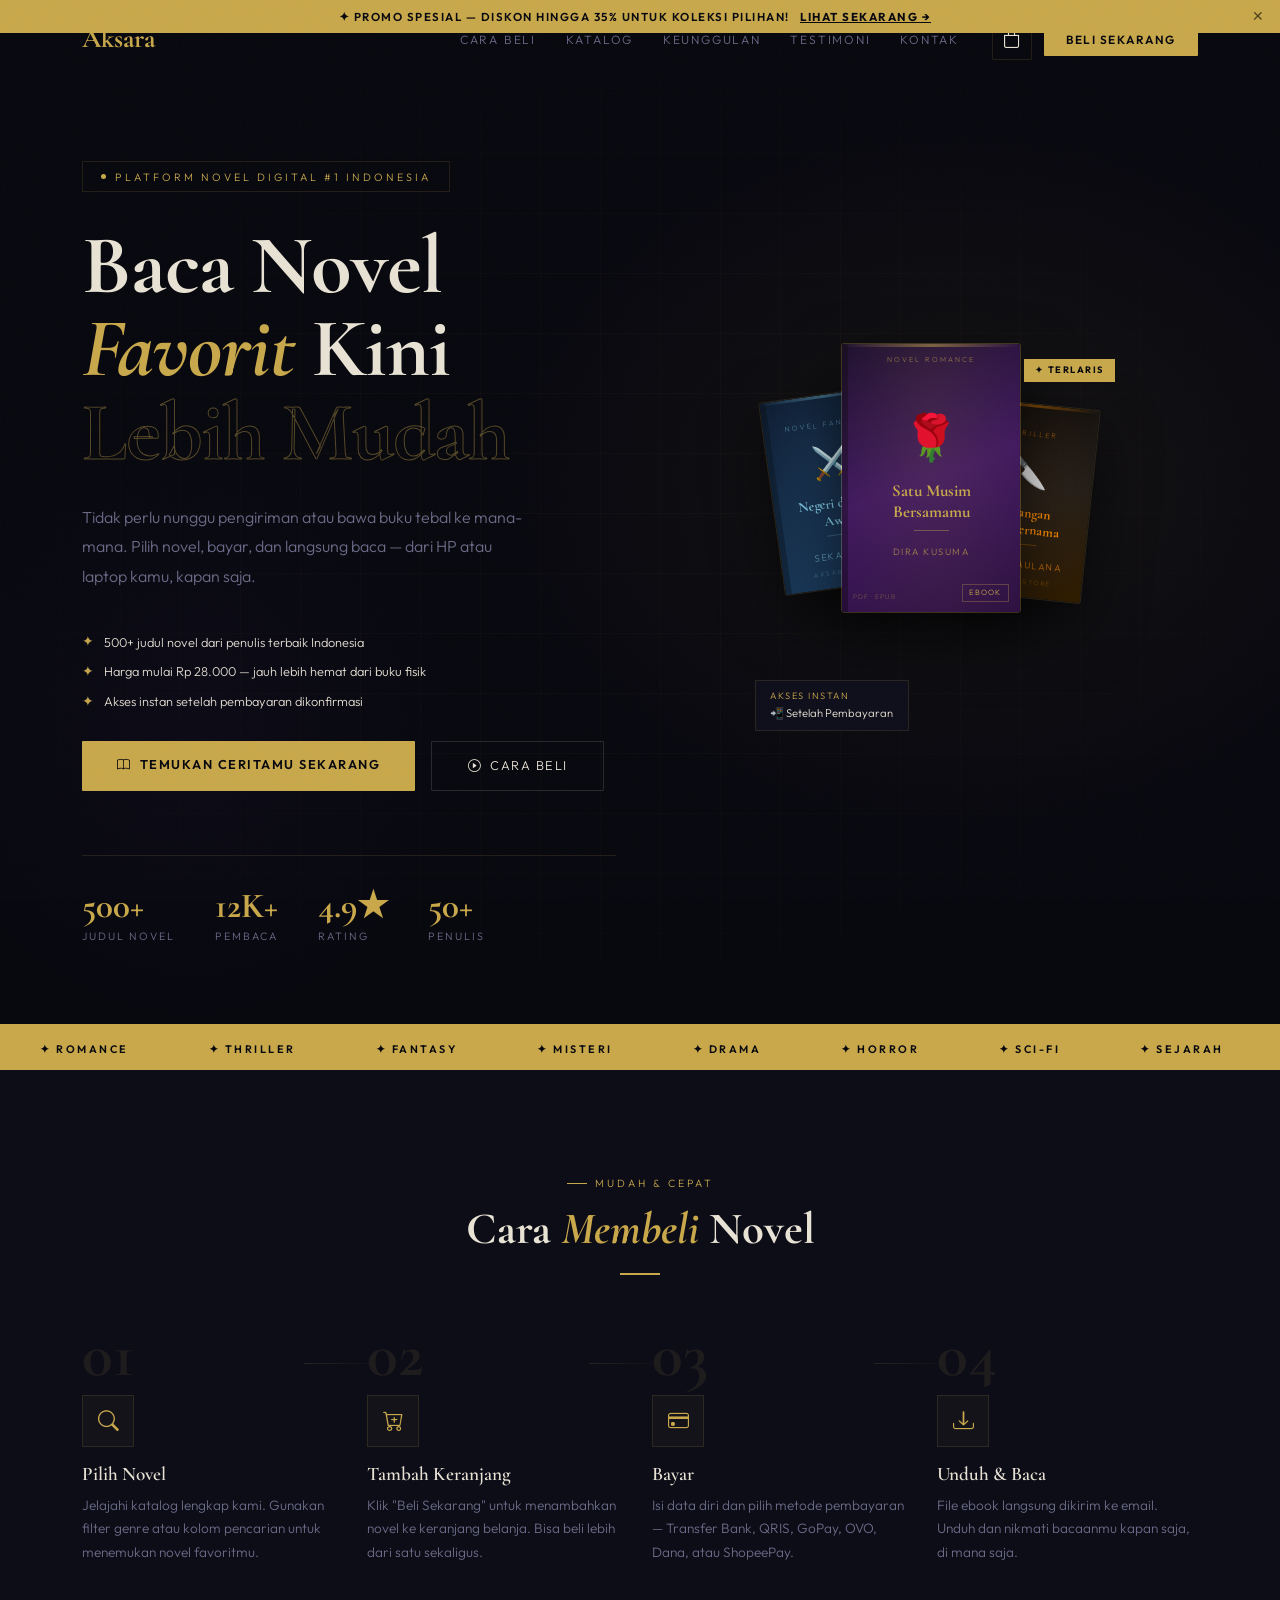
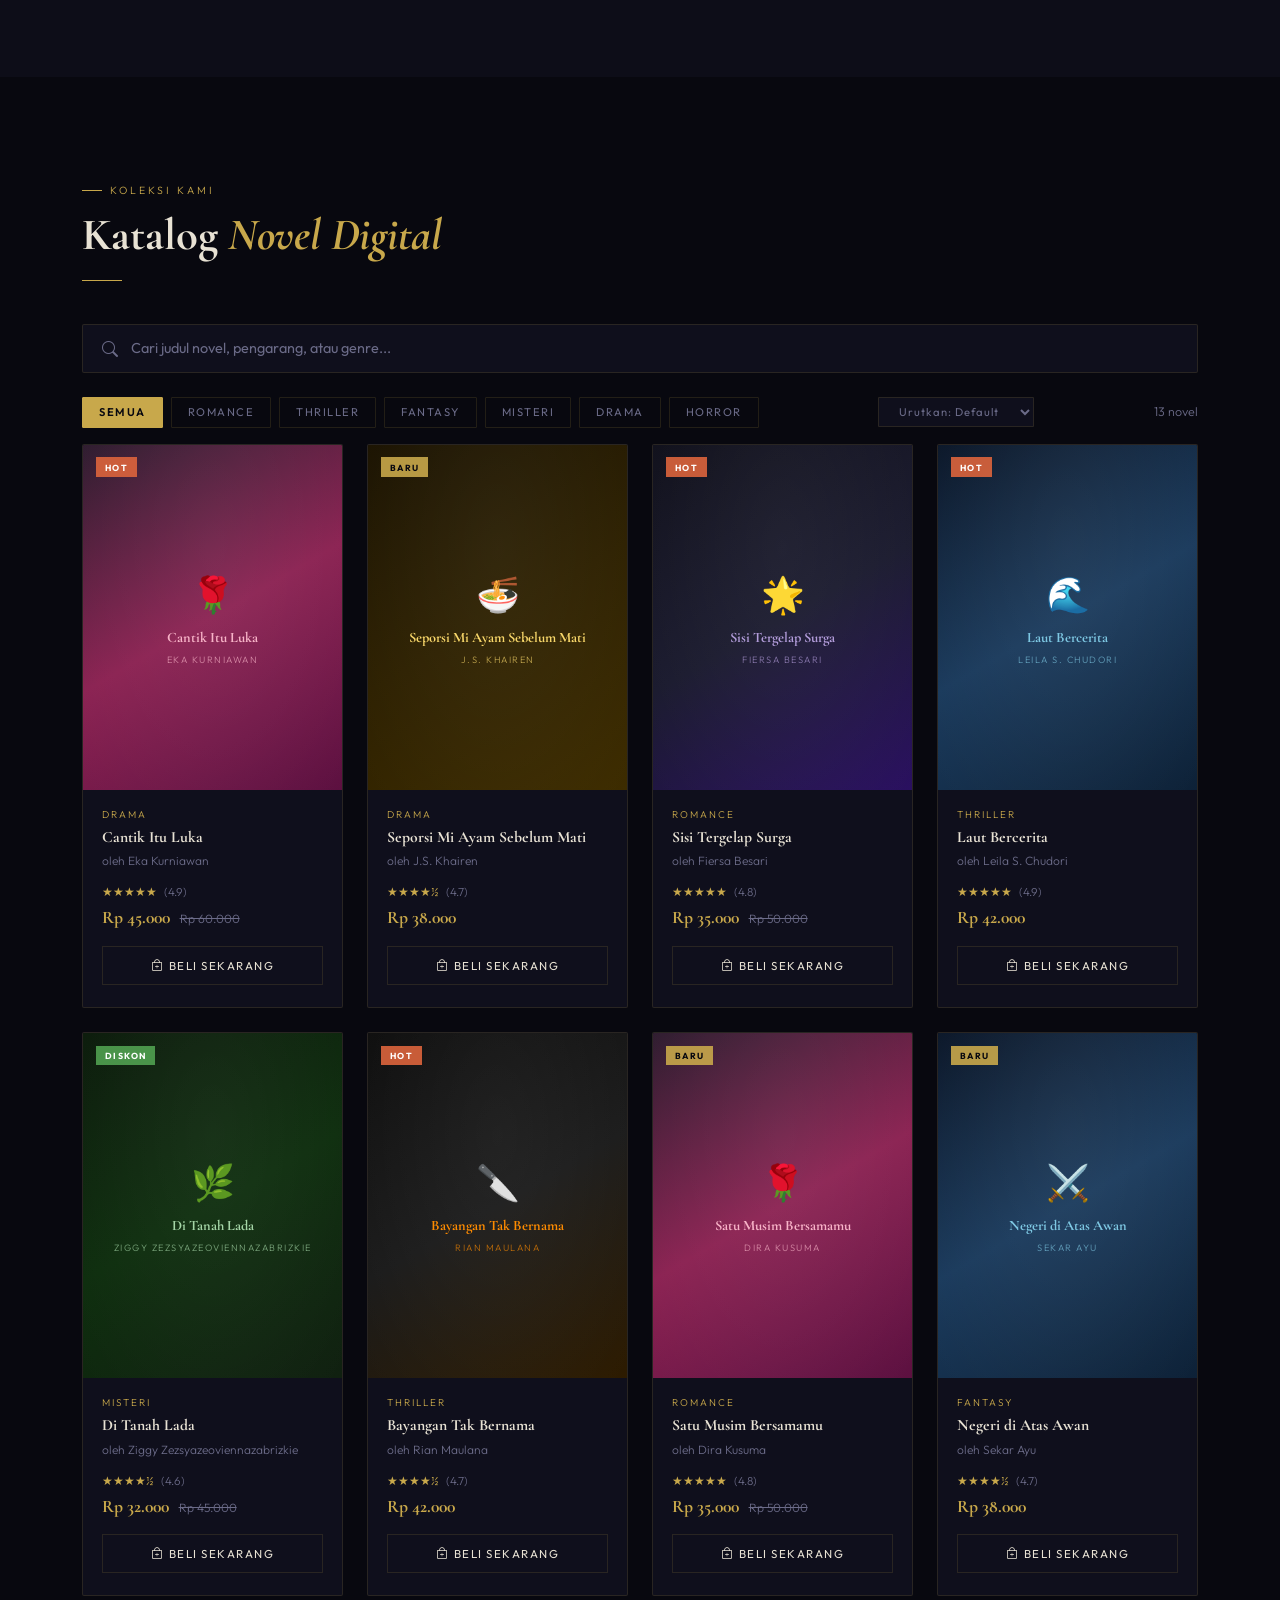
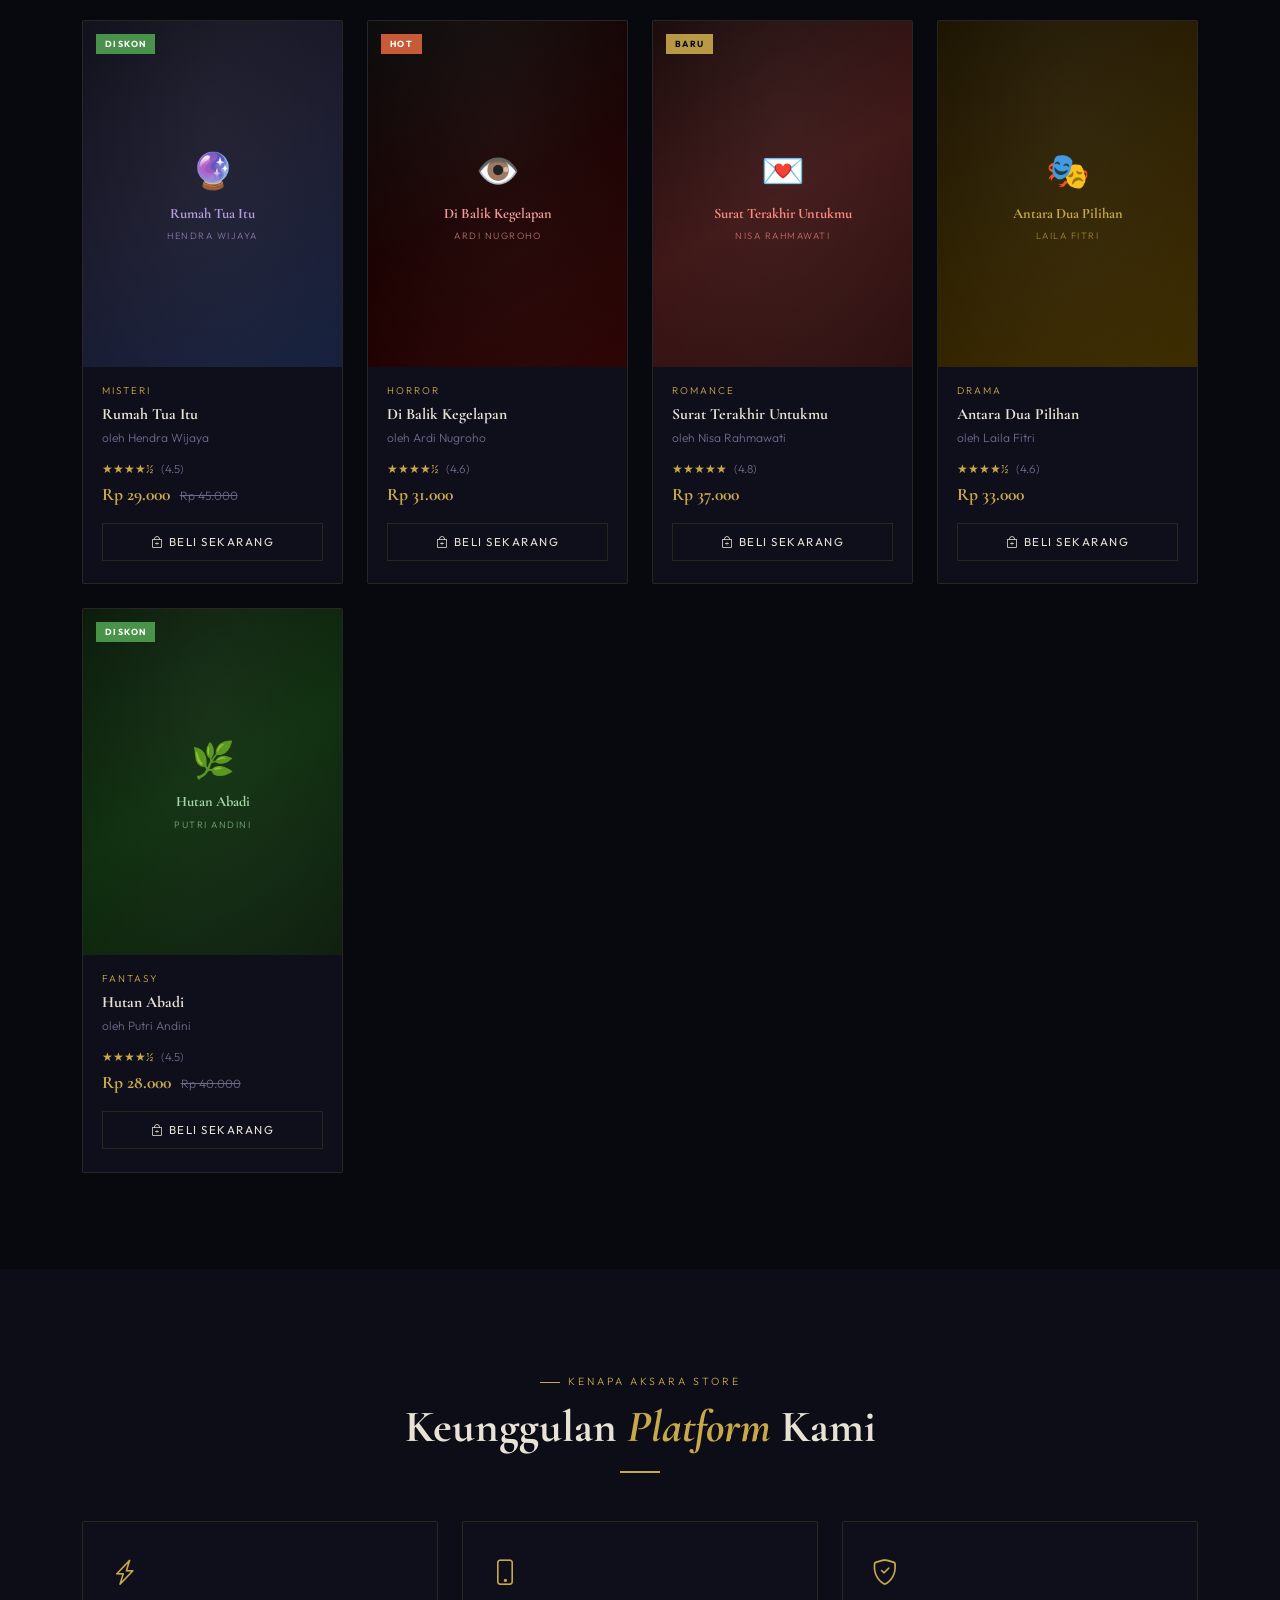
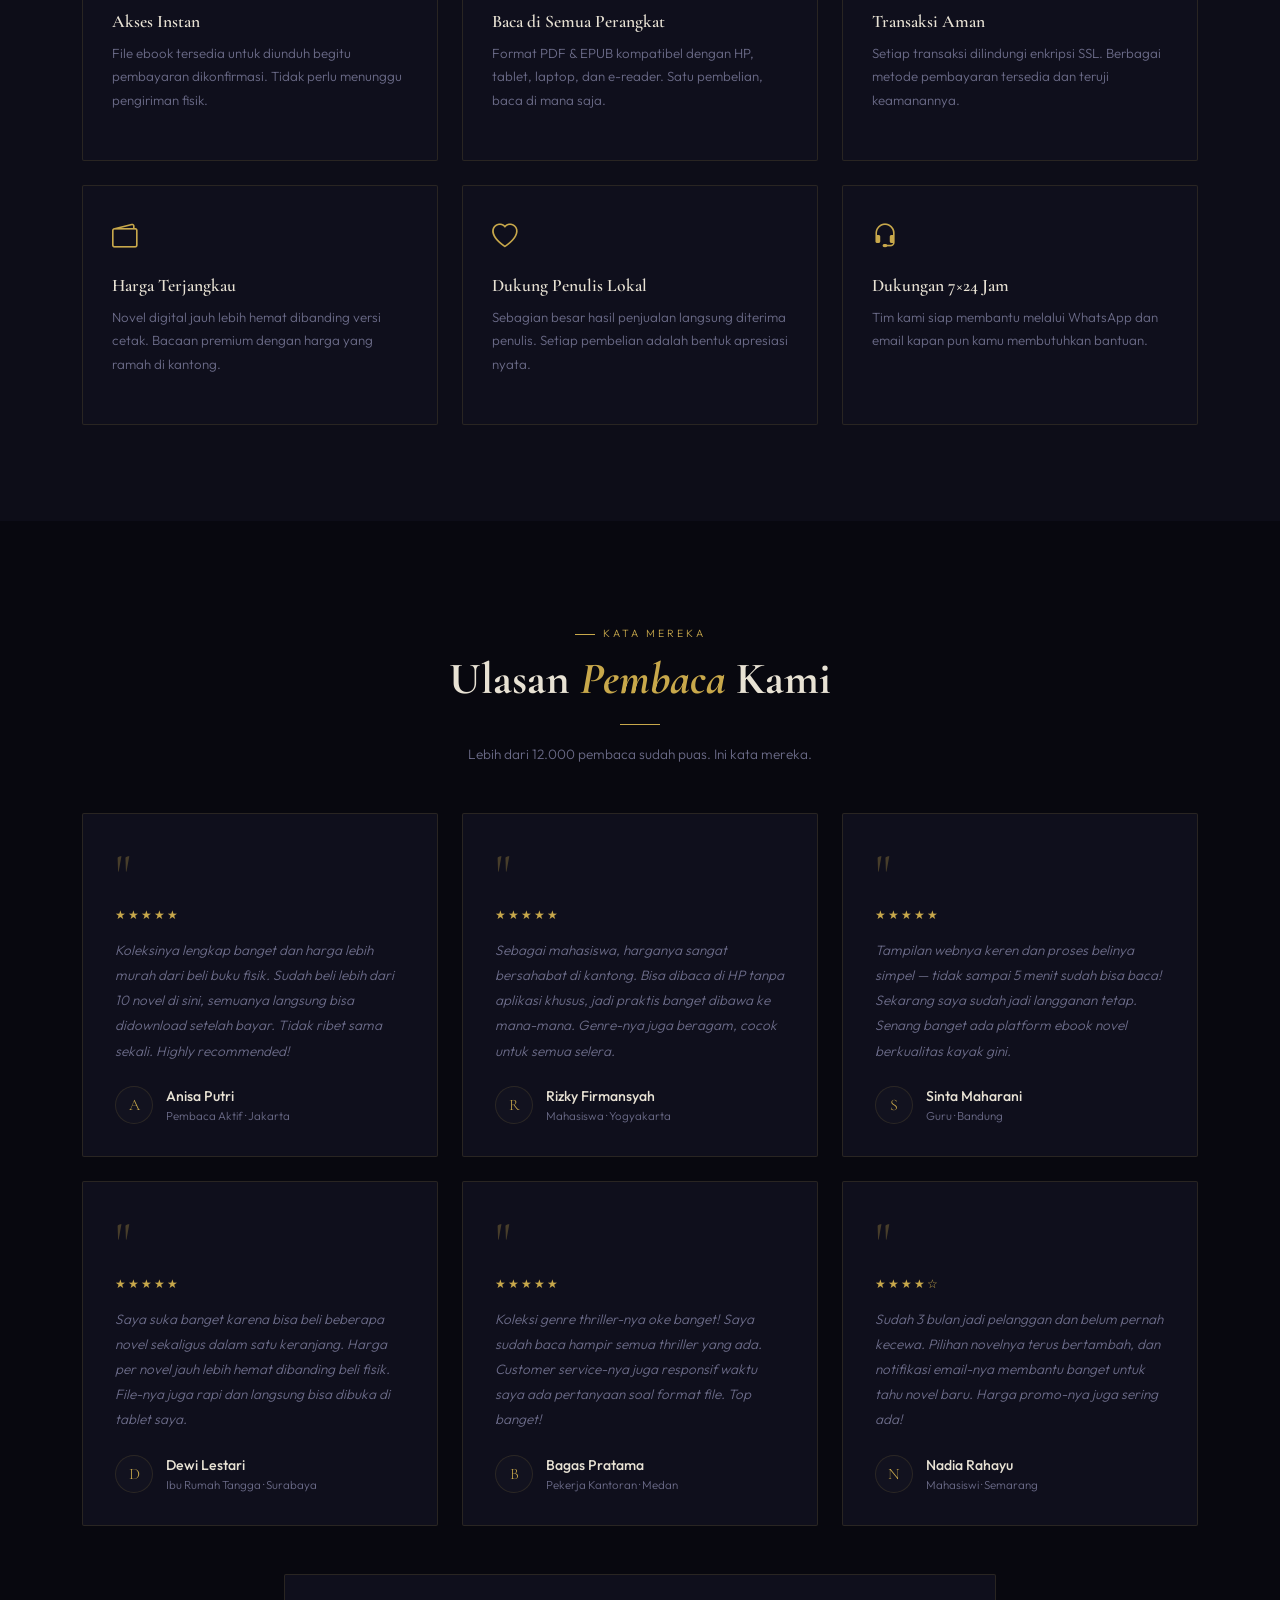
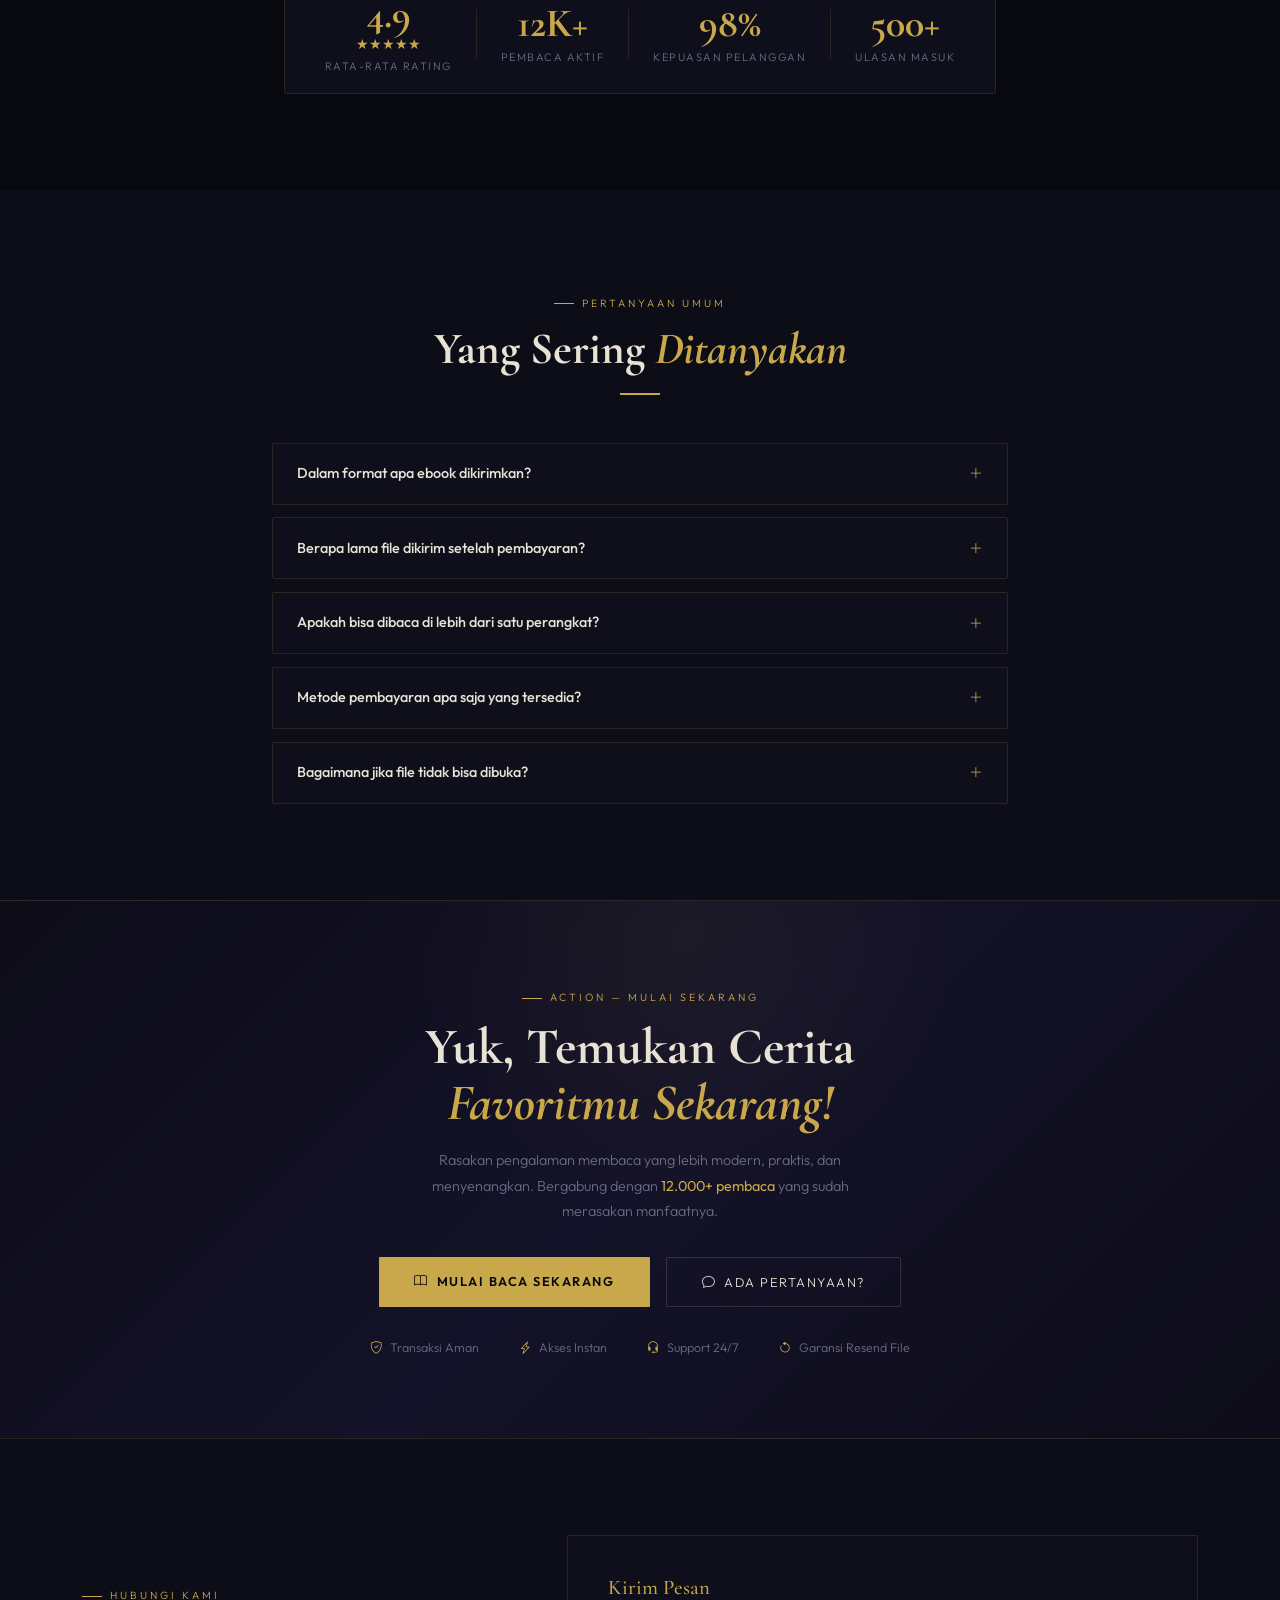
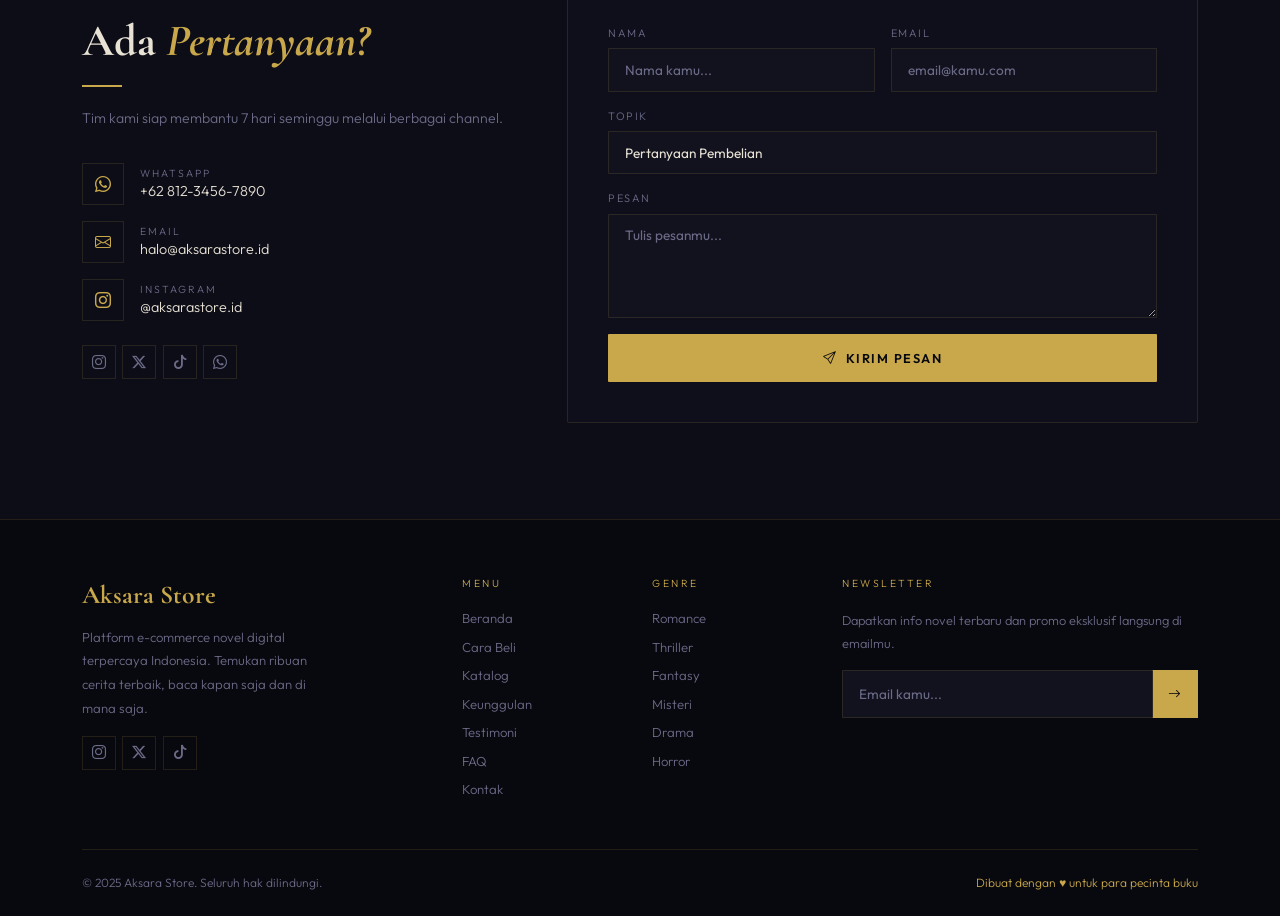
==== index.html @ 3e9d7ba8 "Rename index.html.html to index.html" ====
<!DOCTYPE html>
<html lang="id">
<head>
  <meta charset="UTF-8"/>
  <meta name="viewport" content="width=device-width, initial-scale=1.0"/>
  <title>Aksara Store — Novel Digital & Ebook Premium</title>
  <link href="https://cdn.jsdelivr.net/npm/bootstrap@5.3.2/dist/css/bootstrap.min.css" rel="stylesheet"/>
  <link href="https://cdn.jsdelivr.net/npm/bootstrap-icons@1.11.3/font/bootstrap-icons.min.css" rel="stylesheet"/>
  <link href="https://fonts.googleapis.com/css2?family=Cormorant+Garamond:ital,wght@0,400;0,600;0,700;1,400;1,600&family=Outfit:wght@300;400;500;600&display=swap" rel="stylesheet"/>
  <style>
    :root {
      --bg:#08080f; --bg2:#0d0d18; --bg3:#12121f; --card:#0f0f1c;
      --gold:#c8a84b; --gold2:#e5c97a; --text:#e8e2d4; --muted:#6b6b88;
      --border:rgba(200,168,75,.14); --red:#e05555;
      --serif:'Cormorant Garamond',Georgia,serif;
      --sans:'Outfit',sans-serif;
    }
    *,*::before,*::after{box-sizing:border-box;margin:0;padding:0}
    html{scroll-behavior:smooth}
    body{background:var(--bg);color:var(--text);font-family:var(--sans);font-weight:300;overflow-x:hidden}
    body::after{content:'';position:fixed;inset:0;background-image:url("data:image/svg+xml,%3Csvg xmlns='http://www.w3.org/2000/svg' width='300' height='300'%3E%3Cfilter id='n'%3E%3CfeTurbulence type='fractalNoise' baseFrequency='0.75' numOctaves='4' stitchTiles='stitch'/%3E%3C/filter%3E%3Crect width='300' height='300' filter='url(%23n)' opacity='0.04'/%3E%3C/svg%3E");pointer-events:none;z-index:9999;opacity:.4}
    ::-webkit-scrollbar{width:3px}
    ::-webkit-scrollbar-track{background:var(--bg)}
    ::-webkit-scrollbar-thumb{background:var(--gold)}

    /* ── NAVBAR ── */
    .navbar{position:fixed;top:0;width:100%;z-index:1000;padding:1.2rem 0;transition:all .4s}
    .navbar.scrolled{background:rgba(8,8,15,.93);backdrop-filter:blur(24px);padding:.8rem 0;border-bottom:1px solid var(--border)}
    .nav-brand{font-family:var(--serif);font-size:1.7rem;font-weight:700;color:var(--gold);text-decoration:none}
    .nav-brand sup{font-size:.5rem;letter-spacing:2px;text-transform:uppercase;color:var(--muted);vertical-align:super;margin-left:3px}
    .nav-link-i{color:var(--muted);text-decoration:none;font-size:.75rem;letter-spacing:1.8px;text-transform:uppercase;padding:.4rem .8rem;transition:color .3s}
    .nav-link-i:hover{color:var(--gold)}
    .btn-cta{background:var(--gold);color:#08080f;border:none;border-radius:1px;padding:.5rem 1.4rem;font-size:.74rem;font-weight:600;letter-spacing:1.5px;text-transform:uppercase;text-decoration:none;transition:all .3s;display:inline-block}
    .btn-cta:hover{background:var(--gold2);color:#08080f;transform:translateY(-1px)}
    .cart-btn{position:relative;background:transparent;border:1px solid var(--border);color:var(--text);width:40px;height:40px;border-radius:1px;display:flex;align-items:center;justify-content:center;cursor:pointer;transition:all .3s;font-size:1.1rem}
    .cart-btn:hover{border-color:var(--gold);color:var(--gold)}
    .cart-count{position:absolute;top:-7px;right:-7px;background:var(--gold);color:#08080f;font-size:.6rem;font-weight:700;width:18px;height:18px;border-radius:50%;display:flex;align-items:center;justify-content:center;display:none}
    .cart-count.show{display:flex}

    /* ── HERO ── */
    .hero{min-height:100vh;display:flex;align-items:center;position:relative;overflow:hidden;padding:8rem 0 5rem}
    .hero-ambient{position:absolute;inset:0;background:radial-gradient(ellipse 55% 55% at 75% 45%,rgba(200,168,75,.07) 0%,transparent 65%),radial-gradient(ellipse 35% 50% at 15% 70%,rgba(80,60,160,.05) 0%,transparent 60%);pointer-events:none}
    .hero-grid{position:absolute;inset:0;background-image:linear-gradient(rgba(200,168,75,.03) 1px,transparent 1px),linear-gradient(90deg,rgba(200,168,75,.03) 1px,transparent 1px);background-size:60px 60px;mask-image:radial-gradient(ellipse 80% 80% at 50% 50%,black 30%,transparent 80%)}
    .eyebrow{display:inline-flex;align-items:center;gap:.6rem;font-size:.67rem;letter-spacing:3px;text-transform:uppercase;color:var(--gold);border:1px solid var(--border);padding:.4rem 1.1rem;margin-bottom:2rem;animation:fadeUp .7s ease both}
    .dot-pulse{width:5px;height:5px;background:var(--gold);border-radius:50%;animation:pulse 2s infinite}
    @keyframes pulse{0%,100%{opacity:1;transform:scale(1)}50%{opacity:.4;transform:scale(.7)}}
    .hero-h1{font-family:var(--serif);font-size:clamp(3rem,6.5vw,6.5rem);font-weight:700;line-height:1.0;letter-spacing:-1px;animation:fadeUp .8s .08s ease both}
    .hero-h1 .it{font-style:italic;color:var(--gold)}
    .hero-h1 .ol{-webkit-text-stroke:1px rgba(200,168,75,.4);color:transparent}
    .hero-sub{font-size:1rem;color:var(--muted);max-width:440px;line-height:1.85;margin:1.8rem 0 2.5rem;animation:fadeUp .8s .16s ease both}
    .hero-btns{animation:fadeUp .8s .24s ease both}
    .btn-gold{background:var(--gold);color:#08080f;border:none;border-radius:1px;padding:.9rem 2.2rem;font-size:.8rem;font-weight:600;letter-spacing:1.5px;text-transform:uppercase;text-decoration:none;transition:all .35s;display:inline-block;cursor:pointer}
    .btn-gold:hover{background:var(--gold2);color:#08080f;transform:translateY(-2px);box-shadow:0 10px 35px rgba(200,168,75,.25)}
    .btn-ghost{background:transparent;color:var(--text);border:1px solid rgba(232,226,212,.15);border-radius:1px;padding:.9rem 2.2rem;font-size:.8rem;letter-spacing:1.5px;text-transform:uppercase;text-decoration:none;transition:all .35s;display:inline-block}
    .btn-ghost:hover{border-color:var(--gold);color:var(--gold)}
    .hero-metrics{display:flex;gap:2.5rem;margin-top:4rem;padding-top:2rem;border-top:1px solid var(--border);animation:fadeUp .8s .32s ease both}
    .mval{font-family:var(--serif);font-size:2.2rem;font-weight:700;color:var(--gold);line-height:1}
    .mlbl{font-size:.67rem;color:var(--muted);letter-spacing:2px;text-transform:uppercase;margin-top:.3rem}

    /* Hero books */
    .books-wrap{position:relative;width:320px;height:420px;margin:0 auto;animation:fadeUp .9s .1s ease both}
    .bk{position:absolute;border-radius:3px;overflow:hidden;box-shadow:0 25px 60px rgba(0,0,0,.6);transition:transform .4s ease;border:1px solid var(--border)}
    .bk:hover{transform:translateY(-6px) !important}
    .bk-main{width:180px;aspect-ratio:2/3;top:0;left:50%;transform:translateX(-50%);z-index:3;border-color:rgba(200,168,75,.25)}
    .bk-l{width:130px;aspect-ratio:2/3;top:50px;left:0;transform:rotate(-8deg);z-index:2}
    .bk-r{width:130px;aspect-ratio:2/3;top:60px;right:0;transform:rotate(6deg);z-index:2}
    .bk-face{width:100%;height:100%;display:flex;flex-direction:column;align-items:center;justify-content:center;padding:1rem .7rem;text-align:center;position:relative;overflow:hidden}
    .bk-face::before{content:'';position:absolute;left:0;top:0;bottom:0;width:6px;background:rgba(0,0,0,.3)}
    .bk-ico{font-size:2rem;margin-bottom:.6rem;position:relative;z-index:1}
    .bk-ttl{font-family:var(--serif);font-size:.85rem;font-weight:700;line-height:1.25;position:relative;z-index:1}
    .bk-aut{font-size:.58rem;letter-spacing:1.5px;text-transform:uppercase;margin-top:.4rem;position:relative;z-index:1;opacity:.7}
    .fl-badge{position:absolute;background:var(--gold);color:#08080f;font-size:.58rem;font-weight:700;letter-spacing:1.5px;text-transform:uppercase;padding:.3rem .7rem;top:1rem;right:-1.5rem;z-index:10;animation:float 3s ease-in-out infinite}
    .fl-badge2{position:absolute;background:var(--card);border:1px solid var(--border);color:var(--text);font-size:.6rem;padding:.5rem .9rem;bottom:2rem;left:-1rem;z-index:10;animation:float 3.5s 1s ease-in-out infinite}
    @keyframes float{0%,100%{transform:translateY(0)}50%{transform:translateY(-6px)}}

    /* ── TICKER ── */
    .ticker{background:var(--gold);padding:.7rem 0;overflow:hidden;white-space:nowrap}
    .ticker-inner{display:inline-block;animation:tick 25s linear infinite;font-size:.68rem;font-weight:600;letter-spacing:2.5px;text-transform:uppercase;color:#08080f}
    .ticker-inner span{margin:0 2.5rem}
    @keyframes tick{from{transform:translateX(0)}to{transform:translateX(-50%)}}

    /* ── SECTIONS ── */
    .section{padding:6rem 0}
    .section-alt{background:var(--bg2)}
    .tag-line{display:inline-flex;align-items:center;gap:.5rem;font-size:.66rem;letter-spacing:3px;text-transform:uppercase;color:var(--gold);margin-bottom:.8rem}
    .tag-line::before{content:'';width:20px;height:1px;background:var(--gold)}
    .sec-h{font-family:var(--serif);font-size:clamp(2rem,3.5vw,3rem);font-weight:700;line-height:1.1}
    .sec-h em{font-style:italic;color:var(--gold)}
    .divider{width:40px;height:1.5px;background:var(--gold);margin:1.2rem 0}
    .divider.mx-auto{margin-left:auto;margin-right:auto}

    /* ── STEPS ── */
    .step-num{font-family:var(--serif);font-size:4rem;font-weight:700;color:rgba(200,168,75,.1);line-height:1;margin-bottom:.5rem}
    .step-icon{width:52px;height:52px;border:1px solid var(--border);display:flex;align-items:center;justify-content:center;font-size:1.3rem;margin-bottom:1rem;color:var(--gold);background:rgba(200,168,75,.04)}
    .step-title{font-family:var(--serif);font-size:1.2rem;font-weight:600;margin-bottom:.5rem}
    .step-desc{font-size:.85rem;color:var(--muted);line-height:1.75}
    .step-conn{position:absolute;top:2.5rem;right:-15%;width:30%;height:1px;background:linear-gradient(90deg,var(--border),transparent)}

    /* ── SEARCH BAR ── */
    .search-wrap{background:var(--card);border:1px solid var(--border);border-radius:2px;padding:.7rem 1.2rem;display:flex;align-items:center;gap:.8rem;margin-bottom:1.5rem;transition:border-color .3s}
    .search-wrap:focus-within{border-color:rgba(200,168,75,.4)}
    .search-wrap i{color:var(--muted);font-size:1rem}
    .search-wrap input{background:transparent;border:none;outline:none;color:var(--text);font-family:var(--sans);font-size:.9rem;flex:1}
    .search-wrap input::placeholder{color:var(--muted)}
    .search-wrap .clear-btn{background:transparent;border:none;color:var(--muted);cursor:pointer;font-size:.8rem;padding:0;transition:color .3s;display:none}
    .search-wrap .clear-btn.show{display:block}
    .search-wrap .clear-btn:hover{color:var(--gold)}

    /* ── FILTER ROW ── */
    .filter-row{display:flex;flex-wrap:wrap;gap:.5rem;align-items:center;margin-bottom:1rem}
    .pill{background:transparent;border:1px solid var(--border);color:var(--muted);padding:.38rem 1rem;border-radius:1px;font-size:.7rem;letter-spacing:1.5px;text-transform:uppercase;cursor:pointer;transition:all .3s;font-family:var(--sans)}
    .pill:hover,.pill.active{background:var(--gold);border-color:var(--gold);color:#08080f;font-weight:600}
    .sort-select{background:var(--card);border:1px solid var(--border);color:var(--muted);padding:.38rem 1rem;border-radius:1px;font-size:.7rem;letter-spacing:1px;cursor:pointer;font-family:var(--sans);outline:none;transition:all .3s}
    .sort-select:focus{border-color:rgba(200,168,75,.4);color:var(--text)}
    .result-count{font-size:.78rem;color:var(--muted);margin-left:auto;align-self:center}

    /* ── NOVEL CARD ── */
    .ncard{background:var(--card);border:1px solid var(--border);border-radius:2px;overflow:hidden;transition:all .4s cubic-bezier(.25,.46,.45,.94);height:100%;cursor:pointer}
    .ncard:hover{transform:translateY(-6px);border-color:rgba(200,168,75,.35);box-shadow:0 18px 45px rgba(0,0,0,.45)}
    .ncard-cover{width:100%;aspect-ratio:3/4;overflow:hidden;position:relative}
    .cover-art{width:100%;height:100%;display:flex;flex-direction:column;align-items:center;justify-content:center;position:relative;overflow:hidden;transition:transform .4s ease}
    .ncard:hover .cover-art{transform:scale(1.04)}
    .ca-ico{font-size:2.2rem;position:relative;z-index:1;margin-bottom:.5rem}
    .ca-ttl{font-family:var(--serif);font-size:.9rem;font-weight:700;text-align:center;padding:0 .8rem;line-height:1.3;position:relative;z-index:1}
    .ca-aut{font-size:.58rem;letter-spacing:1.5px;text-transform:uppercase;margin-top:.35rem;position:relative;z-index:1;opacity:.7}
    .nc-badge{position:absolute;top:.8rem;left:.8rem;font-size:.55rem;font-weight:700;letter-spacing:1.5px;text-transform:uppercase;padding:.2rem .55rem;z-index:5}
    .b-new{background:rgba(200,168,75,.9);color:#08080f}
    .b-hot{background:rgba(220,100,60,.9);color:#fff}
    .b-disc{background:rgba(80,160,80,.9);color:#fff}
    .nc-body{padding:1.1rem 1.2rem 1.4rem}
    .nc-genre{font-size:.62rem;letter-spacing:2px;text-transform:uppercase;color:var(--gold);margin-bottom:.35rem}
    .nc-title{font-family:var(--serif);font-size:.98rem;font-weight:700;line-height:1.3;margin-bottom:.25rem}
    .nc-author{font-size:.75rem;color:var(--muted);margin-bottom:.8rem}
    .nc-price{font-family:var(--serif);font-size:1.1rem;font-weight:700;color:var(--gold)}
    .nc-orig{font-size:.75rem;color:var(--muted);text-decoration:line-through;margin-left:.4rem}
    .nc-rating{font-size:.72rem;color:var(--gold);margin-bottom:.3rem}
    .nc-rating span{color:var(--muted);margin-left:.3rem}
    .nc-btn{display:block;width:100%;background:transparent;border:1px solid var(--border);color:var(--text);padding:.6rem;font-size:.72rem;letter-spacing:1.5px;text-transform:uppercase;cursor:pointer;transition:all .3s;margin-top:.9rem;font-family:var(--sans);border-radius:0}
    .nc-btn:hover{background:var(--gold);border-color:var(--gold);color:#08080f;font-weight:600}
    .no-results{text-align:center;padding:4rem 2rem;color:var(--muted)}
    .no-results i{font-size:3rem;display:block;margin-bottom:1rem;opacity:.3}

    /* ── FEATURES ── */
    .feat-card{background:var(--card);border:1px solid var(--border);padding:2rem 1.8rem;border-radius:2px;height:100%;transition:all .35s;position:relative;overflow:hidden}
    .feat-card::after{content:'';position:absolute;bottom:0;left:0;right:0;height:2px;background:var(--gold);transform:scaleX(0);transition:transform .35s}
    .feat-card:hover{border-color:rgba(200,168,75,.3);transform:translateY(-4px)}
    .feat-card:hover::after{transform:scaleX(1)}
    .feat-ico{font-size:1.6rem;color:var(--gold);margin-bottom:1.2rem;display:block}
    .feat-title{font-family:var(--serif);font-size:1.1rem;font-weight:600;margin-bottom:.6rem}
    .feat-desc{font-size:.83rem;color:var(--muted);line-height:1.75}

    /* ── TESTIMONIALS ── */
    .t-card{background:var(--card);border:1px solid var(--border);padding:2rem;border-radius:2px;height:100%;transition:all .35s}
    .t-card:hover{border-color:rgba(200,168,75,.3);transform:translateY(-3px)}
    .t-q{font-family:var(--serif);font-size:3.5rem;color:var(--gold);opacity:.3;line-height:1;margin-bottom:.3rem}
    .t-stars{color:var(--gold);font-size:.78rem;margin-bottom:.8rem;letter-spacing:2px}
    .t-text{font-size:.85rem;color:var(--muted);line-height:1.85;font-style:italic;margin-bottom:1.4rem}
    .t-av{width:38px;height:38px;background:var(--bg3);border:1px solid var(--border);border-radius:50%;display:flex;align-items:center;justify-content:center;font-family:var(--serif);font-size:1rem;color:var(--gold);margin-right:.8rem;flex-shrink:0}
    .t-name{font-weight:500;font-size:.88rem}
    .t-role{font-size:.72rem;color:var(--muted)}

    /* ── CTA BAND ── */
    .cta-band{background:linear-gradient(135deg,#0d0c18,#141228,#0d0c18);border-top:1px solid var(--border);border-bottom:1px solid var(--border);padding:5rem 0;position:relative;overflow:hidden}
    .cta-band::before{content:'';position:absolute;top:-50%;left:30%;width:600px;height:600px;background:radial-gradient(circle,rgba(200,168,75,.06) 0%,transparent 65%);pointer-events:none}
    .cta-h{font-family:var(--serif);font-size:clamp(2rem,4vw,3.5rem);font-weight:700;line-height:1.1}
    .cta-h em{font-style:italic;color:var(--gold)}

    /* ── CONTACT ── */
    .c-input{background:var(--bg3)!important;border:1px solid var(--border)!important;color:var(--text)!important;border-radius:1px!important;padding:.65rem 1rem;font-family:var(--sans);font-size:.85rem}
    .c-input::placeholder{color:var(--muted)!important}
    .c-input:focus{box-shadow:0 0 0 2px rgba(200,168,75,.15)!important;border-color:var(--gold)!important}
    .c-icon{width:42px;height:42px;border:1px solid var(--border);display:flex;align-items:center;justify-content:center;color:var(--gold);flex-shrink:0}

    /* ── FOOTER ── */
    footer{background:var(--bg);border-top:1px solid var(--border);padding:3.5rem 0 1.5rem}
    .f-brand{font-family:var(--serif);font-size:1.6rem;font-weight:700;color:var(--gold)}
    .f-desc{font-size:.82rem;color:var(--muted);line-height:1.8;max-width:260px;margin-top:.7rem}
    .f-head{font-size:.65rem;letter-spacing:2.5px;text-transform:uppercase;color:var(--gold);margin-bottom:1.1rem}
    .f-link{display:block;font-size:.82rem;color:var(--muted);text-decoration:none;margin-bottom:.55rem;transition:color .3s}
    .f-link:hover{color:var(--gold)}
    .soc{width:34px;height:34px;border:1px solid var(--border);display:inline-flex;align-items:center;justify-content:center;color:var(--muted);text-decoration:none;margin-right:.4rem;font-size:.88rem;transition:all .3s}
    .soc:hover{border-color:var(--gold);color:var(--gold)}
    .f-bottom{border-top:1px solid var(--border);padding-top:1.5rem;margin-top:2.5rem;font-size:.75rem;color:var(--muted)}

    /* ── CART SIDEBAR ── */
    .cart-overlay{position:fixed;inset:0;background:rgba(0,0,0,.6);z-index:2000;opacity:0;pointer-events:none;transition:opacity .35s;backdrop-filter:blur(4px)}
    .cart-overlay.open{opacity:1;pointer-events:all}
    .cart-sidebar{position:fixed;top:0;right:0;width:420px;max-width:100vw;height:100vh;background:var(--bg2);border-left:1px solid var(--border);z-index:2001;transform:translateX(100%);transition:transform .4s cubic-bezier(.25,.46,.45,.94);display:flex;flex-direction:column}
    .cart-sidebar.open{transform:translateX(0)}
    .cart-header{padding:1.5rem 1.8rem;border-bottom:1px solid var(--border);display:flex;align-items:center;justify-content:space-between;flex-shrink:0}
    .cart-title{font-family:var(--serif);font-size:1.4rem;font-weight:700}
    .cart-close{background:transparent;border:1px solid var(--border);color:var(--muted);width:36px;height:36px;display:flex;align-items:center;justify-content:center;cursor:pointer;transition:all .3s;font-size:1rem}
    .cart-close:hover{border-color:var(--gold);color:var(--gold)}
    .cart-body{flex:1;overflow-y:auto;padding:1.5rem 1.8rem}
    .cart-body::-webkit-scrollbar{width:2px}
    .cart-empty{text-align:center;padding:4rem 2rem;color:var(--muted)}
    .cart-empty i{font-size:3rem;display:block;margin-bottom:1rem;opacity:.3}
    .cart-item{display:flex;gap:1rem;padding:1rem 0;border-bottom:1px solid var(--border);align-items:flex-start}
    .ci-cover{width:60px;height:80px;border-radius:2px;overflow:hidden;flex-shrink:0;border:1px solid var(--border)}
    .ci-info{flex:1}
    .ci-title{font-family:var(--serif);font-size:.9rem;font-weight:700;margin-bottom:.2rem;line-height:1.3}
    .ci-author{font-size:.72rem;color:var(--muted);margin-bottom:.5rem}
    .ci-price{font-family:var(--serif);font-size:1rem;color:var(--gold);font-weight:700}
    .ci-remove{background:transparent;border:none;color:var(--muted);cursor:pointer;font-size:.85rem;transition:color .3s;padding:0}
    .ci-remove:hover{color:var(--red)}
    .cart-footer{padding:1.5rem 1.8rem;border-top:1px solid var(--border);flex-shrink:0}
    .cart-total-row{display:flex;justify-content:space-between;margin-bottom:.5rem;font-size:.85rem;color:var(--muted)}
    .cart-grand{display:flex;justify-content:space-between;font-family:var(--serif);font-size:1.2rem;font-weight:700;padding-top:.8rem;border-top:1px solid var(--border);margin-bottom:1.2rem}
    .cart-grand span:last-child{color:var(--gold)}

    /* ── CHECKOUT MODAL ── */
    .modal-overlay{position:fixed;inset:0;background:rgba(0,0,0,.75);z-index:3000;display:flex;align-items:center;justify-content:center;opacity:0;pointer-events:none;transition:opacity .35s;backdrop-filter:blur(6px);padding:1rem}
    .modal-overlay.open{opacity:1;pointer-events:all}
    .modal-box{background:var(--bg2);border:1px solid var(--border);border-radius:2px;width:100%;max-width:560px;max-height:90vh;overflow-y:auto;transform:translateY(30px);transition:transform .4s ease;animation:none}
    .modal-overlay.open .modal-box{transform:translateY(0)}
    .modal-box::-webkit-scrollbar{width:2px}
    .modal-head{padding:1.5rem 2rem;border-bottom:1px solid var(--border);display:flex;align-items:center;justify-content:space-between}
    .modal-title{font-family:var(--serif);font-size:1.3rem;font-weight:700}
    .modal-close{background:transparent;border:1px solid var(--border);color:var(--muted);width:34px;height:34px;display:flex;align-items:center;justify-content:center;cursor:pointer;transition:all .3s;font-size:.9rem}
    .modal-close:hover{border-color:var(--gold);color:var(--gold)}
    .modal-body{padding:2rem}
    .step-indicator{display:flex;gap:0;margin-bottom:2rem}
    .si-step{flex:1;text-align:center;position:relative}
    .si-step::after{content:'';position:absolute;top:14px;left:50%;width:100%;height:1px;background:var(--border)}
    .si-step:last-child::after{display:none}
    .si-num{width:28px;height:28px;border-radius:50%;display:flex;align-items:center;justify-content:center;font-size:.72rem;font-weight:600;margin:0 auto .4rem;border:1px solid var(--border);color:var(--muted);background:var(--bg2);position:relative;z-index:1;transition:all .3s}
    .si-num.active{border-color:var(--gold);color:var(--gold);background:rgba(200,168,75,.1)}
    .si-num.done{border-color:var(--gold);background:var(--gold);color:#08080f}
    .si-label{font-size:.62rem;letter-spacing:1px;text-transform:uppercase;color:var(--muted)}
    .si-label.active{color:var(--gold)}
    .form-step{display:none}
    .form-step.active{display:block}
    .f-label{font-size:.68rem;letter-spacing:1.5px;text-transform:uppercase;color:var(--muted);display:block;margin-bottom:.45rem}
    .f-inp{background:var(--bg3)!important;border:1px solid var(--border)!important;color:var(--text)!important;border-radius:1px!important;padding:.7rem 1rem;font-family:var(--sans);font-size:.88rem;width:100%}
    .f-inp::placeholder{color:var(--muted)!important}
    .f-inp:focus{outline:none;border-color:rgba(200,168,75,.4)!important;box-shadow:0 0 0 2px rgba(200,168,75,.1)!important}
    .pay-method{display:grid;grid-template-columns:repeat(3,1fr);gap:.7rem;margin-top:.5rem}
    .pay-opt{border:1px solid var(--border);padding:.8rem .5rem;text-align:center;cursor:pointer;transition:all .3s;border-radius:1px}
    .pay-opt:hover,.pay-opt.selected{border-color:var(--gold);background:rgba(200,168,75,.07)}
    .pay-opt .pay-ico{font-size:1.5rem;display:block;margin-bottom:.3rem}
    .pay-opt .pay-name{font-size:.68rem;letter-spacing:1px;text-transform:uppercase;color:var(--muted)}
    .pay-opt.selected .pay-name{color:var(--gold)}
    .order-summary-item{display:flex;justify-content:space-between;font-size:.83rem;padding:.5rem 0;border-bottom:1px solid var(--border);color:var(--muted)}
    .order-summary-item:last-of-type{border:none}
    .order-total-row{display:flex;justify-content:space-between;font-family:var(--serif);font-size:1.1rem;font-weight:700;padding-top:.8rem;border-top:1px solid var(--border)}
    .order-total-row span:last-child{color:var(--gold)}
    .success-screen{text-align:center;padding:2rem 1rem;display:none}
    .success-screen.show{display:block}
    .success-ico{font-size:4rem;margin-bottom:1rem;animation:bounceIn .6s ease}
    @keyframes bounceIn{0%{transform:scale(0)}60%{transform:scale(1.15)}100%{transform:scale(1)}}

    /* ── NOVEL DETAIL MODAL ── */
    .detail-overlay{position:fixed;inset:0;background:rgba(0,0,0,.8);z-index:3500;display:flex;align-items:center;justify-content:center;opacity:0;pointer-events:none;transition:opacity .35s;backdrop-filter:blur(8px);padding:1rem}
    .detail-overlay.open{opacity:1;pointer-events:all}
    .detail-box{background:var(--bg2);border:1px solid var(--border);border-radius:2px;width:100%;max-width:700px;max-height:90vh;overflow-y:auto;transform:scale(.95);transition:transform .4s ease}
    .detail-overlay.open .detail-box{transform:scale(1)}
    .detail-box::-webkit-scrollbar{width:2px}
    .detail-cover{width:100%;height:280px;overflow:hidden;position:relative;flex-shrink:0}
    .detail-cover .cover-art{height:100%}
    .detail-content{padding:2rem}
    .detail-genre{font-size:.65rem;letter-spacing:2px;text-transform:uppercase;color:var(--gold);margin-bottom:.5rem}
    .detail-title{font-family:var(--serif);font-size:1.8rem;font-weight:700;line-height:1.1;margin-bottom:.4rem}
    .detail-author{font-size:.85rem;color:var(--muted);margin-bottom:.8rem}
    .detail-rating{color:var(--gold);font-size:.85rem;margin-bottom:1rem}
    .detail-desc{font-size:.88rem;color:var(--muted);line-height:1.85;margin-bottom:1.5rem}
    .detail-meta{display:flex;flex-wrap:wrap;gap:.5rem;margin-bottom:1.5rem}
    .detail-tag{border:1px solid var(--border);font-size:.65rem;letter-spacing:1px;text-transform:uppercase;padding:.3rem .7rem;color:var(--muted)}
    .detail-price-row{display:flex;align-items:center;gap:1rem;margin-bottom:1.5rem}
    .detail-price{font-family:var(--serif);font-size:1.8rem;font-weight:700;color:var(--gold)}
    .detail-orig{font-size:.9rem;color:var(--muted);text-decoration:line-through}
    .detail-btns{display:flex;gap:1rem}
    .btn-detail-buy{flex:1;background:var(--gold);color:#08080f;border:none;padding:.85rem;font-size:.8rem;font-weight:600;letter-spacing:1.5px;text-transform:uppercase;cursor:pointer;transition:all .3s;font-family:var(--sans)}
    .btn-detail-buy:hover{background:var(--gold2)}
    .btn-detail-wish{background:transparent;border:1px solid var(--border);color:var(--muted);padding:.85rem 1.2rem;cursor:pointer;transition:all .3s;font-size:1rem}
    .btn-detail-wish:hover{border-color:var(--gold);color:var(--gold)}

    /* ── TOAST ── */
    #toast{position:fixed;bottom:2rem;right:2rem;background:var(--card);border:1px solid var(--gold);color:var(--text);padding:.9rem 1.5rem;font-size:.82rem;z-index:9998;transform:translateY(80px);opacity:0;transition:all .4s ease;max-width:300px}
    #toast.show{transform:translateY(0);opacity:1}

    /* ── ANIMATIONS ── */
    @keyframes fadeUp{from{opacity:0;transform:translateY(28px)}to{opacity:1;transform:translateY(0)}}
    .rev{opacity:0;transform:translateY(22px);transition:opacity .7s ease,transform .7s ease}
    .rev.on{opacity:1;transform:translateY(0)}
    .d1{transition-delay:.1s}.d2{transition-delay:.2s}.d3{transition-delay:.3s}.d4{transition-delay:.4s}

    /* ── FAQ ── */
    .faq-list{display:flex;flex-direction:column;gap:.8rem}
    .faq-item{background:var(--card);border:1px solid var(--border);border-radius:2px;overflow:hidden;transition:border-color .3s}
    .faq-item.open{border-color:rgba(200,168,75,.35)}
    .faq-q{display:flex;justify-content:space-between;align-items:center;padding:1.2rem 1.5rem;cursor:pointer;font-size:.9rem;font-weight:500;gap:1rem;transition:color .3s}
    .faq-q:hover{color:var(--gold)}
    .faq-item.open .faq-q{color:var(--gold)}
    .faq-icon{font-size:.85rem;color:var(--gold);flex-shrink:0;transition:transform .3s}
    .faq-item.open .faq-icon{transform:rotate(45deg)}
    .faq-a{max-height:0;overflow:hidden;transition:max-height .4s ease,padding .3s ease;font-size:.85rem;color:var(--muted);line-height:1.8;padding:0 1.5rem}
    .faq-item.open .faq-a{max-height:200px;padding:.2rem 1.5rem 1.2rem}

    @media(max-width:768px){
      .books-wrap{width:260px;height:340px}
      .bk-main{width:150px}.bk-l,.bk-r{width:100px}
      .hero-metrics{gap:1.5rem}
      .step-conn{display:none}
      .cart-sidebar{width:100vw}
      .pay-method{grid-template-columns:repeat(2,1fr)}
      .detail-btns{flex-direction:column}
    }
  </style>
</head>
<body>

<!-- ═══ TOP BAR ═══ -->
<div id="topBar" style="background:var(--gold);color:#08080f;text-align:center;padding:.5rem 1rem;font-size:.72rem;font-weight:600;letter-spacing:1.5px;text-transform:uppercase;position:relative;z-index:1001">
  ✦ Promo Spesial — Diskon hingga 35% untuk koleksi pilihan! &nbsp;
  <a href="#katalog" style="color:#08080f;text-decoration:underline;font-weight:700">Lihat Sekarang →</a>
  &nbsp;&nbsp;
  <button onclick="document.getElementById('topBar').style.display='none'" style="background:transparent;border:none;cursor:pointer;font-size:.9rem;position:absolute;right:1rem;top:50%;transform:translateY(-50%);opacity:.6">✕</button>
</div>

<!-- ═══ NAVBAR ═══ -->
<nav class="navbar" id="navbar">
  <div class="container">
    <div class="d-flex align-items-center justify-content-between w-100">
      <a href="#" class="nav-brand">Aksara<sup>store</sup></a>
      <div class="d-none d-lg-flex align-items-center gap-1">
        <a href="#cara-beli" class="nav-link-i">Cara Beli</a>
        <a href="#katalog" class="nav-link-i">Katalog</a>
        <a href="#keunggulan" class="nav-link-i">Keunggulan</a>
        <a href="#testimoni" class="nav-link-i">Testimoni</a>
        <a href="#kontak" class="nav-link-i">Kontak</a>
        <button class="cart-btn ms-3" onclick="toggleCart()">
          <i class="bi bi-bag"></i>
          <span class="cart-count" id="cartCount">0</span>
        </button>
        <a href="#katalog" class="btn-cta ms-2">Beli Sekarang</a>
      </div>
      <div class="d-flex d-lg-none align-items-center gap-2">
        <button class="cart-btn" onclick="toggleCart()">
          <i class="bi bi-bag"></i>
          <span class="cart-count" id="cartCountMobile">0</span>
        </button>
        <button class="btn p-0 border-0" type="button" data-bs-toggle="collapse" data-bs-target="#mNav">
          <i class="bi bi-list text-warning fs-3"></i>
        </button>
      </div>
    </div>
    <div class="collapse d-lg-none mt-3" id="mNav">
      <div class="d-flex flex-column gap-2 pb-3" style="border-top:1px solid var(--border);padding-top:1rem">
        <a href="#cara-beli" class="nav-link-i">Cara Beli</a>
        <a href="#katalog" class="nav-link-i">Katalog</a>
        <a href="#keunggulan" class="nav-link-i">Keunggulan</a>
        <a href="#testimoni" class="nav-link-i">Testimoni</a>
        <a href="#faq" class="nav-link-i">FAQ</a>
        <a href="#kontak" class="nav-link-i">Kontak</a>
      </div>
    </div>
  </div>
</nav>

<!-- ═══ HERO ═══ -->
<section class="hero" id="beranda">
  <div class="hero-ambient"></div>
  <div class="hero-grid"></div>
  <div class="container">
    <div class="row align-items-center g-5">
      <div class="col-lg-6">
        <div class="eyebrow"><span class="dot-pulse"></span>Platform Novel Digital #1 Indonesia</div>
        <h1 class="hero-h1">Baca Novel<br/><span class="it">Favorit</span> Kini<br/><span class="ol">Lebih Mudah</span></h1>
        <p class="hero-sub">Tidak perlu nunggu pengiriman atau bawa buku tebal ke mana-mana. Pilih novel, bayar, dan langsung baca — dari HP atau laptop kamu, kapan saja.</p>
        <div class="hero-aida-points" style="display:flex;flex-direction:column;gap:.5rem;margin-bottom:1.8rem">
          <div style="display:flex;align-items:center;gap:.6rem;font-size:.8rem;color:var(--text)"><span style="color:var(--gold);font-size:.9rem">✦</span> 500+ judul novel dari penulis terbaik Indonesia</div>
          <div style="display:flex;align-items:center;gap:.6rem;font-size:.8rem;color:var(--text)"><span style="color:var(--gold);font-size:.9rem">✦</span> Harga mulai Rp 28.000 — jauh lebih hemat dari buku fisik</div>
          <div style="display:flex;align-items:center;gap:.6rem;font-size:.8rem;color:var(--text)"><span style="color:var(--gold);font-size:.9rem">✦</span> Akses instan setelah pembayaran dikonfirmasi</div>
        </div>
        <div class="hero-btns d-flex flex-wrap gap-3">
          <a href="#katalog" class="btn-gold"><i class="bi bi-book me-2"></i>Temukan Ceritamu Sekarang</a>
          <a href="#cara-beli" class="btn-ghost"><i class="bi bi-play-circle me-2"></i>Cara Beli</a>
        </div>
        <div class="hero-metrics">
          <div><div class="mval">500+</div><div class="mlbl">Judul Novel</div></div>
          <div><div class="mval">12K+</div><div class="mlbl">Pembaca</div></div>
          <div><div class="mval">4.9★</div><div class="mlbl">Rating</div></div>
          <div><div class="mval">50+</div><div class="mlbl">Penulis</div></div>
        </div>
      </div>
      <div class="col-lg-6 d-flex justify-content-center">
        <div style="position:relative">
          <div class="books-wrap">
            <div class="bk bk-l">
              <div class="bk-face" style="background:linear-gradient(160deg,#0a1628,#1a3a5c)">
                <div style="position:absolute;inset:0;background:radial-gradient(ellipse at 40% 30%,rgba(100,180,255,.1),transparent)"></div>
                <div style="position:absolute;top:0;left:0;right:0;height:3px;background:linear-gradient(90deg,transparent,rgba(126,200,227,.4),transparent)"></div>
                <div style="font-size:.45rem;letter-spacing:2px;text-transform:uppercase;color:rgba(126,200,227,.5);margin-bottom:.4rem;position:relative;z-index:1">NOVEL FANTASY</div>
                <div class="bk-ico">⚔️</div>
                <div class="bk-ttl" style="color:#7ec8e3">Negeri di Atas Awan</div>
                <div style="width:30px;height:1px;background:rgba(126,200,227,.3);margin:.4rem auto;position:relative;z-index:1"></div>
                <div class="bk-aut" style="color:#7ec8e3">Sekar Ayu</div>
                <div style="position:absolute;bottom:.6rem;left:0;right:0;text-align:center;font-size:.42rem;letter-spacing:1.5px;color:rgba(126,200,227,.35);text-transform:uppercase">Aksara Store</div>
              </div>
            </div>
            <div class="bk bk-main">
              <div class="bk-face" style="background:linear-gradient(160deg,#1a0c2e,#3d1560,#2d1040)">
                <div style="position:absolute;inset:0;background:radial-gradient(ellipse at 50% 30%,rgba(200,168,75,.12),transparent)"></div>
                <div style="position:absolute;top:0;left:0;right:0;height:3px;background:linear-gradient(90deg,transparent,rgba(200,168,75,.5),transparent)"></div>
                <div style="position:absolute;top:.7rem;left:0;right:0;text-align:center;font-size:.45rem;letter-spacing:2px;text-transform:uppercase;color:rgba(200,168,75,.6);z-index:1">NOVEL ROMANCE</div>
                <div class="bk-ico" style="font-size:2.8rem;margin-top:.4rem">🌹</div>
                <div class="bk-ttl" style="color:var(--gold);font-size:1.05rem">Satu Musim<br/>Bersamamu</div>
                <div style="width:35px;height:1px;background:rgba(200,168,75,.4);margin:.5rem auto;position:relative;z-index:1"></div>
                <div class="bk-aut" style="color:var(--gold)">Dira Kusuma</div>
                <div style="position:absolute;bottom:.6rem;right:.7rem;font-size:.48rem;color:var(--gold);border:1px solid rgba(200,168,75,.3);padding:.15rem .4rem;letter-spacing:1px;z-index:1">EBOOK</div>
                <div style="position:absolute;bottom:.6rem;left:.7rem;font-size:.42rem;letter-spacing:1px;color:rgba(200,168,75,.4);z-index:1">PDF · EPUB</div>
              </div>
            </div>
            <div class="bk bk-r">
              <div class="bk-face" style="background:linear-gradient(160deg,#0a0a0a,#1a1a1a,#2d1b00)">
                <div style="position:absolute;inset:0;background:radial-gradient(ellipse at 60% 40%,rgba(255,120,0,.08),transparent)"></div>
                <div style="position:absolute;top:0;left:0;right:0;height:3px;background:linear-gradient(90deg,transparent,rgba(255,140,0,.4),transparent)"></div>
                <div style="font-size:.45rem;letter-spacing:2px;text-transform:uppercase;color:rgba(255,140,0,.5);margin-bottom:.4rem;position:relative;z-index:1">THRILLER</div>
                <div class="bk-ico">🔪</div>
                <div class="bk-ttl" style="color:#ff8c00">Bayangan<br/>Tak Bernama</div>
                <div style="width:30px;height:1px;background:rgba(255,140,0,.3);margin:.4rem auto;position:relative;z-index:1"></div>
                <div class="bk-aut" style="color:#ff8c00">Rian Maulana</div>
                <div style="position:absolute;bottom:.6rem;left:0;right:0;text-align:center;font-size:.42rem;letter-spacing:1.5px;color:rgba(255,140,0,.35);text-transform:uppercase">Aksara Store</div>
              </div>
            </div>
            <div class="fl-badge">✦ Terlaris</div>
            <div class="fl-badge2">
              <div style="font-size:.58rem;color:var(--gold);letter-spacing:1.5px;text-transform:uppercase">Akses Instan</div>
              <div style="font-size:.7rem;margin-top:.1rem">📲 Setelah Pembayaran</div>
            </div>
          </div>
        </div>
      </div>
    </div>
  </div>
</section>

<!-- TICKER -->
<div class="ticker">
  <div class="ticker-inner">
    <span>✦ ROMANCE</span><span>✦ THRILLER</span><span>✦ FANTASY</span><span>✦ MISTERI</span><span>✦ DRAMA</span><span>✦ HORROR</span><span>✦ SCI-FI</span><span>✦ SEJARAH</span>
    <span>✦ ROMANCE</span><span>✦ THRILLER</span><span>✦ FANTASY</span><span>✦ MISTERI</span><span>✦ DRAMA</span><span>✦ HORROR</span><span>✦ SCI-FI</span><span>✦ SEJARAH</span>
  </div>
</div>

<!-- ═══ CARA BELI ═══ -->
<section class="section section-alt" id="cara-beli">
  <div class="container">
    <div class="text-center mb-5 rev">
      <div class="tag-line mx-auto" style="justify-content:center">Mudah & Cepat</div>
      <h2 class="sec-h">Cara <em>Membeli</em> Novel</h2>
      <div class="divider mx-auto"></div>
    </div>
    <div class="row g-4">
      <div class="col-md-6 col-lg-3 rev d1"><div class="position-relative">
        <div class="step-num">01</div><div class="step-icon"><i class="bi bi-search"></i></div>
        <h5 class="step-title">Pilih Novel</h5><p class="step-desc">Jelajahi katalog lengkap kami. Gunakan filter genre atau kolom pencarian untuk menemukan novel favoritmu.</p>
        <div class="step-conn d-none d-lg-block"></div>
      </div></div>
      <div class="col-md-6 col-lg-3 rev d2"><div class="position-relative">
        <div class="step-num">02</div><div class="step-icon"><i class="bi bi-cart-plus"></i></div>
        <h5 class="step-title">Tambah Keranjang</h5><p class="step-desc">Klik "Beli Sekarang" untuk menambahkan novel ke keranjang belanja. Bisa beli lebih dari satu sekaligus.</p>
        <div class="step-conn d-none d-lg-block"></div>
      </div></div>
      <div class="col-md-6 col-lg-3 rev d3"><div class="position-relative">
        <div class="step-num">03</div><div class="step-icon"><i class="bi bi-credit-card"></i></div>
        <h5 class="step-title">Bayar</h5><p class="step-desc">Isi data diri dan pilih metode pembayaran — Transfer Bank, QRIS, GoPay, OVO, Dana, atau ShopeePay.</p>
        <div class="step-conn d-none d-lg-block"></div>
      </div></div>
      <div class="col-md-6 col-lg-3 rev d4"><div class="position-relative">
        <div class="step-num">04</div><div class="step-icon"><i class="bi bi-download"></i></div>
        <h5 class="step-title">Unduh & Baca</h5><p class="step-desc">File ebook langsung dikirim ke email. Unduh dan nikmati bacaanmu kapan saja, di mana saja.</p>
      </div></div>
    </div>
  </div>
</section>

<!-- ═══ KATALOG ═══ -->
<section class="section" id="katalog">
  <div class="container">
    <div class="row align-items-end mb-4">
      <div class="col-lg-6 rev">
        <div class="tag-line">Koleksi Kami</div>
        <h2 class="sec-h">Katalog <em>Novel Digital</em></h2>
        <div class="divider"></div>
      </div>
    </div>

    <!-- Search -->
    <div class="search-wrap rev">
      <i class="bi bi-search"></i>
      <input type="text" id="searchInput" placeholder="Cari judul novel, pengarang, atau genre..." oninput="handleSearch(this)"/>
      <button class="clear-btn" id="clearBtn" onclick="clearSearch()"><i class="bi bi-x-circle"></i> Hapus</button>
    </div>

    <!-- Filter + Sort -->
    <div class="filter-row rev">
      <button class="pill active" onclick="filterG('semua',this)">Semua</button>
      <button class="pill" onclick="filterG('romance',this)">Romance</button>
      <button class="pill" onclick="filterG('thriller',this)">Thriller</button>
      <button class="pill" onclick="filterG('fantasy',this)">Fantasy</button>
      <button class="pill" onclick="filterG('misteri',this)">Misteri</button>
      <button class="pill" onclick="filterG('drama',this)">Drama</button>
      <button class="pill" onclick="filterG('horror',this)">Horror</button>
      <select class="sort-select ms-auto" id="sortSelect" onchange="sortBooks()">
        <option value="default">Urutkan: Default</option>
        <option value="price-asc">Harga: Terendah</option>
        <option value="price-desc">Harga: Tertinggi</option>
        <option value="name-asc">Nama: A-Z</option>
        <option value="rating-desc">Rating Tertinggi</option>
      </select>
      <span class="result-count" id="resultCount">13 novel</span>
    </div>

    <div class="row g-4" id="grid"></div>
    <div id="noResults" class="no-results" style="display:none">
      <i class="bi bi-search"></i>
      <div style="font-family:var(--serif);font-size:1.2rem;margin-bottom:.5rem">Novel tidak ditemukan</div>
      <div style="font-size:.85rem">Coba kata kunci atau genre yang berbeda</div>
    </div>
  </div>
</section>

<!-- ═══ KEUNGGULAN ═══ -->
<section class="section section-alt" id="keunggulan">
  <div class="container">
    <div class="text-center mb-5 rev">
      <div class="tag-line mx-auto" style="justify-content:center">Kenapa Aksara Store</div>
      <h2 class="sec-h">Keunggulan <em>Platform</em> Kami</h2>
      <div class="divider mx-auto"></div>
    </div>
    <div class="row g-4">
      <div class="col-md-6 col-lg-4 rev d1"><div class="feat-card"><span class="feat-ico"><i class="bi bi-lightning-charge"></i></span><h5 class="feat-title">Akses Instan</h5><p class="feat-desc">File ebook tersedia untuk diunduh begitu pembayaran dikonfirmasi. Tidak perlu menunggu pengiriman fisik.</p></div></div>
      <div class="col-md-6 col-lg-4 rev d2"><div class="feat-card"><span class="feat-ico"><i class="bi bi-phone"></i></span><h5 class="feat-title">Baca di Semua Perangkat</h5><p class="feat-desc">Format PDF & EPUB kompatibel dengan HP, tablet, laptop, dan e-reader. Satu pembelian, baca di mana saja.</p></div></div>
      <div class="col-md-6 col-lg-4 rev d3"><div class="feat-card"><span class="feat-ico"><i class="bi bi-shield-check"></i></span><h5 class="feat-title">Transaksi Aman</h5><p class="feat-desc">Setiap transaksi dilindungi enkripsi SSL. Berbagai metode pembayaran tersedia dan teruji keamanannya.</p></div></div>
      <div class="col-md-6 col-lg-4 rev d1"><div class="feat-card"><span class="feat-ico"><i class="bi bi-wallet2"></i></span><h5 class="feat-title">Harga Terjangkau</h5><p class="feat-desc">Novel digital jauh lebih hemat dibanding versi cetak. Bacaan premium dengan harga yang ramah di kantong.</p></div></div>
      <div class="col-md-6 col-lg-4 rev d2"><div class="feat-card"><span class="feat-ico"><i class="bi bi-heart"></i></span><h5 class="feat-title">Dukung Penulis Lokal</h5><p class="feat-desc">Sebagian besar hasil penjualan langsung diterima penulis. Setiap pembelian adalah bentuk apresiasi nyata.</p></div></div>
      <div class="col-md-6 col-lg-4 rev d3"><div class="feat-card"><span class="feat-ico"><i class="bi bi-headset"></i></span><h5 class="feat-title">Dukungan 7×24 Jam</h5><p class="feat-desc">Tim kami siap membantu melalui WhatsApp dan email kapan pun kamu membutuhkan bantuan.</p></div></div>
    </div>
  </div>
</section>

<!-- ═══ TESTIMONI ═══ -->
<section class="section" id="testimoni">
  <div class="container">
    <div class="text-center mb-5 rev">
      <div class="tag-line mx-auto" style="justify-content:center">Kata Mereka</div>
      <h2 class="sec-h">Ulasan <em>Pembaca</em> Kami</h2>
      <div class="divider mx-auto"></div>
      <p style="color:var(--muted);font-size:.85rem;margin-top:.8rem">Lebih dari 12.000 pembaca sudah puas. Ini kata mereka.</p>
    </div>
    <div class="row g-4">
      <div class="col-md-6 col-lg-4 rev d1"><div class="t-card"><div class="t-q">"</div><div class="t-stars">★★★★★</div><p class="t-text">Koleksinya lengkap banget dan harga lebih murah dari beli buku fisik. Sudah beli lebih dari 10 novel di sini, semuanya langsung bisa didownload setelah bayar. Tidak ribet sama sekali. Highly recommended!</p><div class="d-flex align-items-center"><div class="t-av">A</div><div><div class="t-name">Anisa Putri</div><div class="t-role">Pembaca Aktif · Jakarta</div></div></div></div></div>
      <div class="col-md-6 col-lg-4 rev d2"><div class="t-card"><div class="t-q">"</div><div class="t-stars">★★★★★</div><p class="t-text">Sebagai mahasiswa, harganya sangat bersahabat di kantong. Bisa dibaca di HP tanpa aplikasi khusus, jadi praktis banget dibawa ke mana-mana. Genre-nya juga beragam, cocok untuk semua selera.</p><div class="d-flex align-items-center"><div class="t-av">R</div><div><div class="t-name">Rizky Firmansyah</div><div class="t-role">Mahasiswa · Yogyakarta</div></div></div></div></div>
      <div class="col-md-6 col-lg-4 rev d3"><div class="t-card"><div class="t-q">"</div><div class="t-stars">★★★★★</div><p class="t-text">Tampilan webnya keren dan proses belinya simpel — tidak sampai 5 menit sudah bisa baca! Sekarang saya sudah jadi langganan tetap. Senang banget ada platform ebook novel berkualitas kayak gini.</p><div class="d-flex align-items-center"><div class="t-av">S</div><div><div class="t-name">Sinta Maharani</div><div class="t-role">Guru · Bandung</div></div></div></div></div>
      <div class="col-md-6 col-lg-4 rev d1"><div class="t-card"><div class="t-q">"</div><div class="t-stars">★★★★★</div><p class="t-text">Saya suka banget karena bisa beli beberapa novel sekaligus dalam satu keranjang. Harga per novel jauh lebih hemat dibanding beli fisik. File-nya juga rapi dan langsung bisa dibuka di tablet saya.</p><div class="d-flex align-items-center"><div class="t-av">D</div><div><div class="t-name">Dewi Lestari</div><div class="t-role">Ibu Rumah Tangga · Surabaya</div></div></div></div></div>
      <div class="col-md-6 col-lg-4 rev d2"><div class="t-card"><div class="t-q">"</div><div class="t-stars">★★★★★</div><p class="t-text">Koleksi genre thriller-nya oke banget! Saya sudah baca hampir semua thriller yang ada. Customer service-nya juga responsif waktu saya ada pertanyaan soal format file. Top banget!</p><div class="d-flex align-items-center"><div class="t-av">B</div><div><div class="t-name">Bagas Pratama</div><div class="t-role">Pekerja Kantoran · Medan</div></div></div></div></div>
      <div class="col-md-6 col-lg-4 rev d3"><div class="t-card"><div class="t-q">"</div><div class="t-stars">★★★★☆</div><p class="t-text">Sudah 3 bulan jadi pelanggan dan belum pernah kecewa. Pilihan novelnya terus bertambah, dan notifikasi email-nya membantu banget untuk tahu novel baru. Harga promo-nya juga sering ada!</p><div class="d-flex align-items-center"><div class="t-av">N</div><div><div class="t-name">Nadia Rahayu</div><div class="t-role">Mahasiswi · Semarang</div></div></div></div></div>
    </div>
    <!-- Rating summary -->
    <div class="rev mt-5 text-center">
      <div style="display:inline-flex;align-items:center;gap:2rem;background:var(--card);border:1px solid var(--border);padding:1.2rem 2.5rem;border-radius:2px;flex-wrap:wrap;justify-content:center;gap:1.5rem">
        <div style="text-align:center"><div style="font-family:var(--serif);font-size:2.5rem;font-weight:700;color:var(--gold);line-height:1">4.9</div><div style="color:var(--gold);font-size:.85rem">★★★★★</div><div style="font-size:.68rem;color:var(--muted);letter-spacing:1.5px;text-transform:uppercase;margin-top:.2rem">Rata-rata Rating</div></div>
        <div style="width:1px;height:50px;background:var(--border)"></div>
        <div style="text-align:center"><div style="font-family:var(--serif);font-size:2.5rem;font-weight:700;color:var(--gold);line-height:1">12K+</div><div style="font-size:.68rem;color:var(--muted);letter-spacing:1.5px;text-transform:uppercase;margin-top:.4rem">Pembaca Aktif</div></div>
        <div style="width:1px;height:50px;background:var(--border)"></div>
        <div style="text-align:center"><div style="font-family:var(--serif);font-size:2.5rem;font-weight:700;color:var(--gold);line-height:1">98%</div><div style="font-size:.68rem;color:var(--muted);letter-spacing:1.5px;text-transform:uppercase;margin-top:.4rem">Kepuasan Pelanggan</div></div>
        <div style="width:1px;height:50px;background:var(--border)"></div>
        <div style="text-align:center"><div style="font-family:var(--serif);font-size:2.5rem;font-weight:700;color:var(--gold);line-height:1">500+</div><div style="font-size:.68rem;color:var(--muted);letter-spacing:1.5px;text-transform:uppercase;margin-top:.4rem">Ulasan Masuk</div></div>
      </div>
    </div>
  </div>
</section>

<!-- ═══ FAQ ═══ -->
<section class="section section-alt" id="faq">
  <div class="container">
    <div class="text-center mb-5 rev">
      <div class="tag-line mx-auto" style="justify-content:center">Pertanyaan Umum</div>
      <h2 class="sec-h">Yang Sering <em>Ditanyakan</em></h2>
      <div class="divider mx-auto"></div>
    </div>
    <div class="row justify-content-center">
      <div class="col-lg-8">
        <div class="faq-list rev">
          <div class="faq-item">
            <div class="faq-q" onclick="toggleFaq(this)">
              <span>Dalam format apa ebook dikirimkan?</span>
              <i class="bi bi-plus-lg faq-icon"></i>
            </div>
            <div class="faq-a">Ebook dikirim dalam format PDF dan EPUB yang bisa dibaca di semua perangkat — smartphone, tablet, laptop, maupun e-reader tanpa aplikasi khusus.</div>
          </div>
          <div class="faq-item">
            <div class="faq-q" onclick="toggleFaq(this)">
              <span>Berapa lama file dikirim setelah pembayaran?</span>
              <i class="bi bi-plus-lg faq-icon"></i>
            </div>
            <div class="faq-a">File langsung dikirim ke email kamu dalam 5–10 menit setelah pembayaran dikonfirmasi. Cek juga folder spam jika tidak ada di inbox.</div>
          </div>
          <div class="faq-item">
            <div class="faq-q" onclick="toggleFaq(this)">
              <span>Apakah bisa dibaca di lebih dari satu perangkat?</span>
              <i class="bi bi-plus-lg faq-icon"></i>
            </div>
            <div class="faq-a">Ya! Satu pembelian bisa kamu simpan dan baca di semua perangkat yang kamu miliki. Tidak ada batasan jumlah perangkat.</div>
          </div>
          <div class="faq-item">
            <div class="faq-q" onclick="toggleFaq(this)">
              <span>Metode pembayaran apa saja yang tersedia?</span>
              <i class="bi bi-plus-lg faq-icon"></i>
            </div>
            <div class="faq-a">Kami menerima Transfer Bank, QRIS, GoPay, OVO, Dana, dan ShopeePay. Semua transaksi dilindungi enkripsi SSL untuk keamanan datamu.</div>
          </div>
          <div class="faq-item">
            <div class="faq-q" onclick="toggleFaq(this)">
              <span>Bagaimana jika file tidak bisa dibuka?</span>
              <i class="bi bi-plus-lg faq-icon"></i>
            </div>
            <div class="faq-a">Hubungi tim kami melalui WhatsApp atau email. Kami siap membantu 7×24 jam dan akan mengirimkan ulang file kamu tanpa biaya tambahan.</div>
          </div>
        </div>
      </div>
    </div>
  </div>
</section>

<!-- ═══ CTA BAND ═══ -->
<div class="cta-band">
  <div class="container text-center rev">
    <div class="tag-line mx-auto" style="justify-content:center">Action — Mulai Sekarang</div>
    <h2 class="cta-h mb-3">Yuk, Temukan Cerita<br/><em>Favoritmu Sekarang!</em></h2>
    <p style="color:var(--muted);font-size:.9rem;max-width:460px;margin:.5rem auto 2rem;line-height:1.8">Rasakan pengalaman membaca yang lebih modern, praktis, dan menyenangkan. Bergabung dengan <strong style="color:var(--gold)">12.000+ pembaca</strong> yang sudah merasakan manfaatnya.</p>
    <div class="d-flex flex-wrap gap-3 justify-content-center">
      <a href="#katalog" class="btn-gold"><i class="bi bi-book me-2"></i>Mulai Baca Sekarang</a>
      <a href="#kontak" class="btn-ghost"><i class="bi bi-chat me-2"></i>Ada Pertanyaan?</a>
    </div>
    <div style="margin-top:2rem;display:flex;justify-content:center;gap:2.5rem;flex-wrap:wrap">
      <div style="display:flex;align-items:center;gap:.5rem;font-size:.78rem;color:var(--muted)"><i class="bi bi-shield-check" style="color:var(--gold)"></i> Transaksi Aman</div>
      <div style="display:flex;align-items:center;gap:.5rem;font-size:.78rem;color:var(--muted)"><i class="bi bi-lightning-charge" style="color:var(--gold)"></i> Akses Instan</div>
      <div style="display:flex;align-items:center;gap:.5rem;font-size:.78rem;color:var(--muted)"><i class="bi bi-headset" style="color:var(--gold)"></i> Support 24/7</div>
      <div style="display:flex;align-items:center;gap:.5rem;font-size:.78rem;color:var(--muted)"><i class="bi bi-arrow-counterclockwise" style="color:var(--gold)"></i> Garansi Resend File</div>
    </div>
  </div>
</div>

<!-- ═══ KONTAK ═══ -->
<section class="section section-alt" id="kontak">
  <div class="container">
    <div class="row g-5 align-items-center">
      <div class="col-lg-5 rev">
        <div class="tag-line">Hubungi Kami</div>
        <h2 class="sec-h">Ada <em>Pertanyaan?</em></h2>
        <div class="divider"></div>
        <p style="color:var(--muted);font-size:.88rem;line-height:1.8;margin-bottom:2rem">Tim kami siap membantu 7 hari seminggu melalui berbagai channel.</p>
        <div class="d-flex align-items-center gap-3 mb-3"><div class="c-icon"><i class="bi bi-whatsapp"></i></div><div><div style="font-size:.65rem;letter-spacing:2px;text-transform:uppercase;color:var(--muted)">WhatsApp</div><div style="font-size:.9rem">+62 812-3456-7890</div></div></div>
        <div class="d-flex align-items-center gap-3 mb-3"><div class="c-icon"><i class="bi bi-envelope"></i></div><div><div style="font-size:.65rem;letter-spacing:2px;text-transform:uppercase;color:var(--muted)">Email</div><div style="font-size:.9rem">halo@aksarastore.id</div></div></div>
        <div class="d-flex align-items-center gap-3 mb-4"><div class="c-icon"><i class="bi bi-instagram"></i></div><div><div style="font-size:.65rem;letter-spacing:2px;text-transform:uppercase;color:var(--muted)">Instagram</div><div style="font-size:.9rem">@aksarastore.id</div></div></div>
        <div><a href="#" class="soc"><i class="bi bi-instagram"></i></a><a href="#" class="soc"><i class="bi bi-twitter-x"></i></a><a href="#" class="soc"><i class="bi bi-tiktok"></i></a><a href="#" class="soc"><i class="bi bi-whatsapp"></i></a></div>
      </div>
      <div class="col-lg-7 rev d1">
        <div style="background:var(--card);border:1px solid var(--border);padding:2.5rem;border-radius:2px">
          <h5 style="font-family:var(--serif);font-size:1.3rem;margin-bottom:1.5rem;color:var(--gold)">Kirim Pesan</h5>
          <div class="row g-3">
            <div class="col-md-6"><label class="f-label">Nama</label><input type="text" class="c-input form-control" placeholder="Nama kamu..."/></div>
            <div class="col-md-6"><label class="f-label">Email</label><input type="email" class="c-input form-control" placeholder="email@kamu.com"/></div>
            <div class="col-12"><label class="f-label">Topik</label><select class="c-input form-select"><option>Pertanyaan Pembelian</option><option>Masalah File</option><option>Kerjasama Penulis</option><option>Lainnya</option></select></div>
            <div class="col-12"><label class="f-label">Pesan</label><textarea class="c-input form-control" rows="4" placeholder="Tulis pesanmu..."></textarea></div>
            <div class="col-12"><button class="btn-gold w-100" onclick="toast('✦ Pesan berhasil dikirim!')"><i class="bi bi-send me-2"></i>Kirim Pesan</button></div>
          </div>
        </div>
      </div>
    </div>
  </div>
</section>

<!-- ═══ FOOTER ═══ -->
<footer>
  <div class="container">
    <div class="row g-4">
      <div class="col-lg-4"><div class="f-brand">Aksara Store</div><p class="f-desc">Platform e-commerce novel digital terpercaya Indonesia. Temukan ribuan cerita terbaik, baca kapan saja dan di mana saja.</p><div class="mt-3"><a href="#" class="soc"><i class="bi bi-instagram"></i></a><a href="#" class="soc"><i class="bi bi-twitter-x"></i></a><a href="#" class="soc"><i class="bi bi-tiktok"></i></a></div></div>
      <div class="col-6 col-lg-2"><div class="f-head">Menu</div><a href="#beranda" class="f-link">Beranda</a><a href="#cara-beli" class="f-link">Cara Beli</a><a href="#katalog" class="f-link">Katalog</a><a href="#keunggulan" class="f-link">Keunggulan</a><a href="#testimoni" class="f-link">Testimoni</a><a href="#faq" class="f-link">FAQ</a><a href="#kontak" class="f-link">Kontak</a></div>
      <div class="col-6 col-lg-2"><div class="f-head">Genre</div><a href="#" class="f-link">Romance</a><a href="#" class="f-link">Thriller</a><a href="#" class="f-link">Fantasy</a><a href="#" class="f-link">Misteri</a><a href="#" class="f-link">Drama</a><a href="#" class="f-link">Horror</a></div>
      <div class="col-lg-4"><div class="f-head">Newsletter</div><p style="color:var(--muted);font-size:.8rem;margin-bottom:1rem;line-height:1.75">Dapatkan info novel terbaru dan promo eksklusif langsung di emailmu.</p><div class="input-group"><input type="email" class="c-input form-control" placeholder="Email kamu..."/><button class="btn-gold px-3" onclick="toast('✦ Berhasil berlangganan!')" style="border-radius:0;font-size:.8rem"><i class="bi bi-arrow-right"></i></button></div></div>
    </div>
    <div class="f-bottom d-flex justify-content-between flex-wrap gap-2">
      <span>© 2025 Aksara Store. Seluruh hak dilindungi.</span>
      <span style="color:var(--gold)">Dibuat dengan ♥ untuk para pecinta buku</span>
    </div>
  </div>
</footer>

<!-- ═══ CART SIDEBAR ═══ -->
<div class="cart-overlay" id="cartOverlay" onclick="toggleCart()"></div>
<div class="cart-sidebar" id="cartSidebar">
  <div class="cart-header">
    <div class="cart-title">Keranjang <em style="font-style:italic;color:var(--gold)">Belanja</em></div>
    <button class="cart-close" onclick="toggleCart()"><i class="bi bi-x-lg"></i></button>
  </div>
  <div class="cart-body" id="cartBody">
    <div class="cart-empty" id="cartEmpty">
      <i class="bi bi-bag-x"></i>
      <div style="font-family:var(--serif);font-size:1.1rem;margin-bottom:.5rem">Keranjang kosong</div>
      <div style="font-size:.82rem">Tambahkan novel untuk mulai belanja</div>
    </div>
    <div id="cartItems"></div>
  </div>
  <div class="cart-footer" id="cartFooter" style="display:none">
    <div class="cart-total-row"><span>Subtotal</span><span id="cartSubtotal">Rp 0</span></div>
    <div class="cart-total-row"><span>Diskon</span><span id="cartDisc" style="color:#6dbf6d">- Rp 0</span></div>
    <div class="cart-grand"><span>Total</span><span id="cartTotal">Rp 0</span></div>
    <button class="btn-gold w-100" onclick="openCheckout()"><i class="bi bi-credit-card me-2"></i>Lanjut ke Checkout</button>
    <button class="btn-ghost w-100 mt-2" style="font-size:.75rem" onclick="clearCart()">Kosongkan Keranjang</button>
  </div>
</div>

<!-- ═══ CHECKOUT MODAL ═══ -->
<div class="modal-overlay" id="checkoutOverlay">
  <div class="modal-box" id="checkoutBox">
    <div class="modal-head">
      <div class="modal-title">Checkout</div>
      <button class="modal-close" onclick="closeCheckout()"><i class="bi bi-x-lg"></i></button>
    </div>
    <div class="modal-body">
      <!-- Step Indicator -->
      <div class="step-indicator">
        <div class="si-step"><div class="si-num active" id="si1">1</div><div class="si-label active" id="sl1">Data Diri</div></div>
        <div class="si-step"><div class="si-num" id="si2">2</div><div class="si-label" id="sl2">Pembayaran</div></div>
        <div class="si-step"><div class="si-num" id="si3">3</div><div class="si-label" id="sl3">Konfirmasi</div></div>
      </div>

      <!-- Step 1 -->
      <div class="form-step active" id="step1">
        <div class="row g-3">
          <div class="col-md-6"><label class="f-label">Nama Lengkap *</label><input class="f-inp" type="text" id="co-name" placeholder="Nama lengkap kamu"/></div>
          <div class="col-md-6"><label class="f-label">Email *</label><input class="f-inp" type="email" id="co-email" placeholder="Untuk pengiriman ebook"/></div>
          <div class="col-md-6"><label class="f-label">No. WhatsApp</label><input class="f-inp" type="text" id="co-phone" placeholder="08xx-xxxx-xxxx"/></div>
          <div class="col-md-6"><label class="f-label">Kota</label><input class="f-inp" type="text" id="co-city" placeholder="Kota domisili"/></div>
          <div class="col-12 mt-3">
            <button class="btn-gold w-100" onclick="goStep(2)"><i class="bi bi-arrow-right me-2"></i>Lanjut ke Pembayaran</button>
          </div>
        </div>
      </div>

      <!-- Step 2 -->
      <div class="form-step" id="step2">
        <label class="f-label mb-2">Pilih Metode Pembayaran *</label>
        <div class="pay-method">
          <div class="pay-opt" onclick="selectPay(this,'transfer')"><span class="pay-ico">🏦</span><span class="pay-name">Transfer Bank</span></div>
          <div class="pay-opt" onclick="selectPay(this,'qris')"><span class="pay-ico">📱</span><span class="pay-name">QRIS</span></div>
          <div class="pay-opt" onclick="selectPay(this,'gopay')"><span class="pay-ico">💚</span><span class="pay-name">GoPay</span></div>
          <div class="pay-opt" onclick="selectPay(this,'ovo')"><span class="pay-ico">💜</span><span class="pay-name">OVO</span></div>
          <div class="pay-opt" onclick="selectPay(this,'dana')"><span class="pay-ico">💙</span><span class="pay-name">Dana</span></div>
          <div class="pay-opt" onclick="selectPay(this,'shopee')"><span class="pay-ico">🧡</span><span class="pay-name">ShopeePay</span></div>
        </div>
        <div class="d-flex gap-2 mt-4">
          <button class="btn-ghost flex-1" onclick="goStep(1)" style="flex:1"><i class="bi bi-arrow-left me-1"></i>Kembali</button>
          <button class="btn-gold" onclick="goStep(3)" style="flex:2"><i class="bi bi-arrow-right me-2"></i>Konfirmasi</button>
        </div>
      </div>

      <!-- Step 3 -->
      <div class="form-step" id="step3">
        <div style="background:var(--bg3);border:1px solid var(--border);padding:1.5rem;border-radius:2px;margin-bottom:1.5rem">
          <div style="font-size:.7rem;letter-spacing:2px;text-transform:uppercase;color:var(--gold);margin-bottom:1rem">Ringkasan Pesanan</div>
          <div id="orderSummary"></div>
          <div class="order-total-row"><span>Total Pembayaran</span><span id="orderTotal">Rp 0</span></div>
        </div>
        <div style="background:var(--bg3);border:1px solid var(--border);padding:1.2rem;border-radius:2px;margin-bottom:1.5rem;font-size:.85rem">
          <div style="color:var(--muted);margin-bottom:.3rem;font-size:.68rem;letter-spacing:1.5px;text-transform:uppercase">Data Penerima</div>
          <div id="buyerSummary" style="color:var(--text)"></div>
        </div>
        <div class="d-flex gap-2">
          <button class="btn-ghost" onclick="goStep(2)" style="flex:1"><i class="bi bi-arrow-left me-1"></i>Kembali</button>
          <button class="btn-gold" onclick="doCheckout()" style="flex:2"><i class="bi bi-bag-check me-2"></i>Bayar Sekarang</button>
        </div>
      </div>

      <!-- Success -->
      <div class="success-screen" id="successScreen">
        <div class="success-ico">🎉</div>
        <h3 style="font-family:var(--serif);font-size:1.8rem;margin-bottom:.5rem">Pesanan <em style="color:var(--gold);font-style:italic">Berhasil!</em></h3>
        <p style="color:var(--muted);font-size:.88rem;line-height:1.8;max-width:340px;margin:0 auto 1.5rem">Ebook akan dikirimkan ke email kamu dalam 5–10 menit. Cek folder inbox atau spam.</p>
        <div style="background:var(--bg3);border:1px solid var(--border);padding:1rem;border-radius:2px;font-size:.82rem;color:var(--muted);margin-bottom:1.5rem">
          <i class="bi bi-envelope-check" style="color:var(--gold);margin-right:.5rem"></i>
          File dikirim ke: <strong id="successEmail" style="color:var(--text)"></strong>
        </div>
        <button class="btn-gold" onclick="closeCheckout()">Kembali ke Toko</button>
      </div>
    </div>
  </div>
</div>

<!-- ═══ DETAIL MODAL ═══ -->
<div class="detail-overlay" id="detailOverlay">
  <div class="detail-box">
    <div class="detail-cover" id="detailCover"></div>
    <div class="detail-content">
      <div class="d-flex justify-content-between align-items-start mb-2">
        <div class="detail-genre" id="detailGenre"></div>
        <button class="modal-close" onclick="closeDetail()"><i class="bi bi-x-lg"></i></button>
      </div>
      <h2 class="detail-title" id="detailTitle"></h2>
      <div class="detail-author" id="detailAuthor"></div>
      <div class="detail-rating" id="detailRating"></div>
      <p class="detail-desc" id="detailDesc"></p>
      <div class="detail-meta" id="detailMeta"></div>
      <div class="detail-price-row">
        <div class="detail-price" id="detailPrice"></div>
        <div class="detail-orig" id="detailOrig"></div>
      </div>
      <div class="detail-btns">
        <button class="btn-detail-buy" id="detailBuyBtn"><i class="bi bi-bag-plus me-2"></i>Tambah ke Keranjang</button>
        <button class="btn-detail-wish"><i class="bi bi-heart"></i></button>
      </div>
    </div>
  </div>
</div>

<div id="toast"></div>

<script src="https://cdn.jsdelivr.net/npm/bootstrap@5.3.2/dist/js/bootstrap.bundle.min.js"></script>
<script>
// ── DATA ──────────────────────────────────────────────────────────────────
const novels = [
  { id:1,  title:"Cantik Itu Luka",           author:"Eka Kurniawan",      genre:"drama",    price:45000, orig:60000, rating:4.9, badge:"hot",  icon:"🌹", bg:"linear-gradient(150deg,#2d1b2e,#8b2252,#5c1040)", color:"#f8b4c8", desc:"Novel epik yang menggabungkan realisme magis, sejarah, dan tragedi keluarga. Kisah tentang kecantikan, pengorbanan, dan luka yang tak pernah sembuh dari sebuah keluarga di Indonesia pascapenjajahan.", tags:["Realisme Magis","Sastra","Sejarah","Indonesia"] },
  { id:2,  title:"Seporsi Mi Ayam Sebelum Mati", author:"J.S. Khairen",   genre:"drama",    price:38000, orig:null,  rating:4.7, badge:"new",  icon:"🍜", bg:"linear-gradient(150deg,#1a1200,#2d2000,#3d2c00)", color:"#f8d76a", desc:"Kisah haru tentang seseorang yang memutuskan untuk menghabiskan hari terakhirnya dengan menikmati semangkuk mi ayam. Sebuah refleksi tentang hidup, kehilangan, dan hal-hal sederhana yang berarti.", tags:["Kontemporer","Emosional","Reflektif"] },
  { id:3,  title:"Sisi Tergelap Surga",         author:"Fiersa Besari",    genre:"romance",  price:35000, orig:50000, rating:4.8, badge:"hot",  icon:"🌟", bg:"linear-gradient(150deg,#0f0f1a,#1a1a2e,#2a1060)", color:"#b39ddb", desc:"Sebuah kisah cinta yang menyentuh hati, menceritakan perjalanan dua jiwa yang saling mencintai namun terpisah oleh takdir. Penuh dengan puisi dan kata-kata indah yang menyentuh jiwa.", tags:["Romance","Puitis","Menyentuh"] },
  { id:4,  title:"Laut Bercerita",               author:"Leila S. Chudori", genre:"thriller", price:42000, orig:null,  rating:4.9, badge:"hot",  icon:"🌊", bg:"linear-gradient(150deg,#0a1628,#1a3a5c,#0d2137)", color:"#7ec8e3", desc:"Novel tentang penghilangan paksa aktivis mahasiswa di era Orde Baru. Kisah yang memadukan misteri, sejarah, dan pergulatan keluarga yang ditinggalkan mencari kebenaran.", tags:["Sejarah","Thriller","Politik","Indonesia"] },
  { id:5,  title:"Di Tanah Lada",                author:"Ziggy Zezsyazeoviennazabrizkie", genre:"misteri", price:32000, orig:45000, rating:4.6, badge:"disc", icon:"🌿", bg:"linear-gradient(150deg,#0a1a0a,#0d2d0d,#102010)", color:"#a5d6a7", desc:"Novel pemenang Sayembara Menulis Novel DKJ. Kisah anak kecil bernama Ava yang pindah ke Kompleks P dan mengungkap misteri gelap di balik kehidupan sehari-hari yang tampak biasa.", tags:["Misteri","Dark","Pemenang DKJ"] },
  { id:6,  title:"Bayangan Tak Bernama",         author:"Rian Maulana",     genre:"thriller", price:42000, orig:null,  rating:4.7, badge:"hot",  icon:"🔪", bg:"linear-gradient(150deg,#0d0d0d,#1a1a1a,#2d1b00)", color:"#ff8c00", desc:"Thriller psikologis yang menegangkan. Seorang detektif diburu oleh bayangannya sendiri ketika menyelidiki serangkaian kasus pembunuhan misterius yang memiliki pola tak lazim.", tags:["Thriller","Psikologis","Detektif"] },
  { id:7,  title:"Satu Musim Bersamamu",         author:"Dira Kusuma",      genre:"romance",  price:35000, orig:50000, rating:4.8, badge:"new",  icon:"🌹", bg:"linear-gradient(150deg,#2d1b2e,#8b2252,#5c1040)", color:"#f8b4c8", desc:"Kisah cinta yang manis dan hangat antara dua insan yang dipertemukan di musim yang tidak biasa. Penuh dengan momen-momen indah yang akan membuat hatimu bergetar.", tags:["Sweet Romance","Heartwarming"] },
  { id:8,  title:"Negeri di Atas Awan",          author:"Sekar Ayu",        genre:"fantasy",  price:38000, orig:null,  rating:4.7, badge:"new",  icon:"⚔️", bg:"linear-gradient(150deg,#0a1628,#1a3a5c,#0d2137)", color:"#7ec8e3", desc:"Petualangan epik di negeri yang berada di atas awan, di mana para pejuang berjuang mempertahankan dunia mereka dari invasi kekuatan jahat. Penuh dengan aksi dan magia.", tags:["Epic Fantasy","Petualangan","Magia"] },
  { id:9,  title:"Rumah Tua Itu",                author:"Hendra Wijaya",    genre:"misteri",  price:29000, orig:45000, rating:4.5, badge:"disc", icon:"🔮", bg:"linear-gradient(150deg,#0f0f1a,#1a1a2e,#16213e)", color:"#b39ddb", desc:"Sebuah rumah tua menyimpan rahasia yang telah terkubur selama puluhan tahun. Ketika keluarga baru menempatinya, teror demi teror mulai datang mengancam.", tags:["Misteri","Horor Ringan","Suspense"] },
  { id:10, title:"Di Balik Kegelapan",           author:"Ardi Nugroho",     genre:"horror",   price:31000, orig:null,  rating:4.6, badge:"hot",  icon:"👁️", bg:"linear-gradient(150deg,#0a0a0a,#1a0000,#2d0505)", color:"#ef9a9a", desc:"Teror yang datang dari kegelapan — sesuatu yang tak kasat mata namun selalu hadir. Novel horor psikologis yang akan membuatmu tidur dengan lampu menyala.", tags:["Horror","Psikologis","Mencekam"] },
  { id:11, title:"Surat Terakhir Untukmu",       author:"Nisa Rahmawati",   genre:"romance",  price:37000, orig:null,  rating:4.8, badge:"new",  icon:"💌", bg:"linear-gradient(150deg,#1a0a0a,#3d1515,#2d1010)", color:"#ff8a80", desc:"Surat-surat yang tidak pernah terkirim, menceritakan cinta yang tidak pernah terucap. Sebuah kisah tentang keberanian mencintai dan keputusan yang mengubah segalanya.", tags:["Romance","Epistolary","Emosional"] },
  { id:12, title:"Antara Dua Pilihan",           author:"Laila Fitri",      genre:"drama",    price:33000, orig:null,  rating:4.6, badge:null,   icon:"🎭", bg:"linear-gradient(150deg,#1a1200,#2d2000,#3d2c00)", color:"#c8a84b", desc:"Ketika dua jalan terbuka di hadapanmu, mana yang kau pilih? Novel drama tentang dilema hidup, keluarga, dan impian yang saling bertabrakan.", tags:["Drama","Keluarga","Dilema"] },
  { id:13, title:"Hutan Abadi",                  author:"Putri Andini",     genre:"fantasy",  price:28000, orig:40000, rating:4.5, badge:"disc", icon:"🌿", bg:"linear-gradient(150deg,#0a1a0a,#0d2d0d,#102010)", color:"#a5d6a7", desc:"Di sebuah hutan yang tak pernah berubah, waktu berhenti dan rahasia alam semesta tersimpan rapat. Sebuah perjalanan fantasi yang memukau tentang keabadian dan pilihan.", tags:["Fantasy","Alam","Petualangan"] },
];

let cart = [];
let activeGenre = 'semua';
let searchQ = '';
let sortMode = 'default';
let selectedPay = '';
let currentStep = 1;

// ── RENDER GRID ──────────────────────────────────────────────────────────
function renderGrid() {
  let data = [...novels];

  // filter genre
  if (activeGenre !== 'semua') data = data.filter(n => n.genre === activeGenre);

  // search
  if (searchQ) {
    const q = searchQ.toLowerCase();
    data = data.filter(n =>
      n.title.toLowerCase().includes(q) ||
      n.author.toLowerCase().includes(q) ||
      n.genre.toLowerCase().includes(q)
    );
  }

  // sort
  if (sortMode === 'price-asc') data.sort((a,b) => a.price - b.price);
  else if (sortMode === 'price-desc') data.sort((a,b) => b.price - a.price);
  else if (sortMode === 'name-asc') data.sort((a,b) => a.title.localeCompare(b.title));
  else if (sortMode === 'rating-desc') data.sort((a,b) => b.rating - a.rating);

  document.getElementById('resultCount').textContent = data.length + ' novel';

  const grid = document.getElementById('grid');
  const noRes = document.getElementById('noResults');

  if (data.length === 0) { grid.innerHTML=''; noRes.style.display='block'; return; }
  noRes.style.display = 'none';

  grid.innerHTML = data.map((n,i) => `
    <div class="col-6 col-md-4 col-lg-3 rev" style="transition-delay:${i*40}ms">
      <div class="ncard" onclick="openDetail(${n.id})">
        <div class="ncard-cover">
          <div class="cover-art" style="background:${n.bg}">
            <div style="position:absolute;inset:0;background:radial-gradient(ellipse at 50% 30%,rgba(255,255,255,.05),transparent)"></div>
            <div class="ca-ico">${n.icon}</div>
            <div class="ca-ttl" style="color:${n.color}">${n.title}</div>
            <div class="ca-aut" style="color:${n.color}">${n.author}</div>
          </div>
          ${n.badge ? `<span class="nc-badge ${n.badge==='new'?'b-new':n.badge==='hot'?'b-hot':'b-disc'}">${n.badge==='new'?'Baru':n.badge==='hot'?'Hot':'Diskon'}</span>` : ''}
        </div>
        <div class="nc-body">
          <div class="nc-genre">${n.genre}</div>
          <div class="nc-title">${n.title}</div>
          <div class="nc-author">oleh ${n.author}</div>
          <div class="nc-rating">★★★★${n.rating>=4.8?'★':'½'} <span>(${n.rating})</span></div>
          <div>
            <span class="nc-price">Rp ${n.price.toLocaleString('id')}</span>
            ${n.orig ? `<span class="nc-orig">Rp ${n.orig.toLocaleString('id')}</span>` : ''}
          </div>
          <button class="nc-btn" onclick="event.stopPropagation();addCart(${n.id})">
            <i class="bi bi-bag-plus me-1"></i>Beli Sekarang
          </button>
        </div>
      </div>
    </div>
  `).join('');

  // re-observe
  document.querySelectorAll('.rev:not(.on)').forEach(el => obs.observe(el));
}

// ── FILTERS ──────────────────────────────────────────────────────────────
function filterG(g, btn) {
  activeGenre = g;
  document.querySelectorAll('.pill').forEach(p => p.classList.remove('active'));
  btn.classList.add('active');
  renderGrid();
}

function handleSearch(inp) {
  searchQ = inp.value.trim();
  document.getElementById('clearBtn').classList.toggle('show', searchQ.length > 0);
  renderGrid();
}

function clearSearch() {
  searchQ = '';
  document.getElementById('searchInput').value = '';
  document.getElementById('clearBtn').classList.remove('show');
  renderGrid();
}

function sortBooks() {
  sortMode = document.getElementById('sortSelect').value;
  renderGrid();
}

// ── DETAIL MODAL ─────────────────────────────────────────────────────────
function openDetail(id) {
  const n = novels.find(x => x.id === id);
  if (!n) return;
  document.getElementById('detailCover').innerHTML = `
    <div class="cover-art" style="background:${n.bg};height:100%">
      <div style="position:absolute;inset:0;background:radial-gradient(ellipse at 50% 30%,rgba(255,255,255,.05),transparent)"></div>
      <div style="font-size:3.5rem;position:relative;z-index:1;margin-bottom:.8rem">${n.icon}</div>
      <div style="font-family:var(--serif);font-size:1.4rem;font-weight:700;color:${n.color};position:relative;z-index:1;text-align:center;padding:0 2rem;line-height:1.2">${n.title}</div>
      <div style="font-size:.7rem;letter-spacing:2px;text-transform:uppercase;color:${n.color};opacity:.7;margin-top:.5rem;position:relative;z-index:1">${n.author}</div>
    </div>`;
  document.getElementById('detailGenre').textContent = n.genre.toUpperCase();
  document.getElementById('detailTitle').textContent = n.title;
  document.getElementById('detailAuthor').textContent = 'oleh ' + n.author;
  document.getElementById('detailRating').innerHTML = '★★★★' + (n.rating>=4.8?'★':'½') + ` <span style="color:var(--muted);font-size:.8rem">(${n.rating} / 5.0) · 200+ ulasan</span>`;
  document.getElementById('detailDesc').textContent = n.desc;
  document.getElementById('detailMeta').innerHTML = n.tags.map(t => `<span class="detail-tag">${t}</span>`).join('');
  document.getElementById('detailPrice').textContent = 'Rp ' + n.price.toLocaleString('id');
  document.getElementById('detailOrig').textContent = n.orig ? 'Rp ' + n.orig.toLocaleString('id') : '';
  document.getElementById('detailBuyBtn').onclick = () => { addCart(n.id); closeDetail(); };
  document.getElementById('detailOverlay').classList.add('open');
  document.body.style.overflow = 'hidden';
}

function closeDetail() {
  document.getElementById('detailOverlay').classList.remove('open');
  document.body.style.overflow = '';
}

// ── CART ─────────────────────────────────────────────────────────────────
function addCart(id) {
  const n = novels.find(x => x.id === id);
  if (!n) return;
  const exists = cart.find(x => x.id === id);
  if (exists) { toast('Novel sudah ada di keranjang!'); return; }
  cart.push({...n});
  updateCart();
  toast(`✦ "${n.title}" ditambahkan ke keranjang!`);
}

function removeCart(id) {
  cart = cart.filter(x => x.id !== id);
  updateCart();
}

function clearCart() {
  cart = [];
  updateCart();
}

function updateCart() {
  const count = cart.length;
  document.querySelectorAll('.cart-count').forEach(el => {
    el.textContent = count;
    el.classList.toggle('show', count > 0);
  });

  const empty = document.getElementById('cartEmpty');
  const items = document.getElementById('cartItems');
  const footer = document.getElementById('cartFooter');

  if (count === 0) {
    empty.style.display = 'block';
    items.innerHTML = '';
    footer.style.display = 'none';
    return;
  }

  empty.style.display = 'none';
  footer.style.display = 'block';

  items.innerHTML = cart.map(n => `
    <div class="cart-item">
      <div class="ci-cover">
        <div class="cover-art" style="background:${n.bg};height:100%">
          <div style="font-size:1.5rem;position:relative;z-index:1">${n.icon}</div>
        </div>
      </div>
      <div class="ci-info">
        <div class="ci-title">${n.title}</div>
        <div class="ci-author">oleh ${n.author}</div>
        <div class="ci-price">Rp ${n.price.toLocaleString('id')}</div>
      </div>
      <button class="ci-remove" onclick="removeCart(${n.id})"><i class="bi bi-trash3"></i></button>
    </div>
  `).join('');

  const sub = cart.reduce((s,n) => s + n.price, 0);
  const disc = cart.reduce((s,n) => s + (n.orig ? n.orig - n.price : 0), 0);
  const total = sub;
  document.getElementById('cartSubtotal').textContent = 'Rp ' + sub.toLocaleString('id');
  document.getElementById('cartDisc').textContent = '- Rp ' + disc.toLocaleString('id');
  document.getElementById('cartTotal').textContent = 'Rp ' + total.toLocaleString('id');
}

function toggleCart() {
  document.getElementById('cartSidebar').classList.toggle('open');
  document.getElementById('cartOverlay').classList.toggle('open');
}

// ── CHECKOUT ─────────────────────────────────────────────────────────────
function openCheckout() {
  toggleCart();
  currentStep = 1;
  selectedPay = '';
  document.getElementById('successScreen').classList.remove('show');
  document.querySelectorAll('.form-step').forEach(s => s.classList.remove('active'));
  document.getElementById('step1').classList.add('active');
  updateStepUI(1);
  document.getElementById('checkoutOverlay').classList.add('open');
  document.body.style.overflow = 'hidden';
}

function closeCheckout() {
  document.getElementById('checkoutOverlay').classList.remove('open');
  document.body.style.overflow = '';
}

function goStep(n) {
  if (n === 2) {
    const name = document.getElementById('co-name').value.trim();
    const email = document.getElementById('co-email').value.trim();
    if (!name || !email) { toast('⚠ Nama dan email wajib diisi!'); return; }
    if (!email.includes('@')) { toast('⚠ Format email tidak valid!'); return; }
  }
  if (n === 3) {
    if (!selectedPay) { toast('⚠ Pilih metode pembayaran terlebih dahulu!'); return; }
    fillSummary();
  }
  currentStep = n;
  document.querySelectorAll('.form-step').forEach(s => s.classList.remove('active'));
  document.getElementById('step' + n).classList.add('active');
  updateStepUI(n);
}

function updateStepUI(n) {
  [1,2,3].forEach(i => {
    document.getElementById('si'+i).className = 'si-num' + (i < n ? ' done' : i === n ? ' active' : '');
    document.getElementById('si'+i).textContent = i < n ? '✓' : i;
    document.getElementById('sl'+i).className = 'si-label' + (i === n ? ' active' : '');
  });
}

function selectPay(el, method) {
  document.querySelectorAll('.pay-opt').forEach(p => p.classList.remove('selected'));
  el.classList.add('selected');
  selectedPay = method;
}

function fillSummary() {
  const name = document.getElementById('co-name').value;
  const email = document.getElementById('co-email').value;
  const phone = document.getElementById('co-phone').value || '-';
  document.getElementById('buyerSummary').innerHTML = `${name} &nbsp;·&nbsp; ${email} &nbsp;·&nbsp; ${phone}`;
  const total = cart.reduce((s,n) => s + n.price, 0);
  document.getElementById('orderSummary').innerHTML = cart.map(n => `
    <div class="order-summary-item">
      <span>${n.title}</span>
      <span>Rp ${n.price.toLocaleString('id')}</span>
    </div>`).join('');
  document.getElementById('orderTotal').textContent = 'Rp ' + total.toLocaleString('id');
}

function doCheckout() {
  const email = document.getElementById('co-email').value;
  document.getElementById('successEmail').textContent = email;
  document.querySelectorAll('.form-step').forEach(s => s.classList.remove('active'));
  document.getElementById('successScreen').classList.add('show');
  [1,2,3].forEach(i => { document.getElementById('si'+i).className='si-num done'; document.getElementById('si'+i).textContent='✓'; });
  cart = [];
  updateCart();
}

// ── TOAST ─────────────────────────────────────────────────────────────────
function toast(msg) {
  const t = document.getElementById('toast');
  t.textContent = msg;
  t.classList.add('show');
  setTimeout(() => t.classList.remove('show'), 3000);
}

// ── FAQ TOGGLE ────────────────────────────────────────────────────────────
function toggleFaq(el) {
  const item = el.parentElement;
  const isOpen = item.classList.contains('open');
  document.querySelectorAll('.faq-item').forEach(f => f.classList.remove('open'));
  if (!isOpen) item.classList.add('open');
}

// ── SCROLL REVEAL ────────────────────────────────────────────────────────
const obs = new IntersectionObserver(entries => {
  entries.forEach((e,i) => { if(e.isIntersecting) setTimeout(()=>e.target.classList.add('on'), i*60); });
}, { threshold: 0.08 });
document.querySelectorAll('.rev').forEach(el => obs.observe(el));

// ── NAVBAR SCROLL ────────────────────────────────────────────────────────
window.addEventListener('scroll', () => {
  document.getElementById('navbar').classList.toggle('scrolled', scrollY > 60);
});

// ── CLOSE ON ESC ────────────────────────────────────────────────────────
document.addEventListener('keydown', e => {
  if (e.key === 'Escape') { closeDetail(); closeCheckout(); }
});

// ── INIT ──────────────────────────────────────────────────────────────────
renderGrid();
</script>
</body>
</html>
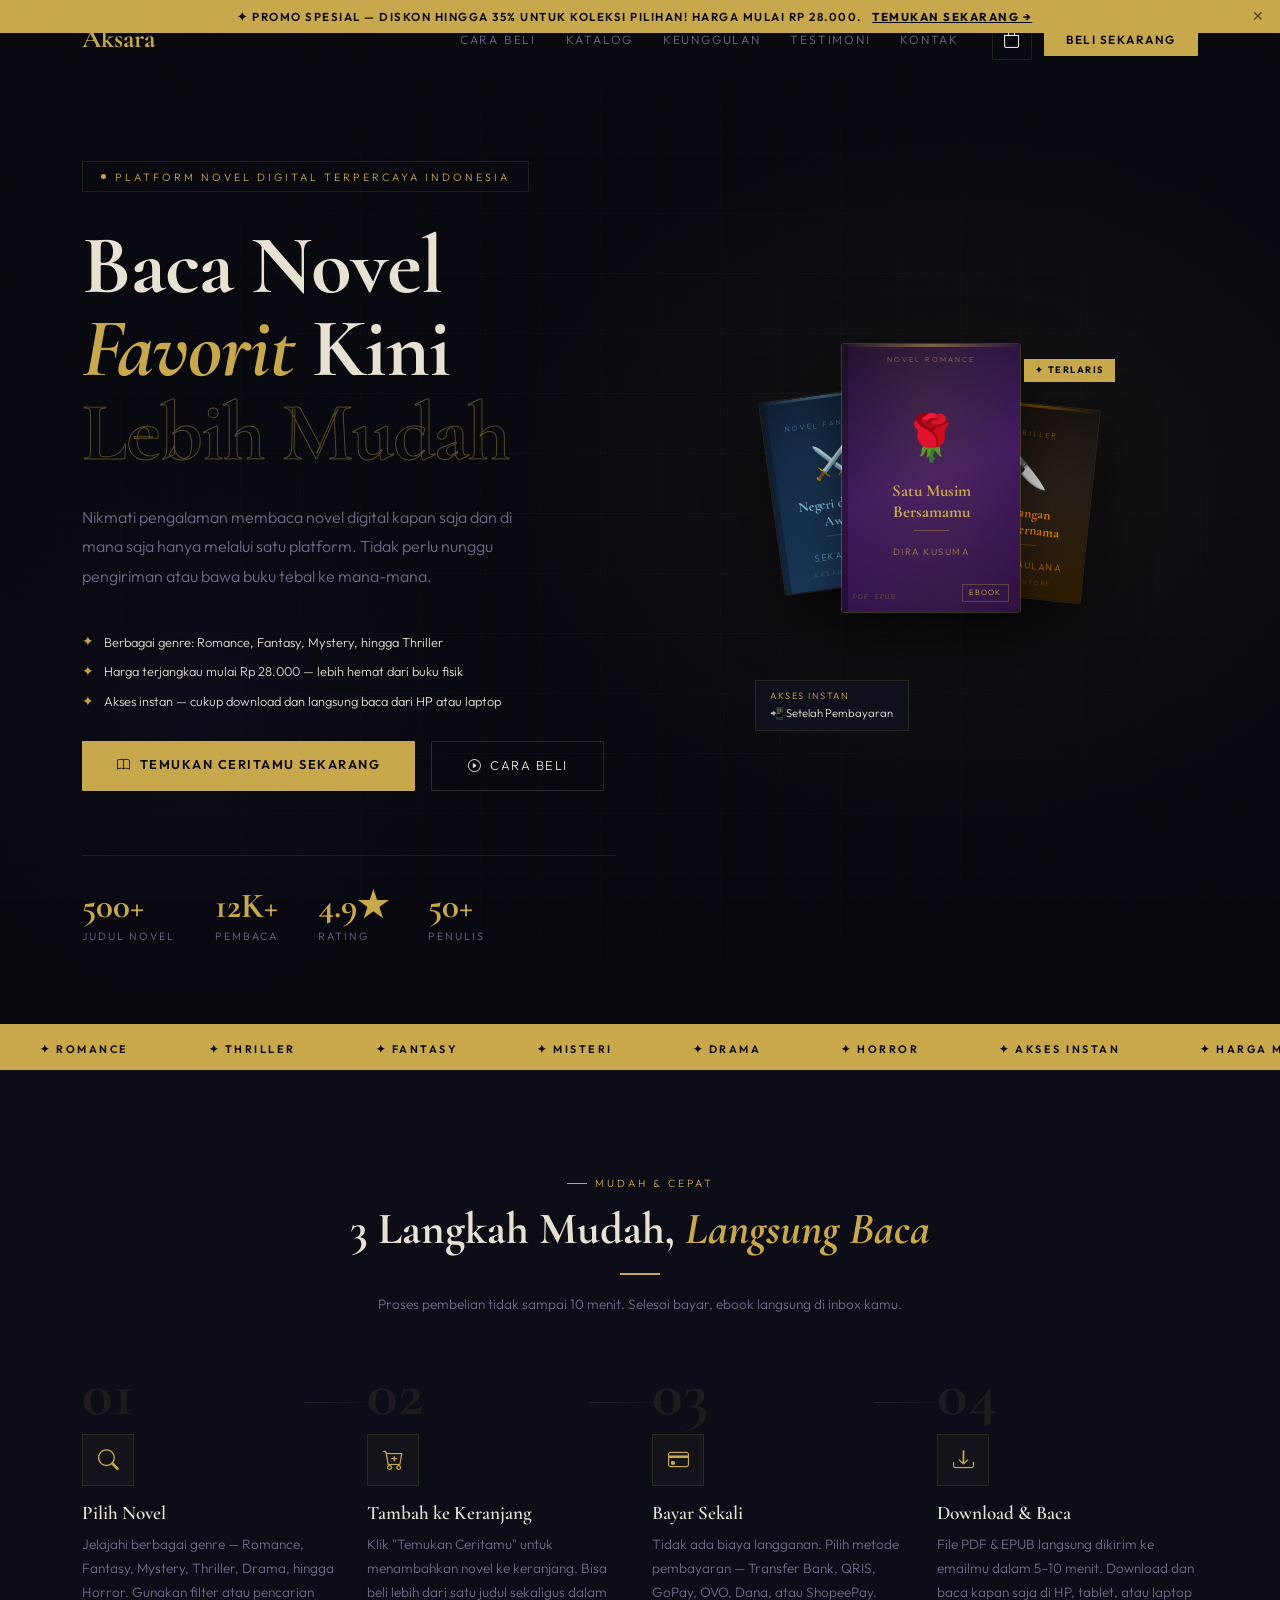
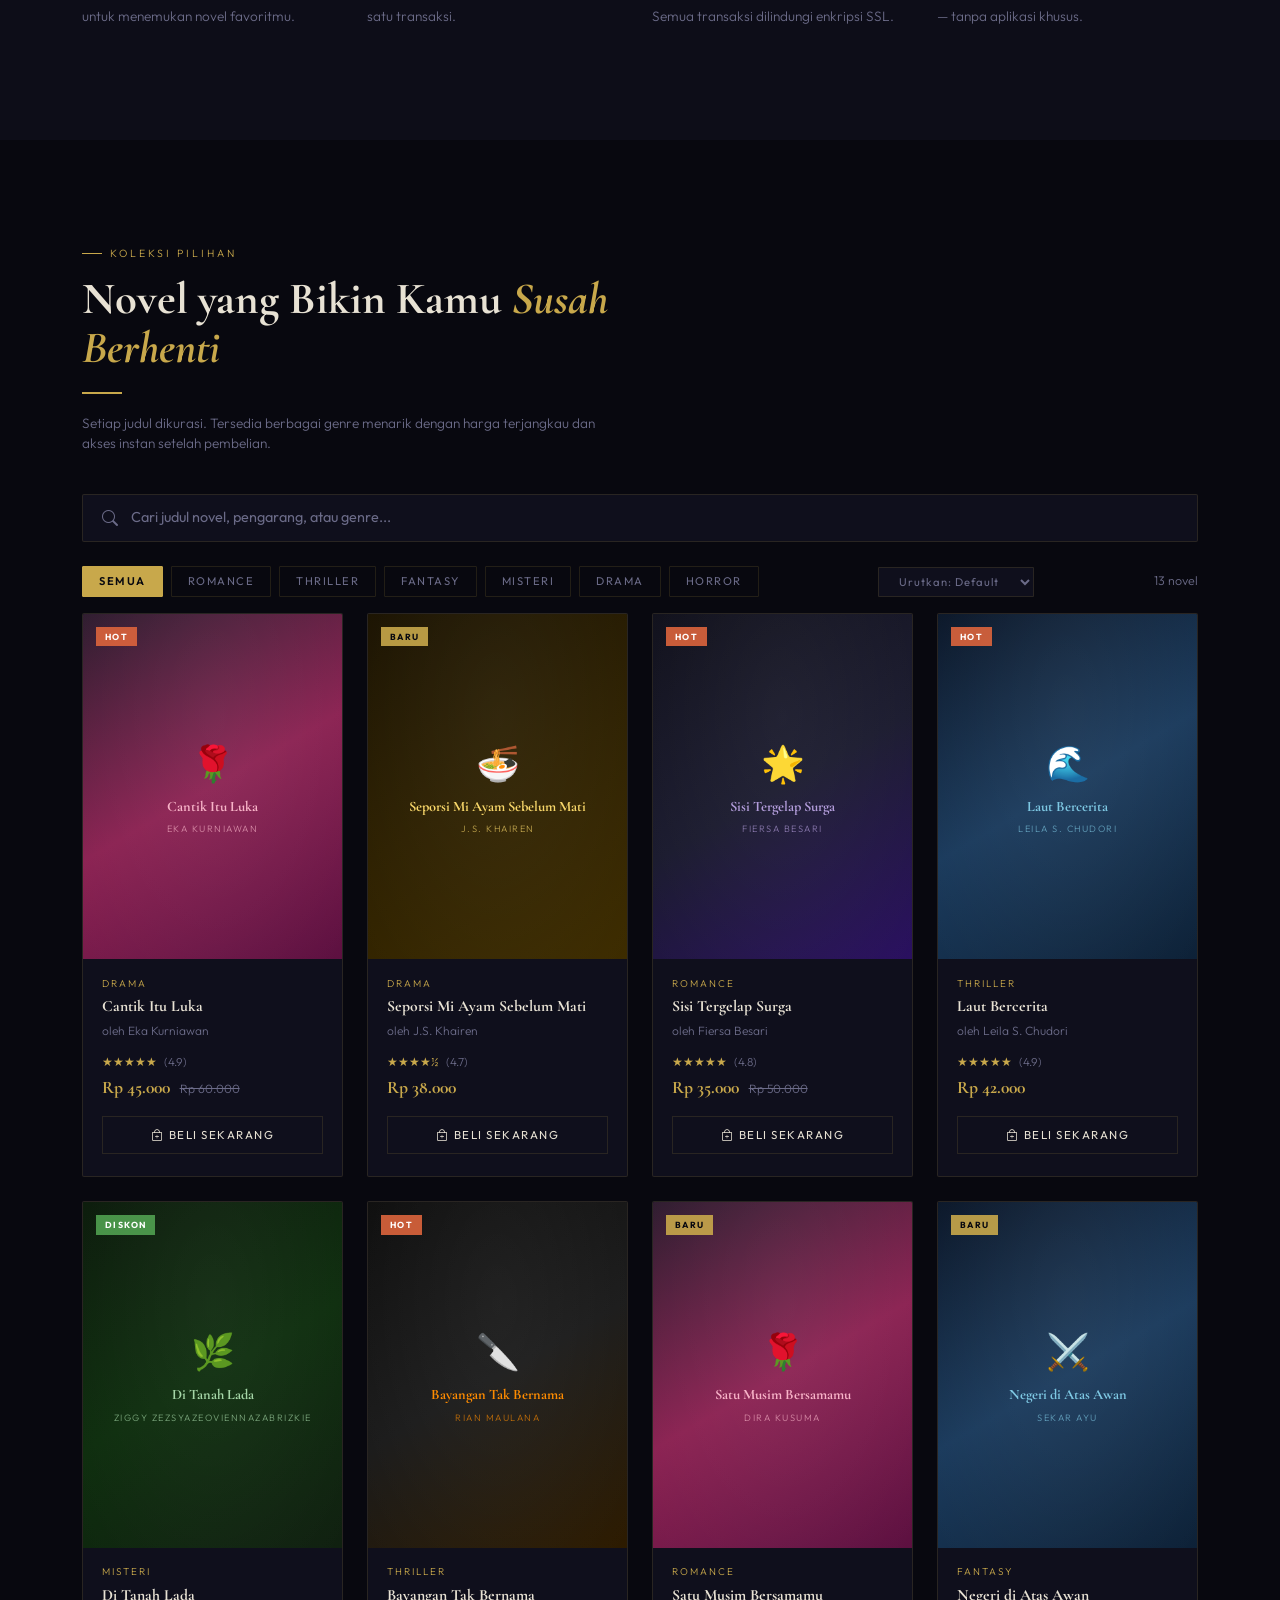
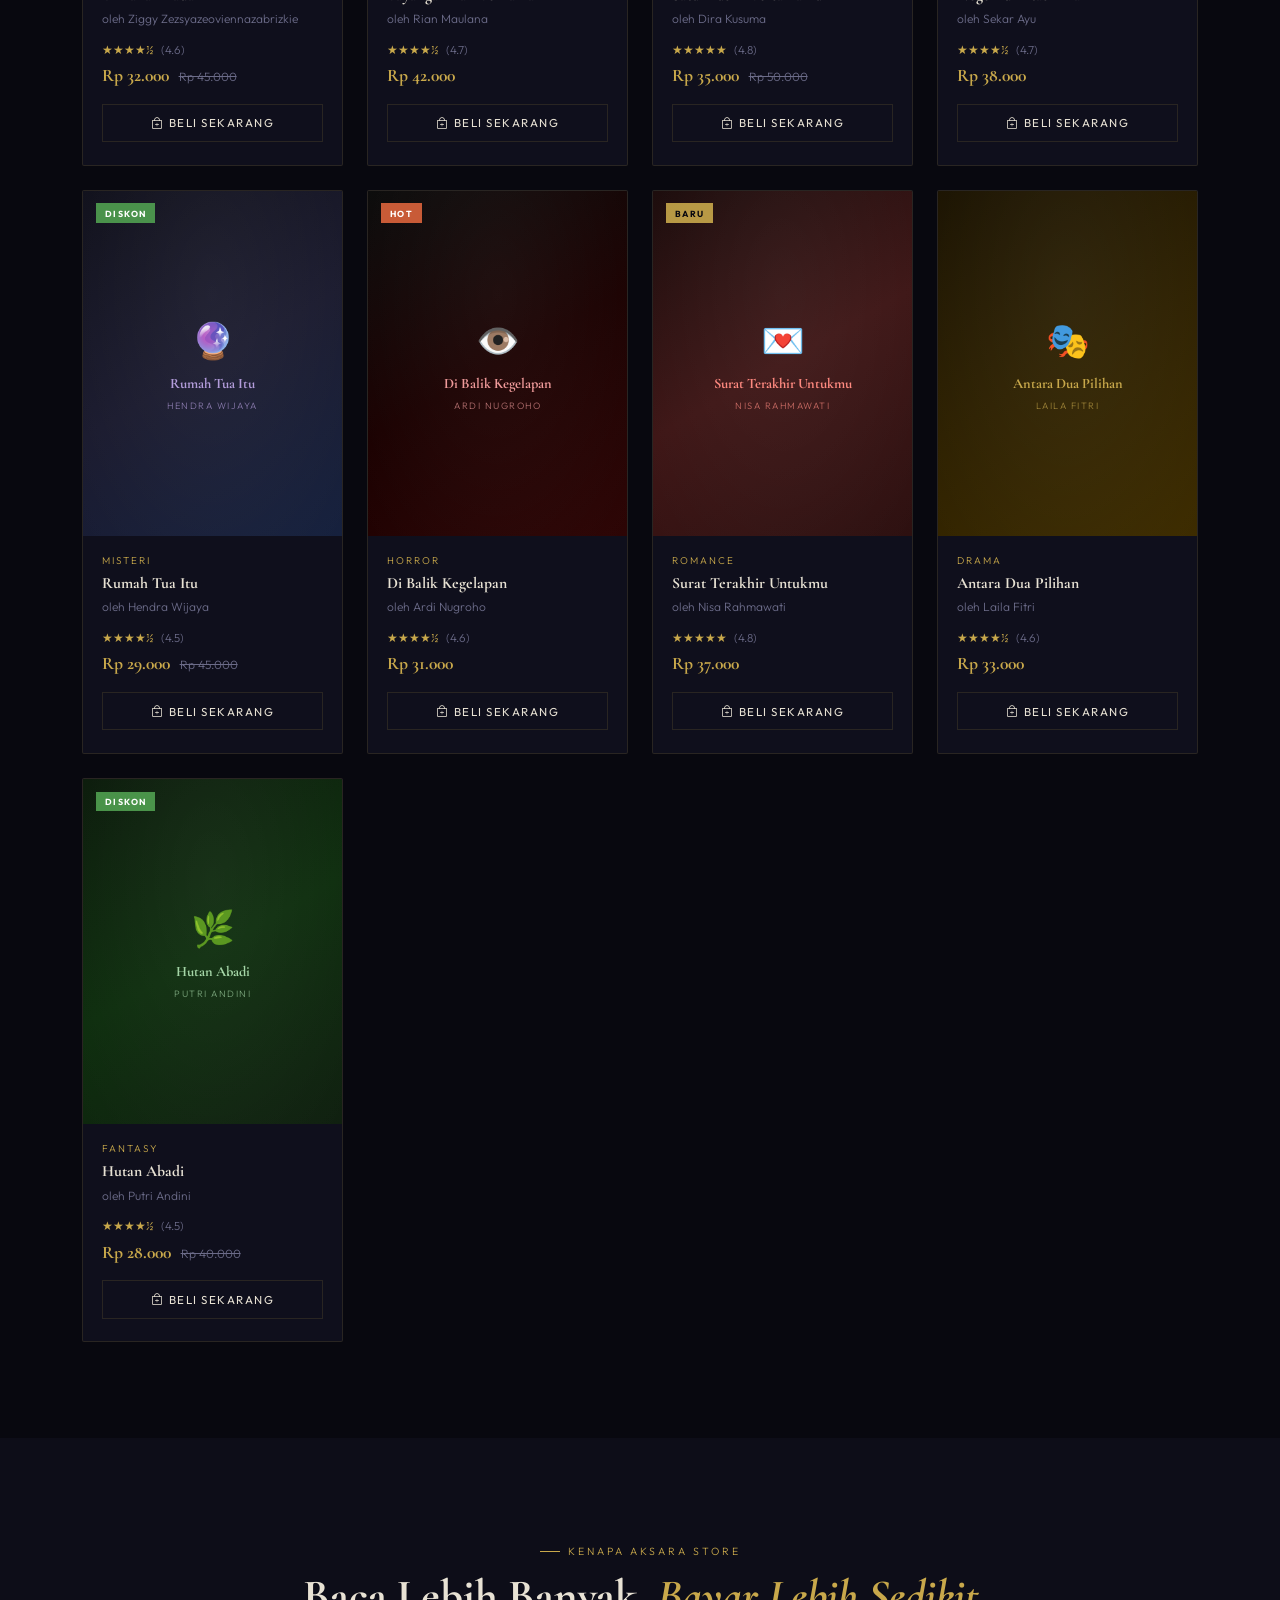
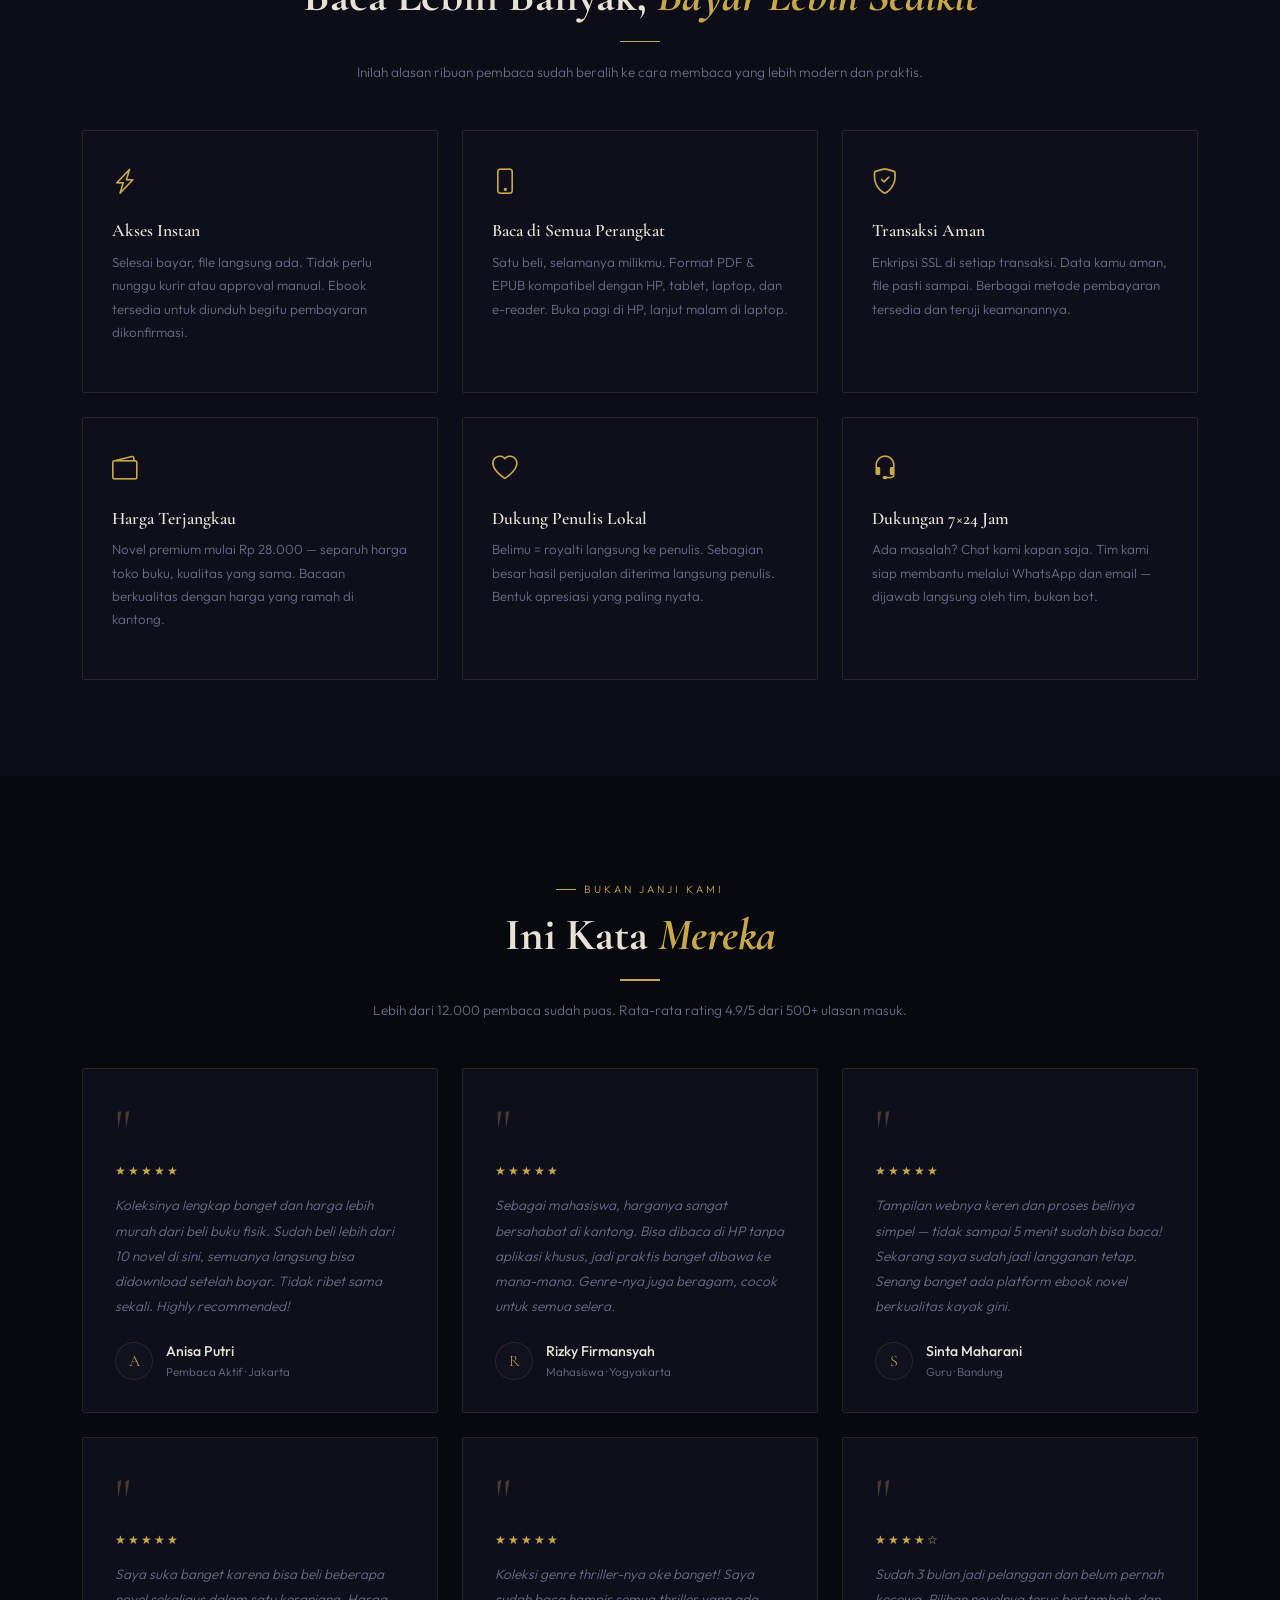
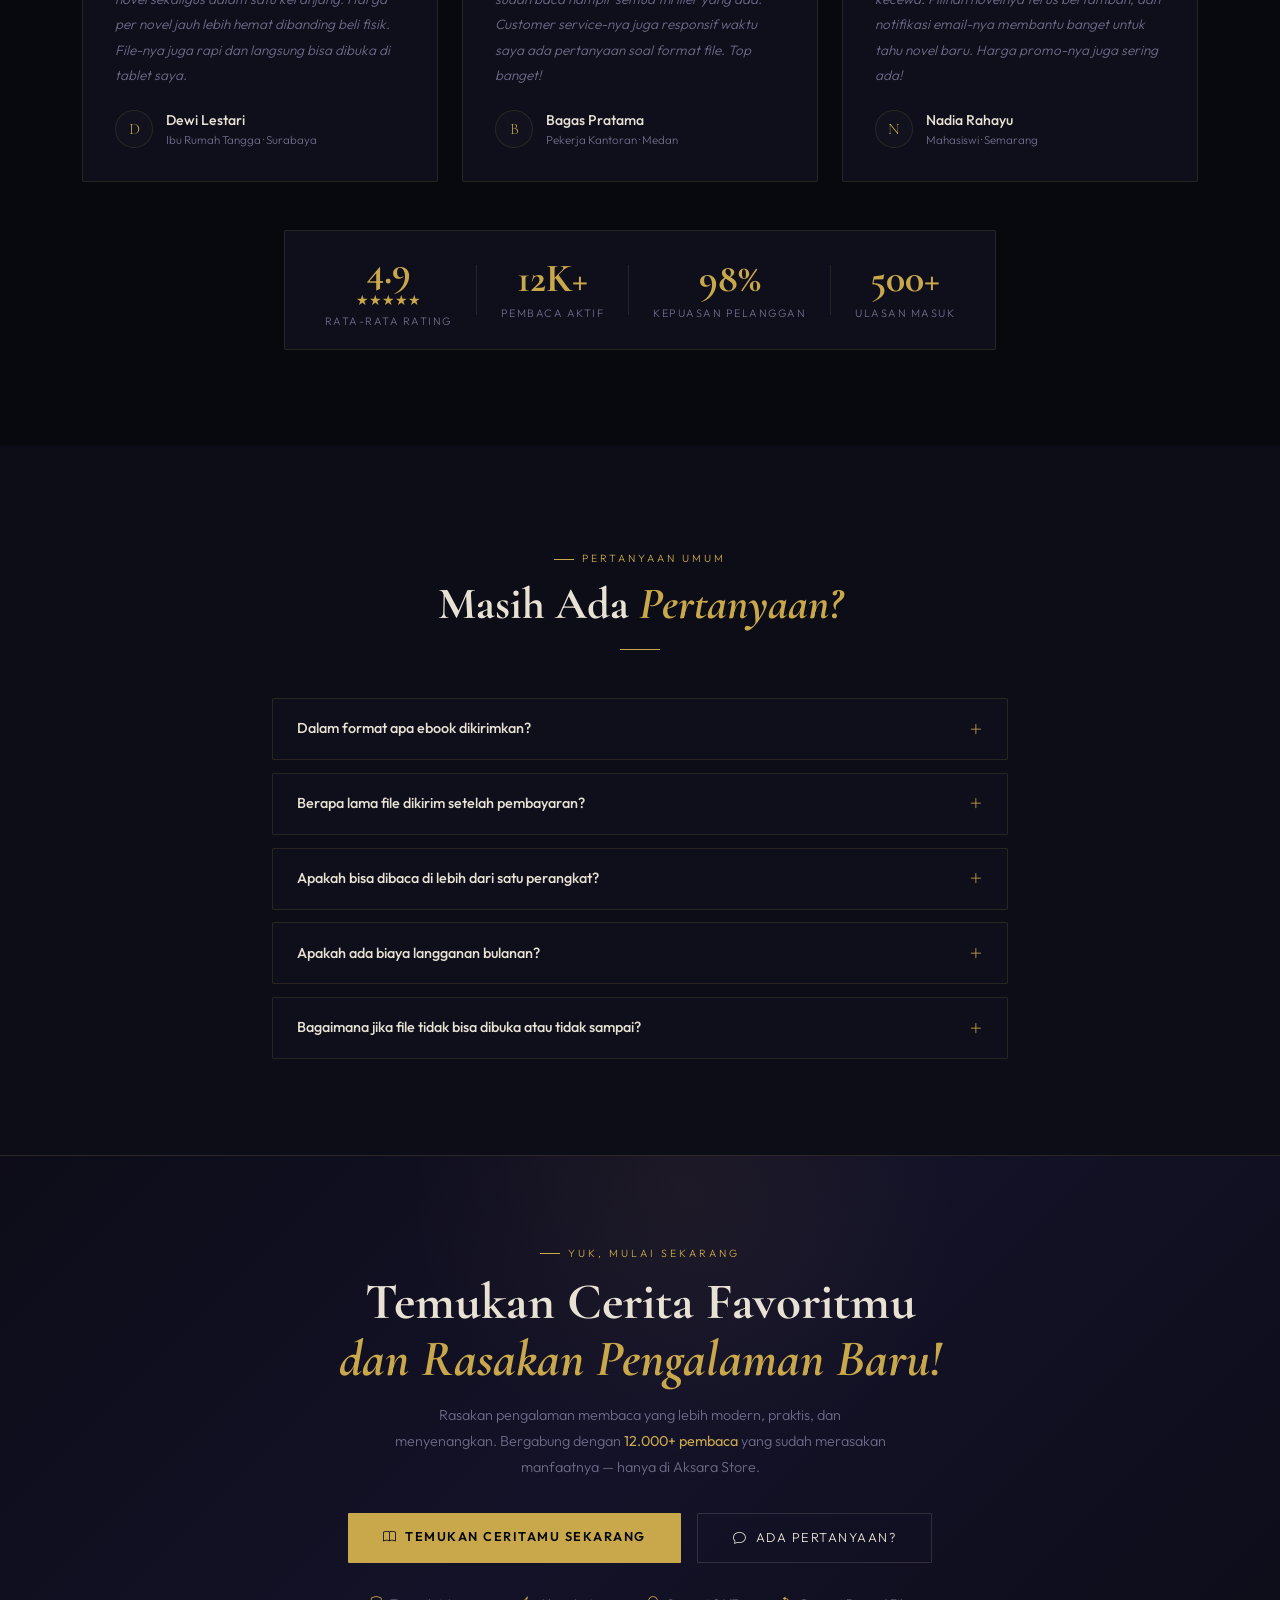
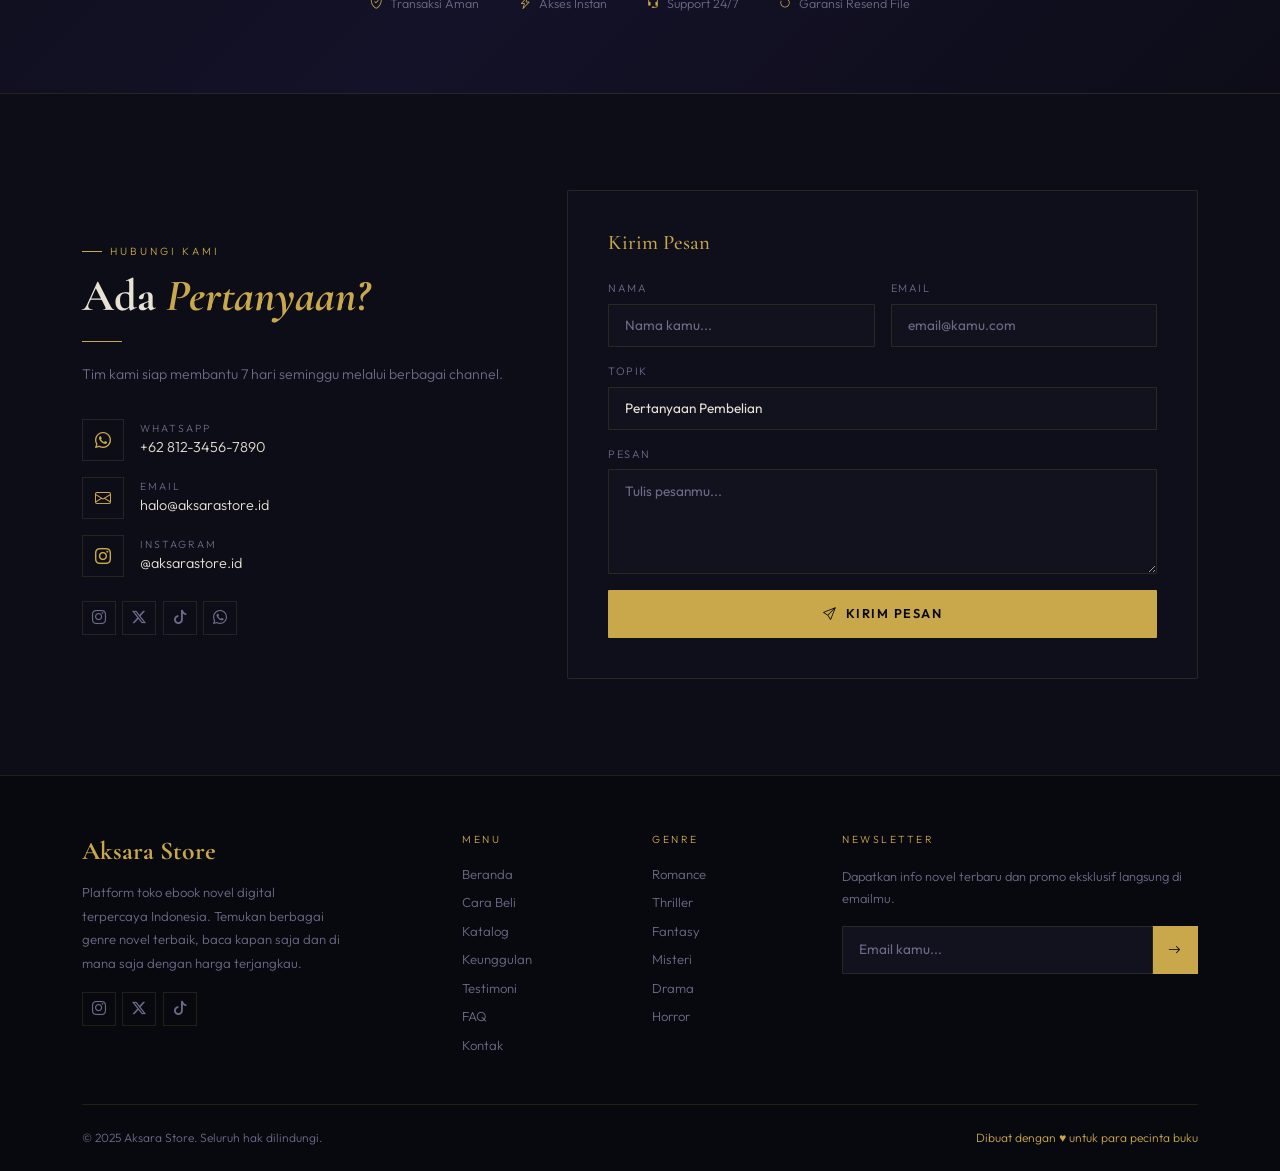
==== commit e8bc620b: "Rename aksara-store-revised.html to index.html" ====
--- a/index.html
+++ b/index.html
@@ -311,8 +311,8 @@
 
 <!-- ═══ TOP BAR ═══ -->
 <div id="topBar" style="background:var(--gold);color:#08080f;text-align:center;padding:.5rem 1rem;font-size:.72rem;font-weight:600;letter-spacing:1.5px;text-transform:uppercase;position:relative;z-index:1001">
-  ✦ Promo Spesial — Diskon hingga 35% untuk koleksi pilihan! &nbsp;
-  <a href="#katalog" style="color:#08080f;text-decoration:underline;font-weight:700">Lihat Sekarang →</a>
+  ✦ Promo Spesial — Diskon hingga 35% untuk koleksi pilihan! Harga mulai Rp 28.000. &nbsp;
+  <a href="#katalog" style="color:#08080f;text-decoration:underline;font-weight:700">Temukan Sekarang →</a>
   &nbsp;&nbsp;
   <button onclick="document.getElementById('topBar').style.display='none'" style="background:transparent;border:none;cursor:pointer;font-size:.9rem;position:absolute;right:1rem;top:50%;transform:translateY(-50%);opacity:.6">✕</button>
 </div>
@@ -364,13 +364,13 @@
   <div class="container">
     <div class="row align-items-center g-5">
       <div class="col-lg-6">
-        <div class="eyebrow"><span class="dot-pulse"></span>Platform Novel Digital #1 Indonesia</div>
+        <div class="eyebrow"><span class="dot-pulse"></span>Platform Novel Digital Terpercaya Indonesia</div>
         <h1 class="hero-h1">Baca Novel<br/><span class="it">Favorit</span> Kini<br/><span class="ol">Lebih Mudah</span></h1>
-        <p class="hero-sub">Tidak perlu nunggu pengiriman atau bawa buku tebal ke mana-mana. Pilih novel, bayar, dan langsung baca — dari HP atau laptop kamu, kapan saja.</p>
+        <p class="hero-sub">Nikmati pengalaman membaca novel digital kapan saja dan di mana saja hanya melalui satu platform. Tidak perlu nunggu pengiriman atau bawa buku tebal ke mana-mana.</p>
         <div class="hero-aida-points" style="display:flex;flex-direction:column;gap:.5rem;margin-bottom:1.8rem">
-          <div style="display:flex;align-items:center;gap:.6rem;font-size:.8rem;color:var(--text)"><span style="color:var(--gold);font-size:.9rem">✦</span> 500+ judul novel dari penulis terbaik Indonesia</div>
-          <div style="display:flex;align-items:center;gap:.6rem;font-size:.8rem;color:var(--text)"><span style="color:var(--gold);font-size:.9rem">✦</span> Harga mulai Rp 28.000 — jauh lebih hemat dari buku fisik</div>
-          <div style="display:flex;align-items:center;gap:.6rem;font-size:.8rem;color:var(--text)"><span style="color:var(--gold);font-size:.9rem">✦</span> Akses instan setelah pembayaran dikonfirmasi</div>
+          <div style="display:flex;align-items:center;gap:.6rem;font-size:.8rem;color:var(--text)"><span style="color:var(--gold);font-size:.9rem">✦</span> Berbagai genre: Romance, Fantasy, Mystery, hingga Thriller</div>
+          <div style="display:flex;align-items:center;gap:.6rem;font-size:.8rem;color:var(--text)"><span style="color:var(--gold);font-size:.9rem">✦</span> Harga terjangkau mulai Rp 28.000 — lebih hemat dari buku fisik</div>
+          <div style="display:flex;align-items:center;gap:.6rem;font-size:.8rem;color:var(--text)"><span style="color:var(--gold);font-size:.9rem">✦</span> Akses instan — cukup download dan langsung baca dari HP atau laptop</div>
         </div>
         <div class="hero-btns d-flex flex-wrap gap-3">
           <a href="#katalog" class="btn-gold"><i class="bi bi-book me-2"></i>Temukan Ceritamu Sekarang</a>
@@ -438,8 +438,8 @@
 <!-- TICKER -->
 <div class="ticker">
   <div class="ticker-inner">
-    <span>✦ ROMANCE</span><span>✦ THRILLER</span><span>✦ FANTASY</span><span>✦ MISTERI</span><span>✦ DRAMA</span><span>✦ HORROR</span><span>✦ SCI-FI</span><span>✦ SEJARAH</span>
-    <span>✦ ROMANCE</span><span>✦ THRILLER</span><span>✦ FANTASY</span><span>✦ MISTERI</span><span>✦ DRAMA</span><span>✦ HORROR</span><span>✦ SCI-FI</span><span>✦ SEJARAH</span>
+    <span>✦ ROMANCE</span><span>✦ THRILLER</span><span>✦ FANTASY</span><span>✦ MISTERI</span><span>✦ DRAMA</span><span>✦ HORROR</span><span>✦ AKSES INSTAN</span><span>✦ HARGA MULAI RP 28.000</span><span>✦ FILE KE EMAIL DALAM 10 MENIT</span><span>✦ BACA DI HP & LAPTOP</span>
+    <span>✦ ROMANCE</span><span>✦ THRILLER</span><span>✦ FANTASY</span><span>✦ MISTERI</span><span>✦ DRAMA</span><span>✦ HORROR</span><span>✦ AKSES INSTAN</span><span>✦ HARGA MULAI RP 28.000</span><span>✦ FILE KE EMAIL DALAM 10 MENIT</span><span>✦ BACA DI HP & LAPTOP</span>
   </div>
 </div>
 
@@ -448,28 +448,29 @@
   <div class="container">
     <div class="text-center mb-5 rev">
       <div class="tag-line mx-auto" style="justify-content:center">Mudah & Cepat</div>
-      <h2 class="sec-h">Cara <em>Membeli</em> Novel</h2>
+      <h2 class="sec-h">3 Langkah Mudah, <em>Langsung Baca</em></h2>
       <div class="divider mx-auto"></div>
+      <p style="color:var(--muted);font-size:.85rem;margin-top:.8rem">Proses pembelian tidak sampai 10 menit. Selesai bayar, ebook langsung di inbox kamu.</p>
     </div>
     <div class="row g-4">
       <div class="col-md-6 col-lg-3 rev d1"><div class="position-relative">
         <div class="step-num">01</div><div class="step-icon"><i class="bi bi-search"></i></div>
-        <h5 class="step-title">Pilih Novel</h5><p class="step-desc">Jelajahi katalog lengkap kami. Gunakan filter genre atau kolom pencarian untuk menemukan novel favoritmu.</p>
+        <h5 class="step-title">Pilih Novel</h5><p class="step-desc">Jelajahi berbagai genre — Romance, Fantasy, Mystery, Thriller, Drama, hingga Horror. Gunakan filter atau pencarian untuk menemukan novel favoritmu.</p>
         <div class="step-conn d-none d-lg-block"></div>
       </div></div>
       <div class="col-md-6 col-lg-3 rev d2"><div class="position-relative">
         <div class="step-num">02</div><div class="step-icon"><i class="bi bi-cart-plus"></i></div>
-        <h5 class="step-title">Tambah Keranjang</h5><p class="step-desc">Klik "Beli Sekarang" untuk menambahkan novel ke keranjang belanja. Bisa beli lebih dari satu sekaligus.</p>
+        <h5 class="step-title">Tambah ke Keranjang</h5><p class="step-desc">Klik "Temukan Ceritamu" untuk menambahkan novel ke keranjang. Bisa beli lebih dari satu judul sekaligus dalam satu transaksi.</p>
         <div class="step-conn d-none d-lg-block"></div>
       </div></div>
       <div class="col-md-6 col-lg-3 rev d3"><div class="position-relative">
         <div class="step-num">03</div><div class="step-icon"><i class="bi bi-credit-card"></i></div>
-        <h5 class="step-title">Bayar</h5><p class="step-desc">Isi data diri dan pilih metode pembayaran — Transfer Bank, QRIS, GoPay, OVO, Dana, atau ShopeePay.</p>
+        <h5 class="step-title">Bayar Sekali</h5><p class="step-desc">Tidak ada biaya langganan. Pilih metode pembayaran — Transfer Bank, QRIS, GoPay, OVO, Dana, atau ShopeePay. Semua transaksi dilindungi enkripsi SSL.</p>
         <div class="step-conn d-none d-lg-block"></div>
       </div></div>
       <div class="col-md-6 col-lg-3 rev d4"><div class="position-relative">
         <div class="step-num">04</div><div class="step-icon"><i class="bi bi-download"></i></div>
-        <h5 class="step-title">Unduh & Baca</h5><p class="step-desc">File ebook langsung dikirim ke email. Unduh dan nikmati bacaanmu kapan saja, di mana saja.</p>
+        <h5 class="step-title">Download & Baca</h5><p class="step-desc">File PDF & EPUB langsung dikirim ke emailmu dalam 5–10 menit. Download dan baca kapan saja di HP, tablet, atau laptop — tanpa aplikasi khusus.</p>
       </div></div>
     </div>
   </div>
@@ -480,9 +481,10 @@
   <div class="container">
     <div class="row align-items-end mb-4">
       <div class="col-lg-6 rev">
-        <div class="tag-line">Koleksi Kami</div>
-        <h2 class="sec-h">Katalog <em>Novel Digital</em></h2>
+        <div class="tag-line">Koleksi Pilihan</div>
+        <h2 class="sec-h">Novel yang Bikin Kamu <em>Susah Berhenti</em></h2>
         <div class="divider"></div>
+        <p style="color:var(--muted);font-size:.85rem;margin-top:.5rem">Setiap judul dikurasi. Tersedia berbagai genre menarik dengan harga terjangkau dan akses instan setelah pembelian.</p>
       </div>
     </div>
 
@@ -526,16 +528,17 @@
   <div class="container">
     <div class="text-center mb-5 rev">
       <div class="tag-line mx-auto" style="justify-content:center">Kenapa Aksara Store</div>
-      <h2 class="sec-h">Keunggulan <em>Platform</em> Kami</h2>
+      <h2 class="sec-h">Baca Lebih Banyak, <em>Bayar Lebih Sedikit</em></h2>
       <div class="divider mx-auto"></div>
+      <p style="color:var(--muted);font-size:.85rem;margin-top:.8rem">Inilah alasan ribuan pembaca sudah beralih ke cara membaca yang lebih modern dan praktis.</p>
     </div>
     <div class="row g-4">
-      <div class="col-md-6 col-lg-4 rev d1"><div class="feat-card"><span class="feat-ico"><i class="bi bi-lightning-charge"></i></span><h5 class="feat-title">Akses Instan</h5><p class="feat-desc">File ebook tersedia untuk diunduh begitu pembayaran dikonfirmasi. Tidak perlu menunggu pengiriman fisik.</p></div></div>
-      <div class="col-md-6 col-lg-4 rev d2"><div class="feat-card"><span class="feat-ico"><i class="bi bi-phone"></i></span><h5 class="feat-title">Baca di Semua Perangkat</h5><p class="feat-desc">Format PDF & EPUB kompatibel dengan HP, tablet, laptop, dan e-reader. Satu pembelian, baca di mana saja.</p></div></div>
-      <div class="col-md-6 col-lg-4 rev d3"><div class="feat-card"><span class="feat-ico"><i class="bi bi-shield-check"></i></span><h5 class="feat-title">Transaksi Aman</h5><p class="feat-desc">Setiap transaksi dilindungi enkripsi SSL. Berbagai metode pembayaran tersedia dan teruji keamanannya.</p></div></div>
-      <div class="col-md-6 col-lg-4 rev d1"><div class="feat-card"><span class="feat-ico"><i class="bi bi-wallet2"></i></span><h5 class="feat-title">Harga Terjangkau</h5><p class="feat-desc">Novel digital jauh lebih hemat dibanding versi cetak. Bacaan premium dengan harga yang ramah di kantong.</p></div></div>
-      <div class="col-md-6 col-lg-4 rev d2"><div class="feat-card"><span class="feat-ico"><i class="bi bi-heart"></i></span><h5 class="feat-title">Dukung Penulis Lokal</h5><p class="feat-desc">Sebagian besar hasil penjualan langsung diterima penulis. Setiap pembelian adalah bentuk apresiasi nyata.</p></div></div>
-      <div class="col-md-6 col-lg-4 rev d3"><div class="feat-card"><span class="feat-ico"><i class="bi bi-headset"></i></span><h5 class="feat-title">Dukungan 7×24 Jam</h5><p class="feat-desc">Tim kami siap membantu melalui WhatsApp dan email kapan pun kamu membutuhkan bantuan.</p></div></div>
+      <div class="col-md-6 col-lg-4 rev d1"><div class="feat-card"><span class="feat-ico"><i class="bi bi-lightning-charge"></i></span><h5 class="feat-title">Akses Instan</h5><p class="feat-desc">Selesai bayar, file langsung ada. Tidak perlu nunggu kurir atau approval manual. Ebook tersedia untuk diunduh begitu pembayaran dikonfirmasi.</p></div></div>
+      <div class="col-md-6 col-lg-4 rev d2"><div class="feat-card"><span class="feat-ico"><i class="bi bi-phone"></i></span><h5 class="feat-title">Baca di Semua Perangkat</h5><p class="feat-desc">Satu beli, selamanya milikmu. Format PDF & EPUB kompatibel dengan HP, tablet, laptop, dan e-reader. Buka pagi di HP, lanjut malam di laptop.</p></div></div>
+      <div class="col-md-6 col-lg-4 rev d3"><div class="feat-card"><span class="feat-ico"><i class="bi bi-shield-check"></i></span><h5 class="feat-title">Transaksi Aman</h5><p class="feat-desc">Enkripsi SSL di setiap transaksi. Data kamu aman, file pasti sampai. Berbagai metode pembayaran tersedia dan teruji keamanannya.</p></div></div>
+      <div class="col-md-6 col-lg-4 rev d1"><div class="feat-card"><span class="feat-ico"><i class="bi bi-wallet2"></i></span><h5 class="feat-title">Harga Terjangkau</h5><p class="feat-desc">Novel premium mulai Rp 28.000 — separuh harga toko buku, kualitas yang sama. Bacaan berkualitas dengan harga yang ramah di kantong.</p></div></div>
+      <div class="col-md-6 col-lg-4 rev d2"><div class="feat-card"><span class="feat-ico"><i class="bi bi-heart"></i></span><h5 class="feat-title">Dukung Penulis Lokal</h5><p class="feat-desc">Belimu = royalti langsung ke penulis. Sebagian besar hasil penjualan diterima langsung penulis. Bentuk apresiasi yang paling nyata.</p></div></div>
+      <div class="col-md-6 col-lg-4 rev d3"><div class="feat-card"><span class="feat-ico"><i class="bi bi-headset"></i></span><h5 class="feat-title">Dukungan 7×24 Jam</h5><p class="feat-desc">Ada masalah? Chat kami kapan saja. Tim kami siap membantu melalui WhatsApp dan email — dijawab langsung oleh tim, bukan bot.</p></div></div>
     </div>
   </div>
 </section>
@@ -544,10 +547,10 @@
 <section class="section" id="testimoni">
   <div class="container">
     <div class="text-center mb-5 rev">
-      <div class="tag-line mx-auto" style="justify-content:center">Kata Mereka</div>
-      <h2 class="sec-h">Ulasan <em>Pembaca</em> Kami</h2>
+      <div class="tag-line mx-auto" style="justify-content:center">Bukan Janji Kami</div>
+      <h2 class="sec-h">Ini Kata <em>Mereka</em></h2>
       <div class="divider mx-auto"></div>
-      <p style="color:var(--muted);font-size:.85rem;margin-top:.8rem">Lebih dari 12.000 pembaca sudah puas. Ini kata mereka.</p>
+      <p style="color:var(--muted);font-size:.85rem;margin-top:.8rem">Lebih dari 12.000 pembaca sudah puas. Rata-rata rating 4.9/5 dari 500+ ulasan masuk.</p>
     </div>
     <div class="row g-4">
       <div class="col-md-6 col-lg-4 rev d1"><div class="t-card"><div class="t-q">"</div><div class="t-stars">★★★★★</div><p class="t-text">Koleksinya lengkap banget dan harga lebih murah dari beli buku fisik. Sudah beli lebih dari 10 novel di sini, semuanya langsung bisa didownload setelah bayar. Tidak ribet sama sekali. Highly recommended!</p><div class="d-flex align-items-center"><div class="t-av">A</div><div><div class="t-name">Anisa Putri</div><div class="t-role">Pembaca Aktif · Jakarta</div></div></div></div></div>
@@ -577,7 +580,7 @@
   <div class="container">
     <div class="text-center mb-5 rev">
       <div class="tag-line mx-auto" style="justify-content:center">Pertanyaan Umum</div>
-      <h2 class="sec-h">Yang Sering <em>Ditanyakan</em></h2>
+      <h2 class="sec-h">Masih Ada <em>Pertanyaan?</em></h2>
       <div class="divider mx-auto"></div>
     </div>
     <div class="row justify-content-center">
@@ -595,7 +598,7 @@
               <span>Berapa lama file dikirim setelah pembayaran?</span>
               <i class="bi bi-plus-lg faq-icon"></i>
             </div>
-            <div class="faq-a">File langsung dikirim ke email kamu dalam 5–10 menit setelah pembayaran dikonfirmasi. Cek juga folder spam jika tidak ada di inbox.</div>
+            <div class="faq-a">File langsung dikirim ke email kamu dalam 5–10 menit setelah pembayaran dikonfirmasi. Cek juga folder Promosi atau Spam jika tidak ada di inbox.</div>
           </div>
           <div class="faq-item">
             <div class="faq-q" onclick="toggleFaq(this)">
@@ -606,17 +609,17 @@
           </div>
           <div class="faq-item">
             <div class="faq-q" onclick="toggleFaq(this)">
-              <span>Metode pembayaran apa saja yang tersedia?</span>
+              <span>Apakah ada biaya langganan bulanan?</span>
               <i class="bi bi-plus-lg faq-icon"></i>
             </div>
-            <div class="faq-a">Kami menerima Transfer Bank, QRIS, GoPay, OVO, Dana, dan ShopeePay. Semua transaksi dilindungi enkripsi SSL untuk keamanan datamu.</div>
+            <div class="faq-a">Tidak ada. Kamu hanya bayar untuk novel yang kamu beli — sekali bayar, buku jadi milikmu selamanya. Tidak ada biaya tersembunyi atau langganan wajib.</div>
           </div>
           <div class="faq-item">
             <div class="faq-q" onclick="toggleFaq(this)">
-              <span>Bagaimana jika file tidak bisa dibuka?</span>
+              <span>Bagaimana jika file tidak bisa dibuka atau tidak sampai?</span>
               <i class="bi bi-plus-lg faq-icon"></i>
             </div>
-            <div class="faq-a">Hubungi tim kami melalui WhatsApp atau email. Kami siap membantu 7×24 jam dan akan mengirimkan ulang file kamu tanpa biaya tambahan.</div>
+            <div class="faq-a">Hubungi tim kami melalui WhatsApp atau email. Kami siap membantu 7×24 jam dan akan mengirimkan ulang file kamu tanpa biaya tambahan — garansi resend file.</div>
           </div>
         </div>
       </div>
@@ -627,11 +630,11 @@
 <!-- ═══ CTA BAND ═══ -->
 <div class="cta-band">
   <div class="container text-center rev">
-    <div class="tag-line mx-auto" style="justify-content:center">Action — Mulai Sekarang</div>
-    <h2 class="cta-h mb-3">Yuk, Temukan Cerita<br/><em>Favoritmu Sekarang!</em></h2>
-    <p style="color:var(--muted);font-size:.9rem;max-width:460px;margin:.5rem auto 2rem;line-height:1.8">Rasakan pengalaman membaca yang lebih modern, praktis, dan menyenangkan. Bergabung dengan <strong style="color:var(--gold)">12.000+ pembaca</strong> yang sudah merasakan manfaatnya.</p>
+    <div class="tag-line mx-auto" style="justify-content:center">Yuk, Mulai Sekarang</div>
+    <h2 class="cta-h mb-3">Temukan Cerita Favoritmu<br/><em>dan Rasakan Pengalaman Baru!</em></h2>
+    <p style="color:var(--muted);font-size:.9rem;max-width:500px;margin:.5rem auto 2rem;line-height:1.8">Rasakan pengalaman membaca yang lebih modern, praktis, dan menyenangkan. Bergabung dengan <strong style="color:var(--gold)">12.000+ pembaca</strong> yang sudah merasakan manfaatnya — hanya di Aksara Store.</p>
     <div class="d-flex flex-wrap gap-3 justify-content-center">
-      <a href="#katalog" class="btn-gold"><i class="bi bi-book me-2"></i>Mulai Baca Sekarang</a>
+      <a href="#katalog" class="btn-gold"><i class="bi bi-book me-2"></i>Temukan Ceritamu Sekarang</a>
       <a href="#kontak" class="btn-ghost"><i class="bi bi-chat me-2"></i>Ada Pertanyaan?</a>
     </div>
     <div style="margin-top:2rem;display:flex;justify-content:center;gap:2.5rem;flex-wrap:wrap">
@@ -677,7 +680,7 @@
 <footer>
   <div class="container">
     <div class="row g-4">
-      <div class="col-lg-4"><div class="f-brand">Aksara Store</div><p class="f-desc">Platform e-commerce novel digital terpercaya Indonesia. Temukan ribuan cerita terbaik, baca kapan saja dan di mana saja.</p><div class="mt-3"><a href="#" class="soc"><i class="bi bi-instagram"></i></a><a href="#" class="soc"><i class="bi bi-twitter-x"></i></a><a href="#" class="soc"><i class="bi bi-tiktok"></i></a></div></div>
+      <div class="col-lg-4"><div class="f-brand">Aksara Store</div><p class="f-desc">Platform toko ebook novel digital terpercaya Indonesia. Temukan berbagai genre novel terbaik, baca kapan saja dan di mana saja dengan harga terjangkau.</p><div class="mt-3"><a href="#" class="soc"><i class="bi bi-instagram"></i></a><a href="#" class="soc"><i class="bi bi-twitter-x"></i></a><a href="#" class="soc"><i class="bi bi-tiktok"></i></a></div></div>
       <div class="col-6 col-lg-2"><div class="f-head">Menu</div><a href="#beranda" class="f-link">Beranda</a><a href="#cara-beli" class="f-link">Cara Beli</a><a href="#katalog" class="f-link">Katalog</a><a href="#keunggulan" class="f-link">Keunggulan</a><a href="#testimoni" class="f-link">Testimoni</a><a href="#faq" class="f-link">FAQ</a><a href="#kontak" class="f-link">Kontak</a></div>
       <div class="col-6 col-lg-2"><div class="f-head">Genre</div><a href="#" class="f-link">Romance</a><a href="#" class="f-link">Thriller</a><a href="#" class="f-link">Fantasy</a><a href="#" class="f-link">Misteri</a><a href="#" class="f-link">Drama</a><a href="#" class="f-link">Horror</a></div>
       <div class="col-lg-4"><div class="f-head">Newsletter</div><p style="color:var(--muted);font-size:.8rem;margin-bottom:1rem;line-height:1.75">Dapatkan info novel terbaru dan promo eksklusif langsung di emailmu.</p><div class="input-group"><input type="email" class="c-input form-control" placeholder="Email kamu..."/><button class="btn-gold px-3" onclick="toast('✦ Berhasil berlangganan!')" style="border-radius:0;font-size:.8rem"><i class="bi bi-arrow-right"></i></button></div></div>
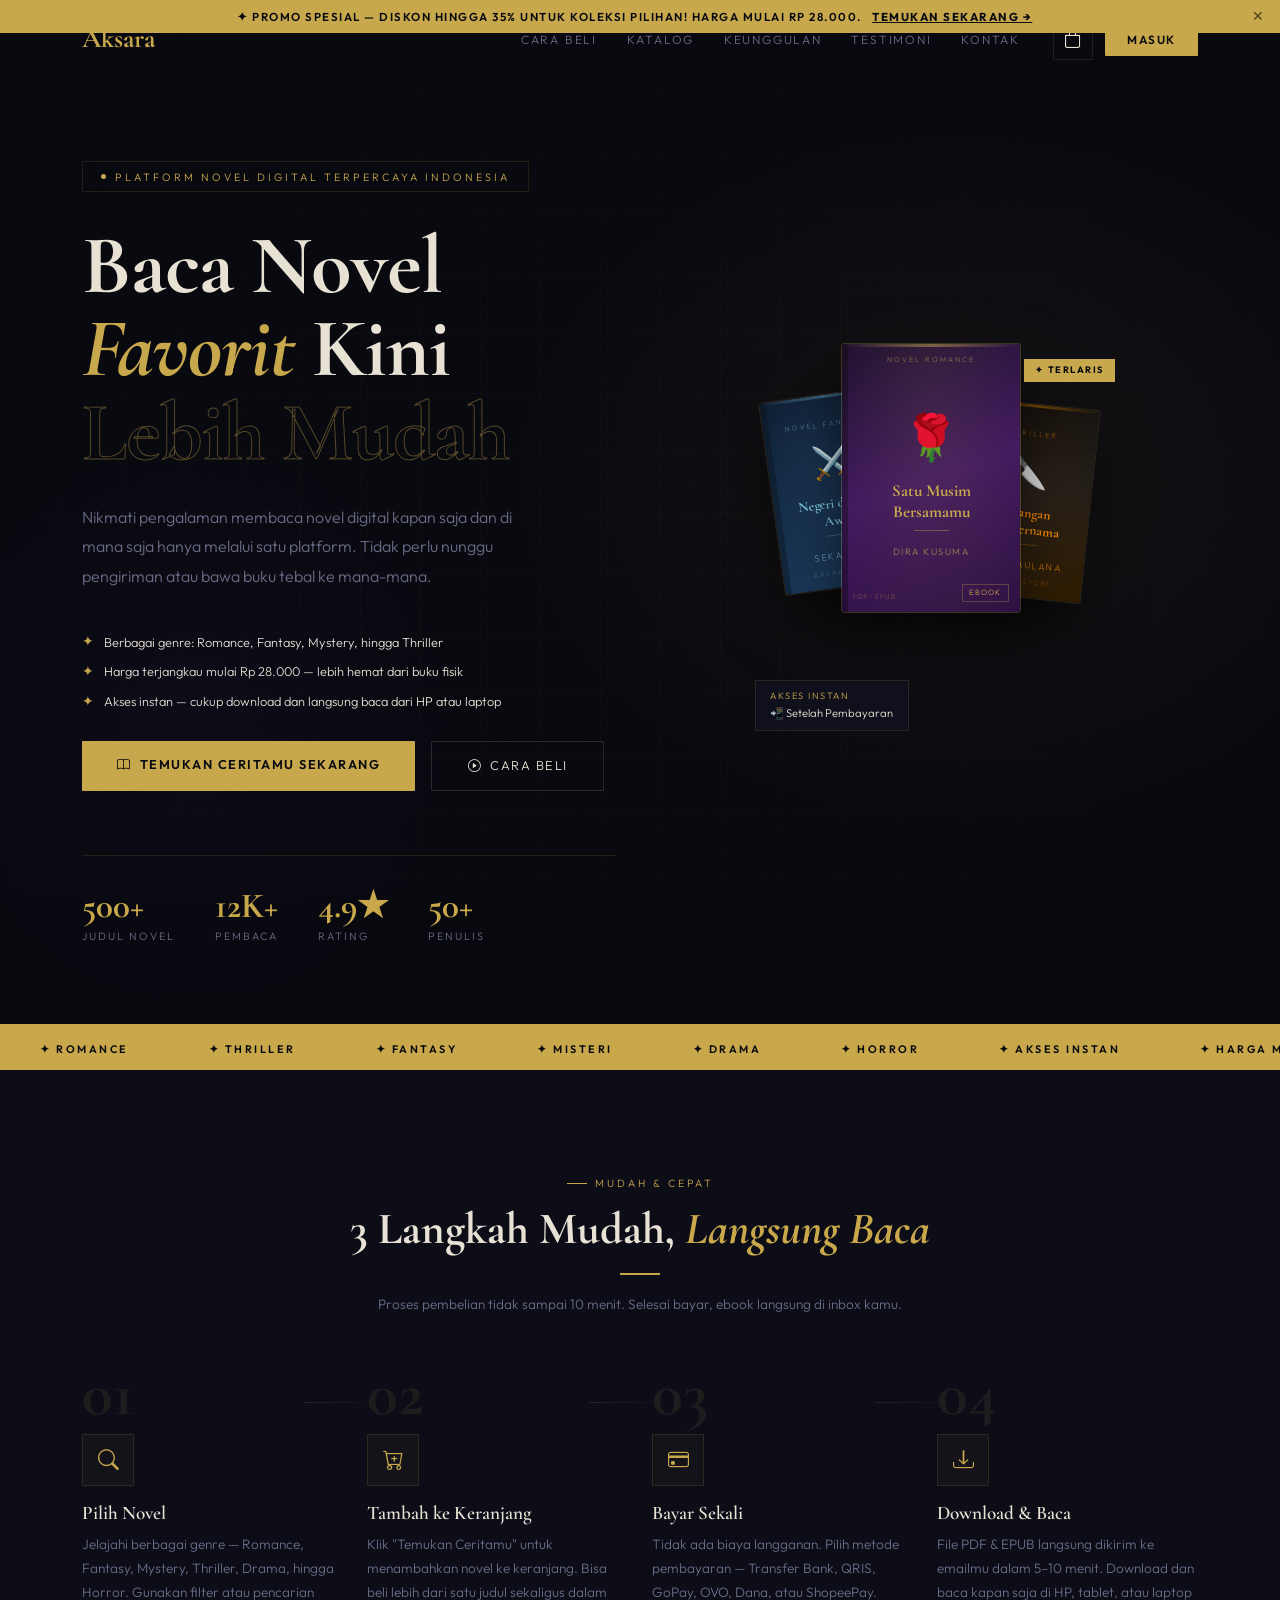
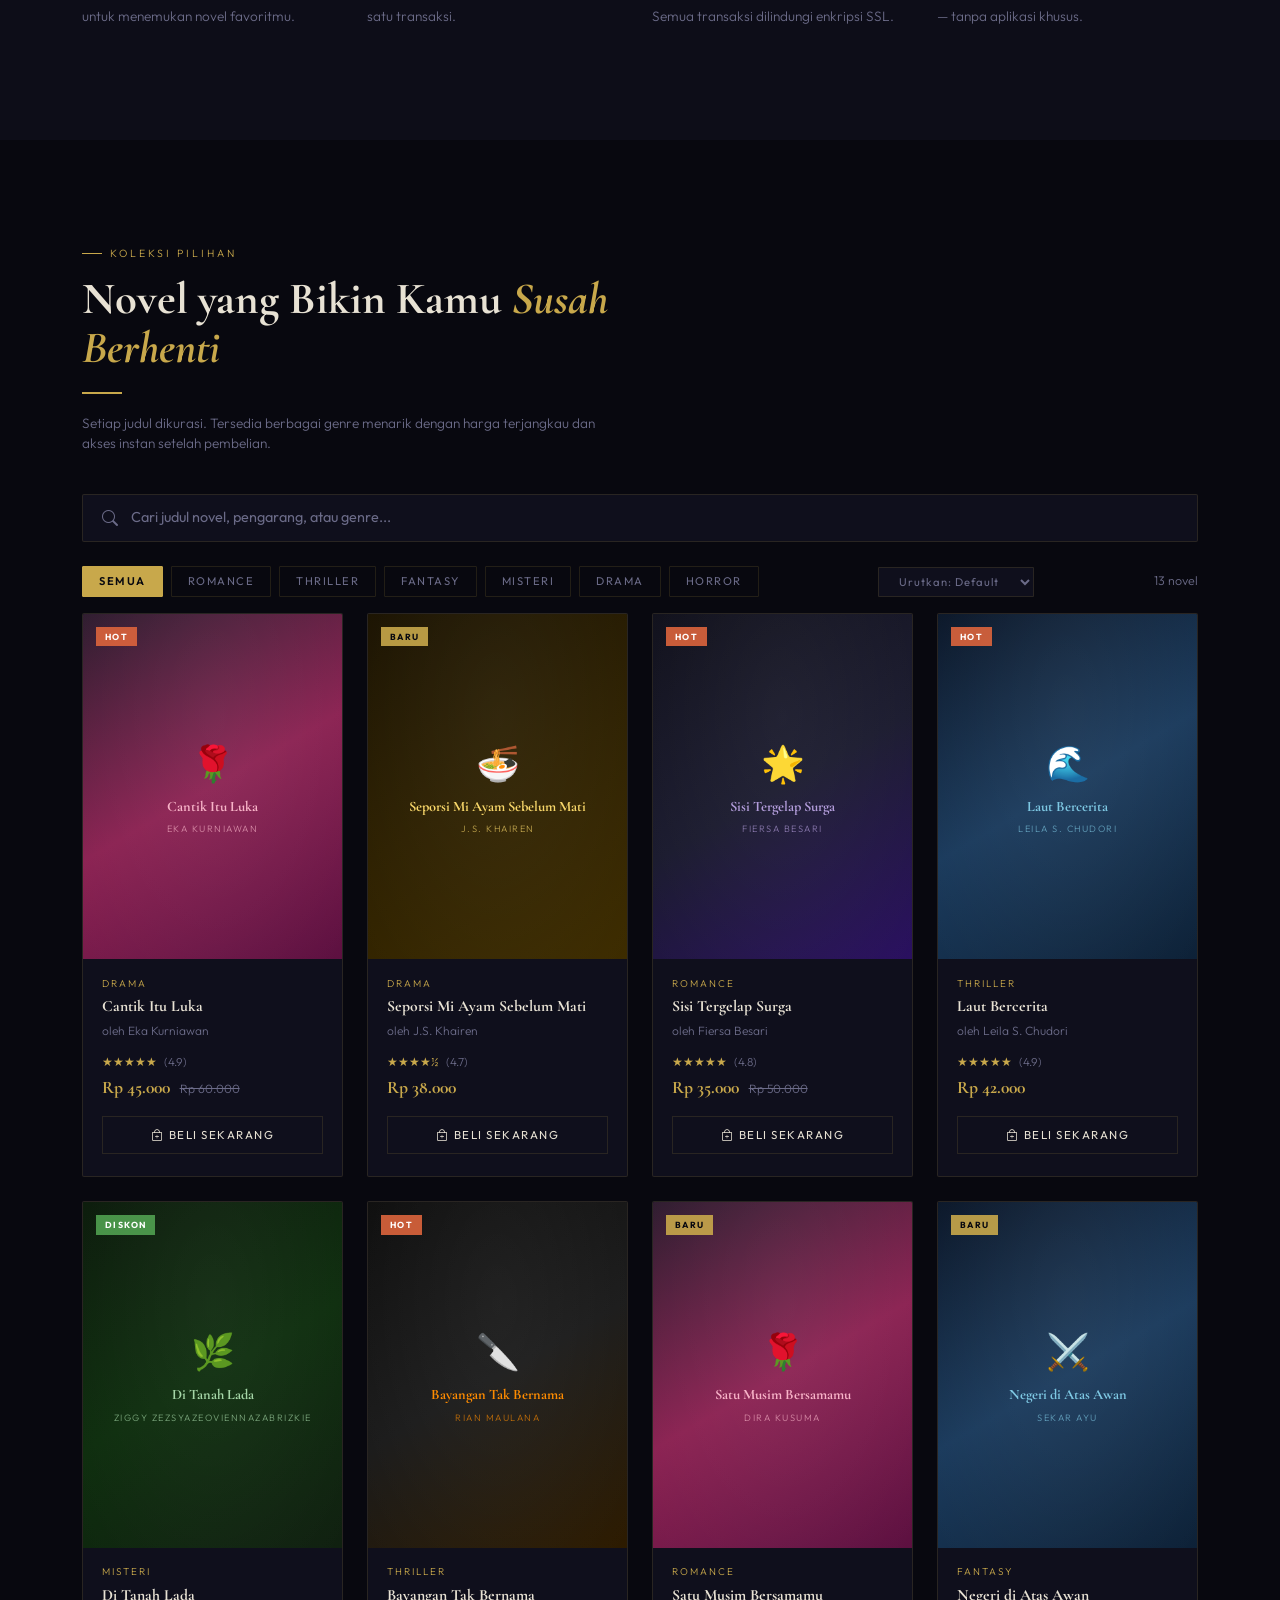
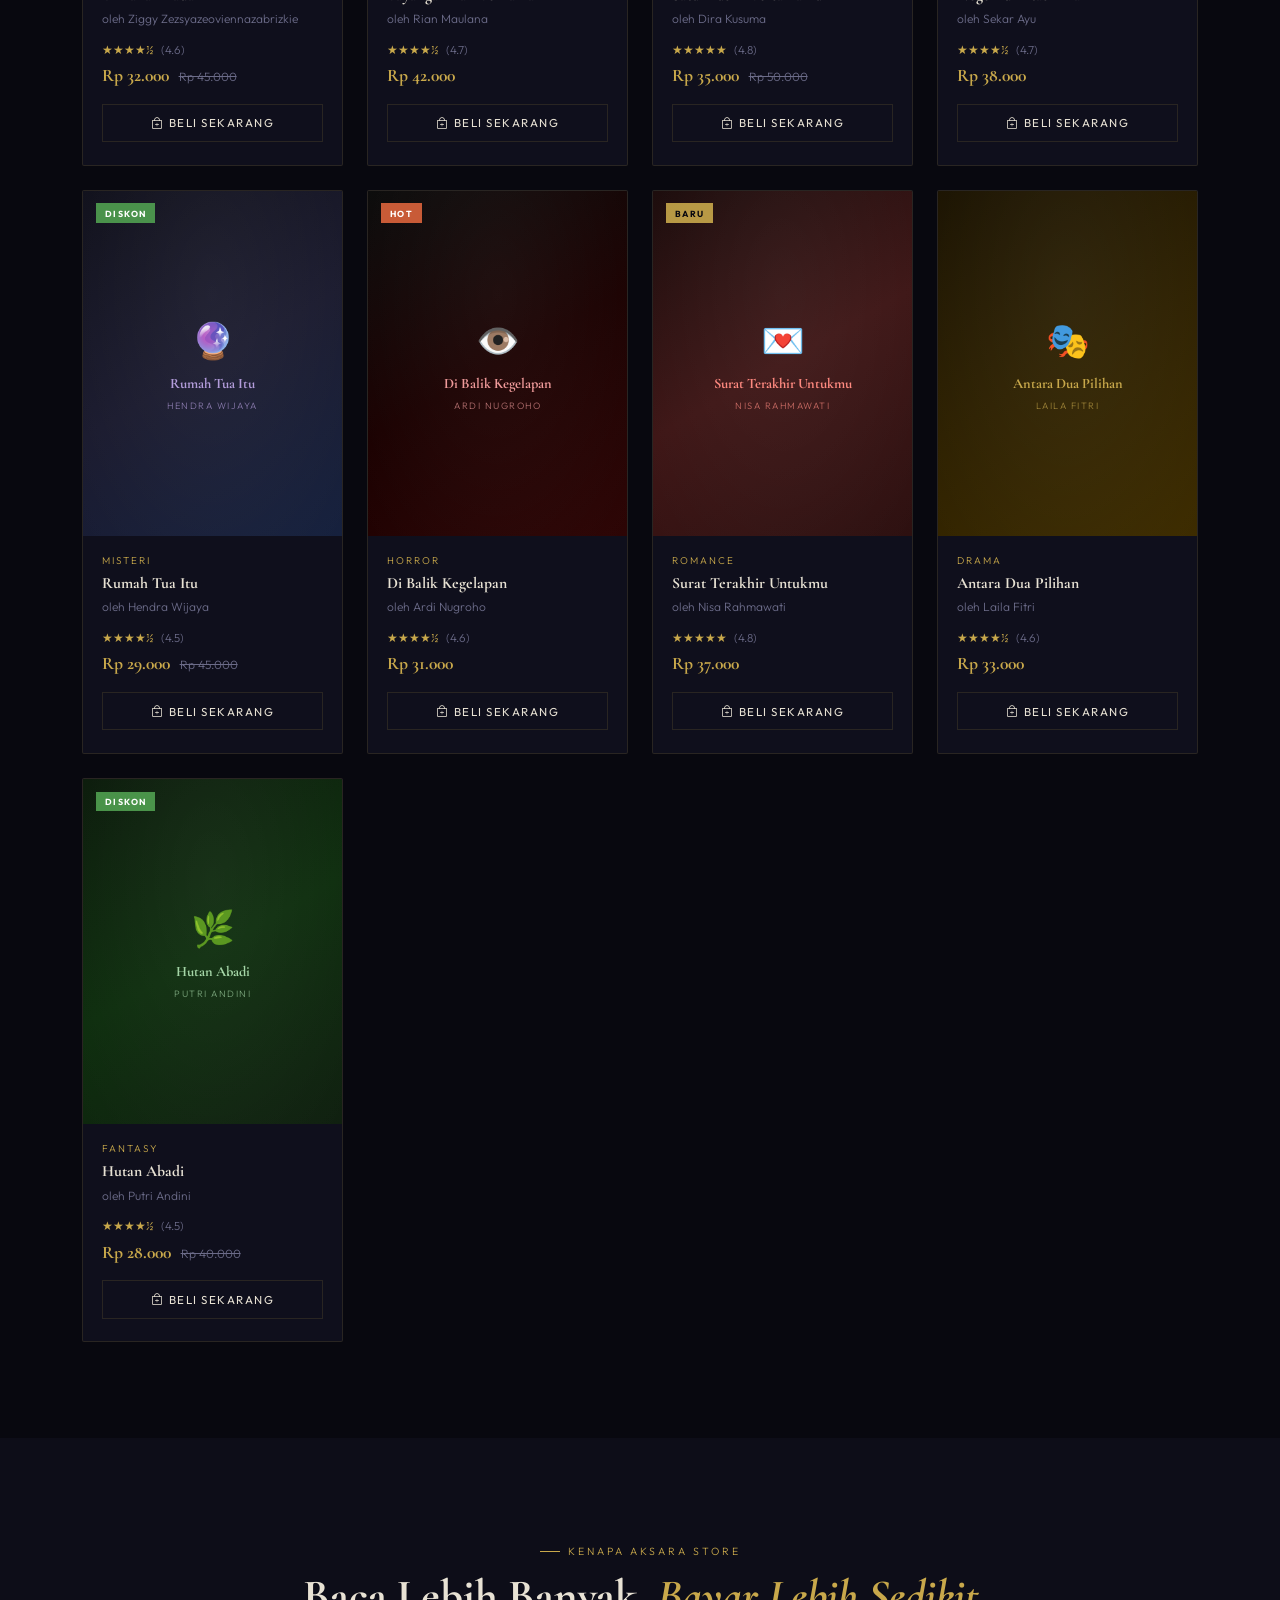
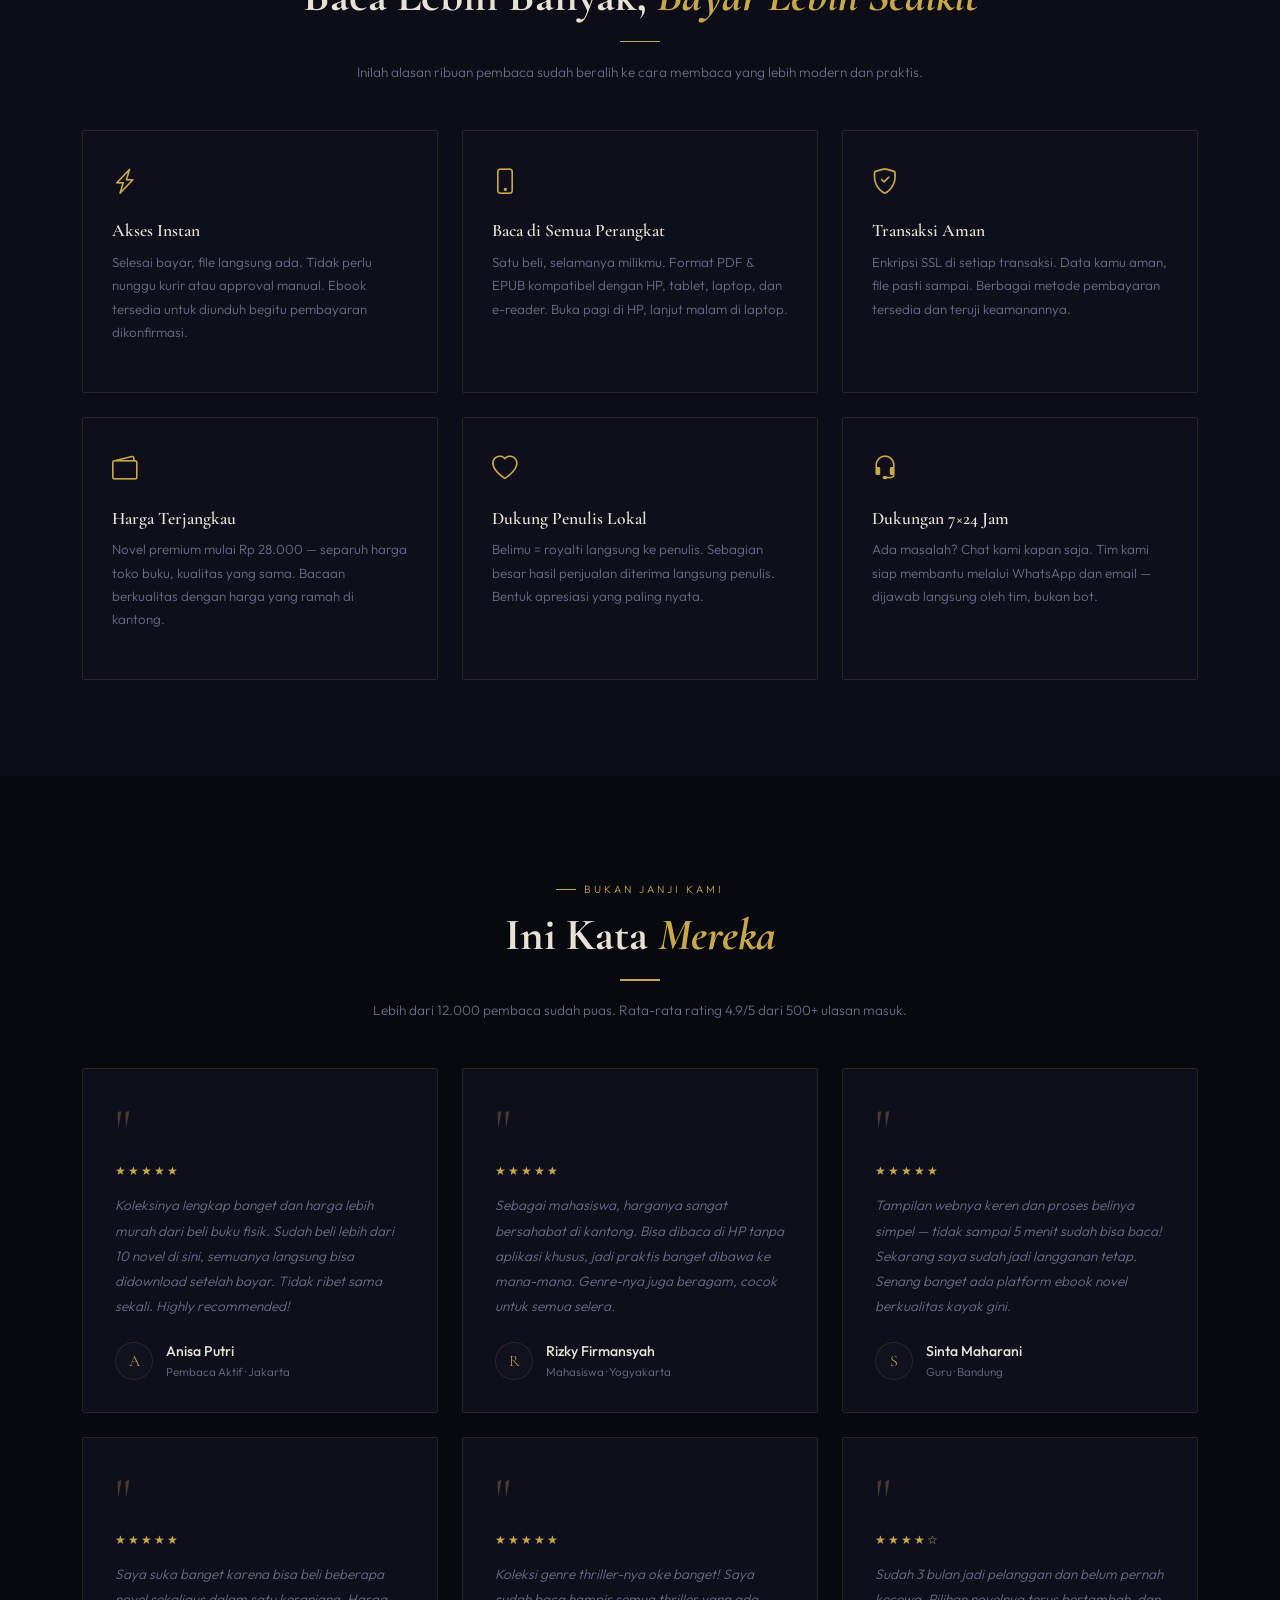
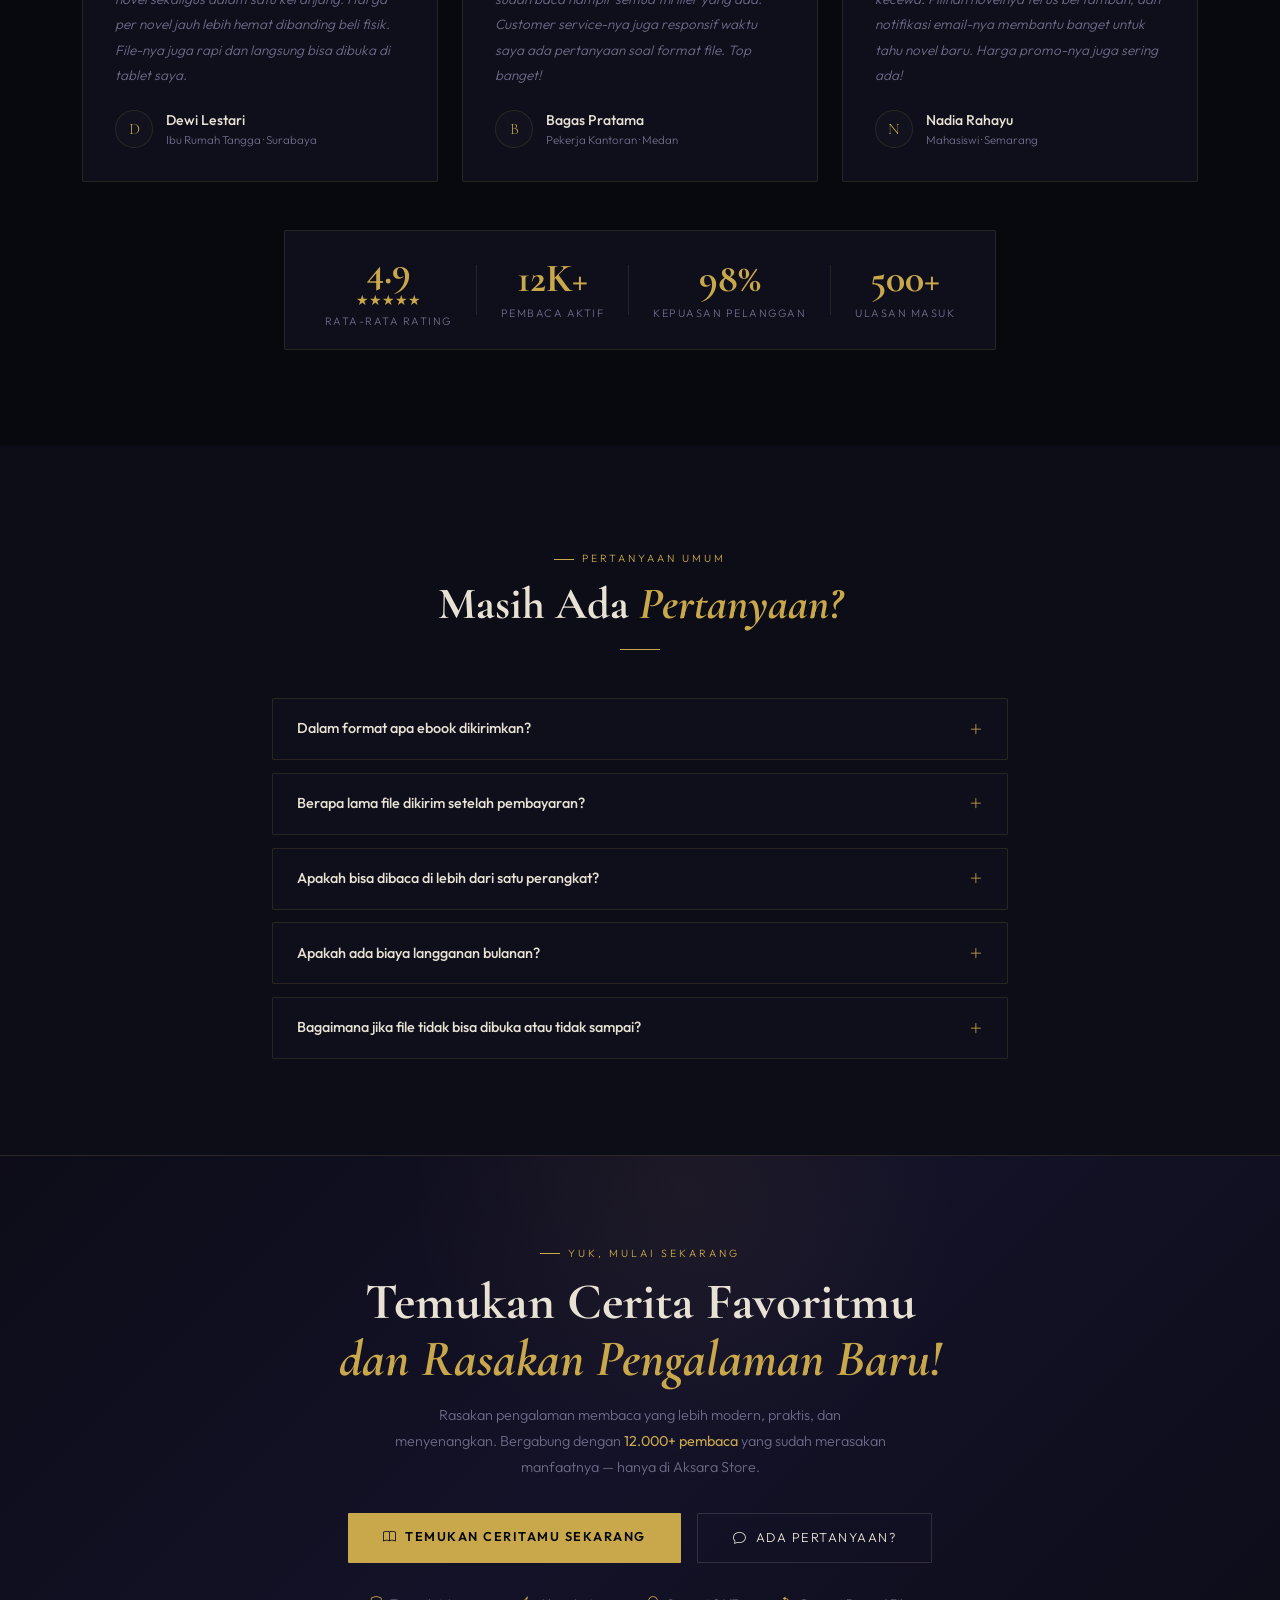
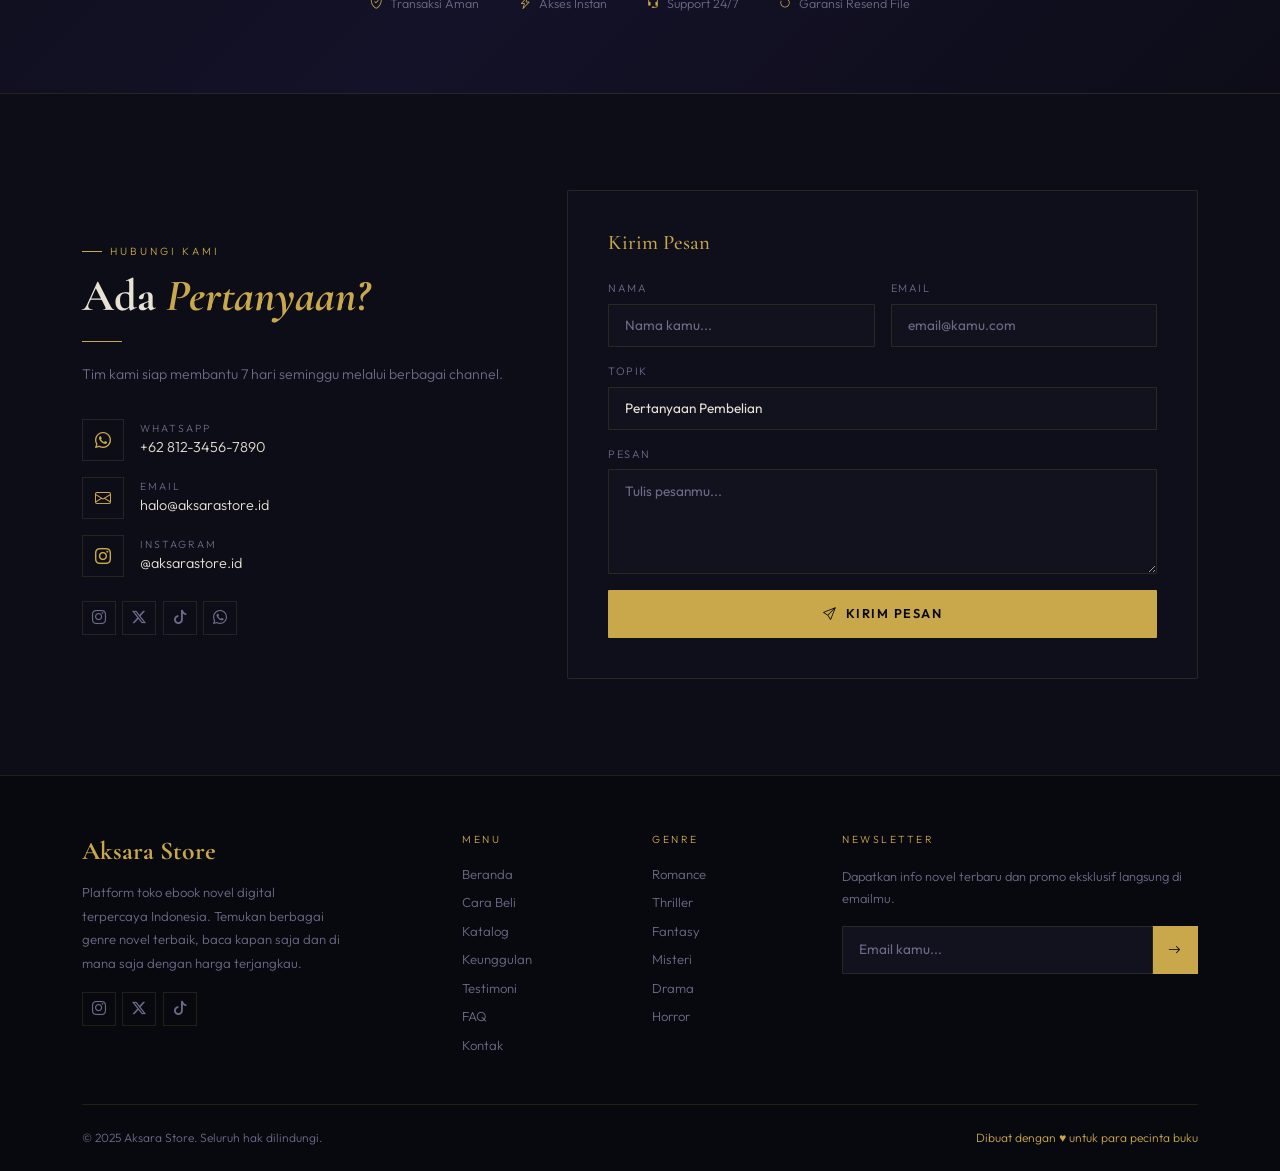
==== commit fd3f41e4: "Rename aksara-store-revised (1).html to index.html" ====
--- a/index.html
+++ b/index.html
@@ -305,6 +305,101 @@
       .pay-method{grid-template-columns:repeat(2,1fr)}
       .detail-btns{flex-direction:column}
     }
+
+    /* ══════════════════════════════════════════════════════════════════
+       AUTH: LOGIN / REGISTER
+    ══════════════════════════════════════════════════════════════════ */
+    .auth-tabs{display:flex;gap:0;margin-bottom:1.8rem;border-bottom:1px solid var(--border)}
+    .auth-tab{flex:1;background:transparent;border:none;color:var(--muted);padding:.8rem 0;font-family:var(--sans);font-size:.75rem;letter-spacing:1.5px;text-transform:uppercase;cursor:pointer;position:relative;transition:color .3s}
+    .auth-tab.active{color:var(--gold)}
+    .auth-tab.active::after{content:'';position:absolute;left:0;right:0;bottom:-1px;height:2px;background:var(--gold)}
+    .auth-form{display:none}
+    .auth-form.active{display:block}
+    .auth-err{background:rgba(224,85,85,.1);border:1px solid rgba(224,85,85,.3);color:var(--red);font-size:.78rem;padding:.6rem .9rem;margin-bottom:1rem;display:none;border-radius:1px}
+    .auth-err.show{display:block}
+    .auth-hint{font-size:.72rem;color:var(--muted);margin-top:1rem;text-align:center;line-height:1.7}
+    .auth-hint b{color:var(--gold);font-weight:600}
+
+    /* ── NAV USER ── */
+    .nav-user{position:relative}
+    .nav-user-btn{background:transparent;border:1px solid var(--border);color:var(--text);display:flex;align-items:center;gap:.5rem;padding:.4rem .7rem .4rem .4rem;border-radius:1px;cursor:pointer;transition:all .3s;font-family:var(--sans)}
+    .nav-user-btn:hover{border-color:var(--gold)}
+    .nav-avatar{width:26px;height:26px;border-radius:50%;background:var(--gold);color:#08080f;display:flex;align-items:center;justify-content:center;font-size:.7rem;font-weight:700;flex-shrink:0}
+    .nav-user-name{font-size:.72rem;letter-spacing:.5px;max-width:100px;overflow:hidden;text-overflow:ellipsis;white-space:nowrap}
+    .nav-user-menu{position:absolute;top:calc(100% + 10px);right:0;background:var(--bg2);border:1px solid var(--border);min-width:210px;border-radius:2px;box-shadow:0 20px 50px rgba(0,0,0,.5);opacity:0;transform:translateY(-8px);pointer-events:none;transition:all .25s ease;z-index:1500}
+    .nav-user-menu.open{opacity:1;transform:translateY(0);pointer-events:all}
+    .num-head{padding:.9rem 1.1rem;border-bottom:1px solid var(--border)}
+    .num-head .n{font-size:.85rem;font-weight:600}
+    .num-head .e{font-size:.7rem;color:var(--muted);margin-top:.1rem}
+    .num-role{display:inline-block;margin-top:.4rem;font-size:.58rem;letter-spacing:1.5px;text-transform:uppercase;color:var(--gold);border:1px solid var(--border);padding:.15rem .5rem}
+    .num-item{display:flex;align-items:center;gap:.6rem;padding:.75rem 1.1rem;font-size:.8rem;color:var(--text);text-decoration:none;cursor:pointer;transition:all .2s;background:transparent;border:none;width:100%;text-align:left;font-family:var(--sans)}
+    .num-item:hover{background:rgba(200,168,75,.08);color:var(--gold)}
+    .num-item i{width:16px;font-size:.85rem}
+    .num-item.danger:hover{background:rgba(224,85,85,.08);color:var(--red)}
+
+    /* ══════════════════════════════════════════════════════════════════
+       DASHBOARD (BUYER & ADMIN)
+    ══════════════════════════════════════════════════════════════════ */
+    .dash-overlay{position:fixed;inset:0;background:var(--bg);z-index:4000;opacity:0;pointer-events:none;transition:opacity .3s ease;overflow-y:auto}
+    .dash-overlay.open{opacity:1;pointer-events:all}
+    .dash-topbar{position:sticky;top:0;background:rgba(8,8,15,.95);backdrop-filter:blur(20px);border-bottom:1px solid var(--border);padding:1.1rem 0;z-index:10}
+    .dash-topbar .container{display:flex;align-items:center;justify-content:space-between}
+    .dash-back{background:transparent;border:1px solid var(--border);color:var(--muted);padding:.5rem 1rem;font-size:.72rem;letter-spacing:1px;text-transform:uppercase;cursor:pointer;border-radius:1px;transition:all .3s;display:inline-flex;align-items:center;gap:.5rem}
+    .dash-back:hover{border-color:var(--gold);color:var(--gold)}
+    .dash-brand{font-family:var(--serif);color:var(--gold);font-size:1.3rem;font-weight:700}
+    .dash-body{padding:3rem 0 5rem}
+    .dash-head{margin-bottom:2.5rem}
+    .dash-head h1{font-family:var(--serif);font-size:clamp(1.8rem,3.5vw,2.6rem);font-weight:700}
+    .dash-head h1 em{font-style:italic;color:var(--gold)}
+    .dash-head p{color:var(--muted);font-size:.85rem;margin-top:.4rem}
+
+    .stat-card{background:var(--card);border:1px solid var(--border);padding:1.4rem 1.6rem;border-radius:2px}
+    .stat-card .lbl{font-size:.65rem;letter-spacing:2px;text-transform:uppercase;color:var(--muted);margin-bottom:.5rem}
+    .stat-card .val{font-family:var(--serif);font-size:2rem;font-weight:700;color:var(--gold)}
+
+    .dash-panel{background:var(--card);border:1px solid var(--border);border-radius:2px;padding:1.8rem}
+    .dash-panel-head{display:flex;align-items:center;justify-content:space-between;margin-bottom:1.5rem;gap:1rem;flex-wrap:wrap}
+    .dash-panel-title{font-family:var(--serif);font-size:1.25rem;font-weight:700}
+
+    .purchase-row{display:flex;align-items:center;gap:1rem;padding:1rem 0;border-bottom:1px solid var(--border)}
+    .purchase-row:last-child{border-bottom:none}
+    .pr-cover{width:48px;height:64px;border-radius:2px;overflow:hidden;flex-shrink:0}
+    .pr-info{flex:1;min-width:0}
+    .pr-title{font-size:.9rem;font-weight:500}
+    .pr-meta{font-size:.72rem;color:var(--muted);margin-top:.2rem}
+    .pr-price{font-family:var(--serif);color:var(--gold);font-weight:700;font-size:.95rem;white-space:nowrap}
+    .empty-state{text-align:center;padding:3rem 1rem;color:var(--muted)}
+    .empty-state i{font-size:2.5rem;color:var(--border);margin-bottom:1rem;display:block}
+
+    .admin-table{width:100%;border-collapse:collapse}
+    .admin-table th{text-align:left;font-size:.65rem;letter-spacing:1.5px;text-transform:uppercase;color:var(--muted);padding:.7rem .6rem;border-bottom:1px solid var(--border);white-space:nowrap}
+    .admin-table td{padding:.8rem .6rem;border-bottom:1px solid var(--border);font-size:.82rem;vertical-align:middle}
+    .admin-table tr:last-child td{border-bottom:none}
+    .at-cover{width:34px;height:46px;border-radius:2px;overflow:hidden;flex-shrink:0}
+    .at-title{font-weight:500}
+    .at-title small{display:block;color:var(--muted);font-weight:300;font-size:.7rem;margin-top:.1rem}
+    .badge-genre{background:rgba(200,168,75,.1);color:var(--gold);border:1px solid var(--border);font-size:.62rem;letter-spacing:1px;text-transform:uppercase;padding:.2rem .55rem;border-radius:1px}
+    .at-actions{display:flex;gap:.4rem}
+    .icon-btn{background:transparent;border:1px solid var(--border);color:var(--muted);width:30px;height:30px;border-radius:1px;display:inline-flex;align-items:center;justify-content:center;cursor:pointer;transition:all .3s;font-size:.8rem}
+    .icon-btn:hover{border-color:var(--gold);color:var(--gold)}
+    .icon-btn.danger:hover{border-color:var(--red);color:var(--red)}
+
+    .btn-admin{background:var(--gold);color:#08080f;border:none;padding:.6rem 1.3rem;font-size:.75rem;font-weight:600;letter-spacing:1px;text-transform:uppercase;cursor:pointer;border-radius:1px;transition:all .3s;display:inline-flex;align-items:center;gap:.5rem;font-family:var(--sans)}
+    .btn-admin:hover{background:var(--gold2)}
+    .btn-admin-outline{background:transparent;color:var(--text);border:1px solid var(--border);padding:.6rem 1.3rem;font-size:.75rem;letter-spacing:1px;text-transform:uppercase;cursor:pointer;border-radius:1px;transition:all .3s;font-family:var(--sans)}
+    .btn-admin-outline:hover{border-color:var(--gold);color:var(--gold)}
+
+    .dash-tabs{display:flex;gap:.5rem;margin-bottom:2rem;border-bottom:1px solid var(--border);flex-wrap:wrap}
+    .dash-tab-btn{background:transparent;border:none;color:var(--muted);padding:.8rem 1.2rem;font-size:.75rem;letter-spacing:1.5px;text-transform:uppercase;cursor:pointer;position:relative;transition:color .3s;font-family:var(--sans)}
+    .dash-tab-btn.active{color:var(--gold)}
+    .dash-tab-btn.active::after{content:'';position:absolute;left:0;right:0;bottom:-1px;height:2px;background:var(--gold)}
+    .dash-tab-pane{display:none}
+    .dash-tab-pane.active{display:block}
+
+    @media(max-width:768px){
+      .admin-table{display:block;overflow-x:auto;white-space:nowrap}
+      .nav-user-name{display:none}
+    }
   </style>
 </head>
 <body>
@@ -332,13 +427,14 @@
           <i class="bi bi-bag"></i>
           <span class="cart-count" id="cartCount">0</span>
         </button>
-        <a href="#katalog" class="btn-cta ms-2">Beli Sekarang</a>
+        <div id="navAuthSlot" class="ms-2"></div>
       </div>
       <div class="d-flex d-lg-none align-items-center gap-2">
         <button class="cart-btn" onclick="toggleCart()">
           <i class="bi bi-bag"></i>
           <span class="cart-count" id="cartCountMobile">0</span>
         </button>
+        <div id="navAuthSlotMobile"></div>
         <button class="btn p-0 border-0" type="button" data-bs-toggle="collapse" data-bs-target="#mNav">
           <i class="bi bi-list text-warning fs-3"></i>
         </button>
@@ -819,12 +915,213 @@
   </div>
 </div>
 
+<!-- ═══ AUTH MODAL (LOGIN / REGISTER) ═══ -->
+<div class="modal-overlay" id="authOverlay">
+  <div class="modal-box swal-modal-box" id="authBox" style="max-width:440px">
+    <div class="modal-head">
+      <div class="modal-title" id="authModalTitle">Masuk ke Akun</div>
+      <button class="modal-close" onclick="closeAuth()"><i class="bi bi-x-lg"></i></button>
+    </div>
+    <div class="modal-body">
+      <div class="auth-tabs">
+        <button class="auth-tab active" id="tabLogin" onclick="switchAuthTab('login')">Masuk</button>
+        <button class="auth-tab" id="tabRegister" onclick="switchAuthTab('register')">Daftar</button>
+      </div>
+
+      <!-- LOGIN -->
+      <div class="auth-form active" id="formLogin">
+        <div class="auth-err" id="loginErr"></div>
+        <div class="row g-3">
+          <div class="col-12"><label class="f-label">Email</label><input class="f-inp" type="email" id="li-email" placeholder="email@kamu.com"/></div>
+          <div class="col-12"><label class="f-label">Password</label><input class="f-inp" type="password" id="li-pass" placeholder="Password"/></div>
+          <div class="col-12"><button class="btn-gold w-100" onclick="doLogin()"><i class="bi bi-box-arrow-in-right me-2"></i>Masuk</button></div>
+        </div>
+        <div class="auth-hint">Demo admin: <b>admin@aksarastore.id</b> / <b>admin123</b></div>
+      </div>
+
+      <!-- REGISTER -->
+      <div class="auth-form" id="formRegister">
+        <div class="auth-err" id="regErr"></div>
+        <div class="row g-3">
+          <div class="col-12"><label class="f-label">Nama Lengkap</label><input class="f-inp" type="text" id="re-name" placeholder="Nama kamu"/></div>
+          <div class="col-12"><label class="f-label">Email</label><input class="f-inp" type="email" id="re-email" placeholder="email@kamu.com"/></div>
+          <div class="col-12"><label class="f-label">Password</label><input class="f-inp" type="password" id="re-pass" placeholder="Minimal 6 karakter"/></div>
+          <div class="col-12"><label class="f-label">Konfirmasi Password</label><input class="f-inp" type="password" id="re-pass2" placeholder="Ulangi password"/></div>
+          <div class="col-12"><button class="btn-gold w-100" onclick="doRegister()"><i class="bi bi-person-plus me-2"></i>Daftar Sekarang</button></div>
+        </div>
+        <div class="auth-hint">Dengan mendaftar kamu setuju dengan Syarat & Ketentuan Aksara Store.</div>
+      </div>
+    </div>
+  </div>
+</div>
+
+<!-- ═══ BUYER DASHBOARD ═══ -->
+<div class="dash-overlay" id="buyerDashOverlay">
+  <div class="dash-topbar">
+    <div class="container">
+      <div class="dash-brand">Aksara<sup style="font-size:.5rem;letter-spacing:2px;color:var(--muted);margin-left:3px">store</sup></div>
+      <button class="dash-back" onclick="closeDash('buyerDashOverlay')"><i class="bi bi-arrow-left"></i> Kembali ke Toko</button>
+    </div>
+  </div>
+  <div class="dash-body">
+    <div class="container">
+      <div class="dash-head rev on">
+        <div class="tag-line">Dashboard Saya</div>
+        <h1>Halo, <em id="buyerNameH1">Pembaca</em> 👋</h1>
+        <p>Kelola profil dan lihat riwayat pembelian ebook kamu di sini.</p>
+      </div>
+
+      <div class="row g-3 mb-4">
+        <div class="col-6 col-md-4"><div class="stat-card"><div class="lbl">Total Pembelian</div><div class="val" id="buyerStatCount">0</div></div></div>
+        <div class="col-6 col-md-4"><div class="stat-card"><div class="lbl">Total Belanja</div><div class="val" id="buyerStatSpent" style="font-size:1.4rem">Rp 0</div></div></div>
+        <div class="col-12 col-md-4"><div class="stat-card"><div class="lbl">Bergabung Sejak</div><div class="val" id="buyerStatJoin" style="font-size:1.1rem">-</div></div></div>
+      </div>
+
+      <div class="row g-4">
+        <div class="col-lg-8">
+          <div class="dash-panel">
+            <div class="dash-panel-head">
+              <div class="dash-panel-title">Riwayat Pembelian</div>
+            </div>
+            <div id="buyerPurchaseList"></div>
+          </div>
+        </div>
+        <div class="col-lg-4">
+          <div class="dash-panel">
+            <div class="dash-panel-title mb-3">Profil</div>
+            <div class="mb-3"><label class="f-label">Nama</label><div id="buyerProfName" style="font-size:.9rem"></div></div>
+            <div class="mb-3"><label class="f-label">Email</label><div id="buyerProfEmail" style="font-size:.9rem;color:var(--muted)"></div></div>
+            <button class="btn-admin-outline w-100" onclick="logoutUser()"><i class="bi bi-box-arrow-right me-2"></i>Keluar Akun</button>
+          </div>
+        </div>
+      </div>
+    </div>
+  </div>
+</div>
+
+<!-- ═══ ADMIN DASHBOARD ═══ -->
+<div class="dash-overlay" id="adminDashOverlay">
+  <div class="dash-topbar">
+    <div class="container">
+      <div class="dash-brand">Aksara<sup style="font-size:.5rem;letter-spacing:2px;color:var(--muted);margin-left:3px">store</sup> <span style="font-size:.6rem;color:var(--muted);letter-spacing:1px;text-transform:uppercase;margin-left:.4rem">/ Admin</span></div>
+      <button class="dash-back" onclick="closeDash('adminDashOverlay')"><i class="bi bi-arrow-left"></i> Kembali ke Toko</button>
+    </div>
+  </div>
+  <div class="dash-body">
+    <div class="container">
+      <div class="dash-head rev on">
+        <div class="tag-line">Panel Admin</div>
+        <h1>Kelola <em>Katalog Novel</em></h1>
+        <p>Tambah, ubah, atau hapus ebook novel yang tersedia di toko.</p>
+      </div>
+
+      <div class="row g-3 mb-4">
+        <div class="col-6 col-md-3"><div class="stat-card"><div class="lbl">Total Novel</div><div class="val" id="adminStatNovels">0</div></div></div>
+        <div class="col-6 col-md-3"><div class="stat-card"><div class="lbl">Total Pengguna</div><div class="val" id="adminStatUsers">0</div></div></div>
+        <div class="col-6 col-md-3"><div class="stat-card"><div class="lbl">Total Transaksi</div><div class="val" id="adminStatOrders">0</div></div></div>
+        <div class="col-6 col-md-3"><div class="stat-card"><div class="lbl">Total Pendapatan</div><div class="val" id="adminStatRevenue" style="font-size:1.3rem">Rp 0</div></div></div>
+      </div>
+
+      <div class="dash-tabs">
+        <button class="dash-tab-btn active" id="dtNovels" onclick="switchAdminTab('novels')">Katalog Novel</button>
+        <button class="dash-tab-btn" id="dtOrders" onclick="switchAdminTab('orders')">Transaksi</button>
+        <button class="dash-tab-btn" id="dtUsers" onclick="switchAdminTab('users')">Pengguna</button>
+      </div>
+
+      <!-- TAB: NOVELS -->
+      <div class="dash-tab-pane active" id="paneNovels">
+        <div class="dash-panel">
+          <div class="dash-panel-head">
+            <div class="dash-panel-title">Daftar Novel</div>
+            <button class="btn-admin" onclick="openNovelForm()"><i class="bi bi-plus-lg"></i> Tambah Novel</button>
+          </div>
+          <div style="overflow-x:auto">
+            <table class="admin-table">
+              <thead><tr><th></th><th>Judul</th><th>Genre</th><th>Harga</th><th>Rating</th><th>Badge</th><th></th></tr></thead>
+              <tbody id="adminNovelTable"></tbody>
+            </table>
+          </div>
+        </div>
+      </div>
+
+      <!-- TAB: ORDERS -->
+      <div class="dash-tab-pane" id="paneOrders">
+        <div class="dash-panel">
+          <div class="dash-panel-head"><div class="dash-panel-title">Transaksi Pembeli</div></div>
+          <div style="overflow-x:auto">
+            <table class="admin-table">
+              <thead><tr><th>Pembeli</th><th>Novel</th><th>Total</th><th>Tanggal</th></tr></thead>
+              <tbody id="adminOrderTable"></tbody>
+            </table>
+          </div>
+        </div>
+      </div>
+
+      <!-- TAB: USERS -->
+      <div class="dash-tab-pane" id="paneUsers">
+        <div class="dash-panel">
+          <div class="dash-panel-head"><div class="dash-panel-title">Pengguna Terdaftar</div></div>
+          <div style="overflow-x:auto">
+            <table class="admin-table">
+              <thead><tr><th>Nama</th><th>Email</th><th>Role</th><th>Bergabung</th></tr></thead>
+              <tbody id="adminUserTable"></tbody>
+            </table>
+          </div>
+        </div>
+      </div>
+    </div>
+  </div>
+</div>
+
+<!-- ═══ NOVEL FORM MODAL (ADMIN CRUD) ═══ -->
+<div class="modal-overlay" id="novelFormOverlay">
+  <div class="modal-box swal-modal-box" id="novelFormBox">
+    <div class="modal-head">
+      <div class="modal-title" id="novelFormTitle">Tambah Novel</div>
+      <button class="modal-close" onclick="closeNovelForm()"><i class="bi bi-x-lg"></i></button>
+    </div>
+    <div class="modal-body">
+      <input type="hidden" id="nf-id"/>
+      <div class="row g-3">
+        <div class="col-md-8"><label class="f-label">Judul Novel *</label><input class="f-inp" type="text" id="nf-title" placeholder="Judul novel"/></div>
+        <div class="col-md-4"><label class="f-label">Icon (emoji)</label><input class="f-inp" type="text" id="nf-icon" placeholder="📖"/></div>
+        <div class="col-md-6"><label class="f-label">Penulis *</label><input class="f-inp" type="text" id="nf-author" placeholder="Nama penulis"/></div>
+        <div class="col-md-6"><label class="f-label">Genre *</label>
+          <select class="f-inp" id="nf-genre">
+            <option value="romance">Romance</option>
+            <option value="thriller">Thriller</option>
+            <option value="fantasy">Fantasy</option>
+            <option value="misteri">Misteri</option>
+            <option value="drama">Drama</option>
+            <option value="horror">Horror</option>
+          </select>
+        </div>
+        <div class="col-md-4"><label class="f-label">Harga (Rp) *</label><input class="f-inp" type="number" id="nf-price" placeholder="35000"/></div>
+        <div class="col-md-4"><label class="f-label">Harga Asli (opsional)</label><input class="f-inp" type="number" id="nf-orig" placeholder="50000"/></div>
+        <div class="col-md-4"><label class="f-label">Rating (1-5)</label><input class="f-inp" type="number" step="0.1" min="1" max="5" id="nf-rating" placeholder="4.7"/></div>
+        <div class="col-md-6"><label class="f-label">Badge</label>
+          <select class="f-inp" id="nf-badge">
+            <option value="">Tidak ada</option>
+            <option value="new">Baru</option>
+            <option value="hot">Hot</option>
+            <option value="disc">Diskon</option>
+          </select>
+        </div>
+        <div class="col-md-6"><label class="f-label">Warna Aksen</label><input class="f-inp" type="text" id="nf-color" placeholder="#c8a84b"/></div>
+        <div class="col-12"><label class="f-label">Deskripsi *</label><textarea class="f-inp" rows="3" id="nf-desc" placeholder="Deskripsi singkat novel..."></textarea></div>
+        <div class="col-12"><label class="f-label">Tags (pisahkan dengan koma)</label><input class="f-inp" type="text" id="nf-tags" placeholder="Romance, Sastra, Indonesia"/></div>
+        <div class="col-12"><button class="btn-gold w-100" onclick="saveNovel()"><i class="bi bi-check-lg me-2"></i>Simpan Novel</button></div>
+      </div>
+    </div>
+  </div>
+</div>
+
 <div id="toast"></div>
 
 <script src="https://cdn.jsdelivr.net/npm/bootstrap@5.3.2/dist/js/bootstrap.bundle.min.js"></script>
 <script>
 // ── DATA ──────────────────────────────────────────────────────────────────
-const novels = [
+let novels = [
   { id:1,  title:"Cantik Itu Luka",           author:"Eka Kurniawan",      genre:"drama",    price:45000, orig:60000, rating:4.9, badge:"hot",  icon:"🌹", bg:"linear-gradient(150deg,#2d1b2e,#8b2252,#5c1040)", color:"#f8b4c8", desc:"Novel epik yang menggabungkan realisme magis, sejarah, dan tragedi keluarga. Kisah tentang kecantikan, pengorbanan, dan luka yang tak pernah sembuh dari sebuah keluarga di Indonesia pascapenjajahan.", tags:["Realisme Magis","Sastra","Sejarah","Indonesia"] },
   { id:2,  title:"Seporsi Mi Ayam Sebelum Mati", author:"J.S. Khairen",   genre:"drama",    price:38000, orig:null,  rating:4.7, badge:"new",  icon:"🍜", bg:"linear-gradient(150deg,#1a1200,#2d2000,#3d2c00)", color:"#f8d76a", desc:"Kisah haru tentang seseorang yang memutuskan untuk menghabiskan hari terakhirnya dengan menikmati semangkuk mi ayam. Sebuah refleksi tentang hidup, kehilangan, dan hal-hal sederhana yang berarti.", tags:["Kontemporer","Emosional","Reflektif"] },
   { id:3,  title:"Sisi Tergelap Surga",         author:"Fiersa Besari",    genre:"romance",  price:35000, orig:50000, rating:4.8, badge:"hot",  icon:"🌟", bg:"linear-gradient(150deg,#0f0f1a,#1a1a2e,#2a1060)", color:"#b39ddb", desc:"Sebuah kisah cinta yang menyentuh hati, menceritakan perjalanan dua jiwa yang saling mencintai namun terpisah oleh takdir. Penuh dengan puisi dan kata-kata indah yang menyentuh jiwa.", tags:["Romance","Puitis","Menyentuh"] },
@@ -846,6 +1143,397 @@
 let sortMode = 'default';
 let selectedPay = '';
 let currentStep = 1;
+let pendingCheckoutAfterLogin = false;
+
+// ── PERSISTENCE: NOVELS CATALOG ─────────────────────────────────────────
+function loadNovels() {
+  const saved = localStorage.getItem('aksara_novels');
+  if (saved) {
+    try {
+      const parsed = JSON.parse(saved);
+      novels.length = 0;
+      parsed.forEach(n => novels.push(n));
+    } catch(e) { saveNovels(); }
+  } else {
+    saveNovels();
+  }
+}
+function saveNovels() {
+  localStorage.setItem('aksara_novels', JSON.stringify(novels));
+}
+
+// ══════════════════════════════════════════════════════════════════════
+// AUTH / USER SYSTEM (localStorage-based, client-side demo)
+// ══════════════════════════════════════════════════════════════════════
+const ADMIN_EMAIL = 'admin@aksarastore.id';
+
+function seedUsers() {
+  if (!localStorage.getItem('aksara_users')) {
+    const users = [
+      { name:'Admin Aksara', email: ADMIN_EMAIL, password:'admin123', role:'admin', joined: new Date().toISOString() }
+    ];
+    saveUsers(users);
+  }
+}
+function getUsers() { return JSON.parse(localStorage.getItem('aksara_users') || '[]'); }
+function saveUsers(u) { localStorage.setItem('aksara_users', JSON.stringify(u)); }
+function getOrders() { return JSON.parse(localStorage.getItem('aksara_orders') || '[]'); }
+function saveOrders(o) { localStorage.setItem('aksara_orders', JSON.stringify(o)); }
+function getCurrentUser() {
+  const email = localStorage.getItem('aksara_session');
+  if (!email) return null;
+  return getUsers().find(u => u.email === email) || null;
+}
+function initials(name) {
+  return name.split(' ').filter(Boolean).slice(0,2).map(w => w[0].toUpperCase()).join('');
+}
+
+// ── AUTH MODAL ───────────────────────────────────────────────────────────
+function switchAuthTab(tab) {
+  document.getElementById('tabLogin').classList.toggle('active', tab==='login');
+  document.getElementById('tabRegister').classList.toggle('active', tab==='register');
+  document.getElementById('formLogin').classList.toggle('active', tab==='login');
+  document.getElementById('formRegister').classList.toggle('active', tab==='register');
+  document.getElementById('authModalTitle').textContent = tab==='login' ? 'Masuk ke Akun' : 'Buat Akun Baru';
+  document.getElementById('loginErr').classList.remove('show');
+  document.getElementById('regErr').classList.remove('show');
+}
+
+function openAuth(tab='login') {
+  switchAuthTab(tab);
+  document.getElementById('li-email').value = '';
+  document.getElementById('li-pass').value = '';
+  document.getElementById('re-name').value = '';
+  document.getElementById('re-email').value = '';
+  document.getElementById('re-pass').value = '';
+  document.getElementById('re-pass2').value = '';
+  document.getElementById('authOverlay').classList.add('open');
+  document.body.style.overflow = 'hidden';
+}
+
+function closeAuth() {
+  document.getElementById('authOverlay').classList.remove('open');
+  document.body.style.overflow = '';
+  pendingCheckoutAfterLogin = false;
+}
+
+function doLogin() {
+  const email = document.getElementById('li-email').value.trim().toLowerCase();
+  const pass = document.getElementById('li-pass').value;
+  const err = document.getElementById('loginErr');
+  err.classList.remove('show');
+  if (!email || !pass) { err.textContent = '⚠ Email dan password wajib diisi!'; err.classList.add('show'); return; }
+  const user = getUsers().find(u => u.email.toLowerCase() === email && u.password === pass);
+  if (!user) { err.textContent = '⚠ Email atau password salah!'; err.classList.add('show'); return; }
+  localStorage.setItem('aksara_session', user.email);
+  closeAuth();
+  renderAuthUI();
+  toast(`✦ Selamat datang kembali, ${user.name}!`);
+  if (pendingCheckoutAfterLogin) {
+    pendingCheckoutAfterLogin = false;
+    if (cart.length > 0) openCheckout();
+  }
+}
+
+function doRegister() {
+  const name = document.getElementById('re-name').value.trim();
+  const email = document.getElementById('re-email').value.trim().toLowerCase();
+  const pass = document.getElementById('re-pass').value;
+  const pass2 = document.getElementById('re-pass2').value;
+  const err = document.getElementById('regErr');
+  err.classList.remove('show');
+  if (!name || !email || !pass || !pass2) { err.textContent = '⚠ Semua kolom wajib diisi!'; err.classList.add('show'); return; }
+  if (!email.includes('@')) { err.textContent = '⚠ Format email tidak valid!'; err.classList.add('show'); return; }
+  if (pass.length < 6) { err.textContent = '⚠ Password minimal 6 karakter!'; err.classList.add('show'); return; }
+  if (pass !== pass2) { err.textContent = '⚠ Konfirmasi password tidak cocok!'; err.classList.add('show'); return; }
+  const users = getUsers();
+  if (users.find(u => u.email.toLowerCase() === email)) { err.textContent = '⚠ Email sudah terdaftar. Silakan masuk.'; err.classList.add('show'); return; }
+  const newUser = { name, email, password: pass, role: 'buyer', joined: new Date().toISOString() };
+  users.push(newUser);
+  saveUsers(users);
+  localStorage.setItem('aksara_session', newUser.email);
+  closeAuth();
+  renderAuthUI();
+  toast(`✦ Akun berhasil dibuat! Selamat datang, ${name}!`);
+  if (pendingCheckoutAfterLogin) {
+    pendingCheckoutAfterLogin = false;
+    if (cart.length > 0) openCheckout();
+  }
+}
+
+function logoutUser() {
+  localStorage.removeItem('aksara_session');
+  renderAuthUI();
+  closeDash('buyerDashOverlay');
+  closeDash('adminDashOverlay');
+  toast('✦ Kamu berhasil keluar.');
+}
+
+function toggleUserMenu() { document.getElementById('navUserMenu').classList.toggle('open'); }
+function toggleUserMenuMobile() { document.getElementById('navUserMenuM').classList.toggle('open'); }
+
+document.addEventListener('click', (e) => {
+  const menu = document.getElementById('navUserMenu');
+  const btn = document.getElementById('navUserBtn');
+  if (menu && menu.classList.contains('open') && !menu.contains(e.target) && e.target !== btn && !(btn && btn.contains(e.target))) {
+    menu.classList.remove('open');
+  }
+  const menuM = document.getElementById('navUserMenuM');
+  const btnM = document.getElementById('navUserBtnM');
+  if (menuM && menuM.classList.contains('open') && !menuM.contains(e.target) && e.target !== btnM && !(btnM && btnM.contains(e.target))) {
+    menuM.classList.remove('open');
+  }
+});
+
+function renderAuthUI() {
+  const user = getCurrentUser();
+  const slotD = document.getElementById('navAuthSlot');
+  const slotM = document.getElementById('navAuthSlotMobile');
+  if (!user) {
+    slotD.innerHTML = `<button class="btn-cta" onclick="openAuth('login')">Masuk</button>`;
+    slotM.innerHTML = `<button class="cart-btn" onclick="openAuth('login')"><i class="bi bi-person"></i></button>`;
+    return;
+  }
+  const menuItems = user.role === 'admin'
+    ? `<button class="num-item" onclick="openAdminDash()"><i class="bi bi-speedometer2"></i>Dashboard Admin</button>
+       <button class="num-item" onclick="openBuyerDash()"><i class="bi bi-person-circle"></i>Dashboard Saya</button>`
+    : `<button class="num-item" onclick="openBuyerDash()"><i class="bi bi-speedometer2"></i>Dashboard Saya</button>`;
+  const menuHTML = `
+    <div class="num-head">
+      <div class="n">${user.name}</div>
+      <div class="e">${user.email}</div>
+      <div class="num-role">${user.role === 'admin' ? 'Admin' : 'Pembeli'}</div>
+    </div>
+    ${menuItems}
+    <button class="num-item danger" onclick="logoutUser()"><i class="bi bi-box-arrow-right"></i>Keluar</button>
+  `;
+  slotD.innerHTML = `
+    <div class="nav-user">
+      <button class="nav-user-btn" id="navUserBtn" onclick="toggleUserMenu()">
+        <span class="nav-avatar">${initials(user.name)}</span>
+        <span class="nav-user-name">${user.name.split(' ')[0]}</span>
+        <i class="bi bi-chevron-down" style="font-size:.6rem"></i>
+      </button>
+      <div class="nav-user-menu" id="navUserMenu">${menuHTML}</div>
+    </div>`;
+  slotM.innerHTML = `
+    <div class="nav-user">
+      <button class="nav-user-btn" id="navUserBtnM" onclick="toggleUserMenuMobile()" style="padding:.4rem">
+        <span class="nav-avatar">${initials(user.name)}</span>
+      </button>
+      <div class="nav-user-menu" id="navUserMenuM" style="right:0">${menuHTML}</div>
+    </div>`;
+}
+
+// ══════════════════════════════════════════════════════════════════════
+// BUYER DASHBOARD
+// ══════════════════════════════════════════════════════════════════════
+function openBuyerDash() {
+  const user = getCurrentUser();
+  if (!user) { openAuth('login'); return; }
+  document.getElementById('navUserMenu')?.classList.remove('open');
+  document.getElementById('navUserMenuM')?.classList.remove('open');
+
+  document.getElementById('buyerNameH1').textContent = user.name.split(' ')[0];
+  document.getElementById('buyerProfName').textContent = user.name;
+  document.getElementById('buyerProfEmail').textContent = user.email;
+  document.getElementById('buyerStatJoin').textContent = new Date(user.joined).toLocaleDateString('id-ID', { year:'numeric', month:'long' });
+
+  const myOrders = getOrders().filter(o => o.userEmail === user.email);
+  const totalItems = myOrders.reduce((s,o) => s + o.items.length, 0);
+  const totalSpent = myOrders.reduce((s,o) => s + o.total, 0);
+  document.getElementById('buyerStatCount').textContent = totalItems;
+  document.getElementById('buyerStatSpent').textContent = 'Rp ' + totalSpent.toLocaleString('id');
+
+  const list = document.getElementById('buyerPurchaseList');
+  if (myOrders.length === 0) {
+    list.innerHTML = `<div class="empty-state"><i class="bi bi-bag-x"></i>Belum ada pembelian. Yuk mulai jelajahi katalog novel kami!</div>`;
+  } else {
+    list.innerHTML = myOrders.slice().reverse().flatMap(o => o.items.map(it => {
+      const n = novels.find(x => x.id === it.id);
+      return `<div class="purchase-row">
+        <div class="pr-cover"><div class="cover-art" style="background:${n ? n.bg : 'linear-gradient(150deg,#222,#333)'};height:100%"><div style="font-size:1.3rem;position:relative;z-index:1">${n ? n.icon : '📖'}</div></div></div>
+        <div class="pr-info">
+          <div class="pr-title">${it.title}</div>
+          <div class="pr-meta">${new Date(o.date).toLocaleDateString('id-ID',{day:'numeric',month:'long',year:'numeric'})} · ${o.payment || '-'}</div>
+        </div>
+        <div class="pr-price">Rp ${it.price.toLocaleString('id')}</div>
+      </div>`;
+    })).join('');
+  }
+
+  document.getElementById('buyerDashOverlay').classList.add('open');
+  document.body.style.overflow = 'hidden';
+}
+
+function closeDash(id) {
+  document.getElementById(id).classList.remove('open');
+  document.body.style.overflow = '';
+}
+
+// ══════════════════════════════════════════════════════════════════════
+// ADMIN DASHBOARD
+// ══════════════════════════════════════════════════════════════════════
+function openAdminDash() {
+  const user = getCurrentUser();
+  if (!user || user.role !== 'admin') { toast('⚠ Kamu tidak punya akses admin!'); return; }
+  document.getElementById('navUserMenu')?.classList.remove('open');
+  document.getElementById('navUserMenuM')?.classList.remove('open');
+  renderAdminStats();
+  renderAdminNovelTable();
+  renderAdminOrderTable();
+  renderAdminUserTable();
+  switchAdminTab('novels');
+  document.getElementById('adminDashOverlay').classList.add('open');
+  document.body.style.overflow = 'hidden';
+}
+
+function switchAdminTab(tab) {
+  const map = { novels:['dtNovels','paneNovels'], orders:['dtOrders','paneOrders'], users:['dtUsers','paneUsers'] };
+  Object.keys(map).forEach(t => {
+    document.getElementById(map[t][0]).classList.toggle('active', t === tab);
+    document.getElementById(map[t][1]).classList.toggle('active', t === tab);
+  });
+}
+
+function renderAdminStats() {
+  const orders = getOrders();
+  const users = getUsers();
+  document.getElementById('adminStatNovels').textContent = novels.length;
+  document.getElementById('adminStatUsers').textContent = users.length;
+  document.getElementById('adminStatOrders').textContent = orders.length;
+  const revenue = orders.reduce((s,o) => s + o.total, 0);
+  document.getElementById('adminStatRevenue').textContent = 'Rp ' + revenue.toLocaleString('id');
+}
+
+function renderAdminNovelTable() {
+  const tbody = document.getElementById('adminNovelTable');
+  tbody.innerHTML = novels.map(n => `
+    <tr>
+      <td><div class="at-cover"><div class="cover-art" style="background:${n.bg};height:100%"><div style="font-size:1rem;position:relative;z-index:1">${n.icon}</div></div></div></td>
+      <td><div class="at-title">${n.title}<small>${n.author}</small></div></td>
+      <td><span class="badge-genre">${n.genre}</span></td>
+      <td>Rp ${n.price.toLocaleString('id')}</td>
+      <td>${n.rating}</td>
+      <td>${n.badge ? `<span class="badge-genre">${n.badge}</span>` : '-'}</td>
+      <td>
+        <div class="at-actions">
+          <button class="icon-btn" onclick="openNovelForm(${n.id})" title="Edit"><i class="bi bi-pencil"></i></button>
+          <button class="icon-btn danger" onclick="deleteNovel(${n.id})" title="Hapus"><i class="bi bi-trash3"></i></button>
+        </div>
+      </td>
+    </tr>
+  `).join('');
+}
+
+function renderAdminOrderTable() {
+  const tbody = document.getElementById('adminOrderTable');
+  const orders = getOrders().slice().reverse();
+  if (orders.length === 0) { tbody.innerHTML = `<tr><td colspan="4" style="text-align:center;color:var(--muted);padding:2rem">Belum ada transaksi</td></tr>`; return; }
+  tbody.innerHTML = orders.map(o => `
+    <tr>
+      <td>${o.userName}</td>
+      <td>${o.items.map(i => i.title).join(', ')}</td>
+      <td>Rp ${o.total.toLocaleString('id')}</td>
+      <td>${new Date(o.date).toLocaleDateString('id-ID',{day:'numeric',month:'short',year:'numeric'})}</td>
+    </tr>
+  `).join('');
+}
+
+function renderAdminUserTable() {
+  const tbody = document.getElementById('adminUserTable');
+  const users = getUsers();
+  tbody.innerHTML = users.map(u => `
+    <tr>
+      <td>${u.name}</td>
+      <td>${u.email}</td>
+      <td><span class="badge-genre">${u.role === 'admin' ? 'Admin' : 'Pembeli'}</span></td>
+      <td>${new Date(u.joined).toLocaleDateString('id-ID',{day:'numeric',month:'short',year:'numeric'})}</td>
+    </tr>
+  `).join('');
+}
+
+// ── NOVEL CRUD FORM ──────────────────────────────────────────────────────
+function openNovelForm(id) {
+  const isEdit = !!id;
+  document.getElementById('novelFormTitle').textContent = isEdit ? 'Edit Novel' : 'Tambah Novel';
+  if (isEdit) {
+    const n = novels.find(x => x.id === id);
+    document.getElementById('nf-id').value = n.id;
+    document.getElementById('nf-title').value = n.title;
+    document.getElementById('nf-icon').value = n.icon;
+    document.getElementById('nf-author').value = n.author;
+    document.getElementById('nf-genre').value = n.genre;
+    document.getElementById('nf-price').value = n.price;
+    document.getElementById('nf-orig').value = n.orig || '';
+    document.getElementById('nf-rating').value = n.rating;
+    document.getElementById('nf-badge').value = n.badge || '';
+    document.getElementById('nf-color').value = n.color;
+    document.getElementById('nf-desc').value = n.desc;
+    document.getElementById('nf-tags').value = n.tags.join(', ');
+  } else {
+    document.getElementById('nf-id').value = '';
+    ['nf-title','nf-icon','nf-author','nf-price','nf-orig','nf-rating','nf-color','nf-desc','nf-tags'].forEach(fid => document.getElementById(fid).value = '');
+    document.getElementById('nf-genre').value = 'romance';
+    document.getElementById('nf-badge').value = '';
+  }
+  document.getElementById('novelFormOverlay').classList.add('open');
+  document.body.style.overflow = 'hidden';
+}
+
+function closeNovelForm() {
+  document.getElementById('novelFormOverlay').classList.remove('open');
+  document.body.style.overflow = '';
+}
+
+function saveNovel() {
+  const id = document.getElementById('nf-id').value;
+  const title = document.getElementById('nf-title').value.trim();
+  const author = document.getElementById('nf-author').value.trim();
+  const genre = document.getElementById('nf-genre').value;
+  const price = parseInt(document.getElementById('nf-price').value) || 0;
+  const origRaw = document.getElementById('nf-orig').value;
+  const orig = origRaw ? parseInt(origRaw) : null;
+  const rating = parseFloat(document.getElementById('nf-rating').value) || 4.5;
+  const badge = document.getElementById('nf-badge').value || null;
+  const color = document.getElementById('nf-color').value.trim() || '#c8a84b';
+  const icon = document.getElementById('nf-icon').value.trim() || '📖';
+  const desc = document.getElementById('nf-desc').value.trim();
+  const tags = document.getElementById('nf-tags').value.split(',').map(t => t.trim()).filter(Boolean);
+
+  if (!title || !author || !desc || !price) {
+    toast('⚠ Judul, penulis, harga, dan deskripsi wajib diisi!');
+    return;
+  }
+
+  if (id) {
+    const idx = novels.findIndex(n => n.id === parseInt(id));
+    if (idx > -1) {
+      novels[idx] = { ...novels[idx], title, author, genre, price, orig, rating, badge, color, icon, desc, tags };
+    }
+    toast('✦ Novel berhasil diperbarui!');
+  } else {
+    const newId = novels.length ? Math.max(...novels.map(n => n.id)) + 1 : 1;
+    const bg = `linear-gradient(150deg,#1a1200,#2d2000,#3d2c00)`;
+    novels.push({ id:newId, title, author, genre, price, orig, rating, badge, icon, bg, color, desc, tags });
+    toast('✦ Novel baru berhasil ditambahkan!');
+  }
+  saveNovels();
+  closeNovelForm();
+  renderAdminNovelTable();
+  renderAdminStats();
+  renderGrid();
+}
+
+function deleteNovel(id) {
+  if (!confirm('Yakin ingin menghapus novel ini?')) return;
+  novels = novels.filter(n => n.id !== id);
+  saveNovels();
+  renderAdminNovelTable();
+  renderAdminStats();
+  renderGrid();
+  toast('✦ Novel berhasil dihapus.');
+}
 
 // ── RENDER GRID ──────────────────────────────────────────────────────────
 function renderGrid() {
@@ -1039,6 +1727,14 @@
 
 // ── CHECKOUT ─────────────────────────────────────────────────────────────
 function openCheckout() {
+  const user = getCurrentUser();
+  if (!user) {
+    toggleCart();
+    toast('⚠ Silakan masuk terlebih dahulu untuk melanjutkan pembelian!');
+    pendingCheckoutAfterLogin = true;
+    openAuth('login');
+    return;
+  }
   toggleCart();
   currentStep = 1;
   selectedPay = '';
@@ -1046,6 +1742,8 @@
   document.querySelectorAll('.form-step').forEach(s => s.classList.remove('active'));
   document.getElementById('step1').classList.add('active');
   updateStepUI(1);
+  document.getElementById('co-name').value = user.name || '';
+  document.getElementById('co-email').value = user.email || '';
   document.getElementById('checkoutOverlay').classList.add('open');
   document.body.style.overflow = 'hidden';
 }
@@ -1101,11 +1799,28 @@
 }
 
 function doCheckout() {
+  const user = getCurrentUser();
   const email = document.getElementById('co-email').value;
   document.getElementById('successEmail').textContent = email;
   document.querySelectorAll('.form-step').forEach(s => s.classList.remove('active'));
   document.getElementById('successScreen').classList.add('show');
   [1,2,3].forEach(i => { document.getElementById('si'+i).className='si-num done'; document.getElementById('si'+i).textContent='✓'; });
+
+  if (user && cart.length > 0) {
+    const orders = getOrders();
+    const total = cart.reduce((s,n) => s + n.price, 0);
+    orders.push({
+      id: Date.now(),
+      userEmail: user.email,
+      userName: user.name,
+      items: cart.map(n => ({ id:n.id, title:n.title, price:n.price })),
+      total,
+      date: new Date().toISOString(),
+      payment: selectedPay
+    });
+    saveOrders(orders);
+  }
+
   cart = [];
   updateCart();
 }
@@ -1139,10 +1854,16 @@
 
 // ── CLOSE ON ESC ────────────────────────────────────────────────────────
 document.addEventListener('keydown', e => {
-  if (e.key === 'Escape') { closeDetail(); closeCheckout(); }
+  if (e.key === 'Escape') {
+    closeDetail(); closeCheckout(); closeAuth(); closeNovelForm();
+    closeDash('buyerDashOverlay'); closeDash('adminDashOverlay');
+  }
 });
 
 // ── INIT ──────────────────────────────────────────────────────────────────
+seedUsers();
+loadNovels();
+renderAuthUI();
 renderGrid();
 </script>
 </body>
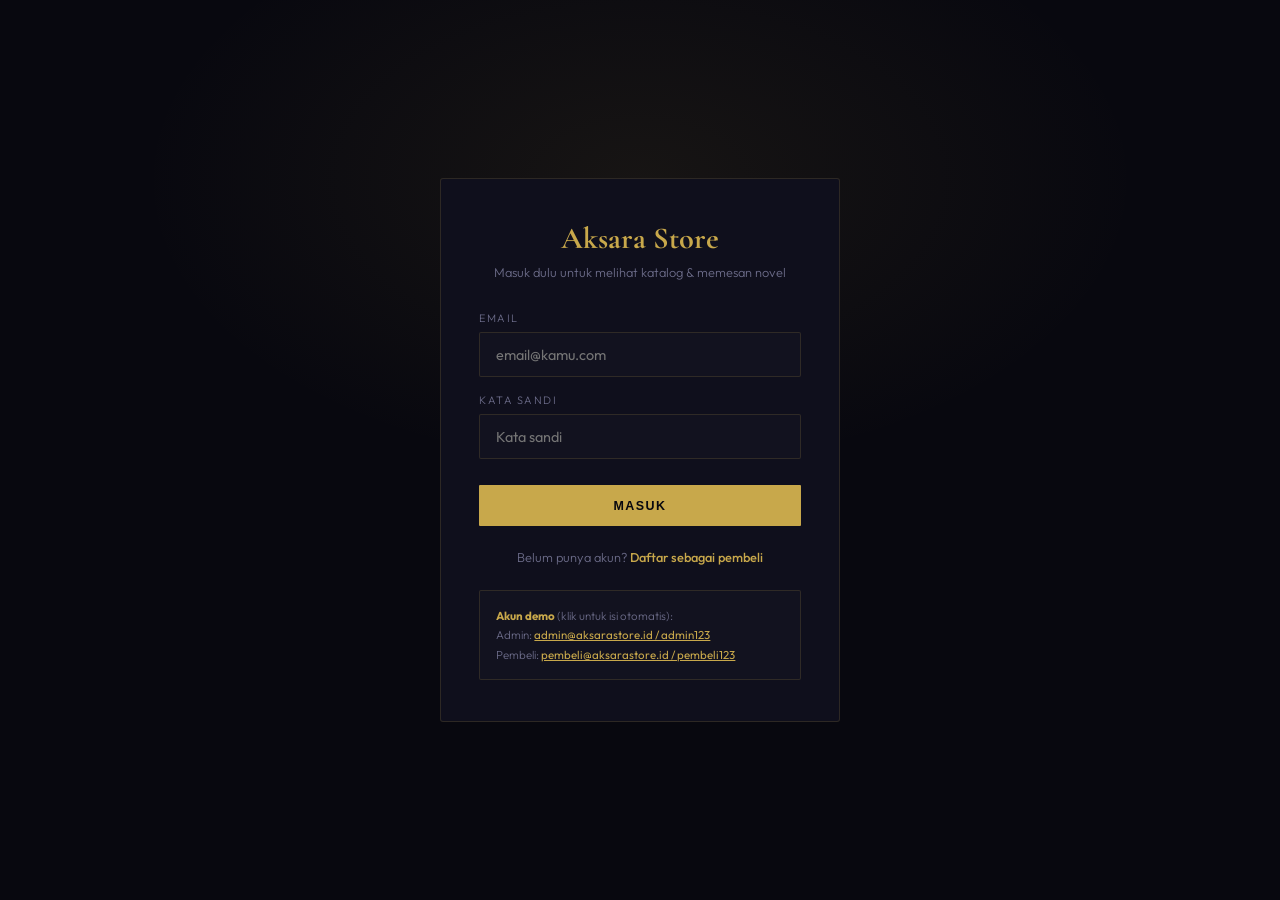
==== commit 7f3c031c: "Rename index (2).html to index.html" ====
--- a/index.html
+++ b/index.html
@@ -1,1870 +1,487 @@
 <!DOCTYPE html>
 <html lang="id">
 <head>
-  <meta charset="UTF-8"/>
-  <meta name="viewport" content="width=device-width, initial-scale=1.0"/>
-  <title>Aksara Store — Novel Digital & Ebook Premium</title>
-  <link href="https://cdn.jsdelivr.net/npm/bootstrap@5.3.2/dist/css/bootstrap.min.css" rel="stylesheet"/>
-  <link href="https://cdn.jsdelivr.net/npm/bootstrap-icons@1.11.3/font/bootstrap-icons.min.css" rel="stylesheet"/>
-  <link href="https://fonts.googleapis.com/css2?family=Cormorant+Garamond:ital,wght@0,400;0,600;0,700;1,400;1,600&family=Outfit:wght@300;400;500;600&display=swap" rel="stylesheet"/>
-  <style>
-    :root {
-      --bg:#08080f; --bg2:#0d0d18; --bg3:#12121f; --card:#0f0f1c;
-      --gold:#c8a84b; --gold2:#e5c97a; --text:#e8e2d4; --muted:#6b6b88;
-      --border:rgba(200,168,75,.14); --red:#e05555;
-      --serif:'Cormorant Garamond',Georgia,serif;
-      --sans:'Outfit',sans-serif;
-    }
-    *,*::before,*::after{box-sizing:border-box;margin:0;padding:0}
-    html{scroll-behavior:smooth}
-    body{background:var(--bg);color:var(--text);font-family:var(--sans);font-weight:300;overflow-x:hidden}
-    body::after{content:'';position:fixed;inset:0;background-image:url("data:image/svg+xml,%3Csvg xmlns='http://www.w3.org/2000/svg' width='300' height='300'%3E%3Cfilter id='n'%3E%3CfeTurbulence type='fractalNoise' baseFrequency='0.75' numOctaves='4' stitchTiles='stitch'/%3E%3C/filter%3E%3Crect width='300' height='300' filter='url(%23n)' opacity='0.04'/%3E%3C/svg%3E");pointer-events:none;z-index:9999;opacity:.4}
-    ::-webkit-scrollbar{width:3px}
-    ::-webkit-scrollbar-track{background:var(--bg)}
-    ::-webkit-scrollbar-thumb{background:var(--gold)}
-
-    /* ── NAVBAR ── */
-    .navbar{position:fixed;top:0;width:100%;z-index:1000;padding:1.2rem 0;transition:all .4s}
-    .navbar.scrolled{background:rgba(8,8,15,.93);backdrop-filter:blur(24px);padding:.8rem 0;border-bottom:1px solid var(--border)}
-    .nav-brand{font-family:var(--serif);font-size:1.7rem;font-weight:700;color:var(--gold);text-decoration:none}
-    .nav-brand sup{font-size:.5rem;letter-spacing:2px;text-transform:uppercase;color:var(--muted);vertical-align:super;margin-left:3px}
-    .nav-link-i{color:var(--muted);text-decoration:none;font-size:.75rem;letter-spacing:1.8px;text-transform:uppercase;padding:.4rem .8rem;transition:color .3s}
-    .nav-link-i:hover{color:var(--gold)}
-    .btn-cta{background:var(--gold);color:#08080f;border:none;border-radius:1px;padding:.5rem 1.4rem;font-size:.74rem;font-weight:600;letter-spacing:1.5px;text-transform:uppercase;text-decoration:none;transition:all .3s;display:inline-block}
-    .btn-cta:hover{background:var(--gold2);color:#08080f;transform:translateY(-1px)}
-    .cart-btn{position:relative;background:transparent;border:1px solid var(--border);color:var(--text);width:40px;height:40px;border-radius:1px;display:flex;align-items:center;justify-content:center;cursor:pointer;transition:all .3s;font-size:1.1rem}
-    .cart-btn:hover{border-color:var(--gold);color:var(--gold)}
-    .cart-count{position:absolute;top:-7px;right:-7px;background:var(--gold);color:#08080f;font-size:.6rem;font-weight:700;width:18px;height:18px;border-radius:50%;display:flex;align-items:center;justify-content:center;display:none}
-    .cart-count.show{display:flex}
-
-    /* ── HERO ── */
-    .hero{min-height:100vh;display:flex;align-items:center;position:relative;overflow:hidden;padding:8rem 0 5rem}
-    .hero-ambient{position:absolute;inset:0;background:radial-gradient(ellipse 55% 55% at 75% 45%,rgba(200,168,75,.07) 0%,transparent 65%),radial-gradient(ellipse 35% 50% at 15% 70%,rgba(80,60,160,.05) 0%,transparent 60%);pointer-events:none}
-    .hero-grid{position:absolute;inset:0;background-image:linear-gradient(rgba(200,168,75,.03) 1px,transparent 1px),linear-gradient(90deg,rgba(200,168,75,.03) 1px,transparent 1px);background-size:60px 60px;mask-image:radial-gradient(ellipse 80% 80% at 50% 50%,black 30%,transparent 80%)}
-    .eyebrow{display:inline-flex;align-items:center;gap:.6rem;font-size:.67rem;letter-spacing:3px;text-transform:uppercase;color:var(--gold);border:1px solid var(--border);padding:.4rem 1.1rem;margin-bottom:2rem;animation:fadeUp .7s ease both}
-    .dot-pulse{width:5px;height:5px;background:var(--gold);border-radius:50%;animation:pulse 2s infinite}
-    @keyframes pulse{0%,100%{opacity:1;transform:scale(1)}50%{opacity:.4;transform:scale(.7)}}
-    .hero-h1{font-family:var(--serif);font-size:clamp(3rem,6.5vw,6.5rem);font-weight:700;line-height:1.0;letter-spacing:-1px;animation:fadeUp .8s .08s ease both}
-    .hero-h1 .it{font-style:italic;color:var(--gold)}
-    .hero-h1 .ol{-webkit-text-stroke:1px rgba(200,168,75,.4);color:transparent}
-    .hero-sub{font-size:1rem;color:var(--muted);max-width:440px;line-height:1.85;margin:1.8rem 0 2.5rem;animation:fadeUp .8s .16s ease both}
-    .hero-btns{animation:fadeUp .8s .24s ease both}
-    .btn-gold{background:var(--gold);color:#08080f;border:none;border-radius:1px;padding:.9rem 2.2rem;font-size:.8rem;font-weight:600;letter-spacing:1.5px;text-transform:uppercase;text-decoration:none;transition:all .35s;display:inline-block;cursor:pointer}
-    .btn-gold:hover{background:var(--gold2);color:#08080f;transform:translateY(-2px);box-shadow:0 10px 35px rgba(200,168,75,.25)}
-    .btn-ghost{background:transparent;color:var(--text);border:1px solid rgba(232,226,212,.15);border-radius:1px;padding:.9rem 2.2rem;font-size:.8rem;letter-spacing:1.5px;text-transform:uppercase;text-decoration:none;transition:all .35s;display:inline-block}
-    .btn-ghost:hover{border-color:var(--gold);color:var(--gold)}
-    .hero-metrics{display:flex;gap:2.5rem;margin-top:4rem;padding-top:2rem;border-top:1px solid var(--border);animation:fadeUp .8s .32s ease both}
-    .mval{font-family:var(--serif);font-size:2.2rem;font-weight:700;color:var(--gold);line-height:1}
-    .mlbl{font-size:.67rem;color:var(--muted);letter-spacing:2px;text-transform:uppercase;margin-top:.3rem}
-
-    /* Hero books */
-    .books-wrap{position:relative;width:320px;height:420px;margin:0 auto;animation:fadeUp .9s .1s ease both}
-    .bk{position:absolute;border-radius:3px;overflow:hidden;box-shadow:0 25px 60px rgba(0,0,0,.6);transition:transform .4s ease;border:1px solid var(--border)}
-    .bk:hover{transform:translateY(-6px) !important}
-    .bk-main{width:180px;aspect-ratio:2/3;top:0;left:50%;transform:translateX(-50%);z-index:3;border-color:rgba(200,168,75,.25)}
-    .bk-l{width:130px;aspect-ratio:2/3;top:50px;left:0;transform:rotate(-8deg);z-index:2}
-    .bk-r{width:130px;aspect-ratio:2/3;top:60px;right:0;transform:rotate(6deg);z-index:2}
-    .bk-face{width:100%;height:100%;display:flex;flex-direction:column;align-items:center;justify-content:center;padding:1rem .7rem;text-align:center;position:relative;overflow:hidden}
-    .bk-face::before{content:'';position:absolute;left:0;top:0;bottom:0;width:6px;background:rgba(0,0,0,.3)}
-    .bk-ico{font-size:2rem;margin-bottom:.6rem;position:relative;z-index:1}
-    .bk-ttl{font-family:var(--serif);font-size:.85rem;font-weight:700;line-height:1.25;position:relative;z-index:1}
-    .bk-aut{font-size:.58rem;letter-spacing:1.5px;text-transform:uppercase;margin-top:.4rem;position:relative;z-index:1;opacity:.7}
-    .fl-badge{position:absolute;background:var(--gold);color:#08080f;font-size:.58rem;font-weight:700;letter-spacing:1.5px;text-transform:uppercase;padding:.3rem .7rem;top:1rem;right:-1.5rem;z-index:10;animation:float 3s ease-in-out infinite}
-    .fl-badge2{position:absolute;background:var(--card);border:1px solid var(--border);color:var(--text);font-size:.6rem;padding:.5rem .9rem;bottom:2rem;left:-1rem;z-index:10;animation:float 3.5s 1s ease-in-out infinite}
-    @keyframes float{0%,100%{transform:translateY(0)}50%{transform:translateY(-6px)}}
-
-    /* ── TICKER ── */
-    .ticker{background:var(--gold);padding:.7rem 0;overflow:hidden;white-space:nowrap}
-    .ticker-inner{display:inline-block;animation:tick 25s linear infinite;font-size:.68rem;font-weight:600;letter-spacing:2.5px;text-transform:uppercase;color:#08080f}
-    .ticker-inner span{margin:0 2.5rem}
-    @keyframes tick{from{transform:translateX(0)}to{transform:translateX(-50%)}}
-
-    /* ── SECTIONS ── */
-    .section{padding:6rem 0}
-    .section-alt{background:var(--bg2)}
-    .tag-line{display:inline-flex;align-items:center;gap:.5rem;font-size:.66rem;letter-spacing:3px;text-transform:uppercase;color:var(--gold);margin-bottom:.8rem}
-    .tag-line::before{content:'';width:20px;height:1px;background:var(--gold)}
-    .sec-h{font-family:var(--serif);font-size:clamp(2rem,3.5vw,3rem);font-weight:700;line-height:1.1}
-    .sec-h em{font-style:italic;color:var(--gold)}
-    .divider{width:40px;height:1.5px;background:var(--gold);margin:1.2rem 0}
-    .divider.mx-auto{margin-left:auto;margin-right:auto}
-
-    /* ── STEPS ── */
-    .step-num{font-family:var(--serif);font-size:4rem;font-weight:700;color:rgba(200,168,75,.1);line-height:1;margin-bottom:.5rem}
-    .step-icon{width:52px;height:52px;border:1px solid var(--border);display:flex;align-items:center;justify-content:center;font-size:1.3rem;margin-bottom:1rem;color:var(--gold);background:rgba(200,168,75,.04)}
-    .step-title{font-family:var(--serif);font-size:1.2rem;font-weight:600;margin-bottom:.5rem}
-    .step-desc{font-size:.85rem;color:var(--muted);line-height:1.75}
-    .step-conn{position:absolute;top:2.5rem;right:-15%;width:30%;height:1px;background:linear-gradient(90deg,var(--border),transparent)}
-
-    /* ── SEARCH BAR ── */
-    .search-wrap{background:var(--card);border:1px solid var(--border);border-radius:2px;padding:.7rem 1.2rem;display:flex;align-items:center;gap:.8rem;margin-bottom:1.5rem;transition:border-color .3s}
-    .search-wrap:focus-within{border-color:rgba(200,168,75,.4)}
-    .search-wrap i{color:var(--muted);font-size:1rem}
-    .search-wrap input{background:transparent;border:none;outline:none;color:var(--text);font-family:var(--sans);font-size:.9rem;flex:1}
-    .search-wrap input::placeholder{color:var(--muted)}
-    .search-wrap .clear-btn{background:transparent;border:none;color:var(--muted);cursor:pointer;font-size:.8rem;padding:0;transition:color .3s;display:none}
-    .search-wrap .clear-btn.show{display:block}
-    .search-wrap .clear-btn:hover{color:var(--gold)}
-
-    /* ── FILTER ROW ── */
-    .filter-row{display:flex;flex-wrap:wrap;gap:.5rem;align-items:center;margin-bottom:1rem}
-    .pill{background:transparent;border:1px solid var(--border);color:var(--muted);padding:.38rem 1rem;border-radius:1px;font-size:.7rem;letter-spacing:1.5px;text-transform:uppercase;cursor:pointer;transition:all .3s;font-family:var(--sans)}
-    .pill:hover,.pill.active{background:var(--gold);border-color:var(--gold);color:#08080f;font-weight:600}
-    .sort-select{background:var(--card);border:1px solid var(--border);color:var(--muted);padding:.38rem 1rem;border-radius:1px;font-size:.7rem;letter-spacing:1px;cursor:pointer;font-family:var(--sans);outline:none;transition:all .3s}
-    .sort-select:focus{border-color:rgba(200,168,75,.4);color:var(--text)}
-    .result-count{font-size:.78rem;color:var(--muted);margin-left:auto;align-self:center}
-
-    /* ── NOVEL CARD ── */
-    .ncard{background:var(--card);border:1px solid var(--border);border-radius:2px;overflow:hidden;transition:all .4s cubic-bezier(.25,.46,.45,.94);height:100%;cursor:pointer}
-    .ncard:hover{transform:translateY(-6px);border-color:rgba(200,168,75,.35);box-shadow:0 18px 45px rgba(0,0,0,.45)}
-    .ncard-cover{width:100%;aspect-ratio:3/4;overflow:hidden;position:relative}
-    .cover-art{width:100%;height:100%;display:flex;flex-direction:column;align-items:center;justify-content:center;position:relative;overflow:hidden;transition:transform .4s ease}
-    .ncard:hover .cover-art{transform:scale(1.04)}
-    .ca-ico{font-size:2.2rem;position:relative;z-index:1;margin-bottom:.5rem}
-    .ca-ttl{font-family:var(--serif);font-size:.9rem;font-weight:700;text-align:center;padding:0 .8rem;line-height:1.3;position:relative;z-index:1}
-    .ca-aut{font-size:.58rem;letter-spacing:1.5px;text-transform:uppercase;margin-top:.35rem;position:relative;z-index:1;opacity:.7}
-    .nc-badge{position:absolute;top:.8rem;left:.8rem;font-size:.55rem;font-weight:700;letter-spacing:1.5px;text-transform:uppercase;padding:.2rem .55rem;z-index:5}
-    .b-new{background:rgba(200,168,75,.9);color:#08080f}
-    .b-hot{background:rgba(220,100,60,.9);color:#fff}
-    .b-disc{background:rgba(80,160,80,.9);color:#fff}
-    .nc-body{padding:1.1rem 1.2rem 1.4rem}
-    .nc-genre{font-size:.62rem;letter-spacing:2px;text-transform:uppercase;color:var(--gold);margin-bottom:.35rem}
-    .nc-title{font-family:var(--serif);font-size:.98rem;font-weight:700;line-height:1.3;margin-bottom:.25rem}
-    .nc-author{font-size:.75rem;color:var(--muted);margin-bottom:.8rem}
-    .nc-price{font-family:var(--serif);font-size:1.1rem;font-weight:700;color:var(--gold)}
-    .nc-orig{font-size:.75rem;color:var(--muted);text-decoration:line-through;margin-left:.4rem}
-    .nc-rating{font-size:.72rem;color:var(--gold);margin-bottom:.3rem}
-    .nc-rating span{color:var(--muted);margin-left:.3rem}
-    .nc-btn{display:block;width:100%;background:transparent;border:1px solid var(--border);color:var(--text);padding:.6rem;font-size:.72rem;letter-spacing:1.5px;text-transform:uppercase;cursor:pointer;transition:all .3s;margin-top:.9rem;font-family:var(--sans);border-radius:0}
-    .nc-btn:hover{background:var(--gold);border-color:var(--gold);color:#08080f;font-weight:600}
-    .no-results{text-align:center;padding:4rem 2rem;color:var(--muted)}
-    .no-results i{font-size:3rem;display:block;margin-bottom:1rem;opacity:.3}
-
-    /* ── FEATURES ── */
-    .feat-card{background:var(--card);border:1px solid var(--border);padding:2rem 1.8rem;border-radius:2px;height:100%;transition:all .35s;position:relative;overflow:hidden}
-    .feat-card::after{content:'';position:absolute;bottom:0;left:0;right:0;height:2px;background:var(--gold);transform:scaleX(0);transition:transform .35s}
-    .feat-card:hover{border-color:rgba(200,168,75,.3);transform:translateY(-4px)}
-    .feat-card:hover::after{transform:scaleX(1)}
-    .feat-ico{font-size:1.6rem;color:var(--gold);margin-bottom:1.2rem;display:block}
-    .feat-title{font-family:var(--serif);font-size:1.1rem;font-weight:600;margin-bottom:.6rem}
-    .feat-desc{font-size:.83rem;color:var(--muted);line-height:1.75}
-
-    /* ── TESTIMONIALS ── */
-    .t-card{background:var(--card);border:1px solid var(--border);padding:2rem;border-radius:2px;height:100%;transition:all .35s}
-    .t-card:hover{border-color:rgba(200,168,75,.3);transform:translateY(-3px)}
-    .t-q{font-family:var(--serif);font-size:3.5rem;color:var(--gold);opacity:.3;line-height:1;margin-bottom:.3rem}
-    .t-stars{color:var(--gold);font-size:.78rem;margin-bottom:.8rem;letter-spacing:2px}
-    .t-text{font-size:.85rem;color:var(--muted);line-height:1.85;font-style:italic;margin-bottom:1.4rem}
-    .t-av{width:38px;height:38px;background:var(--bg3);border:1px solid var(--border);border-radius:50%;display:flex;align-items:center;justify-content:center;font-family:var(--serif);font-size:1rem;color:var(--gold);margin-right:.8rem;flex-shrink:0}
-    .t-name{font-weight:500;font-size:.88rem}
-    .t-role{font-size:.72rem;color:var(--muted)}
-
-    /* ── CTA BAND ── */
-    .cta-band{background:linear-gradient(135deg,#0d0c18,#141228,#0d0c18);border-top:1px solid var(--border);border-bottom:1px solid var(--border);padding:5rem 0;position:relative;overflow:hidden}
-    .cta-band::before{content:'';position:absolute;top:-50%;left:30%;width:600px;height:600px;background:radial-gradient(circle,rgba(200,168,75,.06) 0%,transparent 65%);pointer-events:none}
-    .cta-h{font-family:var(--serif);font-size:clamp(2rem,4vw,3.5rem);font-weight:700;line-height:1.1}
-    .cta-h em{font-style:italic;color:var(--gold)}
-
-    /* ── CONTACT ── */
-    .c-input{background:var(--bg3)!important;border:1px solid var(--border)!important;color:var(--text)!important;border-radius:1px!important;padding:.65rem 1rem;font-family:var(--sans);font-size:.85rem}
-    .c-input::placeholder{color:var(--muted)!important}
-    .c-input:focus{box-shadow:0 0 0 2px rgba(200,168,75,.15)!important;border-color:var(--gold)!important}
-    .c-icon{width:42px;height:42px;border:1px solid var(--border);display:flex;align-items:center;justify-content:center;color:var(--gold);flex-shrink:0}
-
-    /* ── FOOTER ── */
-    footer{background:var(--bg);border-top:1px solid var(--border);padding:3.5rem 0 1.5rem}
-    .f-brand{font-family:var(--serif);font-size:1.6rem;font-weight:700;color:var(--gold)}
-    .f-desc{font-size:.82rem;color:var(--muted);line-height:1.8;max-width:260px;margin-top:.7rem}
-    .f-head{font-size:.65rem;letter-spacing:2.5px;text-transform:uppercase;color:var(--gold);margin-bottom:1.1rem}
-    .f-link{display:block;font-size:.82rem;color:var(--muted);text-decoration:none;margin-bottom:.55rem;transition:color .3s}
-    .f-link:hover{color:var(--gold)}
-    .soc{width:34px;height:34px;border:1px solid var(--border);display:inline-flex;align-items:center;justify-content:center;color:var(--muted);text-decoration:none;margin-right:.4rem;font-size:.88rem;transition:all .3s}
-    .soc:hover{border-color:var(--gold);color:var(--gold)}
-    .f-bottom{border-top:1px solid var(--border);padding-top:1.5rem;margin-top:2.5rem;font-size:.75rem;color:var(--muted)}
-
-    /* ── CART SIDEBAR ── */
-    .cart-overlay{position:fixed;inset:0;background:rgba(0,0,0,.6);z-index:2000;opacity:0;pointer-events:none;transition:opacity .35s;backdrop-filter:blur(4px)}
-    .cart-overlay.open{opacity:1;pointer-events:all}
-    .cart-sidebar{position:fixed;top:0;right:0;width:420px;max-width:100vw;height:100vh;background:var(--bg2);border-left:1px solid var(--border);z-index:2001;transform:translateX(100%);transition:transform .4s cubic-bezier(.25,.46,.45,.94);display:flex;flex-direction:column}
-    .cart-sidebar.open{transform:translateX(0)}
-    .cart-header{padding:1.5rem 1.8rem;border-bottom:1px solid var(--border);display:flex;align-items:center;justify-content:space-between;flex-shrink:0}
-    .cart-title{font-family:var(--serif);font-size:1.4rem;font-weight:700}
-    .cart-close{background:transparent;border:1px solid var(--border);color:var(--muted);width:36px;height:36px;display:flex;align-items:center;justify-content:center;cursor:pointer;transition:all .3s;font-size:1rem}
-    .cart-close:hover{border-color:var(--gold);color:var(--gold)}
-    .cart-body{flex:1;overflow-y:auto;padding:1.5rem 1.8rem}
-    .cart-body::-webkit-scrollbar{width:2px}
-    .cart-empty{text-align:center;padding:4rem 2rem;color:var(--muted)}
-    .cart-empty i{font-size:3rem;display:block;margin-bottom:1rem;opacity:.3}
-    .cart-item{display:flex;gap:1rem;padding:1rem 0;border-bottom:1px solid var(--border);align-items:flex-start}
-    .ci-cover{width:60px;height:80px;border-radius:2px;overflow:hidden;flex-shrink:0;border:1px solid var(--border)}
-    .ci-info{flex:1}
-    .ci-title{font-family:var(--serif);font-size:.9rem;font-weight:700;margin-bottom:.2rem;line-height:1.3}
-    .ci-author{font-size:.72rem;color:var(--muted);margin-bottom:.5rem}
-    .ci-price{font-family:var(--serif);font-size:1rem;color:var(--gold);font-weight:700}
-    .ci-remove{background:transparent;border:none;color:var(--muted);cursor:pointer;font-size:.85rem;transition:color .3s;padding:0}
-    .ci-remove:hover{color:var(--red)}
-    .cart-footer{padding:1.5rem 1.8rem;border-top:1px solid var(--border);flex-shrink:0}
-    .cart-total-row{display:flex;justify-content:space-between;margin-bottom:.5rem;font-size:.85rem;color:var(--muted)}
-    .cart-grand{display:flex;justify-content:space-between;font-family:var(--serif);font-size:1.2rem;font-weight:700;padding-top:.8rem;border-top:1px solid var(--border);margin-bottom:1.2rem}
-    .cart-grand span:last-child{color:var(--gold)}
-
-    /* ── CHECKOUT MODAL ── */
-    .modal-overlay{position:fixed;inset:0;background:rgba(0,0,0,.75);z-index:3000;display:flex;align-items:center;justify-content:center;opacity:0;pointer-events:none;transition:opacity .35s;backdrop-filter:blur(6px);padding:1rem}
-    .modal-overlay.open{opacity:1;pointer-events:all}
-    .modal-box{background:var(--bg2);border:1px solid var(--border);border-radius:2px;width:100%;max-width:560px;max-height:90vh;overflow-y:auto;transform:translateY(30px);transition:transform .4s ease;animation:none}
-    .modal-overlay.open .modal-box{transform:translateY(0)}
-    .modal-box::-webkit-scrollbar{width:2px}
-    .modal-head{padding:1.5rem 2rem;border-bottom:1px solid var(--border);display:flex;align-items:center;justify-content:space-between}
-    .modal-title{font-family:var(--serif);font-size:1.3rem;font-weight:700}
-    .modal-close{background:transparent;border:1px solid var(--border);color:var(--muted);width:34px;height:34px;display:flex;align-items:center;justify-content:center;cursor:pointer;transition:all .3s;font-size:.9rem}
-    .modal-close:hover{border-color:var(--gold);color:var(--gold)}
-    .modal-body{padding:2rem}
-    .step-indicator{display:flex;gap:0;margin-bottom:2rem}
-    .si-step{flex:1;text-align:center;position:relative}
-    .si-step::after{content:'';position:absolute;top:14px;left:50%;width:100%;height:1px;background:var(--border)}
-    .si-step:last-child::after{display:none}
-    .si-num{width:28px;height:28px;border-radius:50%;display:flex;align-items:center;justify-content:center;font-size:.72rem;font-weight:600;margin:0 auto .4rem;border:1px solid var(--border);color:var(--muted);background:var(--bg2);position:relative;z-index:1;transition:all .3s}
-    .si-num.active{border-color:var(--gold);color:var(--gold);background:rgba(200,168,75,.1)}
-    .si-num.done{border-color:var(--gold);background:var(--gold);color:#08080f}
-    .si-label{font-size:.62rem;letter-spacing:1px;text-transform:uppercase;color:var(--muted)}
-    .si-label.active{color:var(--gold)}
-    .form-step{display:none}
-    .form-step.active{display:block}
-    .f-label{font-size:.68rem;letter-spacing:1.5px;text-transform:uppercase;color:var(--muted);display:block;margin-bottom:.45rem}
-    .f-inp{background:var(--bg3)!important;border:1px solid var(--border)!important;color:var(--text)!important;border-radius:1px!important;padding:.7rem 1rem;font-family:var(--sans);font-size:.88rem;width:100%}
-    .f-inp::placeholder{color:var(--muted)!important}
-    .f-inp:focus{outline:none;border-color:rgba(200,168,75,.4)!important;box-shadow:0 0 0 2px rgba(200,168,75,.1)!important}
-    .pay-method{display:grid;grid-template-columns:repeat(3,1fr);gap:.7rem;margin-top:.5rem}
-    .pay-opt{border:1px solid var(--border);padding:.8rem .5rem;text-align:center;cursor:pointer;transition:all .3s;border-radius:1px}
-    .pay-opt:hover,.pay-opt.selected{border-color:var(--gold);background:rgba(200,168,75,.07)}
-    .pay-opt .pay-ico{font-size:1.5rem;display:block;margin-bottom:.3rem}
-    .pay-opt .pay-name{font-size:.68rem;letter-spacing:1px;text-transform:uppercase;color:var(--muted)}
-    .pay-opt.selected .pay-name{color:var(--gold)}
-    .order-summary-item{display:flex;justify-content:space-between;font-size:.83rem;padding:.5rem 0;border-bottom:1px solid var(--border);color:var(--muted)}
-    .order-summary-item:last-of-type{border:none}
-    .order-total-row{display:flex;justify-content:space-between;font-family:var(--serif);font-size:1.1rem;font-weight:700;padding-top:.8rem;border-top:1px solid var(--border)}
-    .order-total-row span:last-child{color:var(--gold)}
-    .success-screen{text-align:center;padding:2rem 1rem;display:none}
-    .success-screen.show{display:block}
-    .success-ico{font-size:4rem;margin-bottom:1rem;animation:bounceIn .6s ease}
-    @keyframes bounceIn{0%{transform:scale(0)}60%{transform:scale(1.15)}100%{transform:scale(1)}}
-
-    /* ── NOVEL DETAIL MODAL ── */
-    .detail-overlay{position:fixed;inset:0;background:rgba(0,0,0,.8);z-index:3500;display:flex;align-items:center;justify-content:center;opacity:0;pointer-events:none;transition:opacity .35s;backdrop-filter:blur(8px);padding:1rem}
-    .detail-overlay.open{opacity:1;pointer-events:all}
-    .detail-box{background:var(--bg2);border:1px solid var(--border);border-radius:2px;width:100%;max-width:700px;max-height:90vh;overflow-y:auto;transform:scale(.95);transition:transform .4s ease}
-    .detail-overlay.open .detail-box{transform:scale(1)}
-    .detail-box::-webkit-scrollbar{width:2px}
-    .detail-cover{width:100%;height:280px;overflow:hidden;position:relative;flex-shrink:0}
-    .detail-cover .cover-art{height:100%}
-    .detail-content{padding:2rem}
-    .detail-genre{font-size:.65rem;letter-spacing:2px;text-transform:uppercase;color:var(--gold);margin-bottom:.5rem}
-    .detail-title{font-family:var(--serif);font-size:1.8rem;font-weight:700;line-height:1.1;margin-bottom:.4rem}
-    .detail-author{font-size:.85rem;color:var(--muted);margin-bottom:.8rem}
-    .detail-rating{color:var(--gold);font-size:.85rem;margin-bottom:1rem}
-    .detail-desc{font-size:.88rem;color:var(--muted);line-height:1.85;margin-bottom:1.5rem}
-    .detail-meta{display:flex;flex-wrap:wrap;gap:.5rem;margin-bottom:1.5rem}
-    .detail-tag{border:1px solid var(--border);font-size:.65rem;letter-spacing:1px;text-transform:uppercase;padding:.3rem .7rem;color:var(--muted)}
-    .detail-price-row{display:flex;align-items:center;gap:1rem;margin-bottom:1.5rem}
-    .detail-price{font-family:var(--serif);font-size:1.8rem;font-weight:700;color:var(--gold)}
-    .detail-orig{font-size:.9rem;color:var(--muted);text-decoration:line-through}
-    .detail-btns{display:flex;gap:1rem}
-    .btn-detail-buy{flex:1;background:var(--gold);color:#08080f;border:none;padding:.85rem;font-size:.8rem;font-weight:600;letter-spacing:1.5px;text-transform:uppercase;cursor:pointer;transition:all .3s;font-family:var(--sans)}
-    .btn-detail-buy:hover{background:var(--gold2)}
-    .btn-detail-wish{background:transparent;border:1px solid var(--border);color:var(--muted);padding:.85rem 1.2rem;cursor:pointer;transition:all .3s;font-size:1rem}
-    .btn-detail-wish:hover{border-color:var(--gold);color:var(--gold)}
-
-    /* ── TOAST ── */
-    #toast{position:fixed;bottom:2rem;right:2rem;background:var(--card);border:1px solid var(--gold);color:var(--text);padding:.9rem 1.5rem;font-size:.82rem;z-index:9998;transform:translateY(80px);opacity:0;transition:all .4s ease;max-width:300px}
-    #toast.show{transform:translateY(0);opacity:1}
-
-    /* ── ANIMATIONS ── */
-    @keyframes fadeUp{from{opacity:0;transform:translateY(28px)}to{opacity:1;transform:translateY(0)}}
-    .rev{opacity:0;transform:translateY(22px);transition:opacity .7s ease,transform .7s ease}
-    .rev.on{opacity:1;transform:translateY(0)}
-    .d1{transition-delay:.1s}.d2{transition-delay:.2s}.d3{transition-delay:.3s}.d4{transition-delay:.4s}
-
-    /* ── FAQ ── */
-    .faq-list{display:flex;flex-direction:column;gap:.8rem}
-    .faq-item{background:var(--card);border:1px solid var(--border);border-radius:2px;overflow:hidden;transition:border-color .3s}
-    .faq-item.open{border-color:rgba(200,168,75,.35)}
-    .faq-q{display:flex;justify-content:space-between;align-items:center;padding:1.2rem 1.5rem;cursor:pointer;font-size:.9rem;font-weight:500;gap:1rem;transition:color .3s}
-    .faq-q:hover{color:var(--gold)}
-    .faq-item.open .faq-q{color:var(--gold)}
-    .faq-icon{font-size:.85rem;color:var(--gold);flex-shrink:0;transition:transform .3s}
-    .faq-item.open .faq-icon{transform:rotate(45deg)}
-    .faq-a{max-height:0;overflow:hidden;transition:max-height .4s ease,padding .3s ease;font-size:.85rem;color:var(--muted);line-height:1.8;padding:0 1.5rem}
-    .faq-item.open .faq-a{max-height:200px;padding:.2rem 1.5rem 1.2rem}
-
-    @media(max-width:768px){
-      .books-wrap{width:260px;height:340px}
-      .bk-main{width:150px}.bk-l,.bk-r{width:100px}
-      .hero-metrics{gap:1.5rem}
-      .step-conn{display:none}
-      .cart-sidebar{width:100vw}
-      .pay-method{grid-template-columns:repeat(2,1fr)}
-      .detail-btns{flex-direction:column}
-    }
-
-    /* ══════════════════════════════════════════════════════════════════
-       AUTH: LOGIN / REGISTER
-    ══════════════════════════════════════════════════════════════════ */
-    .auth-tabs{display:flex;gap:0;margin-bottom:1.8rem;border-bottom:1px solid var(--border)}
-    .auth-tab{flex:1;background:transparent;border:none;color:var(--muted);padding:.8rem 0;font-family:var(--sans);font-size:.75rem;letter-spacing:1.5px;text-transform:uppercase;cursor:pointer;position:relative;transition:color .3s}
-    .auth-tab.active{color:var(--gold)}
-    .auth-tab.active::after{content:'';position:absolute;left:0;right:0;bottom:-1px;height:2px;background:var(--gold)}
-    .auth-form{display:none}
-    .auth-form.active{display:block}
-    .auth-err{background:rgba(224,85,85,.1);border:1px solid rgba(224,85,85,.3);color:var(--red);font-size:.78rem;padding:.6rem .9rem;margin-bottom:1rem;display:none;border-radius:1px}
-    .auth-err.show{display:block}
-    .auth-hint{font-size:.72rem;color:var(--muted);margin-top:1rem;text-align:center;line-height:1.7}
-    .auth-hint b{color:var(--gold);font-weight:600}
-
-    /* ── NAV USER ── */
-    .nav-user{position:relative}
-    .nav-user-btn{background:transparent;border:1px solid var(--border);color:var(--text);display:flex;align-items:center;gap:.5rem;padding:.4rem .7rem .4rem .4rem;border-radius:1px;cursor:pointer;transition:all .3s;font-family:var(--sans)}
-    .nav-user-btn:hover{border-color:var(--gold)}
-    .nav-avatar{width:26px;height:26px;border-radius:50%;background:var(--gold);color:#08080f;display:flex;align-items:center;justify-content:center;font-size:.7rem;font-weight:700;flex-shrink:0}
-    .nav-user-name{font-size:.72rem;letter-spacing:.5px;max-width:100px;overflow:hidden;text-overflow:ellipsis;white-space:nowrap}
-    .nav-user-menu{position:absolute;top:calc(100% + 10px);right:0;background:var(--bg2);border:1px solid var(--border);min-width:210px;border-radius:2px;box-shadow:0 20px 50px rgba(0,0,0,.5);opacity:0;transform:translateY(-8px);pointer-events:none;transition:all .25s ease;z-index:1500}
-    .nav-user-menu.open{opacity:1;transform:translateY(0);pointer-events:all}
-    .num-head{padding:.9rem 1.1rem;border-bottom:1px solid var(--border)}
-    .num-head .n{font-size:.85rem;font-weight:600}
-    .num-head .e{font-size:.7rem;color:var(--muted);margin-top:.1rem}
-    .num-role{display:inline-block;margin-top:.4rem;font-size:.58rem;letter-spacing:1.5px;text-transform:uppercase;color:var(--gold);border:1px solid var(--border);padding:.15rem .5rem}
-    .num-item{display:flex;align-items:center;gap:.6rem;padding:.75rem 1.1rem;font-size:.8rem;color:var(--text);text-decoration:none;cursor:pointer;transition:all .2s;background:transparent;border:none;width:100%;text-align:left;font-family:var(--sans)}
-    .num-item:hover{background:rgba(200,168,75,.08);color:var(--gold)}
-    .num-item i{width:16px;font-size:.85rem}
-    .num-item.danger:hover{background:rgba(224,85,85,.08);color:var(--red)}
-
-    /* ══════════════════════════════════════════════════════════════════
-       DASHBOARD (BUYER & ADMIN)
-    ══════════════════════════════════════════════════════════════════ */
-    .dash-overlay{position:fixed;inset:0;background:var(--bg);z-index:4000;opacity:0;pointer-events:none;transition:opacity .3s ease;overflow-y:auto}
-    .dash-overlay.open{opacity:1;pointer-events:all}
-    .dash-topbar{position:sticky;top:0;background:rgba(8,8,15,.95);backdrop-filter:blur(20px);border-bottom:1px solid var(--border);padding:1.1rem 0;z-index:10}
-    .dash-topbar .container{display:flex;align-items:center;justify-content:space-between}
-    .dash-back{background:transparent;border:1px solid var(--border);color:var(--muted);padding:.5rem 1rem;font-size:.72rem;letter-spacing:1px;text-transform:uppercase;cursor:pointer;border-radius:1px;transition:all .3s;display:inline-flex;align-items:center;gap:.5rem}
-    .dash-back:hover{border-color:var(--gold);color:var(--gold)}
-    .dash-brand{font-family:var(--serif);color:var(--gold);font-size:1.3rem;font-weight:700}
-    .dash-body{padding:3rem 0 5rem}
-    .dash-head{margin-bottom:2.5rem}
-    .dash-head h1{font-family:var(--serif);font-size:clamp(1.8rem,3.5vw,2.6rem);font-weight:700}
-    .dash-head h1 em{font-style:italic;color:var(--gold)}
-    .dash-head p{color:var(--muted);font-size:.85rem;margin-top:.4rem}
-
-    .stat-card{background:var(--card);border:1px solid var(--border);padding:1.4rem 1.6rem;border-radius:2px}
-    .stat-card .lbl{font-size:.65rem;letter-spacing:2px;text-transform:uppercase;color:var(--muted);margin-bottom:.5rem}
-    .stat-card .val{font-family:var(--serif);font-size:2rem;font-weight:700;color:var(--gold)}
-
-    .dash-panel{background:var(--card);border:1px solid var(--border);border-radius:2px;padding:1.8rem}
-    .dash-panel-head{display:flex;align-items:center;justify-content:space-between;margin-bottom:1.5rem;gap:1rem;flex-wrap:wrap}
-    .dash-panel-title{font-family:var(--serif);font-size:1.25rem;font-weight:700}
-
-    .purchase-row{display:flex;align-items:center;gap:1rem;padding:1rem 0;border-bottom:1px solid var(--border)}
-    .purchase-row:last-child{border-bottom:none}
-    .pr-cover{width:48px;height:64px;border-radius:2px;overflow:hidden;flex-shrink:0}
-    .pr-info{flex:1;min-width:0}
-    .pr-title{font-size:.9rem;font-weight:500}
-    .pr-meta{font-size:.72rem;color:var(--muted);margin-top:.2rem}
-    .pr-price{font-family:var(--serif);color:var(--gold);font-weight:700;font-size:.95rem;white-space:nowrap}
-    .empty-state{text-align:center;padding:3rem 1rem;color:var(--muted)}
-    .empty-state i{font-size:2.5rem;color:var(--border);margin-bottom:1rem;display:block}
-
-    .admin-table{width:100%;border-collapse:collapse}
-    .admin-table th{text-align:left;font-size:.65rem;letter-spacing:1.5px;text-transform:uppercase;color:var(--muted);padding:.7rem .6rem;border-bottom:1px solid var(--border);white-space:nowrap}
-    .admin-table td{padding:.8rem .6rem;border-bottom:1px solid var(--border);font-size:.82rem;vertical-align:middle}
-    .admin-table tr:last-child td{border-bottom:none}
-    .at-cover{width:34px;height:46px;border-radius:2px;overflow:hidden;flex-shrink:0}
-    .at-title{font-weight:500}
-    .at-title small{display:block;color:var(--muted);font-weight:300;font-size:.7rem;margin-top:.1rem}
-    .badge-genre{background:rgba(200,168,75,.1);color:var(--gold);border:1px solid var(--border);font-size:.62rem;letter-spacing:1px;text-transform:uppercase;padding:.2rem .55rem;border-radius:1px}
-    .at-actions{display:flex;gap:.4rem}
-    .icon-btn{background:transparent;border:1px solid var(--border);color:var(--muted);width:30px;height:30px;border-radius:1px;display:inline-flex;align-items:center;justify-content:center;cursor:pointer;transition:all .3s;font-size:.8rem}
-    .icon-btn:hover{border-color:var(--gold);color:var(--gold)}
-    .icon-btn.danger:hover{border-color:var(--red);color:var(--red)}
-
-    .btn-admin{background:var(--gold);color:#08080f;border:none;padding:.6rem 1.3rem;font-size:.75rem;font-weight:600;letter-spacing:1px;text-transform:uppercase;cursor:pointer;border-radius:1px;transition:all .3s;display:inline-flex;align-items:center;gap:.5rem;font-family:var(--sans)}
-    .btn-admin:hover{background:var(--gold2)}
-    .btn-admin-outline{background:transparent;color:var(--text);border:1px solid var(--border);padding:.6rem 1.3rem;font-size:.75rem;letter-spacing:1px;text-transform:uppercase;cursor:pointer;border-radius:1px;transition:all .3s;font-family:var(--sans)}
-    .btn-admin-outline:hover{border-color:var(--gold);color:var(--gold)}
-
-    .dash-tabs{display:flex;gap:.5rem;margin-bottom:2rem;border-bottom:1px solid var(--border);flex-wrap:wrap}
-    .dash-tab-btn{background:transparent;border:none;color:var(--muted);padding:.8rem 1.2rem;font-size:.75rem;letter-spacing:1.5px;text-transform:uppercase;cursor:pointer;position:relative;transition:color .3s;font-family:var(--sans)}
-    .dash-tab-btn.active{color:var(--gold)}
-    .dash-tab-btn.active::after{content:'';position:absolute;left:0;right:0;bottom:-1px;height:2px;background:var(--gold)}
-    .dash-tab-pane{display:none}
-    .dash-tab-pane.active{display:block}
-
-    @media(max-width:768px){
-      .admin-table{display:block;overflow-x:auto;white-space:nowrap}
-      .nav-user-name{display:none}
-    }
-  </style>
+<meta charset="UTF-8"/>
+<meta name="viewport" content="width=device-width, initial-scale=1.0"/>
+<title>Aksara Store — Novel Digital & Ebook Premium</title>
+<link href="https://fonts.googleapis.com/css2?family=Cormorant+Garamond:ital,wght@0,400;0,600;0,700;1,400;1,600&family=Outfit:wght@300;400;500;600&display=swap" rel="stylesheet"/>
+<style>
+  :root{
+    --bg:#08080f; --bg2:#0d0d18; --bg3:#12121f; --card:#0f0f1c;
+    --gold:#c8a84b; --gold2:#e5c97a; --text:#e8e2d4; --muted:#6b6b88;
+    --border:rgba(200,168,75,.16); --red:#e05555; --green:#7ec89f;
+    --serif:'Cormorant Garamond',Georgia,serif;
+    --sans:'Outfit',sans-serif;
+  }
+  *,*::before,*::after{box-sizing:border-box;margin:0;padding:0}
+  body{background:var(--bg);color:var(--text);font-family:var(--sans);font-weight:300;min-height:100vh}
+  a{color:var(--gold)}
+  ::-webkit-scrollbar{width:3px}
+  ::-webkit-scrollbar-track{background:var(--bg)}
+  ::-webkit-scrollbar-thumb{background:var(--gold)}
+  .hide{display:none !important}
+
+  /* ── SHARED ── */
+  .brand{font-family:var(--serif);font-size:1.7rem;font-weight:700;color:var(--gold);text-decoration:none;letter-spacing:.5px}
+  .brand sup{font-size:.5rem;letter-spacing:2px;text-transform:uppercase;color:var(--muted);vertical-align:super;margin-left:4px}
+  .btn{border:none;border-radius:1px;padding:.85rem 1.8rem;font-size:.78rem;font-weight:600;letter-spacing:1.5px;text-transform:uppercase;cursor:pointer;transition:all .3s;display:inline-block;text-decoration:none}
+  .btn-gold{background:var(--gold);color:#08080f}
+  .btn-gold:hover{background:var(--gold2);transform:translateY(-1px)}
+  .btn-ghost{background:transparent;color:var(--text);border:1px solid rgba(232,226,212,.18)}
+  .btn-ghost:hover{border-color:var(--gold);color:var(--gold)}
+  .btn-block{width:100%;display:block;text-align:center}
+  .f-label{display:block;font-size:.68rem;letter-spacing:1.5px;text-transform:uppercase;color:var(--muted);margin:1rem 0 .4rem}
+  .c-input{width:100%;background:var(--bg3);border:1px solid var(--border);color:var(--text);padding:.8rem 1rem;border-radius:2px;font-family:var(--sans);font-size:.9rem;outline:none;transition:border-color .3s}
+  .c-input:focus{border-color:var(--gold)}
+  .alert-box{padding:.8rem 1rem;border-radius:2px;font-size:.82rem;margin-top:1rem}
+  .alert-err{background:rgba(224,85,85,.1);border:1px solid rgba(224,85,85,.3);color:#f2a3a3}
+  .alert-ok{background:rgba(126,200,159,.1);border:1px solid rgba(126,200,159,.3);color:var(--green)}
+
+  /* ── AUTH SCREEN ── */
+  #authScreen{min-height:100vh;display:flex;align-items:center;justify-content:center;padding:2rem;position:relative;overflow:hidden}
+  #authScreen::before{content:'';position:absolute;inset:0;background:radial-gradient(ellipse 60% 50% at 50% 20%,rgba(200,168,75,.08) 0%,transparent 65%)}
+  .auth-card{position:relative;z-index:1;width:100%;max-width:400px;background:var(--card);border:1px solid var(--border);padding:2.6rem 2.4rem;border-radius:3px}
+  .auth-brand{text-align:center;font-family:var(--serif);font-size:1.9rem;font-weight:700;color:var(--gold);margin-bottom:.3rem}
+  .auth-sub{text-align:center;font-size:.8rem;color:var(--muted);margin-bottom:1.8rem;line-height:1.6}
+  .auth-switch{text-align:center;font-size:.8rem;color:var(--muted);margin-top:1.4rem}
+  .auth-switch a{text-decoration:none;font-weight:500}
+  .auth-switch a:hover{color:var(--gold2)}
+  .demo-box{margin-top:1.6rem;padding:.9rem 1rem;background:var(--bg3);border:1px solid var(--border);border-radius:2px;font-size:.72rem;color:var(--muted);line-height:1.7}
+  .demo-box b{color:var(--gold)}
+  .demo-box button{background:none;border:none;color:var(--gold);text-decoration:underline;cursor:pointer;font-size:.72rem;font-family:var(--sans);padding:0}
+
+  /* ── STORE NAVBAR ── */
+  .navbar{position:sticky;top:0;z-index:100;background:rgba(8,8,15,.94);backdrop-filter:blur(20px);border-bottom:1px solid var(--border);padding:1rem 0}
+  .nav-inner{max-width:1200px;margin:0 auto;padding:0 1.5rem;display:flex;align-items:center;justify-content:space-between}
+  .nav-right{display:flex;align-items:center;gap:1.2rem}
+  .nav-user{font-size:.78rem;color:var(--muted);display:flex;align-items:center;gap:.5rem}
+  .nav-user b{color:var(--text);font-weight:500}
+  .cart-btn{position:relative;background:transparent;border:1px solid var(--border);color:var(--text);width:40px;height:40px;border-radius:1px;display:flex;align-items:center;justify-content:center;cursor:pointer;font-size:1.1rem}
+  .cart-btn:hover{border-color:var(--gold);color:var(--gold)}
+  .cart-count{position:absolute;top:-7px;right:-7px;background:var(--gold);color:#08080f;font-size:.6rem;font-weight:700;width:18px;height:18px;border-radius:50%;display:none;align-items:center;justify-content:center}
+  .cart-count.show{display:flex}
+  .btn-logout{background:transparent;border:1px solid var(--border);color:var(--muted);padding:.5rem 1rem;font-size:.7rem;letter-spacing:1px;text-transform:uppercase;cursor:pointer;border-radius:1px}
+  .btn-logout:hover{border-color:var(--red);color:var(--red)}
+
+  /* ── STORE BODY ── */
+  .container{max-width:1200px;margin:0 auto;padding:3rem 1.5rem}
+  .page-head{margin-bottom:2.5rem}
+  .tag-line{display:inline-flex;align-items:center;gap:.5rem;font-size:.66rem;letter-spacing:3px;text-transform:uppercase;color:var(--gold);margin-bottom:.6rem}
+  .tag-line::before{content:'';width:20px;height:1px;background:var(--gold)}
+  .page-title{font-family:var(--serif);font-size:clamp(1.9rem,3.5vw,2.6rem);font-weight:700}
+  .page-title em{font-style:italic;color:var(--gold)}
+
+  .grid{display:grid;grid-template-columns:repeat(auto-fill,minmax(230px,1fr));gap:1.5rem}
+  .card{background:var(--card);border:1px solid var(--border);border-radius:3px;overflow:hidden;transition:border-color .3s,transform .3s;display:flex;flex-direction:column}
+  .card:hover{border-color:rgba(200,168,75,.4);transform:translateY(-3px)}
+  .card-cover{aspect-ratio:3/2;display:flex;flex-direction:column;align-items:center;justify-content:center;position:relative;padding:1rem;text-align:center}
+  .card-badge{position:absolute;top:.7rem;left:.7rem;background:var(--gold);color:#08080f;font-size:.6rem;font-weight:700;letter-spacing:1px;text-transform:uppercase;padding:.25rem .6rem;border-radius:1px}
+  .card-icon{font-size:2.4rem;margin-bottom:.5rem}
+  .card-body{padding:1.1rem 1.2rem 1.3rem;display:flex;flex-direction:column;flex:1}
+  .card-genre{font-size:.62rem;letter-spacing:1.5px;text-transform:uppercase;color:var(--muted);margin-bottom:.4rem}
+  .card-title{font-family:var(--serif);font-size:1.15rem;font-weight:700;line-height:1.25;margin-bottom:.2rem}
+  .card-author{font-size:.72rem;color:var(--muted);margin-bottom:.7rem}
+  .card-price-row{display:flex;align-items:baseline;gap:.5rem;margin-bottom:.9rem}
+  .card-price{font-family:var(--serif);font-size:1.2rem;font-weight:700;color:var(--gold)}
+  .card-orig{font-size:.72rem;color:var(--muted);text-decoration:line-through}
+  .card-add{margin-top:auto;background:transparent;border:1px solid var(--border);color:var(--text);padding:.6rem;font-size:.72rem;font-weight:600;letter-spacing:1.2px;text-transform:uppercase;cursor:pointer;transition:all .25s;border-radius:1px}
+  .card-add:hover{background:var(--gold);border-color:var(--gold);color:#08080f}
+
+  /* ── CART SIDEBAR ── */
+  .overlay{position:fixed;inset:0;background:rgba(0,0,0,.6);opacity:0;pointer-events:none;transition:opacity .3s;z-index:200}
+  .overlay.open{opacity:1;pointer-events:all}
+  .cart-sidebar{position:fixed;top:0;right:-420px;width:400px;max-width:90vw;height:100%;background:var(--bg2);border-left:1px solid var(--border);z-index:201;transition:right .35s ease;display:flex;flex-direction:column}
+  .cart-sidebar.open{right:0}
+  .cart-head{padding:1.4rem 1.6rem;border-bottom:1px solid var(--border);display:flex;justify-content:space-between;align-items:center}
+  .cart-head h3{font-family:var(--serif);font-size:1.3rem}
+  .cart-close{background:none;border:none;color:var(--muted);font-size:1.4rem;cursor:pointer;line-height:1}
+  .cart-items{flex:1;overflow-y:auto;padding:1.2rem 1.6rem}
+  .cart-item{display:flex;justify-content:space-between;align-items:center;padding:.8rem 0;border-bottom:1px solid var(--border);font-size:.85rem}
+  .cart-item-remove{background:none;border:none;color:var(--muted);cursor:pointer;font-size:.9rem}
+  .cart-item-remove:hover{color:var(--red)}
+  .cart-empty{text-align:center;color:var(--muted);font-size:.85rem;padding:3rem 0}
+  .cart-foot{padding:1.4rem 1.6rem;border-top:1px solid var(--border)}
+  .cart-total-row{display:flex;justify-content:space-between;font-family:var(--serif);font-size:1.2rem;font-weight:700;margin-bottom:1rem}
+  .cart-total-row span:last-child{color:var(--gold)}
+
+  /* ── CHECKOUT MODAL ── */
+  .modal-wrap{position:fixed;inset:0;z-index:210;display:flex;align-items:center;justify-content:center;padding:1.5rem;opacity:0;pointer-events:none;transition:opacity .3s}
+  .modal-wrap.open{opacity:1;pointer-events:all}
+  .modal{background:var(--card);border:1px solid var(--border);border-radius:3px;max-width:440px;width:100%;padding:2.2rem;max-height:90vh;overflow-y:auto}
+  .modal h3{font-family:var(--serif);font-size:1.5rem;margin-bottom:1.5rem}
+  .order-line{display:flex;justify-content:space-between;font-size:.82rem;padding:.5rem 0;border-bottom:1px solid var(--border)}
+  .order-total{display:flex;justify-content:space-between;font-family:var(--serif);font-size:1.3rem;font-weight:700;margin:1.2rem 0;color:var(--gold)}
+  .success-box{text-align:center;padding:1rem 0}
+  .success-icon{font-size:3rem;margin-bottom:1rem}
+  .success-box h3{margin-bottom:.6rem}
+  .success-box p{font-size:.85rem;color:var(--muted);line-height:1.7;margin-bottom:1.6rem}
+
+  /* ── ACCOUNT PANEL ── */
+  .acc-panel{background:var(--card);border:1px solid var(--border);border-radius:3px;padding:1.6rem;margin-bottom:2rem}
+  .acc-panel h3{font-family:var(--serif);font-size:1.2rem;margin-bottom:1rem}
+  table{width:100%;border-collapse:collapse;font-size:.82rem}
+  th{text-align:left;color:var(--muted);font-size:.68rem;letter-spacing:1px;text-transform:uppercase;padding:.6rem 0;border-bottom:1px solid var(--border)}
+  td{padding:.7rem 0;border-bottom:1px solid var(--border)}
+  .empty-state{text-align:center;color:var(--muted);font-size:.85rem;padding:2rem 0}
+
+  /* ── TOAST ── */
+  #toast{position:fixed;bottom:2rem;left:50%;transform:translateX(-50%) translateY(20px);background:var(--card);border:1px solid var(--gold);color:var(--text);padding:.9rem 1.6rem;border-radius:2px;font-size:.82rem;opacity:0;pointer-events:none;transition:all .35s;z-index:999}
+  #toast.show{opacity:1;transform:translateX(-50%) translateY(0)}
+
+  @media(max-width:640px){ .container{padding:2rem 1rem} }
+</style>
 </head>
 <body>
 
-<!-- ═══ TOP BAR ═══ -->
-<div id="topBar" style="background:var(--gold);color:#08080f;text-align:center;padding:.5rem 1rem;font-size:.72rem;font-weight:600;letter-spacing:1.5px;text-transform:uppercase;position:relative;z-index:1001">
-  ✦ Promo Spesial — Diskon hingga 35% untuk koleksi pilihan! Harga mulai Rp 28.000. &nbsp;
-  <a href="#katalog" style="color:#08080f;text-decoration:underline;font-weight:700">Temukan Sekarang →</a>
-  &nbsp;&nbsp;
-  <button onclick="document.getElementById('topBar').style.display='none'" style="background:transparent;border:none;cursor:pointer;font-size:.9rem;position:absolute;right:1rem;top:50%;transform:translateY(-50%);opacity:.6">✕</button>
-</div>
-
-<!-- ═══ NAVBAR ═══ -->
-<nav class="navbar" id="navbar">
-  <div class="container">
-    <div class="d-flex align-items-center justify-content-between w-100">
-      <a href="#" class="nav-brand">Aksara<sup>store</sup></a>
-      <div class="d-none d-lg-flex align-items-center gap-1">
-        <a href="#cara-beli" class="nav-link-i">Cara Beli</a>
-        <a href="#katalog" class="nav-link-i">Katalog</a>
-        <a href="#keunggulan" class="nav-link-i">Keunggulan</a>
-        <a href="#testimoni" class="nav-link-i">Testimoni</a>
-        <a href="#kontak" class="nav-link-i">Kontak</a>
-        <button class="cart-btn ms-3" onclick="toggleCart()">
-          <i class="bi bi-bag"></i>
-          <span class="cart-count" id="cartCount">0</span>
-        </button>
-        <div id="navAuthSlot" class="ms-2"></div>
+<!-- ══════════════ AUTH SCREEN (login / register) ══════════════ -->
+<div id="authScreen">
+  <div class="auth-card">
+    <div class="auth-brand">Aksara Store</div>
+
+    <!-- LOGIN FORM -->
+    <div id="loginForm">
+      <div class="auth-sub">Masuk dulu untuk melihat katalog &amp; memesan novel</div>
+      <div id="loginError"></div>
+      <form onsubmit="return doLogin(event)">
+        <label class="f-label">Email</label>
+        <input class="c-input" type="email" id="li-email" placeholder="email@kamu.com" required/>
+        <label class="f-label">Kata Sandi</label>
+        <input class="c-input" type="password" id="li-pass" placeholder="Kata sandi" required/>
+        <button type="submit" class="btn btn-gold btn-block" style="margin-top:1.6rem">Masuk</button>
+      </form>
+      <div class="auth-switch">Belum punya akun? <a href="#" onclick="showRegister();return false;">Daftar sebagai pembeli</a></div>
+
+      <div class="demo-box">
+        <b>Akun demo</b> (klik untuk isi otomatis):<br/>
+        Admin: <button onclick="fillDemo('admin@aksarastore.id','admin123')">admin@aksarastore.id / admin123</button><br/>
+        Pembeli: <button onclick="fillDemo('pembeli@aksarastore.id','pembeli123')">pembeli@aksarastore.id / pembeli123</button>
       </div>
-      <div class="d-flex d-lg-none align-items-center gap-2">
-        <button class="cart-btn" onclick="toggleCart()">
-          <i class="bi bi-bag"></i>
-          <span class="cart-count" id="cartCountMobile">0</span>
-        </button>
-        <div id="navAuthSlotMobile"></div>
-        <button class="btn p-0 border-0" type="button" data-bs-toggle="collapse" data-bs-target="#mNav">
-          <i class="bi bi-list text-warning fs-3"></i>
-        </button>
-      </div>
-    </div>
-    <div class="collapse d-lg-none mt-3" id="mNav">
-      <div class="d-flex flex-column gap-2 pb-3" style="border-top:1px solid var(--border);padding-top:1rem">
-        <a href="#cara-beli" class="nav-link-i">Cara Beli</a>
-        <a href="#katalog" class="nav-link-i">Katalog</a>
-        <a href="#keunggulan" class="nav-link-i">Keunggulan</a>
-        <a href="#testimoni" class="nav-link-i">Testimoni</a>
-        <a href="#faq" class="nav-link-i">FAQ</a>
-        <a href="#kontak" class="nav-link-i">Kontak</a>
-      </div>
-    </div>
-  </div>
-</nav>
-
-<!-- ═══ HERO ═══ -->
-<section class="hero" id="beranda">
-  <div class="hero-ambient"></div>
-  <div class="hero-grid"></div>
-  <div class="container">
-    <div class="row align-items-center g-5">
-      <div class="col-lg-6">
-        <div class="eyebrow"><span class="dot-pulse"></span>Platform Novel Digital Terpercaya Indonesia</div>
-        <h1 class="hero-h1">Baca Novel<br/><span class="it">Favorit</span> Kini<br/><span class="ol">Lebih Mudah</span></h1>
-        <p class="hero-sub">Nikmati pengalaman membaca novel digital kapan saja dan di mana saja hanya melalui satu platform. Tidak perlu nunggu pengiriman atau bawa buku tebal ke mana-mana.</p>
-        <div class="hero-aida-points" style="display:flex;flex-direction:column;gap:.5rem;margin-bottom:1.8rem">
-          <div style="display:flex;align-items:center;gap:.6rem;font-size:.8rem;color:var(--text)"><span style="color:var(--gold);font-size:.9rem">✦</span> Berbagai genre: Romance, Fantasy, Mystery, hingga Thriller</div>
-          <div style="display:flex;align-items:center;gap:.6rem;font-size:.8rem;color:var(--text)"><span style="color:var(--gold);font-size:.9rem">✦</span> Harga terjangkau mulai Rp 28.000 — lebih hemat dari buku fisik</div>
-          <div style="display:flex;align-items:center;gap:.6rem;font-size:.8rem;color:var(--text)"><span style="color:var(--gold);font-size:.9rem">✦</span> Akses instan — cukup download dan langsung baca dari HP atau laptop</div>
-        </div>
-        <div class="hero-btns d-flex flex-wrap gap-3">
-          <a href="#katalog" class="btn-gold"><i class="bi bi-book me-2"></i>Temukan Ceritamu Sekarang</a>
-          <a href="#cara-beli" class="btn-ghost"><i class="bi bi-play-circle me-2"></i>Cara Beli</a>
-        </div>
-        <div class="hero-metrics">
-          <div><div class="mval">500+</div><div class="mlbl">Judul Novel</div></div>
-          <div><div class="mval">12K+</div><div class="mlbl">Pembaca</div></div>
-          <div><div class="mval">4.9★</div><div class="mlbl">Rating</div></div>
-          <div><div class="mval">50+</div><div class="mlbl">Penulis</div></div>
-        </div>
-      </div>
-      <div class="col-lg-6 d-flex justify-content-center">
-        <div style="position:relative">
-          <div class="books-wrap">
-            <div class="bk bk-l">
-              <div class="bk-face" style="background:linear-gradient(160deg,#0a1628,#1a3a5c)">
-                <div style="position:absolute;inset:0;background:radial-gradient(ellipse at 40% 30%,rgba(100,180,255,.1),transparent)"></div>
-                <div style="position:absolute;top:0;left:0;right:0;height:3px;background:linear-gradient(90deg,transparent,rgba(126,200,227,.4),transparent)"></div>
-                <div style="font-size:.45rem;letter-spacing:2px;text-transform:uppercase;color:rgba(126,200,227,.5);margin-bottom:.4rem;position:relative;z-index:1">NOVEL FANTASY</div>
-                <div class="bk-ico">⚔️</div>
-                <div class="bk-ttl" style="color:#7ec8e3">Negeri di Atas Awan</div>
-                <div style="width:30px;height:1px;background:rgba(126,200,227,.3);margin:.4rem auto;position:relative;z-index:1"></div>
-                <div class="bk-aut" style="color:#7ec8e3">Sekar Ayu</div>
-                <div style="position:absolute;bottom:.6rem;left:0;right:0;text-align:center;font-size:.42rem;letter-spacing:1.5px;color:rgba(126,200,227,.35);text-transform:uppercase">Aksara Store</div>
-              </div>
-            </div>
-            <div class="bk bk-main">
-              <div class="bk-face" style="background:linear-gradient(160deg,#1a0c2e,#3d1560,#2d1040)">
-                <div style="position:absolute;inset:0;background:radial-gradient(ellipse at 50% 30%,rgba(200,168,75,.12),transparent)"></div>
-                <div style="position:absolute;top:0;left:0;right:0;height:3px;background:linear-gradient(90deg,transparent,rgba(200,168,75,.5),transparent)"></div>
-                <div style="position:absolute;top:.7rem;left:0;right:0;text-align:center;font-size:.45rem;letter-spacing:2px;text-transform:uppercase;color:rgba(200,168,75,.6);z-index:1">NOVEL ROMANCE</div>
-                <div class="bk-ico" style="font-size:2.8rem;margin-top:.4rem">🌹</div>
-                <div class="bk-ttl" style="color:var(--gold);font-size:1.05rem">Satu Musim<br/>Bersamamu</div>
-                <div style="width:35px;height:1px;background:rgba(200,168,75,.4);margin:.5rem auto;position:relative;z-index:1"></div>
-                <div class="bk-aut" style="color:var(--gold)">Dira Kusuma</div>
-                <div style="position:absolute;bottom:.6rem;right:.7rem;font-size:.48rem;color:var(--gold);border:1px solid rgba(200,168,75,.3);padding:.15rem .4rem;letter-spacing:1px;z-index:1">EBOOK</div>
-                <div style="position:absolute;bottom:.6rem;left:.7rem;font-size:.42rem;letter-spacing:1px;color:rgba(200,168,75,.4);z-index:1">PDF · EPUB</div>
-              </div>
-            </div>
-            <div class="bk bk-r">
-              <div class="bk-face" style="background:linear-gradient(160deg,#0a0a0a,#1a1a1a,#2d1b00)">
-                <div style="position:absolute;inset:0;background:radial-gradient(ellipse at 60% 40%,rgba(255,120,0,.08),transparent)"></div>
-                <div style="position:absolute;top:0;left:0;right:0;height:3px;background:linear-gradient(90deg,transparent,rgba(255,140,0,.4),transparent)"></div>
-                <div style="font-size:.45rem;letter-spacing:2px;text-transform:uppercase;color:rgba(255,140,0,.5);margin-bottom:.4rem;position:relative;z-index:1">THRILLER</div>
-                <div class="bk-ico">🔪</div>
-                <div class="bk-ttl" style="color:#ff8c00">Bayangan<br/>Tak Bernama</div>
-                <div style="width:30px;height:1px;background:rgba(255,140,0,.3);margin:.4rem auto;position:relative;z-index:1"></div>
-                <div class="bk-aut" style="color:#ff8c00">Rian Maulana</div>
-                <div style="position:absolute;bottom:.6rem;left:0;right:0;text-align:center;font-size:.42rem;letter-spacing:1.5px;color:rgba(255,140,0,.35);text-transform:uppercase">Aksara Store</div>
-              </div>
-            </div>
-            <div class="fl-badge">✦ Terlaris</div>
-            <div class="fl-badge2">
-              <div style="font-size:.58rem;color:var(--gold);letter-spacing:1.5px;text-transform:uppercase">Akses Instan</div>
-              <div style="font-size:.7rem;margin-top:.1rem">📲 Setelah Pembayaran</div>
-            </div>
-          </div>
-        </div>
-      </div>
-    </div>
-  </div>
-</section>
-
-<!-- TICKER -->
-<div class="ticker">
-  <div class="ticker-inner">
-    <span>✦ ROMANCE</span><span>✦ THRILLER</span><span>✦ FANTASY</span><span>✦ MISTERI</span><span>✦ DRAMA</span><span>✦ HORROR</span><span>✦ AKSES INSTAN</span><span>✦ HARGA MULAI RP 28.000</span><span>✦ FILE KE EMAIL DALAM 10 MENIT</span><span>✦ BACA DI HP & LAPTOP</span>
-    <span>✦ ROMANCE</span><span>✦ THRILLER</span><span>✦ FANTASY</span><span>✦ MISTERI</span><span>✦ DRAMA</span><span>✦ HORROR</span><span>✦ AKSES INSTAN</span><span>✦ HARGA MULAI RP 28.000</span><span>✦ FILE KE EMAIL DALAM 10 MENIT</span><span>✦ BACA DI HP & LAPTOP</span>
+    </div>
+
+    <!-- REGISTER FORM -->
+    <div id="registerForm" class="hide">
+      <div class="auth-sub">Buat akun pembeli baru</div>
+      <div id="regError"></div>
+      <form onsubmit="return doRegister(event)">
+        <label class="f-label">Nama Lengkap</label>
+        <input class="c-input" type="text" id="rg-name" required/>
+        <label class="f-label">Email</label>
+        <input class="c-input" type="email" id="rg-email" required/>
+        <label class="f-label">Kata Sandi</label>
+        <input class="c-input" type="password" id="rg-pass" placeholder="Minimal 6 karakter" required/>
+        <button type="submit" class="btn btn-gold btn-block" style="margin-top:1.6rem">Daftar</button>
+      </form>
+      <div class="auth-switch">Sudah punya akun? <a href="#" onclick="showLogin();return false;">Masuk di sini</a></div>
+    </div>
   </div>
 </div>
 
-<!-- ═══ CARA BELI ═══ -->
-<section class="section section-alt" id="cara-beli">
+<!-- ══════════════ STORE SCREEN (only visible after login) ══════════════ -->
+<div id="storeScreen" class="hide">
+
+  <nav class="navbar">
+    <div class="nav-inner">
+      <a href="#" class="brand">Aksara Store<sup>Novel</sup></a>
+      <div class="nav-right">
+        <div class="nav-user">Halo, <b id="userNameLabel"></b></div>
+        <button class="cart-btn" onclick="toggleCart()">🛒<span class="cart-count" id="cartCount">0</span></button>
+        <button class="btn-logout" onclick="doLogout()">Keluar</button>
+      </div>
+    </div>
+  </nav>
+
   <div class="container">
-    <div class="text-center mb-5 rev">
-      <div class="tag-line mx-auto" style="justify-content:center">Mudah & Cepat</div>
-      <h2 class="sec-h">3 Langkah Mudah, <em>Langsung Baca</em></h2>
-      <div class="divider mx-auto"></div>
-      <p style="color:var(--muted);font-size:.85rem;margin-top:.8rem">Proses pembelian tidak sampai 10 menit. Selesai bayar, ebook langsung di inbox kamu.</p>
-    </div>
-    <div class="row g-4">
-      <div class="col-md-6 col-lg-3 rev d1"><div class="position-relative">
-        <div class="step-num">01</div><div class="step-icon"><i class="bi bi-search"></i></div>
-        <h5 class="step-title">Pilih Novel</h5><p class="step-desc">Jelajahi berbagai genre — Romance, Fantasy, Mystery, Thriller, Drama, hingga Horror. Gunakan filter atau pencarian untuk menemukan novel favoritmu.</p>
-        <div class="step-conn d-none d-lg-block"></div>
-      </div></div>
-      <div class="col-md-6 col-lg-3 rev d2"><div class="position-relative">
-        <div class="step-num">02</div><div class="step-icon"><i class="bi bi-cart-plus"></i></div>
-        <h5 class="step-title">Tambah ke Keranjang</h5><p class="step-desc">Klik "Temukan Ceritamu" untuk menambahkan novel ke keranjang. Bisa beli lebih dari satu judul sekaligus dalam satu transaksi.</p>
-        <div class="step-conn d-none d-lg-block"></div>
-      </div></div>
-      <div class="col-md-6 col-lg-3 rev d3"><div class="position-relative">
-        <div class="step-num">03</div><div class="step-icon"><i class="bi bi-credit-card"></i></div>
-        <h5 class="step-title">Bayar Sekali</h5><p class="step-desc">Tidak ada biaya langganan. Pilih metode pembayaran — Transfer Bank, QRIS, GoPay, OVO, Dana, atau ShopeePay. Semua transaksi dilindungi enkripsi SSL.</p>
-        <div class="step-conn d-none d-lg-block"></div>
-      </div></div>
-      <div class="col-md-6 col-lg-3 rev d4"><div class="position-relative">
-        <div class="step-num">04</div><div class="step-icon"><i class="bi bi-download"></i></div>
-        <h5 class="step-title">Download & Baca</h5><p class="step-desc">File PDF & EPUB langsung dikirim ke emailmu dalam 5–10 menit. Download dan baca kapan saja di HP, tablet, atau laptop — tanpa aplikasi khusus.</p>
-      </div></div>
-    </div>
-  </div>
-</section>
-
-<!-- ═══ KATALOG ═══ -->
-<section class="section" id="katalog">
-  <div class="container">
-    <div class="row align-items-end mb-4">
-      <div class="col-lg-6 rev">
-        <div class="tag-line">Koleksi Pilihan</div>
-        <h2 class="sec-h">Novel yang Bikin Kamu <em>Susah Berhenti</em></h2>
-        <div class="divider"></div>
-        <p style="color:var(--muted);font-size:.85rem;margin-top:.5rem">Setiap judul dikurasi. Tersedia berbagai genre menarik dengan harga terjangkau dan akses instan setelah pembelian.</p>
-      </div>
-    </div>
-
-    <!-- Search -->
-    <div class="search-wrap rev">
-      <i class="bi bi-search"></i>
-      <input type="text" id="searchInput" placeholder="Cari judul novel, pengarang, atau genre..." oninput="handleSearch(this)"/>
-      <button class="clear-btn" id="clearBtn" onclick="clearSearch()"><i class="bi bi-x-circle"></i> Hapus</button>
-    </div>
-
-    <!-- Filter + Sort -->
-    <div class="filter-row rev">
-      <button class="pill active" onclick="filterG('semua',this)">Semua</button>
-      <button class="pill" onclick="filterG('romance',this)">Romance</button>
-      <button class="pill" onclick="filterG('thriller',this)">Thriller</button>
-      <button class="pill" onclick="filterG('fantasy',this)">Fantasy</button>
-      <button class="pill" onclick="filterG('misteri',this)">Misteri</button>
-      <button class="pill" onclick="filterG('drama',this)">Drama</button>
-      <button class="pill" onclick="filterG('horror',this)">Horror</button>
-      <select class="sort-select ms-auto" id="sortSelect" onchange="sortBooks()">
-        <option value="default">Urutkan: Default</option>
-        <option value="price-asc">Harga: Terendah</option>
-        <option value="price-desc">Harga: Tertinggi</option>
-        <option value="name-asc">Nama: A-Z</option>
-        <option value="rating-desc">Rating Tertinggi</option>
-      </select>
-      <span class="result-count" id="resultCount">13 novel</span>
-    </div>
-
-    <div class="row g-4" id="grid"></div>
-    <div id="noResults" class="no-results" style="display:none">
-      <i class="bi bi-search"></i>
-      <div style="font-family:var(--serif);font-size:1.2rem;margin-bottom:.5rem">Novel tidak ditemukan</div>
-      <div style="font-size:.85rem">Coba kata kunci atau genre yang berbeda</div>
-    </div>
-  </div>
-</section>
-
-<!-- ═══ KEUNGGULAN ═══ -->
-<section class="section section-alt" id="keunggulan">
-  <div class="container">
-    <div class="text-center mb-5 rev">
-      <div class="tag-line mx-auto" style="justify-content:center">Kenapa Aksara Store</div>
-      <h2 class="sec-h">Baca Lebih Banyak, <em>Bayar Lebih Sedikit</em></h2>
-      <div class="divider mx-auto"></div>
-      <p style="color:var(--muted);font-size:.85rem;margin-top:.8rem">Inilah alasan ribuan pembaca sudah beralih ke cara membaca yang lebih modern dan praktis.</p>
-    </div>
-    <div class="row g-4">
-      <div class="col-md-6 col-lg-4 rev d1"><div class="feat-card"><span class="feat-ico"><i class="bi bi-lightning-charge"></i></span><h5 class="feat-title">Akses Instan</h5><p class="feat-desc">Selesai bayar, file langsung ada. Tidak perlu nunggu kurir atau approval manual. Ebook tersedia untuk diunduh begitu pembayaran dikonfirmasi.</p></div></div>
-      <div class="col-md-6 col-lg-4 rev d2"><div class="feat-card"><span class="feat-ico"><i class="bi bi-phone"></i></span><h5 class="feat-title">Baca di Semua Perangkat</h5><p class="feat-desc">Satu beli, selamanya milikmu. Format PDF & EPUB kompatibel dengan HP, tablet, laptop, dan e-reader. Buka pagi di HP, lanjut malam di laptop.</p></div></div>
-      <div class="col-md-6 col-lg-4 rev d3"><div class="feat-card"><span class="feat-ico"><i class="bi bi-shield-check"></i></span><h5 class="feat-title">Transaksi Aman</h5><p class="feat-desc">Enkripsi SSL di setiap transaksi. Data kamu aman, file pasti sampai. Berbagai metode pembayaran tersedia dan teruji keamanannya.</p></div></div>
-      <div class="col-md-6 col-lg-4 rev d1"><div class="feat-card"><span class="feat-ico"><i class="bi bi-wallet2"></i></span><h5 class="feat-title">Harga Terjangkau</h5><p class="feat-desc">Novel premium mulai Rp 28.000 — separuh harga toko buku, kualitas yang sama. Bacaan berkualitas dengan harga yang ramah di kantong.</p></div></div>
-      <div class="col-md-6 col-lg-4 rev d2"><div class="feat-card"><span class="feat-ico"><i class="bi bi-heart"></i></span><h5 class="feat-title">Dukung Penulis Lokal</h5><p class="feat-desc">Belimu = royalti langsung ke penulis. Sebagian besar hasil penjualan diterima langsung penulis. Bentuk apresiasi yang paling nyata.</p></div></div>
-      <div class="col-md-6 col-lg-4 rev d3"><div class="feat-card"><span class="feat-ico"><i class="bi bi-headset"></i></span><h5 class="feat-title">Dukungan 7×24 Jam</h5><p class="feat-desc">Ada masalah? Chat kami kapan saja. Tim kami siap membantu melalui WhatsApp dan email — dijawab langsung oleh tim, bukan bot.</p></div></div>
-    </div>
-  </div>
-</section>
-
-<!-- ═══ TESTIMONI ═══ -->
-<section class="section" id="testimoni">
-  <div class="container">
-    <div class="text-center mb-5 rev">
-      <div class="tag-line mx-auto" style="justify-content:center">Bukan Janji Kami</div>
-      <h2 class="sec-h">Ini Kata <em>Mereka</em></h2>
-      <div class="divider mx-auto"></div>
-      <p style="color:var(--muted);font-size:.85rem;margin-top:.8rem">Lebih dari 12.000 pembaca sudah puas. Rata-rata rating 4.9/5 dari 500+ ulasan masuk.</p>
-    </div>
-    <div class="row g-4">
-      <div class="col-md-6 col-lg-4 rev d1"><div class="t-card"><div class="t-q">"</div><div class="t-stars">★★★★★</div><p class="t-text">Koleksinya lengkap banget dan harga lebih murah dari beli buku fisik. Sudah beli lebih dari 10 novel di sini, semuanya langsung bisa didownload setelah bayar. Tidak ribet sama sekali. Highly recommended!</p><div class="d-flex align-items-center"><div class="t-av">A</div><div><div class="t-name">Anisa Putri</div><div class="t-role">Pembaca Aktif · Jakarta</div></div></div></div></div>
-      <div class="col-md-6 col-lg-4 rev d2"><div class="t-card"><div class="t-q">"</div><div class="t-stars">★★★★★</div><p class="t-text">Sebagai mahasiswa, harganya sangat bersahabat di kantong. Bisa dibaca di HP tanpa aplikasi khusus, jadi praktis banget dibawa ke mana-mana. Genre-nya juga beragam, cocok untuk semua selera.</p><div class="d-flex align-items-center"><div class="t-av">R</div><div><div class="t-name">Rizky Firmansyah</div><div class="t-role">Mahasiswa · Yogyakarta</div></div></div></div></div>
-      <div class="col-md-6 col-lg-4 rev d3"><div class="t-card"><div class="t-q">"</div><div class="t-stars">★★★★★</div><p class="t-text">Tampilan webnya keren dan proses belinya simpel — tidak sampai 5 menit sudah bisa baca! Sekarang saya sudah jadi langganan tetap. Senang banget ada platform ebook novel berkualitas kayak gini.</p><div class="d-flex align-items-center"><div class="t-av">S</div><div><div class="t-name">Sinta Maharani</div><div class="t-role">Guru · Bandung</div></div></div></div></div>
-      <div class="col-md-6 col-lg-4 rev d1"><div class="t-card"><div class="t-q">"</div><div class="t-stars">★★★★★</div><p class="t-text">Saya suka banget karena bisa beli beberapa novel sekaligus dalam satu keranjang. Harga per novel jauh lebih hemat dibanding beli fisik. File-nya juga rapi dan langsung bisa dibuka di tablet saya.</p><div class="d-flex align-items-center"><div class="t-av">D</div><div><div class="t-name">Dewi Lestari</div><div class="t-role">Ibu Rumah Tangga · Surabaya</div></div></div></div></div>
-      <div class="col-md-6 col-lg-4 rev d2"><div class="t-card"><div class="t-q">"</div><div class="t-stars">★★★★★</div><p class="t-text">Koleksi genre thriller-nya oke banget! Saya sudah baca hampir semua thriller yang ada. Customer service-nya juga responsif waktu saya ada pertanyaan soal format file. Top banget!</p><div class="d-flex align-items-center"><div class="t-av">B</div><div><div class="t-name">Bagas Pratama</div><div class="t-role">Pekerja Kantoran · Medan</div></div></div></div></div>
-      <div class="col-md-6 col-lg-4 rev d3"><div class="t-card"><div class="t-q">"</div><div class="t-stars">★★★★☆</div><p class="t-text">Sudah 3 bulan jadi pelanggan dan belum pernah kecewa. Pilihan novelnya terus bertambah, dan notifikasi email-nya membantu banget untuk tahu novel baru. Harga promo-nya juga sering ada!</p><div class="d-flex align-items-center"><div class="t-av">N</div><div><div class="t-name">Nadia Rahayu</div><div class="t-role">Mahasiswi · Semarang</div></div></div></div></div>
-    </div>
-    <!-- Rating summary -->
-    <div class="rev mt-5 text-center">
-      <div style="display:inline-flex;align-items:center;gap:2rem;background:var(--card);border:1px solid var(--border);padding:1.2rem 2.5rem;border-radius:2px;flex-wrap:wrap;justify-content:center;gap:1.5rem">
-        <div style="text-align:center"><div style="font-family:var(--serif);font-size:2.5rem;font-weight:700;color:var(--gold);line-height:1">4.9</div><div style="color:var(--gold);font-size:.85rem">★★★★★</div><div style="font-size:.68rem;color:var(--muted);letter-spacing:1.5px;text-transform:uppercase;margin-top:.2rem">Rata-rata Rating</div></div>
-        <div style="width:1px;height:50px;background:var(--border)"></div>
-        <div style="text-align:center"><div style="font-family:var(--serif);font-size:2.5rem;font-weight:700;color:var(--gold);line-height:1">12K+</div><div style="font-size:.68rem;color:var(--muted);letter-spacing:1.5px;text-transform:uppercase;margin-top:.4rem">Pembaca Aktif</div></div>
-        <div style="width:1px;height:50px;background:var(--border)"></div>
-        <div style="text-align:center"><div style="font-family:var(--serif);font-size:2.5rem;font-weight:700;color:var(--gold);line-height:1">98%</div><div style="font-size:.68rem;color:var(--muted);letter-spacing:1.5px;text-transform:uppercase;margin-top:.4rem">Kepuasan Pelanggan</div></div>
-        <div style="width:1px;height:50px;background:var(--border)"></div>
-        <div style="text-align:center"><div style="font-family:var(--serif);font-size:2.5rem;font-weight:700;color:var(--gold);line-height:1">500+</div><div style="font-size:.68rem;color:var(--muted);letter-spacing:1.5px;text-transform:uppercase;margin-top:.4rem">Ulasan Masuk</div></div>
-      </div>
-    </div>
-  </div>
-</section>
-
-<!-- ═══ FAQ ═══ -->
-<section class="section section-alt" id="faq">
-  <div class="container">
-    <div class="text-center mb-5 rev">
-      <div class="tag-line mx-auto" style="justify-content:center">Pertanyaan Umum</div>
-      <h2 class="sec-h">Masih Ada <em>Pertanyaan?</em></h2>
-      <div class="divider mx-auto"></div>
-    </div>
-    <div class="row justify-content-center">
-      <div class="col-lg-8">
-        <div class="faq-list rev">
-          <div class="faq-item">
-            <div class="faq-q" onclick="toggleFaq(this)">
-              <span>Dalam format apa ebook dikirimkan?</span>
-              <i class="bi bi-plus-lg faq-icon"></i>
-            </div>
-            <div class="faq-a">Ebook dikirim dalam format PDF dan EPUB yang bisa dibaca di semua perangkat — smartphone, tablet, laptop, maupun e-reader tanpa aplikasi khusus.</div>
-          </div>
-          <div class="faq-item">
-            <div class="faq-q" onclick="toggleFaq(this)">
-              <span>Berapa lama file dikirim setelah pembayaran?</span>
-              <i class="bi bi-plus-lg faq-icon"></i>
-            </div>
-            <div class="faq-a">File langsung dikirim ke email kamu dalam 5–10 menit setelah pembayaran dikonfirmasi. Cek juga folder Promosi atau Spam jika tidak ada di inbox.</div>
-          </div>
-          <div class="faq-item">
-            <div class="faq-q" onclick="toggleFaq(this)">
-              <span>Apakah bisa dibaca di lebih dari satu perangkat?</span>
-              <i class="bi bi-plus-lg faq-icon"></i>
-            </div>
-            <div class="faq-a">Ya! Satu pembelian bisa kamu simpan dan baca di semua perangkat yang kamu miliki. Tidak ada batasan jumlah perangkat.</div>
-          </div>
-          <div class="faq-item">
-            <div class="faq-q" onclick="toggleFaq(this)">
-              <span>Apakah ada biaya langganan bulanan?</span>
-              <i class="bi bi-plus-lg faq-icon"></i>
-            </div>
-            <div class="faq-a">Tidak ada. Kamu hanya bayar untuk novel yang kamu beli — sekali bayar, buku jadi milikmu selamanya. Tidak ada biaya tersembunyi atau langganan wajib.</div>
-          </div>
-          <div class="faq-item">
-            <div class="faq-q" onclick="toggleFaq(this)">
-              <span>Bagaimana jika file tidak bisa dibuka atau tidak sampai?</span>
-              <i class="bi bi-plus-lg faq-icon"></i>
-            </div>
-            <div class="faq-a">Hubungi tim kami melalui WhatsApp atau email. Kami siap membantu 7×24 jam dan akan mengirimkan ulang file kamu tanpa biaya tambahan — garansi resend file.</div>
-          </div>
-        </div>
-      </div>
-    </div>
-  </div>
-</section>
-
-<!-- ═══ CTA BAND ═══ -->
-<div class="cta-band">
-  <div class="container text-center rev">
-    <div class="tag-line mx-auto" style="justify-content:center">Yuk, Mulai Sekarang</div>
-    <h2 class="cta-h mb-3">Temukan Cerita Favoritmu<br/><em>dan Rasakan Pengalaman Baru!</em></h2>
-    <p style="color:var(--muted);font-size:.9rem;max-width:500px;margin:.5rem auto 2rem;line-height:1.8">Rasakan pengalaman membaca yang lebih modern, praktis, dan menyenangkan. Bergabung dengan <strong style="color:var(--gold)">12.000+ pembaca</strong> yang sudah merasakan manfaatnya — hanya di Aksara Store.</p>
-    <div class="d-flex flex-wrap gap-3 justify-content-center">
-      <a href="#katalog" class="btn-gold"><i class="bi bi-book me-2"></i>Temukan Ceritamu Sekarang</a>
-      <a href="#kontak" class="btn-ghost"><i class="bi bi-chat me-2"></i>Ada Pertanyaan?</a>
-    </div>
-    <div style="margin-top:2rem;display:flex;justify-content:center;gap:2.5rem;flex-wrap:wrap">
-      <div style="display:flex;align-items:center;gap:.5rem;font-size:.78rem;color:var(--muted)"><i class="bi bi-shield-check" style="color:var(--gold)"></i> Transaksi Aman</div>
-      <div style="display:flex;align-items:center;gap:.5rem;font-size:.78rem;color:var(--muted)"><i class="bi bi-lightning-charge" style="color:var(--gold)"></i> Akses Instan</div>
-      <div style="display:flex;align-items:center;gap:.5rem;font-size:.78rem;color:var(--muted)"><i class="bi bi-headset" style="color:var(--gold)"></i> Support 24/7</div>
-      <div style="display:flex;align-items:center;gap:.5rem;font-size:.78rem;color:var(--muted)"><i class="bi bi-arrow-counterclockwise" style="color:var(--gold)"></i> Garansi Resend File</div>
-    </div>
+    <div class="page-head">
+      <div class="tag-line">Katalog</div>
+      <h1 class="page-title">Koleksi <em>Novel</em> Pilihan</h1>
+    </div>
+
+    <!-- riwayat pesanan pembeli -->
+    <div class="acc-panel">
+      <h3>Riwayat Pesanan Kamu</h3>
+      <div id="orderHistory"></div>
+    </div>
+
+    <div class="grid" id="catalogGrid"></div>
   </div>
 </div>
 
-<!-- ═══ KONTAK ═══ -->
-<section class="section section-alt" id="kontak">
-  <div class="container">
-    <div class="row g-5 align-items-center">
-      <div class="col-lg-5 rev">
-        <div class="tag-line">Hubungi Kami</div>
-        <h2 class="sec-h">Ada <em>Pertanyaan?</em></h2>
-        <div class="divider"></div>
-        <p style="color:var(--muted);font-size:.88rem;line-height:1.8;margin-bottom:2rem">Tim kami siap membantu 7 hari seminggu melalui berbagai channel.</p>
-        <div class="d-flex align-items-center gap-3 mb-3"><div class="c-icon"><i class="bi bi-whatsapp"></i></div><div><div style="font-size:.65rem;letter-spacing:2px;text-transform:uppercase;color:var(--muted)">WhatsApp</div><div style="font-size:.9rem">+62 812-3456-7890</div></div></div>
-        <div class="d-flex align-items-center gap-3 mb-3"><div class="c-icon"><i class="bi bi-envelope"></i></div><div><div style="font-size:.65rem;letter-spacing:2px;text-transform:uppercase;color:var(--muted)">Email</div><div style="font-size:.9rem">halo@aksarastore.id</div></div></div>
-        <div class="d-flex align-items-center gap-3 mb-4"><div class="c-icon"><i class="bi bi-instagram"></i></div><div><div style="font-size:.65rem;letter-spacing:2px;text-transform:uppercase;color:var(--muted)">Instagram</div><div style="font-size:.9rem">@aksarastore.id</div></div></div>
-        <div><a href="#" class="soc"><i class="bi bi-instagram"></i></a><a href="#" class="soc"><i class="bi bi-twitter-x"></i></a><a href="#" class="soc"><i class="bi bi-tiktok"></i></a><a href="#" class="soc"><i class="bi bi-whatsapp"></i></a></div>
-      </div>
-      <div class="col-lg-7 rev d1">
-        <div style="background:var(--card);border:1px solid var(--border);padding:2.5rem;border-radius:2px">
-          <h5 style="font-family:var(--serif);font-size:1.3rem;margin-bottom:1.5rem;color:var(--gold)">Kirim Pesan</h5>
-          <div class="row g-3">
-            <div class="col-md-6"><label class="f-label">Nama</label><input type="text" class="c-input form-control" placeholder="Nama kamu..."/></div>
-            <div class="col-md-6"><label class="f-label">Email</label><input type="email" class="c-input form-control" placeholder="email@kamu.com"/></div>
-            <div class="col-12"><label class="f-label">Topik</label><select class="c-input form-select"><option>Pertanyaan Pembelian</option><option>Masalah File</option><option>Kerjasama Penulis</option><option>Lainnya</option></select></div>
-            <div class="col-12"><label class="f-label">Pesan</label><textarea class="c-input form-control" rows="4" placeholder="Tulis pesanmu..."></textarea></div>
-            <div class="col-12"><button class="btn-gold w-100" onclick="toast('✦ Pesan berhasil dikirim!')"><i class="bi bi-send me-2"></i>Kirim Pesan</button></div>
-          </div>
-        </div>
-      </div>
-    </div>
+<!-- ══════════════ CART SIDEBAR ══════════════ -->
+<div class="overlay" id="cartOverlay" onclick="toggleCart()"></div>
+<div class="cart-sidebar" id="cartSidebar">
+  <div class="cart-head">
+    <h3>Keranjang</h3>
+    <button class="cart-close" onclick="toggleCart()">&times;</button>
   </div>
-</section>
-
-<!-- ═══ FOOTER ═══ -->
-<footer>
-  <div class="container">
-    <div class="row g-4">
-      <div class="col-lg-4"><div class="f-brand">Aksara Store</div><p class="f-desc">Platform toko ebook novel digital terpercaya Indonesia. Temukan berbagai genre novel terbaik, baca kapan saja dan di mana saja dengan harga terjangkau.</p><div class="mt-3"><a href="#" class="soc"><i class="bi bi-instagram"></i></a><a href="#" class="soc"><i class="bi bi-twitter-x"></i></a><a href="#" class="soc"><i class="bi bi-tiktok"></i></a></div></div>
-      <div class="col-6 col-lg-2"><div class="f-head">Menu</div><a href="#beranda" class="f-link">Beranda</a><a href="#cara-beli" class="f-link">Cara Beli</a><a href="#katalog" class="f-link">Katalog</a><a href="#keunggulan" class="f-link">Keunggulan</a><a href="#testimoni" class="f-link">Testimoni</a><a href="#faq" class="f-link">FAQ</a><a href="#kontak" class="f-link">Kontak</a></div>
-      <div class="col-6 col-lg-2"><div class="f-head">Genre</div><a href="#" class="f-link">Romance</a><a href="#" class="f-link">Thriller</a><a href="#" class="f-link">Fantasy</a><a href="#" class="f-link">Misteri</a><a href="#" class="f-link">Drama</a><a href="#" class="f-link">Horror</a></div>
-      <div class="col-lg-4"><div class="f-head">Newsletter</div><p style="color:var(--muted);font-size:.8rem;margin-bottom:1rem;line-height:1.75">Dapatkan info novel terbaru dan promo eksklusif langsung di emailmu.</p><div class="input-group"><input type="email" class="c-input form-control" placeholder="Email kamu..."/><button class="btn-gold px-3" onclick="toast('✦ Berhasil berlangganan!')" style="border-radius:0;font-size:.8rem"><i class="bi bi-arrow-right"></i></button></div></div>
-    </div>
-    <div class="f-bottom d-flex justify-content-between flex-wrap gap-2">
-      <span>© 2025 Aksara Store. Seluruh hak dilindungi.</span>
-      <span style="color:var(--gold)">Dibuat dengan ♥ untuk para pecinta buku</span>
-    </div>
-  </div>
-</footer>
-
-<!-- ═══ CART SIDEBAR ═══ -->
-<div class="cart-overlay" id="cartOverlay" onclick="toggleCart()"></div>
-<div class="cart-sidebar" id="cartSidebar">
-  <div class="cart-header">
-    <div class="cart-title">Keranjang <em style="font-style:italic;color:var(--gold)">Belanja</em></div>
-    <button class="cart-close" onclick="toggleCart()"><i class="bi bi-x-lg"></i></button>
-  </div>
-  <div class="cart-body" id="cartBody">
-    <div class="cart-empty" id="cartEmpty">
-      <i class="bi bi-bag-x"></i>
-      <div style="font-family:var(--serif);font-size:1.1rem;margin-bottom:.5rem">Keranjang kosong</div>
-      <div style="font-size:.82rem">Tambahkan novel untuk mulai belanja</div>
-    </div>
-    <div id="cartItems"></div>
-  </div>
-  <div class="cart-footer" id="cartFooter" style="display:none">
-    <div class="cart-total-row"><span>Subtotal</span><span id="cartSubtotal">Rp 0</span></div>
-    <div class="cart-total-row"><span>Diskon</span><span id="cartDisc" style="color:#6dbf6d">- Rp 0</span></div>
-    <div class="cart-grand"><span>Total</span><span id="cartTotal">Rp 0</span></div>
-    <button class="btn-gold w-100" onclick="openCheckout()"><i class="bi bi-credit-card me-2"></i>Lanjut ke Checkout</button>
-    <button class="btn-ghost w-100 mt-2" style="font-size:.75rem" onclick="clearCart()">Kosongkan Keranjang</button>
+  <div class="cart-items" id="cartItems"></div>
+  <div class="cart-foot">
+    <div class="cart-total-row"><span>Total</span><span id="cartTotal">Rp 0</span></div>
+    <button class="btn btn-gold btn-block" onclick="openCheckout()">Lanjut ke Checkout</button>
   </div>
 </div>
 
-<!-- ═══ CHECKOUT MODAL ═══ -->
-<div class="modal-overlay" id="checkoutOverlay">
-  <div class="modal-box" id="checkoutBox">
-    <div class="modal-head">
-      <div class="modal-title">Checkout</div>
-      <button class="modal-close" onclick="closeCheckout()"><i class="bi bi-x-lg"></i></button>
-    </div>
-    <div class="modal-body">
-      <!-- Step Indicator -->
-      <div class="step-indicator">
-        <div class="si-step"><div class="si-num active" id="si1">1</div><div class="si-label active" id="sl1">Data Diri</div></div>
-        <div class="si-step"><div class="si-num" id="si2">2</div><div class="si-label" id="sl2">Pembayaran</div></div>
-        <div class="si-step"><div class="si-num" id="si3">3</div><div class="si-label" id="sl3">Konfirmasi</div></div>
-      </div>
-
-      <!-- Step 1 -->
-      <div class="form-step active" id="step1">
-        <div class="row g-3">
-          <div class="col-md-6"><label class="f-label">Nama Lengkap *</label><input class="f-inp" type="text" id="co-name" placeholder="Nama lengkap kamu"/></div>
-          <div class="col-md-6"><label class="f-label">Email *</label><input class="f-inp" type="email" id="co-email" placeholder="Untuk pengiriman ebook"/></div>
-          <div class="col-md-6"><label class="f-label">No. WhatsApp</label><input class="f-inp" type="text" id="co-phone" placeholder="08xx-xxxx-xxxx"/></div>
-          <div class="col-md-6"><label class="f-label">Kota</label><input class="f-inp" type="text" id="co-city" placeholder="Kota domisili"/></div>
-          <div class="col-12 mt-3">
-            <button class="btn-gold w-100" onclick="goStep(2)"><i class="bi bi-arrow-right me-2"></i>Lanjut ke Pembayaran</button>
-          </div>
-        </div>
-      </div>
-
-      <!-- Step 2 -->
-      <div class="form-step" id="step2">
-        <label class="f-label mb-2">Pilih Metode Pembayaran *</label>
-        <div class="pay-method">
-          <div class="pay-opt" onclick="selectPay(this,'transfer')"><span class="pay-ico">🏦</span><span class="pay-name">Transfer Bank</span></div>
-          <div class="pay-opt" onclick="selectPay(this,'qris')"><span class="pay-ico">📱</span><span class="pay-name">QRIS</span></div>
-          <div class="pay-opt" onclick="selectPay(this,'gopay')"><span class="pay-ico">💚</span><span class="pay-name">GoPay</span></div>
-          <div class="pay-opt" onclick="selectPay(this,'ovo')"><span class="pay-ico">💜</span><span class="pay-name">OVO</span></div>
-          <div class="pay-opt" onclick="selectPay(this,'dana')"><span class="pay-ico">💙</span><span class="pay-name">Dana</span></div>
-          <div class="pay-opt" onclick="selectPay(this,'shopee')"><span class="pay-ico">🧡</span><span class="pay-name">ShopeePay</span></div>
-        </div>
-        <div class="d-flex gap-2 mt-4">
-          <button class="btn-ghost flex-1" onclick="goStep(1)" style="flex:1"><i class="bi bi-arrow-left me-1"></i>Kembali</button>
-          <button class="btn-gold" onclick="goStep(3)" style="flex:2"><i class="bi bi-arrow-right me-2"></i>Konfirmasi</button>
-        </div>
-      </div>
-
-      <!-- Step 3 -->
-      <div class="form-step" id="step3">
-        <div style="background:var(--bg3);border:1px solid var(--border);padding:1.5rem;border-radius:2px;margin-bottom:1.5rem">
-          <div style="font-size:.7rem;letter-spacing:2px;text-transform:uppercase;color:var(--gold);margin-bottom:1rem">Ringkasan Pesanan</div>
-          <div id="orderSummary"></div>
-          <div class="order-total-row"><span>Total Pembayaran</span><span id="orderTotal">Rp 0</span></div>
-        </div>
-        <div style="background:var(--bg3);border:1px solid var(--border);padding:1.2rem;border-radius:2px;margin-bottom:1.5rem;font-size:.85rem">
-          <div style="color:var(--muted);margin-bottom:.3rem;font-size:.68rem;letter-spacing:1.5px;text-transform:uppercase">Data Penerima</div>
-          <div id="buyerSummary" style="color:var(--text)"></div>
-        </div>
-        <div class="d-flex gap-2">
-          <button class="btn-ghost" onclick="goStep(2)" style="flex:1"><i class="bi bi-arrow-left me-1"></i>Kembali</button>
-          <button class="btn-gold" onclick="doCheckout()" style="flex:2"><i class="bi bi-bag-check me-2"></i>Bayar Sekarang</button>
-        </div>
-      </div>
-
-      <!-- Success -->
-      <div class="success-screen" id="successScreen">
-        <div class="success-ico">🎉</div>
-        <h3 style="font-family:var(--serif);font-size:1.8rem;margin-bottom:.5rem">Pesanan <em style="color:var(--gold);font-style:italic">Berhasil!</em></h3>
-        <p style="color:var(--muted);font-size:.88rem;line-height:1.8;max-width:340px;margin:0 auto 1.5rem">Ebook akan dikirimkan ke email kamu dalam 5–10 menit. Cek folder inbox atau spam.</p>
-        <div style="background:var(--bg3);border:1px solid var(--border);padding:1rem;border-radius:2px;font-size:.82rem;color:var(--muted);margin-bottom:1.5rem">
-          <i class="bi bi-envelope-check" style="color:var(--gold);margin-right:.5rem"></i>
-          File dikirim ke: <strong id="successEmail" style="color:var(--text)"></strong>
-        </div>
-        <button class="btn-gold" onclick="closeCheckout()">Kembali ke Toko</button>
-      </div>
+<!-- ══════════════ CHECKOUT MODAL ══════════════ -->
+<div class="modal-wrap" id="checkoutWrap">
+  <div class="modal">
+    <div id="checkoutBody">
+      <h3>Konfirmasi Pesanan</h3>
+      <div id="orderLines"></div>
+      <div class="order-total"><span>Total</span><span id="orderTotal">Rp 0</span></div>
+      <button class="btn btn-gold btn-block" onclick="doCheckout()">Bayar Sekarang</button>
+      <button class="btn btn-ghost btn-block" style="margin-top:.7rem" onclick="closeCheckout()">Batal</button>
+    </div>
+    <div id="successBody" class="success-box hide">
+      <div class="success-icon">✅</div>
+      <h3>Pesanan Berhasil!</h3>
+      <p>Kode pesanan: <b id="successCode" style="color:var(--gold)"></b><br/>Terima kasih sudah berbelanja di Aksara Store.</p>
+      <button class="btn btn-gold btn-block" onclick="closeCheckout()">Selesai</button>
     </div>
   </div>
 </div>
 
-<!-- ═══ DETAIL MODAL ═══ -->
-<div class="detail-overlay" id="detailOverlay">
-  <div class="detail-box">
-    <div class="detail-cover" id="detailCover"></div>
-    <div class="detail-content">
-      <div class="d-flex justify-content-between align-items-start mb-2">
-        <div class="detail-genre" id="detailGenre"></div>
-        <button class="modal-close" onclick="closeDetail()"><i class="bi bi-x-lg"></i></button>
+<div id="toast"></div>
+
+<script>
+/* =========================================================================
+   "DATABASE" PALSU — disimpan di localStorage browser (BUKAN server asli).
+   Cocok buat demo/tugas di GitHub Pages, TAPI TIDAK AMAN untuk produksi
+   sungguhan karena semua data (termasuk password) bisa dilihat & diubah
+   lewat DevTools browser oleh siapa pun yang mengakses situsnya.
+   ========================================================================= */
+
+const DB_USERS  = 'aksara_users';
+const DB_ORDERS = 'aksara_orders';
+const DB_SESSION= 'aksara_session';
+
+function loadUsers(){ return JSON.parse(localStorage.getItem(DB_USERS) || '[]'); }
+function saveUsers(u){ localStorage.setItem(DB_USERS, JSON.stringify(u)); }
+function loadOrders(){ return JSON.parse(localStorage.getItem(DB_ORDERS) || '[]'); }
+function saveOrders(o){ localStorage.setItem(DB_ORDERS, JSON.stringify(o)); }
+
+// seed akun demo kalau belum ada (jalan sekali di browser masing-masing)
+(function seed(){
+  if (loadUsers().length === 0) {
+    saveUsers([
+      { name:'Admin Aksara', email:'admin@aksarastore.id', pass:'admin123', role:'admin' },
+      { name:'Budi Pembeli', email:'pembeli@aksarastore.id', pass:'pembeli123', role:'buyer' }
+    ]);
+  }
+})();
+
+// ── KATALOG NOVEL (data statis, sama seperti versi database) ──
+const NOVELS = [
+  {id:1,title:'Cantik Itu Luka',author:'Eka Kurniawan',genre:'Drama',price:45000,orig:60000,icon:'🌹',badge:'Hot'},
+  {id:2,title:'Seporsi Mi Ayam Sebelum Mati',author:'J.S. Khairen',genre:'Drama',price:38000,orig:null,icon:'🍜',badge:'Baru'},
+  {id:3,title:'Sisi Tergelap Surga',author:'Fiersa Besari',genre:'Romance',price:35000,orig:50000,icon:'🌟',badge:'Hot'},
+  {id:4,title:'Laut Bercerita',author:'Leila S. Chudori',genre:'Thriller',price:42000,orig:null,icon:'🌊',badge:'Hot'},
+  {id:5,title:'Di Tanah Lada',author:'Ziggy Zezsyazeoviennazabrizkie',genre:'Misteri',price:32000,orig:45000,icon:'🌿',badge:'Diskon'},
+  {id:6,title:'Bayangan Tak Bernama',author:'Rian Maulana',genre:'Thriller',price:42000,orig:null,icon:'🔪',badge:'Hot'},
+  {id:7,title:'Satu Musim Bersamamu',author:'Dira Kusuma',genre:'Romance',price:35000,orig:50000,icon:'🌹',badge:'Baru'},
+  {id:8,title:'Negeri di Atas Awan',author:'Sekar Ayu',genre:'Fantasy',price:38000,orig:null,icon:'⚔️',badge:'Baru'},
+  {id:9,title:'Rumah Tua Itu',author:'Hendra Wijaya',genre:'Misteri',price:29000,orig:45000,icon:'🔮',badge:'Diskon'},
+  {id:10,title:'Di Balik Kegelapan',author:'Ardi Nugroho',genre:'Horror',price:31000,orig:null,icon:'👁️',badge:'Hot'},
+  {id:11,title:'Surat Terakhir Untukmu',author:'Nisa Rahmawati',genre:'Romance',price:37000,orig:null,icon:'💌',badge:'Baru'},
+  {id:12,title:'Antara Dua Pilihan',author:'Laila Fitri',genre:'Drama',price:33000,orig:null,icon:'🎭',badge:''},
+  {id:13,title:'Hutan Abadi',author:'Putri Andini',genre:'Fantasy',price:28000,orig:40000,icon:'🌿',badge:'Diskon'}
+];
+
+let cart = [];
+
+// ── AUTH ──
+function showRegister(){ document.getElementById('loginForm').classList.add('hide'); document.getElementById('registerForm').classList.remove('hide'); }
+function showLogin(){ document.getElementById('registerForm').classList.add('hide'); document.getElementById('loginForm').classList.remove('hide'); }
+function fillDemo(email,pass){ document.getElementById('li-email').value=email; document.getElementById('li-pass').value=pass; }
+
+function doLogin(e){
+  e.preventDefault();
+  const email = document.getElementById('li-email').value.trim();
+  const pass  = document.getElementById('li-pass').value;
+  const user = loadUsers().find(u => u.email === email && u.pass === pass);
+  const errBox = document.getElementById('loginError');
+  if (!user){
+    errBox.innerHTML = '<div class="alert-box alert-err">Email atau kata sandi salah.</div>';
+    return false;
+  }
+  errBox.innerHTML = '';
+  sessionStorage.setItem(DB_SESSION, JSON.stringify({ email:user.email, name:user.name, role:user.role }));
+  enterStore();
+  return false;
+}
+
+function doRegister(e){
+  e.preventDefault();
+  const name  = document.getElementById('rg-name').value.trim();
+  const email = document.getElementById('rg-email').value.trim();
+  const pass  = document.getElementById('rg-pass').value;
+  const errBox = document.getElementById('regError');
+  if (pass.length < 6){
+    errBox.innerHTML = '<div class="alert-box alert-err">Kata sandi minimal 6 karakter.</div>';
+    return false;
+  }
+  const users = loadUsers();
+  if (users.find(u => u.email === email)){
+    errBox.innerHTML = '<div class="alert-box alert-err">Email sudah terdaftar. Silakan masuk.</div>';
+    return false;
+  }
+  users.push({ name, email, pass, role:'buyer' });
+  saveUsers(users);
+  errBox.innerHTML = '<div class="alert-box alert-ok">Akun berhasil dibuat! Silakan masuk.</div>';
+  document.getElementById('rg-name').value='';
+  document.getElementById('rg-email').value='';
+  document.getElementById('rg-pass').value='';
+  setTimeout(showLogin, 1200);
+  return false;
+}
+
+function doLogout(){
+  sessionStorage.removeItem(DB_SESSION);
+  cart = [];
+  document.getElementById('storeScreen').classList.add('hide');
+  document.getElementById('authScreen').classList.remove('hide');
+  showLogin();
+}
+
+function getSession(){
+  try { return JSON.parse(sessionStorage.getItem(DB_SESSION)); } catch(e){ return null; }
+}
+
+function enterStore(){
+  const s = getSession();
+  if (!s) return;
+  document.getElementById('authScreen').classList.add('hide');
+  document.getElementById('storeScreen').classList.remove('hide');
+  document.getElementById('userNameLabel').textContent = s.name.split(' ')[0];
+  renderCatalog();
+  renderOrderHistory();
+}
+
+// ── CATALOG ──
+function renderCatalog(){
+  const grid = document.getElementById('catalogGrid');
+  grid.innerHTML = NOVELS.map(n => `
+    <div class="card">
+      <div class="card-cover" style="background:linear-gradient(150deg,#12121f,#1a1a2e,#16213e)">
+        ${n.badge ? `<span class="card-badge">${n.badge}</span>` : ''}
+        <div class="card-icon">${n.icon}</div>
       </div>
-      <h2 class="detail-title" id="detailTitle"></h2>
-      <div class="detail-author" id="detailAuthor"></div>
-      <div class="detail-rating" id="detailRating"></div>
-      <p class="detail-desc" id="detailDesc"></p>
-      <div class="detail-meta" id="detailMeta"></div>
-      <div class="detail-price-row">
-        <div class="detail-price" id="detailPrice"></div>
-        <div class="detail-orig" id="detailOrig"></div>
+      <div class="card-body">
+        <div class="card-genre">${n.genre}</div>
+        <div class="card-title">${n.title}</div>
+        <div class="card-author">${n.author}</div>
+        <div class="card-price-row">
+          <span class="card-price">Rp ${n.price.toLocaleString('id')}</span>
+          ${n.orig ? `<span class="card-orig">Rp ${n.orig.toLocaleString('id')}</span>` : ''}
+        </div>
+        <button class="card-add" onclick="addToCart(${n.id})">+ Tambah ke Keranjang</button>
       </div>
-      <div class="detail-btns">
-        <button class="btn-detail-buy" id="detailBuyBtn"><i class="bi bi-bag-plus me-2"></i>Tambah ke Keranjang</button>
-        <button class="btn-detail-wish"><i class="bi bi-heart"></i></button>
-      </div>
-    </div>
-  </div>
-</div>
-
-<!-- ═══ AUTH MODAL (LOGIN / REGISTER) ═══ -->
-<div class="modal-overlay" id="authOverlay">
-  <div class="modal-box swal-modal-box" id="authBox" style="max-width:440px">
-    <div class="modal-head">
-      <div class="modal-title" id="authModalTitle">Masuk ke Akun</div>
-      <button class="modal-close" onclick="closeAuth()"><i class="bi bi-x-lg"></i></button>
-    </div>
-    <div class="modal-body">
-      <div class="auth-tabs">
-        <button class="auth-tab active" id="tabLogin" onclick="switchAuthTab('login')">Masuk</button>
-        <button class="auth-tab" id="tabRegister" onclick="switchAuthTab('register')">Daftar</button>
-      </div>
-
-      <!-- LOGIN -->
-      <div class="auth-form active" id="formLogin">
-        <div class="auth-err" id="loginErr"></div>
-        <div class="row g-3">
-          <div class="col-12"><label class="f-label">Email</label><input class="f-inp" type="email" id="li-email" placeholder="email@kamu.com"/></div>
-          <div class="col-12"><label class="f-label">Password</label><input class="f-inp" type="password" id="li-pass" placeholder="Password"/></div>
-          <div class="col-12"><button class="btn-gold w-100" onclick="doLogin()"><i class="bi bi-box-arrow-in-right me-2"></i>Masuk</button></div>
-        </div>
-        <div class="auth-hint">Demo admin: <b>admin@aksarastore.id</b> / <b>admin123</b></div>
-      </div>
-
-      <!-- REGISTER -->
-      <div class="auth-form" id="formRegister">
-        <div class="auth-err" id="regErr"></div>
-        <div class="row g-3">
-          <div class="col-12"><label class="f-label">Nama Lengkap</label><input class="f-inp" type="text" id="re-name" placeholder="Nama kamu"/></div>
-          <div class="col-12"><label class="f-label">Email</label><input class="f-inp" type="email" id="re-email" placeholder="email@kamu.com"/></div>
-          <div class="col-12"><label class="f-label">Password</label><input class="f-inp" type="password" id="re-pass" placeholder="Minimal 6 karakter"/></div>
-          <div class="col-12"><label class="f-label">Konfirmasi Password</label><input class="f-inp" type="password" id="re-pass2" placeholder="Ulangi password"/></div>
-          <div class="col-12"><button class="btn-gold w-100" onclick="doRegister()"><i class="bi bi-person-plus me-2"></i>Daftar Sekarang</button></div>
-        </div>
-        <div class="auth-hint">Dengan mendaftar kamu setuju dengan Syarat & Ketentuan Aksara Store.</div>
-      </div>
-    </div>
-  </div>
-</div>
-
-<!-- ═══ BUYER DASHBOARD ═══ -->
-<div class="dash-overlay" id="buyerDashOverlay">
-  <div class="dash-topbar">
-    <div class="container">
-      <div class="dash-brand">Aksara<sup style="font-size:.5rem;letter-spacing:2px;color:var(--muted);margin-left:3px">store</sup></div>
-      <button class="dash-back" onclick="closeDash('buyerDashOverlay')"><i class="bi bi-arrow-left"></i> Kembali ke Toko</button>
-    </div>
-  </div>
-  <div class="dash-body">
-    <div class="container">
-      <div class="dash-head rev on">
-        <div class="tag-line">Dashboard Saya</div>
-        <h1>Halo, <em id="buyerNameH1">Pembaca</em> 👋</h1>
-        <p>Kelola profil dan lihat riwayat pembelian ebook kamu di sini.</p>
-      </div>
-
-      <div class="row g-3 mb-4">
-        <div class="col-6 col-md-4"><div class="stat-card"><div class="lbl">Total Pembelian</div><div class="val" id="buyerStatCount">0</div></div></div>
-        <div class="col-6 col-md-4"><div class="stat-card"><div class="lbl">Total Belanja</div><div class="val" id="buyerStatSpent" style="font-size:1.4rem">Rp 0</div></div></div>
-        <div class="col-12 col-md-4"><div class="stat-card"><div class="lbl">Bergabung Sejak</div><div class="val" id="buyerStatJoin" style="font-size:1.1rem">-</div></div></div>
-      </div>
-
-      <div class="row g-4">
-        <div class="col-lg-8">
-          <div class="dash-panel">
-            <div class="dash-panel-head">
-              <div class="dash-panel-title">Riwayat Pembelian</div>
-            </div>
-            <div id="buyerPurchaseList"></div>
-          </div>
-        </div>
-        <div class="col-lg-4">
-          <div class="dash-panel">
-            <div class="dash-panel-title mb-3">Profil</div>
-            <div class="mb-3"><label class="f-label">Nama</label><div id="buyerProfName" style="font-size:.9rem"></div></div>
-            <div class="mb-3"><label class="f-label">Email</label><div id="buyerProfEmail" style="font-size:.9rem;color:var(--muted)"></div></div>
-            <button class="btn-admin-outline w-100" onclick="logoutUser()"><i class="bi bi-box-arrow-right me-2"></i>Keluar Akun</button>
-          </div>
-        </div>
-      </div>
-    </div>
-  </div>
-</div>
-
-<!-- ═══ ADMIN DASHBOARD ═══ -->
-<div class="dash-overlay" id="adminDashOverlay">
-  <div class="dash-topbar">
-    <div class="container">
-      <div class="dash-brand">Aksara<sup style="font-size:.5rem;letter-spacing:2px;color:var(--muted);margin-left:3px">store</sup> <span style="font-size:.6rem;color:var(--muted);letter-spacing:1px;text-transform:uppercase;margin-left:.4rem">/ Admin</span></div>
-      <button class="dash-back" onclick="closeDash('adminDashOverlay')"><i class="bi bi-arrow-left"></i> Kembali ke Toko</button>
-    </div>
-  </div>
-  <div class="dash-body">
-    <div class="container">
-      <div class="dash-head rev on">
-        <div class="tag-line">Panel Admin</div>
-        <h1>Kelola <em>Katalog Novel</em></h1>
-        <p>Tambah, ubah, atau hapus ebook novel yang tersedia di toko.</p>
-      </div>
-
-      <div class="row g-3 mb-4">
-        <div class="col-6 col-md-3"><div class="stat-card"><div class="lbl">Total Novel</div><div class="val" id="adminStatNovels">0</div></div></div>
-        <div class="col-6 col-md-3"><div class="stat-card"><div class="lbl">Total Pengguna</div><div class="val" id="adminStatUsers">0</div></div></div>
-        <div class="col-6 col-md-3"><div class="stat-card"><div class="lbl">Total Transaksi</div><div class="val" id="adminStatOrders">0</div></div></div>
-        <div class="col-6 col-md-3"><div class="stat-card"><div class="lbl">Total Pendapatan</div><div class="val" id="adminStatRevenue" style="font-size:1.3rem">Rp 0</div></div></div>
-      </div>
-
-      <div class="dash-tabs">
-        <button class="dash-tab-btn active" id="dtNovels" onclick="switchAdminTab('novels')">Katalog Novel</button>
-        <button class="dash-tab-btn" id="dtOrders" onclick="switchAdminTab('orders')">Transaksi</button>
-        <button class="dash-tab-btn" id="dtUsers" onclick="switchAdminTab('users')">Pengguna</button>
-      </div>
-
-      <!-- TAB: NOVELS -->
-      <div class="dash-tab-pane active" id="paneNovels">
-        <div class="dash-panel">
-          <div class="dash-panel-head">
-            <div class="dash-panel-title">Daftar Novel</div>
-            <button class="btn-admin" onclick="openNovelForm()"><i class="bi bi-plus-lg"></i> Tambah Novel</button>
-          </div>
-          <div style="overflow-x:auto">
-            <table class="admin-table">
-              <thead><tr><th></th><th>Judul</th><th>Genre</th><th>Harga</th><th>Rating</th><th>Badge</th><th></th></tr></thead>
-              <tbody id="adminNovelTable"></tbody>
-            </table>
-          </div>
-        </div>
-      </div>
-
-      <!-- TAB: ORDERS -->
-      <div class="dash-tab-pane" id="paneOrders">
-        <div class="dash-panel">
-          <div class="dash-panel-head"><div class="dash-panel-title">Transaksi Pembeli</div></div>
-          <div style="overflow-x:auto">
-            <table class="admin-table">
-              <thead><tr><th>Pembeli</th><th>Novel</th><th>Total</th><th>Tanggal</th></tr></thead>
-              <tbody id="adminOrderTable"></tbody>
-            </table>
-          </div>
-        </div>
-      </div>
-
-      <!-- TAB: USERS -->
-      <div class="dash-tab-pane" id="paneUsers">
-        <div class="dash-panel">
-          <div class="dash-panel-head"><div class="dash-panel-title">Pengguna Terdaftar</div></div>
-          <div style="overflow-x:auto">
-            <table class="admin-table">
-              <thead><tr><th>Nama</th><th>Email</th><th>Role</th><th>Bergabung</th></tr></thead>
-              <tbody id="adminUserTable"></tbody>
-            </table>
-          </div>
-        </div>
-      </div>
-    </div>
-  </div>
-</div>
-
-<!-- ═══ NOVEL FORM MODAL (ADMIN CRUD) ═══ -->
-<div class="modal-overlay" id="novelFormOverlay">
-  <div class="modal-box swal-modal-box" id="novelFormBox">
-    <div class="modal-head">
-      <div class="modal-title" id="novelFormTitle">Tambah Novel</div>
-      <button class="modal-close" onclick="closeNovelForm()"><i class="bi bi-x-lg"></i></button>
-    </div>
-    <div class="modal-body">
-      <input type="hidden" id="nf-id"/>
-      <div class="row g-3">
-        <div class="col-md-8"><label class="f-label">Judul Novel *</label><input class="f-inp" type="text" id="nf-title" placeholder="Judul novel"/></div>
-        <div class="col-md-4"><label class="f-label">Icon (emoji)</label><input class="f-inp" type="text" id="nf-icon" placeholder="📖"/></div>
-        <div class="col-md-6"><label class="f-label">Penulis *</label><input class="f-inp" type="text" id="nf-author" placeholder="Nama penulis"/></div>
-        <div class="col-md-6"><label class="f-label">Genre *</label>
-          <select class="f-inp" id="nf-genre">
-            <option value="romance">Romance</option>
-            <option value="thriller">Thriller</option>
-            <option value="fantasy">Fantasy</option>
-            <option value="misteri">Misteri</option>
-            <option value="drama">Drama</option>
-            <option value="horror">Horror</option>
-          </select>
-        </div>
-        <div class="col-md-4"><label class="f-label">Harga (Rp) *</label><input class="f-inp" type="number" id="nf-price" placeholder="35000"/></div>
-        <div class="col-md-4"><label class="f-label">Harga Asli (opsional)</label><input class="f-inp" type="number" id="nf-orig" placeholder="50000"/></div>
-        <div class="col-md-4"><label class="f-label">Rating (1-5)</label><input class="f-inp" type="number" step="0.1" min="1" max="5" id="nf-rating" placeholder="4.7"/></div>
-        <div class="col-md-6"><label class="f-label">Badge</label>
-          <select class="f-inp" id="nf-badge">
-            <option value="">Tidak ada</option>
-            <option value="new">Baru</option>
-            <option value="hot">Hot</option>
-            <option value="disc">Diskon</option>
-          </select>
-        </div>
-        <div class="col-md-6"><label class="f-label">Warna Aksen</label><input class="f-inp" type="text" id="nf-color" placeholder="#c8a84b"/></div>
-        <div class="col-12"><label class="f-label">Deskripsi *</label><textarea class="f-inp" rows="3" id="nf-desc" placeholder="Deskripsi singkat novel..."></textarea></div>
-        <div class="col-12"><label class="f-label">Tags (pisahkan dengan koma)</label><input class="f-inp" type="text" id="nf-tags" placeholder="Romance, Sastra, Indonesia"/></div>
-        <div class="col-12"><button class="btn-gold w-100" onclick="saveNovel()"><i class="bi bi-check-lg me-2"></i>Simpan Novel</button></div>
-      </div>
-    </div>
-  </div>
-</div>
-
-<div id="toast"></div>
-
-<script src="https://cdn.jsdelivr.net/npm/bootstrap@5.3.2/dist/js/bootstrap.bundle.min.js"></script>
-<script>
-// ── DATA ──────────────────────────────────────────────────────────────────
-let novels = [
-  { id:1,  title:"Cantik Itu Luka",           author:"Eka Kurniawan",      genre:"drama",    price:45000, orig:60000, rating:4.9, badge:"hot",  icon:"🌹", bg:"linear-gradient(150deg,#2d1b2e,#8b2252,#5c1040)", color:"#f8b4c8", desc:"Novel epik yang menggabungkan realisme magis, sejarah, dan tragedi keluarga. Kisah tentang kecantikan, pengorbanan, dan luka yang tak pernah sembuh dari sebuah keluarga di Indonesia pascapenjajahan.", tags:["Realisme Magis","Sastra","Sejarah","Indonesia"] },
-  { id:2,  title:"Seporsi Mi Ayam Sebelum Mati", author:"J.S. Khairen",   genre:"drama",    price:38000, orig:null,  rating:4.7, badge:"new",  icon:"🍜", bg:"linear-gradient(150deg,#1a1200,#2d2000,#3d2c00)", color:"#f8d76a", desc:"Kisah haru tentang seseorang yang memutuskan untuk menghabiskan hari terakhirnya dengan menikmati semangkuk mi ayam. Sebuah refleksi tentang hidup, kehilangan, dan hal-hal sederhana yang berarti.", tags:["Kontemporer","Emosional","Reflektif"] },
-  { id:3,  title:"Sisi Tergelap Surga",         author:"Fiersa Besari",    genre:"romance",  price:35000, orig:50000, rating:4.8, badge:"hot",  icon:"🌟", bg:"linear-gradient(150deg,#0f0f1a,#1a1a2e,#2a1060)", color:"#b39ddb", desc:"Sebuah kisah cinta yang menyentuh hati, menceritakan perjalanan dua jiwa yang saling mencintai namun terpisah oleh takdir. Penuh dengan puisi dan kata-kata indah yang menyentuh jiwa.", tags:["Romance","Puitis","Menyentuh"] },
-  { id:4,  title:"Laut Bercerita",               author:"Leila S. Chudori", genre:"thriller", price:42000, orig:null,  rating:4.9, badge:"hot",  icon:"🌊", bg:"linear-gradient(150deg,#0a1628,#1a3a5c,#0d2137)", color:"#7ec8e3", desc:"Novel tentang penghilangan paksa aktivis mahasiswa di era Orde Baru. Kisah yang memadukan misteri, sejarah, dan pergulatan keluarga yang ditinggalkan mencari kebenaran.", tags:["Sejarah","Thriller","Politik","Indonesia"] },
-  { id:5,  title:"Di Tanah Lada",                author:"Ziggy Zezsyazeoviennazabrizkie", genre:"misteri", price:32000, orig:45000, rating:4.6, badge:"disc", icon:"🌿", bg:"linear-gradient(150deg,#0a1a0a,#0d2d0d,#102010)", color:"#a5d6a7", desc:"Novel pemenang Sayembara Menulis Novel DKJ. Kisah anak kecil bernama Ava yang pindah ke Kompleks P dan mengungkap misteri gelap di balik kehidupan sehari-hari yang tampak biasa.", tags:["Misteri","Dark","Pemenang DKJ"] },
-  { id:6,  title:"Bayangan Tak Bernama",         author:"Rian Maulana",     genre:"thriller", price:42000, orig:null,  rating:4.7, badge:"hot",  icon:"🔪", bg:"linear-gradient(150deg,#0d0d0d,#1a1a1a,#2d1b00)", color:"#ff8c00", desc:"Thriller psikologis yang menegangkan. Seorang detektif diburu oleh bayangannya sendiri ketika menyelidiki serangkaian kasus pembunuhan misterius yang memiliki pola tak lazim.", tags:["Thriller","Psikologis","Detektif"] },
-  { id:7,  title:"Satu Musim Bersamamu",         author:"Dira Kusuma",      genre:"romance",  price:35000, orig:50000, rating:4.8, badge:"new",  icon:"🌹", bg:"linear-gradient(150deg,#2d1b2e,#8b2252,#5c1040)", color:"#f8b4c8", desc:"Kisah cinta yang manis dan hangat antara dua insan yang dipertemukan di musim yang tidak biasa. Penuh dengan momen-momen indah yang akan membuat hatimu bergetar.", tags:["Sweet Romance","Heartwarming"] },
-  { id:8,  title:"Negeri di Atas Awan",          author:"Sekar Ayu",        genre:"fantasy",  price:38000, orig:null,  rating:4.7, badge:"new",  icon:"⚔️", bg:"linear-gradient(150deg,#0a1628,#1a3a5c,#0d2137)", color:"#7ec8e3", desc:"Petualangan epik di negeri yang berada di atas awan, di mana para pejuang berjuang mempertahankan dunia mereka dari invasi kekuatan jahat. Penuh dengan aksi dan magia.", tags:["Epic Fantasy","Petualangan","Magia"] },
-  { id:9,  title:"Rumah Tua Itu",                author:"Hendra Wijaya",    genre:"misteri",  price:29000, orig:45000, rating:4.5, badge:"disc", icon:"🔮", bg:"linear-gradient(150deg,#0f0f1a,#1a1a2e,#16213e)", color:"#b39ddb", desc:"Sebuah rumah tua menyimpan rahasia yang telah terkubur selama puluhan tahun. Ketika keluarga baru menempatinya, teror demi teror mulai datang mengancam.", tags:["Misteri","Horor Ringan","Suspense"] },
-  { id:10, title:"Di Balik Kegelapan",           author:"Ardi Nugroho",     genre:"horror",   price:31000, orig:null,  rating:4.6, badge:"hot",  icon:"👁️", bg:"linear-gradient(150deg,#0a0a0a,#1a0000,#2d0505)", color:"#ef9a9a", desc:"Teror yang datang dari kegelapan — sesuatu yang tak kasat mata namun selalu hadir. Novel horor psikologis yang akan membuatmu tidur dengan lampu menyala.", tags:["Horror","Psikologis","Mencekam"] },
-  { id:11, title:"Surat Terakhir Untukmu",       author:"Nisa Rahmawati",   genre:"romance",  price:37000, orig:null,  rating:4.8, badge:"new",  icon:"💌", bg:"linear-gradient(150deg,#1a0a0a,#3d1515,#2d1010)", color:"#ff8a80", desc:"Surat-surat yang tidak pernah terkirim, menceritakan cinta yang tidak pernah terucap. Sebuah kisah tentang keberanian mencintai dan keputusan yang mengubah segalanya.", tags:["Romance","Epistolary","Emosional"] },
-  { id:12, title:"Antara Dua Pilihan",           author:"Laila Fitri",      genre:"drama",    price:33000, orig:null,  rating:4.6, badge:null,   icon:"🎭", bg:"linear-gradient(150deg,#1a1200,#2d2000,#3d2c00)", color:"#c8a84b", desc:"Ketika dua jalan terbuka di hadapanmu, mana yang kau pilih? Novel drama tentang dilema hidup, keluarga, dan impian yang saling bertabrakan.", tags:["Drama","Keluarga","Dilema"] },
-  { id:13, title:"Hutan Abadi",                  author:"Putri Andini",     genre:"fantasy",  price:28000, orig:40000, rating:4.5, badge:"disc", icon:"🌿", bg:"linear-gradient(150deg,#0a1a0a,#0d2d0d,#102010)", color:"#a5d6a7", desc:"Di sebuah hutan yang tak pernah berubah, waktu berhenti dan rahasia alam semesta tersimpan rapat. Sebuah perjalanan fantasi yang memukau tentang keabadian dan pilihan.", tags:["Fantasy","Alam","Petualangan"] },
-];
-
-let cart = [];
-let activeGenre = 'semua';
-let searchQ = '';
-let sortMode = 'default';
-let selectedPay = '';
-let currentStep = 1;
-let pendingCheckoutAfterLogin = false;
-
-// ── PERSISTENCE: NOVELS CATALOG ─────────────────────────────────────────
-function loadNovels() {
-  const saved = localStorage.getItem('aksara_novels');
-  if (saved) {
-    try {
-      const parsed = JSON.parse(saved);
-      novels.length = 0;
-      parsed.forEach(n => novels.push(n));
-    } catch(e) { saveNovels(); }
+    </div>`).join('');
+}
+
+// ── CART ──
+function addToCart(id){
+  const novel = NOVELS.find(n => n.id === id);
+  cart.push(novel);
+  updateCart();
+  toast(`"${novel.title}" ditambahkan ke keranjang`);
+}
+function removeFromCart(idx){ cart.splice(idx,1); updateCart(); }
+function updateCart(){
+  const count = document.getElementById('cartCount');
+  count.textContent = cart.length;
+  count.classList.toggle('show', cart.length > 0);
+
+  const itemsBox = document.getElementById('cartItems');
+  if (cart.length === 0){
+    itemsBox.innerHTML = '<div class="cart-empty">Keranjang masih kosong</div>';
   } else {
-    saveNovels();
-  }
-}
-function saveNovels() {
-  localStorage.setItem('aksara_novels', JSON.stringify(novels));
-}
-
-// ══════════════════════════════════════════════════════════════════════
-// AUTH / USER SYSTEM (localStorage-based, client-side demo)
-// ══════════════════════════════════════════════════════════════════════
-const ADMIN_EMAIL = 'admin@aksarastore.id';
-
-function seedUsers() {
-  if (!localStorage.getItem('aksara_users')) {
-    const users = [
-      { name:'Admin Aksara', email: ADMIN_EMAIL, password:'admin123', role:'admin', joined: new Date().toISOString() }
-    ];
-    saveUsers(users);
-  }
-}
-function getUsers() { return JSON.parse(localStorage.getItem('aksara_users') || '[]'); }
-function saveUsers(u) { localStorage.setItem('aksara_users', JSON.stringify(u)); }
-function getOrders() { return JSON.parse(localStorage.getItem('aksara_orders') || '[]'); }
-function saveOrders(o) { localStorage.setItem('aksara_orders', JSON.stringify(o)); }
-function getCurrentUser() {
-  const email = localStorage.getItem('aksara_session');
-  if (!email) return null;
-  return getUsers().find(u => u.email === email) || null;
-}
-function initials(name) {
-  return name.split(' ').filter(Boolean).slice(0,2).map(w => w[0].toUpperCase()).join('');
-}
-
-// ── AUTH MODAL ───────────────────────────────────────────────────────────
-function switchAuthTab(tab) {
-  document.getElementById('tabLogin').classList.toggle('active', tab==='login');
-  document.getElementById('tabRegister').classList.toggle('active', tab==='register');
-  document.getElementById('formLogin').classList.toggle('active', tab==='login');
-  document.getElementById('formRegister').classList.toggle('active', tab==='register');
-  document.getElementById('authModalTitle').textContent = tab==='login' ? 'Masuk ke Akun' : 'Buat Akun Baru';
-  document.getElementById('loginErr').classList.remove('show');
-  document.getElementById('regErr').classList.remove('show');
-}
-
-function openAuth(tab='login') {
-  switchAuthTab(tab);
-  document.getElementById('li-email').value = '';
-  document.getElementById('li-pass').value = '';
-  document.getElementById('re-name').value = '';
-  document.getElementById('re-email').value = '';
-  document.getElementById('re-pass').value = '';
-  document.getElementById('re-pass2').value = '';
-  document.getElementById('authOverlay').classList.add('open');
-  document.body.style.overflow = 'hidden';
-}
-
-function closeAuth() {
-  document.getElementById('authOverlay').classList.remove('open');
-  document.body.style.overflow = '';
-  pendingCheckoutAfterLogin = false;
-}
-
-function doLogin() {
-  const email = document.getElementById('li-email').value.trim().toLowerCase();
-  const pass = document.getElementById('li-pass').value;
-  const err = document.getElementById('loginErr');
-  err.classList.remove('show');
-  if (!email || !pass) { err.textContent = '⚠ Email dan password wajib diisi!'; err.classList.add('show'); return; }
-  const user = getUsers().find(u => u.email.toLowerCase() === email && u.password === pass);
-  if (!user) { err.textContent = '⚠ Email atau password salah!'; err.classList.add('show'); return; }
-  localStorage.setItem('aksara_session', user.email);
-  closeAuth();
-  renderAuthUI();
-  toast(`✦ Selamat datang kembali, ${user.name}!`);
-  if (pendingCheckoutAfterLogin) {
-    pendingCheckoutAfterLogin = false;
-    if (cart.length > 0) openCheckout();
-  }
-}
-
-function doRegister() {
-  const name = document.getElementById('re-name').value.trim();
-  const email = document.getElementById('re-email').value.trim().toLowerCase();
-  const pass = document.getElementById('re-pass').value;
-  const pass2 = document.getElementById('re-pass2').value;
-  const err = document.getElementById('regErr');
-  err.classList.remove('show');
-  if (!name || !email || !pass || !pass2) { err.textContent = '⚠ Semua kolom wajib diisi!'; err.classList.add('show'); return; }
-  if (!email.includes('@')) { err.textContent = '⚠ Format email tidak valid!'; err.classList.add('show'); return; }
-  if (pass.length < 6) { err.textContent = '⚠ Password minimal 6 karakter!'; err.classList.add('show'); return; }
-  if (pass !== pass2) { err.textContent = '⚠ Konfirmasi password tidak cocok!'; err.classList.add('show'); return; }
-  const users = getUsers();
-  if (users.find(u => u.email.toLowerCase() === email)) { err.textContent = '⚠ Email sudah terdaftar. Silakan masuk.'; err.classList.add('show'); return; }
-  const newUser = { name, email, password: pass, role: 'buyer', joined: new Date().toISOString() };
-  users.push(newUser);
-  saveUsers(users);
-  localStorage.setItem('aksara_session', newUser.email);
-  closeAuth();
-  renderAuthUI();
-  toast(`✦ Akun berhasil dibuat! Selamat datang, ${name}!`);
-  if (pendingCheckoutAfterLogin) {
-    pendingCheckoutAfterLogin = false;
-    if (cart.length > 0) openCheckout();
-  }
-}
-
-function logoutUser() {
-  localStorage.removeItem('aksara_session');
-  renderAuthUI();
-  closeDash('buyerDashOverlay');
-  closeDash('adminDashOverlay');
-  toast('✦ Kamu berhasil keluar.');
-}
-
-function toggleUserMenu() { document.getElementById('navUserMenu').classList.toggle('open'); }
-function toggleUserMenuMobile() { document.getElementById('navUserMenuM').classList.toggle('open'); }
-
-document.addEventListener('click', (e) => {
-  const menu = document.getElementById('navUserMenu');
-  const btn = document.getElementById('navUserBtn');
-  if (menu && menu.classList.contains('open') && !menu.contains(e.target) && e.target !== btn && !(btn && btn.contains(e.target))) {
-    menu.classList.remove('open');
-  }
-  const menuM = document.getElementById('navUserMenuM');
-  const btnM = document.getElementById('navUserBtnM');
-  if (menuM && menuM.classList.contains('open') && !menuM.contains(e.target) && e.target !== btnM && !(btnM && btnM.contains(e.target))) {
-    menuM.classList.remove('open');
-  }
-});
-
-function renderAuthUI() {
-  const user = getCurrentUser();
-  const slotD = document.getElementById('navAuthSlot');
-  const slotM = document.getElementById('navAuthSlotMobile');
-  if (!user) {
-    slotD.innerHTML = `<button class="btn-cta" onclick="openAuth('login')">Masuk</button>`;
-    slotM.innerHTML = `<button class="cart-btn" onclick="openAuth('login')"><i class="bi bi-person"></i></button>`;
-    return;
-  }
-  const menuItems = user.role === 'admin'
-    ? `<button class="num-item" onclick="openAdminDash()"><i class="bi bi-speedometer2"></i>Dashboard Admin</button>
-       <button class="num-item" onclick="openBuyerDash()"><i class="bi bi-person-circle"></i>Dashboard Saya</button>`
-    : `<button class="num-item" onclick="openBuyerDash()"><i class="bi bi-speedometer2"></i>Dashboard Saya</button>`;
-  const menuHTML = `
-    <div class="num-head">
-      <div class="n">${user.name}</div>
-      <div class="e">${user.email}</div>
-      <div class="num-role">${user.role === 'admin' ? 'Admin' : 'Pembeli'}</div>
-    </div>
-    ${menuItems}
-    <button class="num-item danger" onclick="logoutUser()"><i class="bi bi-box-arrow-right"></i>Keluar</button>
-  `;
-  slotD.innerHTML = `
-    <div class="nav-user">
-      <button class="nav-user-btn" id="navUserBtn" onclick="toggleUserMenu()">
-        <span class="nav-avatar">${initials(user.name)}</span>
-        <span class="nav-user-name">${user.name.split(' ')[0]}</span>
-        <i class="bi bi-chevron-down" style="font-size:.6rem"></i>
-      </button>
-      <div class="nav-user-menu" id="navUserMenu">${menuHTML}</div>
-    </div>`;
-  slotM.innerHTML = `
-    <div class="nav-user">
-      <button class="nav-user-btn" id="navUserBtnM" onclick="toggleUserMenuMobile()" style="padding:.4rem">
-        <span class="nav-avatar">${initials(user.name)}</span>
-      </button>
-      <div class="nav-user-menu" id="navUserMenuM" style="right:0">${menuHTML}</div>
-    </div>`;
-}
-
-// ══════════════════════════════════════════════════════════════════════
-// BUYER DASHBOARD
-// ══════════════════════════════════════════════════════════════════════
-function openBuyerDash() {
-  const user = getCurrentUser();
-  if (!user) { openAuth('login'); return; }
-  document.getElementById('navUserMenu')?.classList.remove('open');
-  document.getElementById('navUserMenuM')?.classList.remove('open');
-
-  document.getElementById('buyerNameH1').textContent = user.name.split(' ')[0];
-  document.getElementById('buyerProfName').textContent = user.name;
-  document.getElementById('buyerProfEmail').textContent = user.email;
-  document.getElementById('buyerStatJoin').textContent = new Date(user.joined).toLocaleDateString('id-ID', { year:'numeric', month:'long' });
-
-  const myOrders = getOrders().filter(o => o.userEmail === user.email);
-  const totalItems = myOrders.reduce((s,o) => s + o.items.length, 0);
-  const totalSpent = myOrders.reduce((s,o) => s + o.total, 0);
-  document.getElementById('buyerStatCount').textContent = totalItems;
-  document.getElementById('buyerStatSpent').textContent = 'Rp ' + totalSpent.toLocaleString('id');
-
-  const list = document.getElementById('buyerPurchaseList');
-  if (myOrders.length === 0) {
-    list.innerHTML = `<div class="empty-state"><i class="bi bi-bag-x"></i>Belum ada pembelian. Yuk mulai jelajahi katalog novel kami!</div>`;
-  } else {
-    list.innerHTML = myOrders.slice().reverse().flatMap(o => o.items.map(it => {
-      const n = novels.find(x => x.id === it.id);
-      return `<div class="purchase-row">
-        <div class="pr-cover"><div class="cover-art" style="background:${n ? n.bg : 'linear-gradient(150deg,#222,#333)'};height:100%"><div style="font-size:1.3rem;position:relative;z-index:1">${n ? n.icon : '📖'}</div></div></div>
-        <div class="pr-info">
-          <div class="pr-title">${it.title}</div>
-          <div class="pr-meta">${new Date(o.date).toLocaleDateString('id-ID',{day:'numeric',month:'long',year:'numeric'})} · ${o.payment || '-'}</div>
-        </div>
-        <div class="pr-price">Rp ${it.price.toLocaleString('id')}</div>
-      </div>`;
-    })).join('');
-  }
-
-  document.getElementById('buyerDashOverlay').classList.add('open');
-  document.body.style.overflow = 'hidden';
-}
-
-function closeDash(id) {
-  document.getElementById(id).classList.remove('open');
-  document.body.style.overflow = '';
-}
-
-// ══════════════════════════════════════════════════════════════════════
-// ADMIN DASHBOARD
-// ══════════════════════════════════════════════════════════════════════
-function openAdminDash() {
-  const user = getCurrentUser();
-  if (!user || user.role !== 'admin') { toast('⚠ Kamu tidak punya akses admin!'); return; }
-  document.getElementById('navUserMenu')?.classList.remove('open');
-  document.getElementById('navUserMenuM')?.classList.remove('open');
-  renderAdminStats();
-  renderAdminNovelTable();
-  renderAdminOrderTable();
-  renderAdminUserTable();
-  switchAdminTab('novels');
-  document.getElementById('adminDashOverlay').classList.add('open');
-  document.body.style.overflow = 'hidden';
-}
-
-function switchAdminTab(tab) {
-  const map = { novels:['dtNovels','paneNovels'], orders:['dtOrders','paneOrders'], users:['dtUsers','paneUsers'] };
-  Object.keys(map).forEach(t => {
-    document.getElementById(map[t][0]).classList.toggle('active', t === tab);
-    document.getElementById(map[t][1]).classList.toggle('active', t === tab);
+    itemsBox.innerHTML = cart.map((n,i) => `
+      <div class="cart-item">
+        <span>${n.title}</span>
+        <span style="display:flex;align-items:center;gap:.6rem">
+          Rp ${n.price.toLocaleString('id')}
+          <button class="cart-item-remove" onclick="removeFromCart(${i})">&times;</button>
+        </span>
+      </div>`).join('');
+  }
+  const total = cart.reduce((s,n) => s + n.price, 0);
+  document.getElementById('cartTotal').textContent = 'Rp ' + total.toLocaleString('id');
+}
+function toggleCart(){
+  document.getElementById('cartSidebar').classList.toggle('open');
+  document.getElementById('cartOverlay').classList.toggle('open');
+}
+
+// ── CHECKOUT ──
+function openCheckout(){
+  if (cart.length === 0){ toast('⚠ Keranjang masih kosong'); return; }
+  toggleCart();
+  document.getElementById('checkoutBody').classList.remove('hide');
+  document.getElementById('successBody').classList.add('hide');
+  document.getElementById('orderLines').innerHTML = cart.map(n => `
+    <div class="order-line"><span>${n.title}</span><span>Rp ${n.price.toLocaleString('id')}</span></div>`).join('');
+  const total = cart.reduce((s,n) => s + n.price, 0);
+  document.getElementById('orderTotal').textContent = 'Rp ' + total.toLocaleString('id');
+  document.getElementById('checkoutWrap').classList.add('open');
+}
+function closeCheckout(){ document.getElementById('checkoutWrap').classList.remove('open'); }
+
+function doCheckout(){
+  const s = getSession();
+  const total = cart.reduce((sum,n) => sum + n.price, 0);
+  const orderCode = 'AKS' + Date.now().toString().slice(-8);
+  const orders = loadOrders();
+  orders.push({
+    code: orderCode,
+    email: s.email,
+    items: cart.map(n => n.title),
+    total,
+    date: new Date().toISOString()
   });
-}
-
-function renderAdminStats() {
-  const orders = getOrders();
-  const users = getUsers();
-  document.getElementById('adminStatNovels').textContent = novels.length;
-  document.getElementById('adminStatUsers').textContent = users.length;
-  document.getElementById('adminStatOrders').textContent = orders.length;
-  const revenue = orders.reduce((s,o) => s + o.total, 0);
-  document.getElementById('adminStatRevenue').textContent = 'Rp ' + revenue.toLocaleString('id');
-}
-
-function renderAdminNovelTable() {
-  const tbody = document.getElementById('adminNovelTable');
-  tbody.innerHTML = novels.map(n => `
-    <tr>
-      <td><div class="at-cover"><div class="cover-art" style="background:${n.bg};height:100%"><div style="font-size:1rem;position:relative;z-index:1">${n.icon}</div></div></div></td>
-      <td><div class="at-title">${n.title}<small>${n.author}</small></div></td>
-      <td><span class="badge-genre">${n.genre}</span></td>
-      <td>Rp ${n.price.toLocaleString('id')}</td>
-      <td>${n.rating}</td>
-      <td>${n.badge ? `<span class="badge-genre">${n.badge}</span>` : '-'}</td>
-      <td>
-        <div class="at-actions">
-          <button class="icon-btn" onclick="openNovelForm(${n.id})" title="Edit"><i class="bi bi-pencil"></i></button>
-          <button class="icon-btn danger" onclick="deleteNovel(${n.id})" title="Hapus"><i class="bi bi-trash3"></i></button>
-        </div>
-      </td>
-    </tr>
-  `).join('');
-}
-
-function renderAdminOrderTable() {
-  const tbody = document.getElementById('adminOrderTable');
-  const orders = getOrders().slice().reverse();
-  if (orders.length === 0) { tbody.innerHTML = `<tr><td colspan="4" style="text-align:center;color:var(--muted);padding:2rem">Belum ada transaksi</td></tr>`; return; }
-  tbody.innerHTML = orders.map(o => `
-    <tr>
-      <td>${o.userName}</td>
-      <td>${o.items.map(i => i.title).join(', ')}</td>
-      <td>Rp ${o.total.toLocaleString('id')}</td>
-      <td>${new Date(o.date).toLocaleDateString('id-ID',{day:'numeric',month:'short',year:'numeric'})}</td>
-    </tr>
-  `).join('');
-}
-
-function renderAdminUserTable() {
-  const tbody = document.getElementById('adminUserTable');
-  const users = getUsers();
-  tbody.innerHTML = users.map(u => `
-    <tr>
-      <td>${u.name}</td>
-      <td>${u.email}</td>
-      <td><span class="badge-genre">${u.role === 'admin' ? 'Admin' : 'Pembeli'}</span></td>
-      <td>${new Date(u.joined).toLocaleDateString('id-ID',{day:'numeric',month:'short',year:'numeric'})}</td>
-    </tr>
-  `).join('');
-}
-
-// ── NOVEL CRUD FORM ──────────────────────────────────────────────────────
-function openNovelForm(id) {
-  const isEdit = !!id;
-  document.getElementById('novelFormTitle').textContent = isEdit ? 'Edit Novel' : 'Tambah Novel';
-  if (isEdit) {
-    const n = novels.find(x => x.id === id);
-    document.getElementById('nf-id').value = n.id;
-    document.getElementById('nf-title').value = n.title;
-    document.getElementById('nf-icon').value = n.icon;
-    document.getElementById('nf-author').value = n.author;
-    document.getElementById('nf-genre').value = n.genre;
-    document.getElementById('nf-price').value = n.price;
-    document.getElementById('nf-orig').value = n.orig || '';
-    document.getElementById('nf-rating').value = n.rating;
-    document.getElementById('nf-badge').value = n.badge || '';
-    document.getElementById('nf-color').value = n.color;
-    document.getElementById('nf-desc').value = n.desc;
-    document.getElementById('nf-tags').value = n.tags.join(', ');
-  } else {
-    document.getElementById('nf-id').value = '';
-    ['nf-title','nf-icon','nf-author','nf-price','nf-orig','nf-rating','nf-color','nf-desc','nf-tags'].forEach(fid => document.getElementById(fid).value = '');
-    document.getElementById('nf-genre').value = 'romance';
-    document.getElementById('nf-badge').value = '';
-  }
-  document.getElementById('novelFormOverlay').classList.add('open');
-  document.body.style.overflow = 'hidden';
-}
-
-function closeNovelForm() {
-  document.getElementById('novelFormOverlay').classList.remove('open');
-  document.body.style.overflow = '';
-}
-
-function saveNovel() {
-  const id = document.getElementById('nf-id').value;
-  const title = document.getElementById('nf-title').value.trim();
-  const author = document.getElementById('nf-author').value.trim();
-  const genre = document.getElementById('nf-genre').value;
-  const price = parseInt(document.getElementById('nf-price').value) || 0;
-  const origRaw = document.getElementById('nf-orig').value;
-  const orig = origRaw ? parseInt(origRaw) : null;
-  const rating = parseFloat(document.getElementById('nf-rating').value) || 4.5;
-  const badge = document.getElementById('nf-badge').value || null;
-  const color = document.getElementById('nf-color').value.trim() || '#c8a84b';
-  const icon = document.getElementById('nf-icon').value.trim() || '📖';
-  const desc = document.getElementById('nf-desc').value.trim();
-  const tags = document.getElementById('nf-tags').value.split(',').map(t => t.trim()).filter(Boolean);
-
-  if (!title || !author || !desc || !price) {
-    toast('⚠ Judul, penulis, harga, dan deskripsi wajib diisi!');
-    return;
-  }
-
-  if (id) {
-    const idx = novels.findIndex(n => n.id === parseInt(id));
-    if (idx > -1) {
-      novels[idx] = { ...novels[idx], title, author, genre, price, orig, rating, badge, color, icon, desc, tags };
-    }
-    toast('✦ Novel berhasil diperbarui!');
-  } else {
-    const newId = novels.length ? Math.max(...novels.map(n => n.id)) + 1 : 1;
-    const bg = `linear-gradient(150deg,#1a1200,#2d2000,#3d2c00)`;
-    novels.push({ id:newId, title, author, genre, price, orig, rating, badge, icon, bg, color, desc, tags });
-    toast('✦ Novel baru berhasil ditambahkan!');
-  }
-  saveNovels();
-  closeNovelForm();
-  renderAdminNovelTable();
-  renderAdminStats();
-  renderGrid();
-}
-
-function deleteNovel(id) {
-  if (!confirm('Yakin ingin menghapus novel ini?')) return;
-  novels = novels.filter(n => n.id !== id);
-  saveNovels();
-  renderAdminNovelTable();
-  renderAdminStats();
-  renderGrid();
-  toast('✦ Novel berhasil dihapus.');
-}
-
-// ── RENDER GRID ──────────────────────────────────────────────────────────
-function renderGrid() {
-  let data = [...novels];
-
-  // filter genre
-  if (activeGenre !== 'semua') data = data.filter(n => n.genre === activeGenre);
-
-  // search
-  if (searchQ) {
-    const q = searchQ.toLowerCase();
-    data = data.filter(n =>
-      n.title.toLowerCase().includes(q) ||
-      n.author.toLowerCase().includes(q) ||
-      n.genre.toLowerCase().includes(q)
-    );
-  }
-
-  // sort
-  if (sortMode === 'price-asc') data.sort((a,b) => a.price - b.price);
-  else if (sortMode === 'price-desc') data.sort((a,b) => b.price - a.price);
-  else if (sortMode === 'name-asc') data.sort((a,b) => a.title.localeCompare(b.title));
-  else if (sortMode === 'rating-desc') data.sort((a,b) => b.rating - a.rating);
-
-  document.getElementById('resultCount').textContent = data.length + ' novel';
-
-  const grid = document.getElementById('grid');
-  const noRes = document.getElementById('noResults');
-
-  if (data.length === 0) { grid.innerHTML=''; noRes.style.display='block'; return; }
-  noRes.style.display = 'none';
-
-  grid.innerHTML = data.map((n,i) => `
-    <div class="col-6 col-md-4 col-lg-3 rev" style="transition-delay:${i*40}ms">
-      <div class="ncard" onclick="openDetail(${n.id})">
-        <div class="ncard-cover">
-          <div class="cover-art" style="background:${n.bg}">
-            <div style="position:absolute;inset:0;background:radial-gradient(ellipse at 50% 30%,rgba(255,255,255,.05),transparent)"></div>
-            <div class="ca-ico">${n.icon}</div>
-            <div class="ca-ttl" style="color:${n.color}">${n.title}</div>
-            <div class="ca-aut" style="color:${n.color}">${n.author}</div>
-          </div>
-          ${n.badge ? `<span class="nc-badge ${n.badge==='new'?'b-new':n.badge==='hot'?'b-hot':'b-disc'}">${n.badge==='new'?'Baru':n.badge==='hot'?'Hot':'Diskon'}</span>` : ''}
-        </div>
-        <div class="nc-body">
-          <div class="nc-genre">${n.genre}</div>
-          <div class="nc-title">${n.title}</div>
-          <div class="nc-author">oleh ${n.author}</div>
-          <div class="nc-rating">★★★★${n.rating>=4.8?'★':'½'} <span>(${n.rating})</span></div>
-          <div>
-            <span class="nc-price">Rp ${n.price.toLocaleString('id')}</span>
-            ${n.orig ? `<span class="nc-orig">Rp ${n.orig.toLocaleString('id')}</span>` : ''}
-          </div>
-          <button class="nc-btn" onclick="event.stopPropagation();addCart(${n.id})">
-            <i class="bi bi-bag-plus me-1"></i>Beli Sekarang
-          </button>
-        </div>
-      </div>
-    </div>
-  `).join('');
-
-  // re-observe
-  document.querySelectorAll('.rev:not(.on)').forEach(el => obs.observe(el));
-}
-
-// ── FILTERS ──────────────────────────────────────────────────────────────
-function filterG(g, btn) {
-  activeGenre = g;
-  document.querySelectorAll('.pill').forEach(p => p.classList.remove('active'));
-  btn.classList.add('active');
-  renderGrid();
-}
-
-function handleSearch(inp) {
-  searchQ = inp.value.trim();
-  document.getElementById('clearBtn').classList.toggle('show', searchQ.length > 0);
-  renderGrid();
-}
-
-function clearSearch() {
-  searchQ = '';
-  document.getElementById('searchInput').value = '';
-  document.getElementById('clearBtn').classList.remove('show');
-  renderGrid();
-}
-
-function sortBooks() {
-  sortMode = document.getElementById('sortSelect').value;
-  renderGrid();
-}
-
-// ── DETAIL MODAL ─────────────────────────────────────────────────────────
-function openDetail(id) {
-  const n = novels.find(x => x.id === id);
-  if (!n) return;
-  document.getElementById('detailCover').innerHTML = `
-    <div class="cover-art" style="background:${n.bg};height:100%">
-      <div style="position:absolute;inset:0;background:radial-gradient(ellipse at 50% 30%,rgba(255,255,255,.05),transparent)"></div>
-      <div style="font-size:3.5rem;position:relative;z-index:1;margin-bottom:.8rem">${n.icon}</div>
-      <div style="font-family:var(--serif);font-size:1.4rem;font-weight:700;color:${n.color};position:relative;z-index:1;text-align:center;padding:0 2rem;line-height:1.2">${n.title}</div>
-      <div style="font-size:.7rem;letter-spacing:2px;text-transform:uppercase;color:${n.color};opacity:.7;margin-top:.5rem;position:relative;z-index:1">${n.author}</div>
-    </div>`;
-  document.getElementById('detailGenre').textContent = n.genre.toUpperCase();
-  document.getElementById('detailTitle').textContent = n.title;
-  document.getElementById('detailAuthor').textContent = 'oleh ' + n.author;
-  document.getElementById('detailRating').innerHTML = '★★★★' + (n.rating>=4.8?'★':'½') + ` <span style="color:var(--muted);font-size:.8rem">(${n.rating} / 5.0) · 200+ ulasan</span>`;
-  document.getElementById('detailDesc').textContent = n.desc;
-  document.getElementById('detailMeta').innerHTML = n.tags.map(t => `<span class="detail-tag">${t}</span>`).join('');
-  document.getElementById('detailPrice').textContent = 'Rp ' + n.price.toLocaleString('id');
-  document.getElementById('detailOrig').textContent = n.orig ? 'Rp ' + n.orig.toLocaleString('id') : '';
-  document.getElementById('detailBuyBtn').onclick = () => { addCart(n.id); closeDetail(); };
-  document.getElementById('detailOverlay').classList.add('open');
-  document.body.style.overflow = 'hidden';
-}
-
-function closeDetail() {
-  document.getElementById('detailOverlay').classList.remove('open');
-  document.body.style.overflow = '';
-}
-
-// ── CART ─────────────────────────────────────────────────────────────────
-function addCart(id) {
-  const n = novels.find(x => x.id === id);
-  if (!n) return;
-  const exists = cart.find(x => x.id === id);
-  if (exists) { toast('Novel sudah ada di keranjang!'); return; }
-  cart.push({...n});
-  updateCart();
-  toast(`✦ "${n.title}" ditambahkan ke keranjang!`);
-}
-
-function removeCart(id) {
-  cart = cart.filter(x => x.id !== id);
-  updateCart();
-}
-
-function clearCart() {
+  saveOrders(orders);
+
+  document.getElementById('successCode').textContent = orderCode;
+  document.getElementById('checkoutBody').classList.add('hide');
+  document.getElementById('successBody').classList.remove('hide');
+
   cart = [];
   updateCart();
-}
-
-function updateCart() {
-  const count = cart.length;
-  document.querySelectorAll('.cart-count').forEach(el => {
-    el.textContent = count;
-    el.classList.toggle('show', count > 0);
-  });
-
-  const empty = document.getElementById('cartEmpty');
-  const items = document.getElementById('cartItems');
-  const footer = document.getElementById('cartFooter');
-
-  if (count === 0) {
-    empty.style.display = 'block';
-    items.innerHTML = '';
-    footer.style.display = 'none';
+  renderOrderHistory();
+}
+
+// ── RIWAYAT PESANAN ──
+function renderOrderHistory(){
+  const s = getSession();
+  const mine = loadOrders().filter(o => o.email === s.email);
+  const box = document.getElementById('orderHistory');
+  if (mine.length === 0){
+    box.innerHTML = '<div class="empty-state">Kamu belum punya pesanan. Yuk mulai belanja di bawah!</div>';
     return;
   }
-
-  empty.style.display = 'none';
-  footer.style.display = 'block';
-
-  items.innerHTML = cart.map(n => `
-    <div class="cart-item">
-      <div class="ci-cover">
-        <div class="cover-art" style="background:${n.bg};height:100%">
-          <div style="font-size:1.5rem;position:relative;z-index:1">${n.icon}</div>
-        </div>
-      </div>
-      <div class="ci-info">
-        <div class="ci-title">${n.title}</div>
-        <div class="ci-author">oleh ${n.author}</div>
-        <div class="ci-price">Rp ${n.price.toLocaleString('id')}</div>
-      </div>
-      <button class="ci-remove" onclick="removeCart(${n.id})"><i class="bi bi-trash3"></i></button>
-    </div>
-  `).join('');
-
-  const sub = cart.reduce((s,n) => s + n.price, 0);
-  const disc = cart.reduce((s,n) => s + (n.orig ? n.orig - n.price : 0), 0);
-  const total = sub;
-  document.getElementById('cartSubtotal').textContent = 'Rp ' + sub.toLocaleString('id');
-  document.getElementById('cartDisc').textContent = '- Rp ' + disc.toLocaleString('id');
-  document.getElementById('cartTotal').textContent = 'Rp ' + total.toLocaleString('id');
-}
-
-function toggleCart() {
-  document.getElementById('cartSidebar').classList.toggle('open');
-  document.getElementById('cartOverlay').classList.toggle('open');
-}
-
-// ── CHECKOUT ─────────────────────────────────────────────────────────────
-function openCheckout() {
-  const user = getCurrentUser();
-  if (!user) {
-    toggleCart();
-    toast('⚠ Silakan masuk terlebih dahulu untuk melanjutkan pembelian!');
-    pendingCheckoutAfterLogin = true;
-    openAuth('login');
-    return;
-  }
-  toggleCart();
-  currentStep = 1;
-  selectedPay = '';
-  document.getElementById('successScreen').classList.remove('show');
-  document.querySelectorAll('.form-step').forEach(s => s.classList.remove('active'));
-  document.getElementById('step1').classList.add('active');
-  updateStepUI(1);
-  document.getElementById('co-name').value = user.name || '';
-  document.getElementById('co-email').value = user.email || '';
-  document.getElementById('checkoutOverlay').classList.add('open');
-  document.body.style.overflow = 'hidden';
-}
-
-function closeCheckout() {
-  document.getElementById('checkoutOverlay').classList.remove('open');
-  document.body.style.overflow = '';
-}
-
-function goStep(n) {
-  if (n === 2) {
-    const name = document.getElementById('co-name').value.trim();
-    const email = document.getElementById('co-email').value.trim();
-    if (!name || !email) { toast('⚠ Nama dan email wajib diisi!'); return; }
-    if (!email.includes('@')) { toast('⚠ Format email tidak valid!'); return; }
-  }
-  if (n === 3) {
-    if (!selectedPay) { toast('⚠ Pilih metode pembayaran terlebih dahulu!'); return; }
-    fillSummary();
-  }
-  currentStep = n;
-  document.querySelectorAll('.form-step').forEach(s => s.classList.remove('active'));
-  document.getElementById('step' + n).classList.add('active');
-  updateStepUI(n);
-}
-
-function updateStepUI(n) {
-  [1,2,3].forEach(i => {
-    document.getElementById('si'+i).className = 'si-num' + (i < n ? ' done' : i === n ? ' active' : '');
-    document.getElementById('si'+i).textContent = i < n ? '✓' : i;
-    document.getElementById('sl'+i).className = 'si-label' + (i === n ? ' active' : '');
-  });
-}
-
-function selectPay(el, method) {
-  document.querySelectorAll('.pay-opt').forEach(p => p.classList.remove('selected'));
-  el.classList.add('selected');
-  selectedPay = method;
-}
-
-function fillSummary() {
-  const name = document.getElementById('co-name').value;
-  const email = document.getElementById('co-email').value;
-  const phone = document.getElementById('co-phone').value || '-';
-  document.getElementById('buyerSummary').innerHTML = `${name} &nbsp;·&nbsp; ${email} &nbsp;·&nbsp; ${phone}`;
-  const total = cart.reduce((s,n) => s + n.price, 0);
-  document.getElementById('orderSummary').innerHTML = cart.map(n => `
-    <div class="order-summary-item">
-      <span>${n.title}</span>
-      <span>Rp ${n.price.toLocaleString('id')}</span>
-    </div>`).join('');
-  document.getElementById('orderTotal').textContent = 'Rp ' + total.toLocaleString('id');
-}
-
-function doCheckout() {
-  const user = getCurrentUser();
-  const email = document.getElementById('co-email').value;
-  document.getElementById('successEmail').textContent = email;
-  document.querySelectorAll('.form-step').forEach(s => s.classList.remove('active'));
-  document.getElementById('successScreen').classList.add('show');
-  [1,2,3].forEach(i => { document.getElementById('si'+i).className='si-num done'; document.getElementById('si'+i).textContent='✓'; });
-
-  if (user && cart.length > 0) {
-    const orders = getOrders();
-    const total = cart.reduce((s,n) => s + n.price, 0);
-    orders.push({
-      id: Date.now(),
-      userEmail: user.email,
-      userName: user.name,
-      items: cart.map(n => ({ id:n.id, title:n.title, price:n.price })),
-      total,
-      date: new Date().toISOString(),
-      payment: selectedPay
-    });
-    saveOrders(orders);
-  }
-
-  cart = [];
-  updateCart();
-}
-
-// ── TOAST ─────────────────────────────────────────────────────────────────
-function toast(msg) {
+  box.innerHTML = `<table>
+    <thead><tr><th>Kode</th><th>Item</th><th>Total</th><th>Tanggal</th></tr></thead>
+    <tbody>${mine.slice().reverse().map(o => `
+      <tr>
+        <td>${o.code}</td>
+        <td>${o.items.join(', ')}</td>
+        <td>Rp ${o.total.toLocaleString('id')}</td>
+        <td>${new Date(o.date).toLocaleDateString('id')}</td>
+      </tr>`).join('')}</tbody>
+  </table>`;
+}
+
+// ── TOAST ──
+function toast(msg){
   const t = document.getElementById('toast');
   t.textContent = msg;
   t.classList.add('show');
-  setTimeout(() => t.classList.remove('show'), 3000);
-}
-
-// ── FAQ TOGGLE ────────────────────────────────────────────────────────────
-function toggleFaq(el) {
-  const item = el.parentElement;
-  const isOpen = item.classList.contains('open');
-  document.querySelectorAll('.faq-item').forEach(f => f.classList.remove('open'));
-  if (!isOpen) item.classList.add('open');
-}
-
-// ── SCROLL REVEAL ────────────────────────────────────────────────────────
-const obs = new IntersectionObserver(entries => {
-  entries.forEach((e,i) => { if(e.isIntersecting) setTimeout(()=>e.target.classList.add('on'), i*60); });
-}, { threshold: 0.08 });
-document.querySelectorAll('.rev').forEach(el => obs.observe(el));
-
-// ── NAVBAR SCROLL ────────────────────────────────────────────────────────
-window.addEventListener('scroll', () => {
-  document.getElementById('navbar').classList.toggle('scrolled', scrollY > 60);
-});
-
-// ── CLOSE ON ESC ────────────────────────────────────────────────────────
-document.addEventListener('keydown', e => {
-  if (e.key === 'Escape') {
-    closeDetail(); closeCheckout(); closeAuth(); closeNovelForm();
-    closeDash('buyerDashOverlay'); closeDash('adminDashOverlay');
-  }
-});
-
-// ── INIT ──────────────────────────────────────────────────────────────────
-seedUsers();
-loadNovels();
-renderAuthUI();
-renderGrid();
+  setTimeout(() => t.classList.remove('show'), 2600);
+}
+
+// ── INIT: cek sesi login begitu halaman dibuka ──
+(function init(){
+  updateCart();
+  if (getSession()){ enterStore(); }
+})();
 </script>
 </body>
 </html>
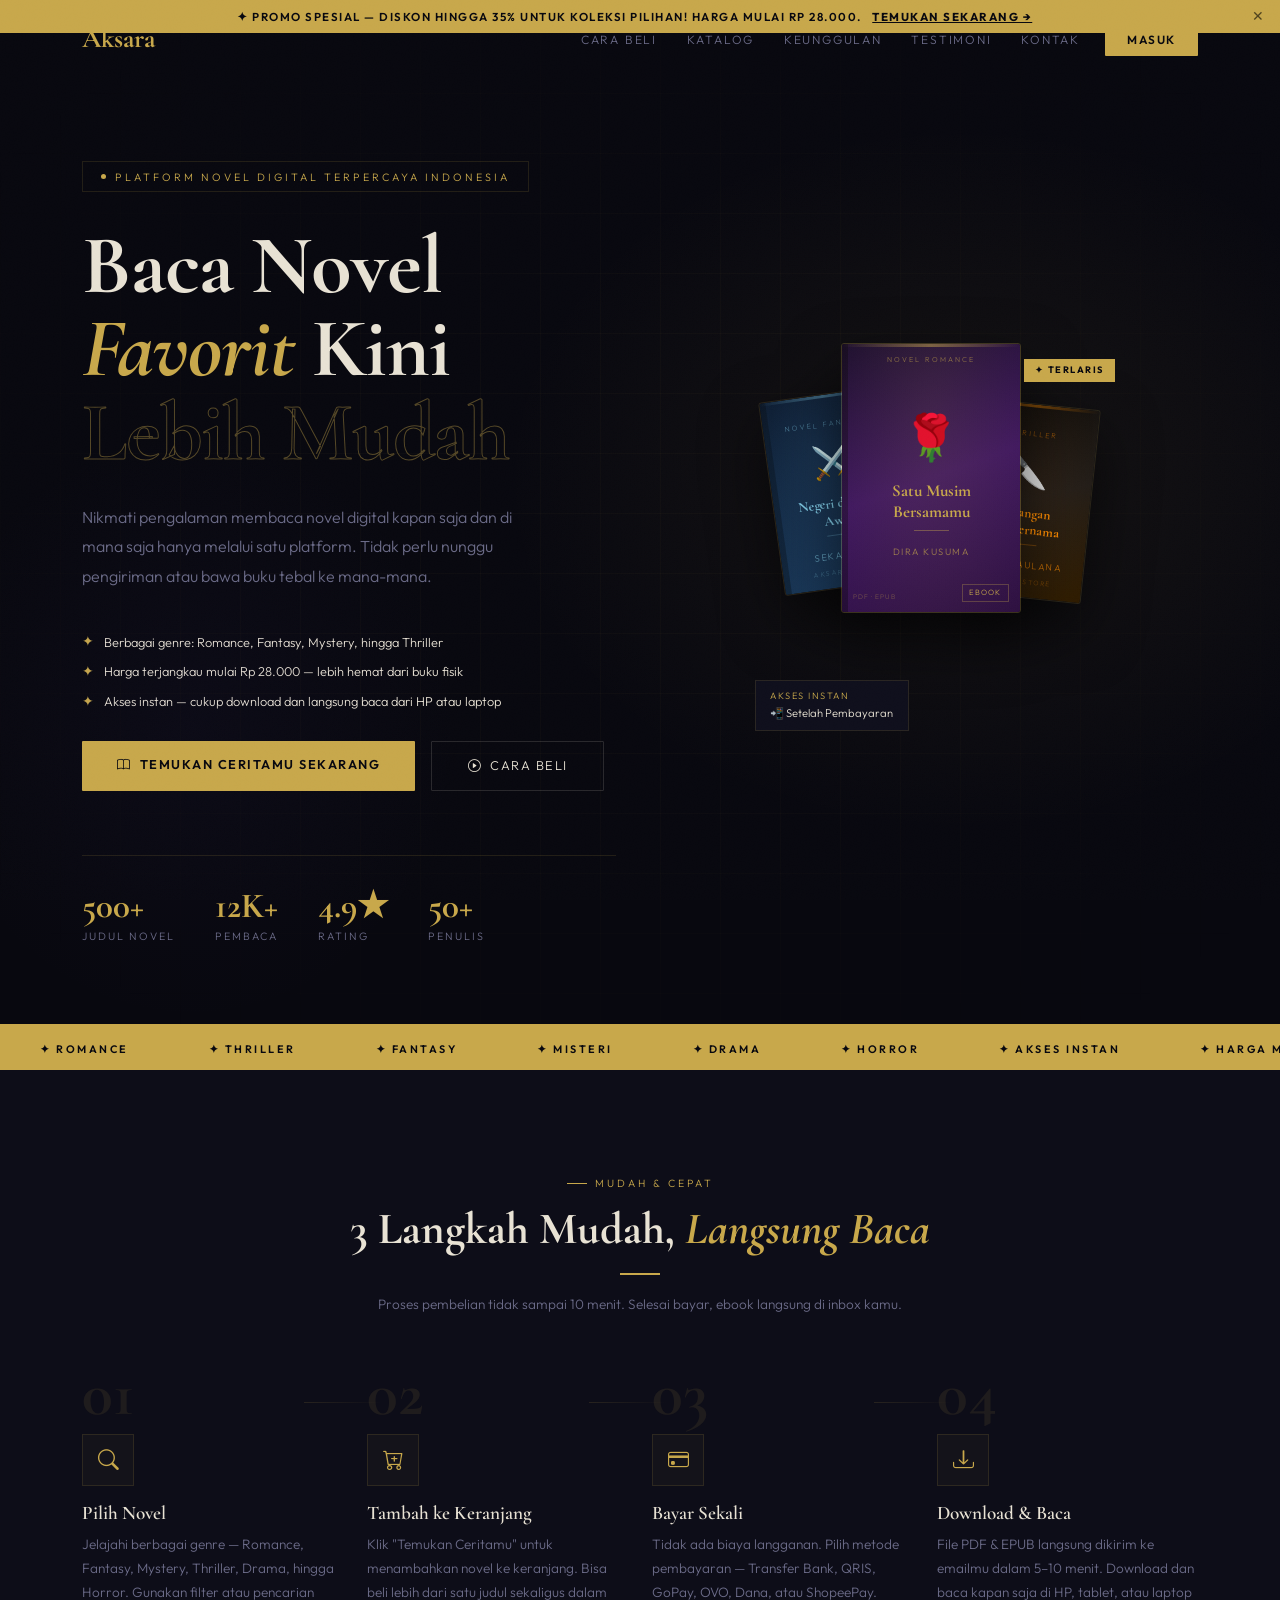
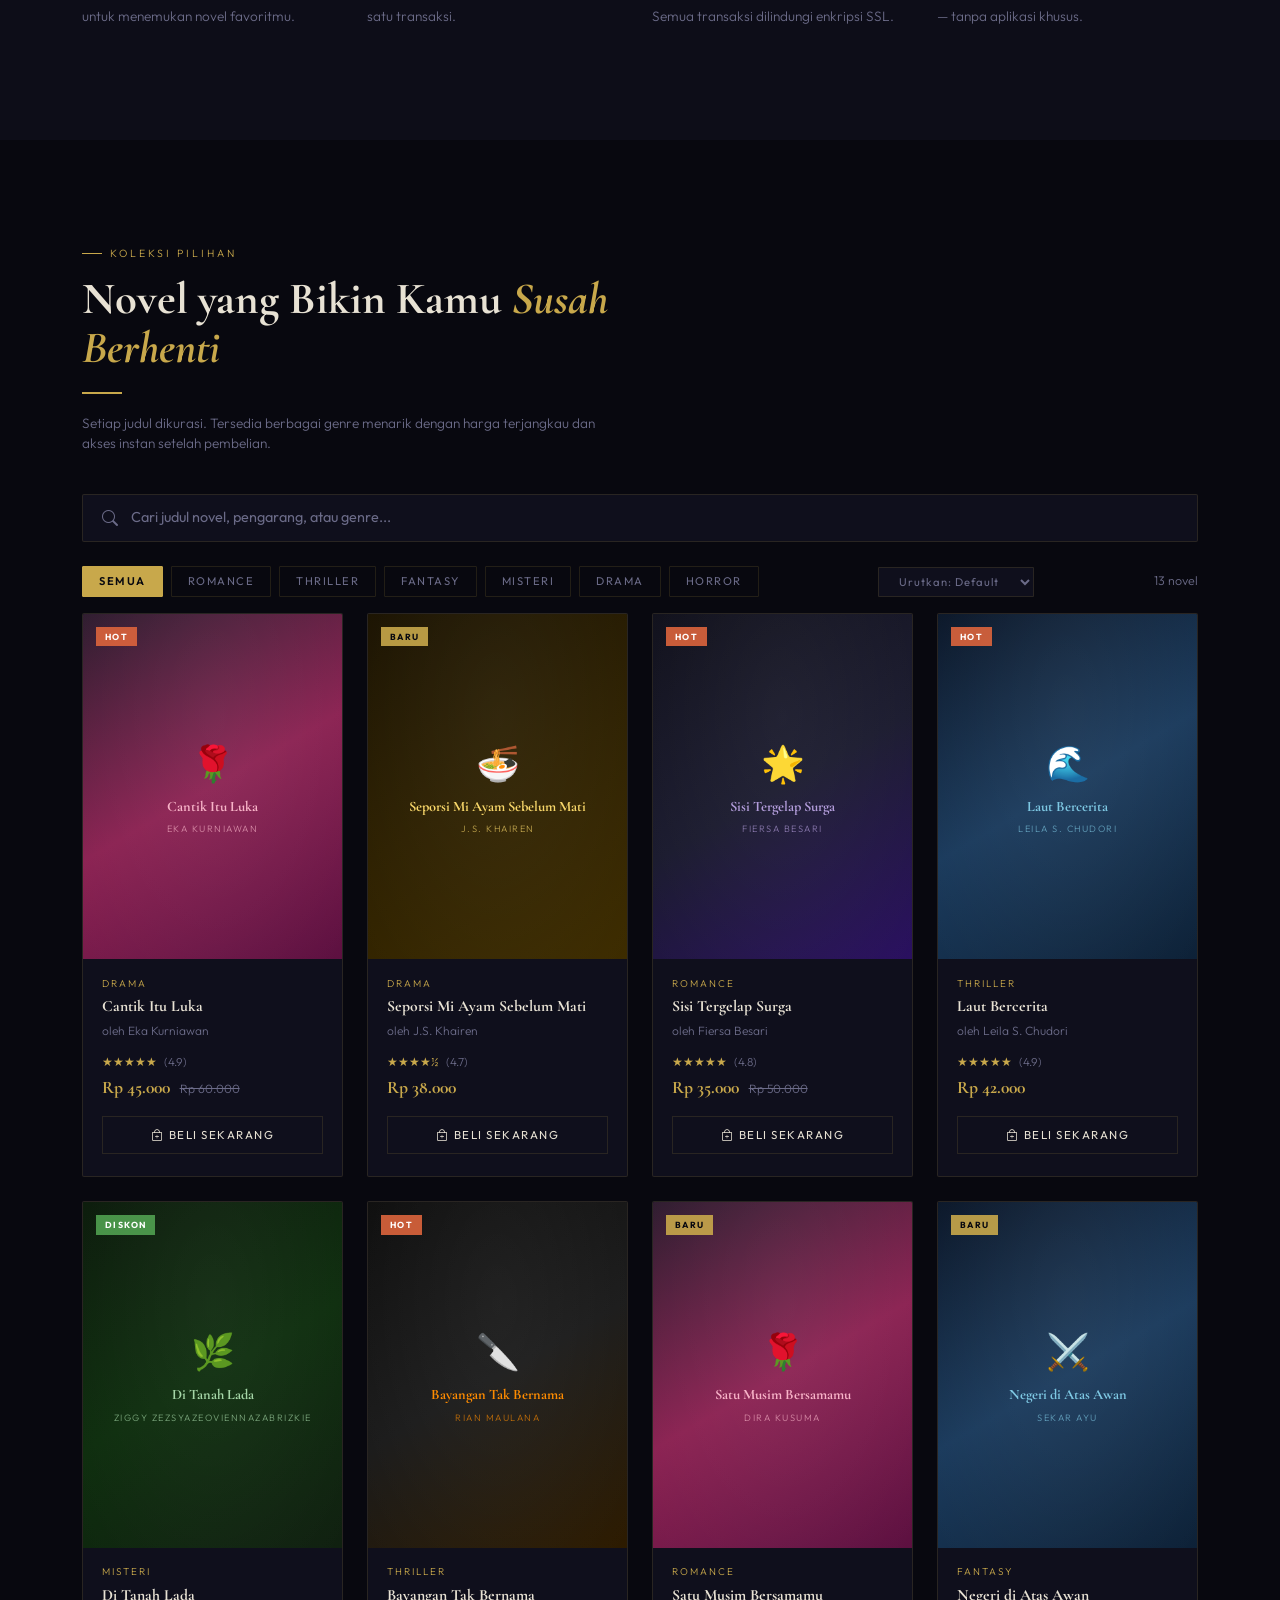
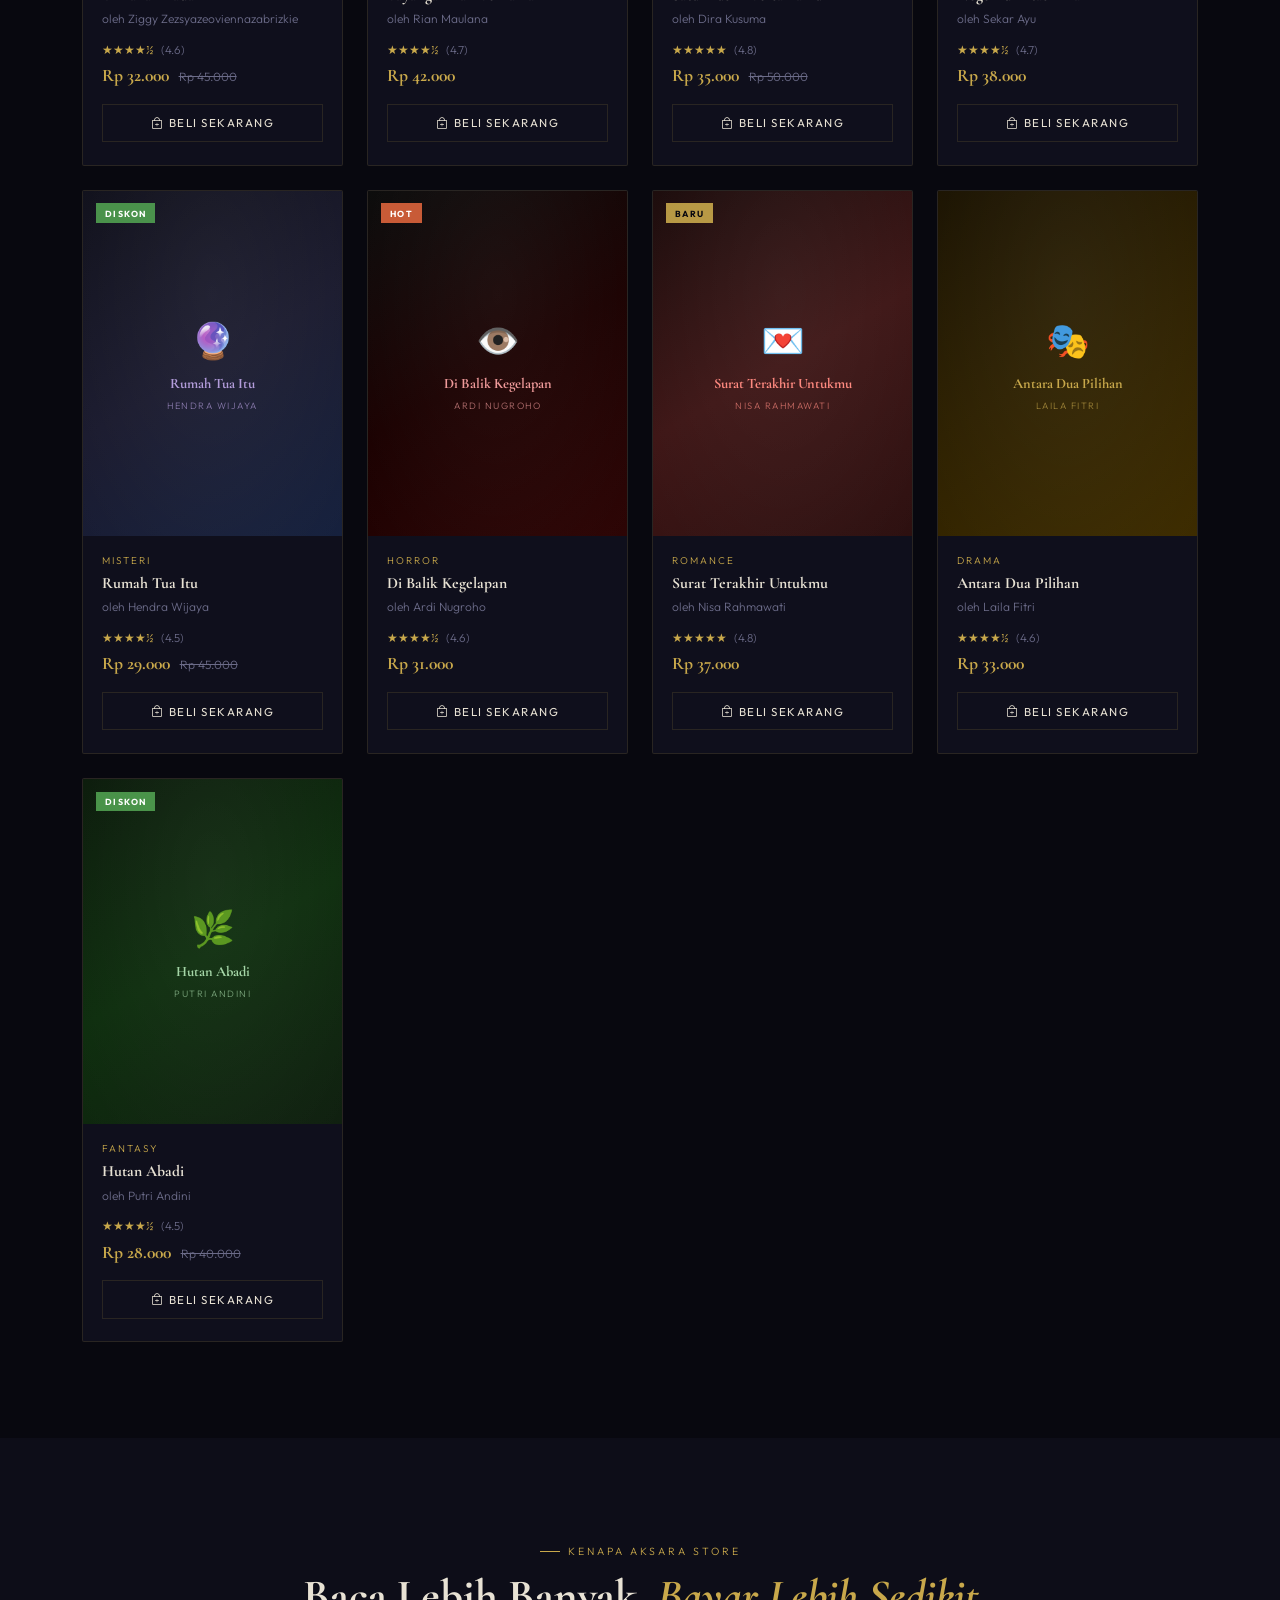
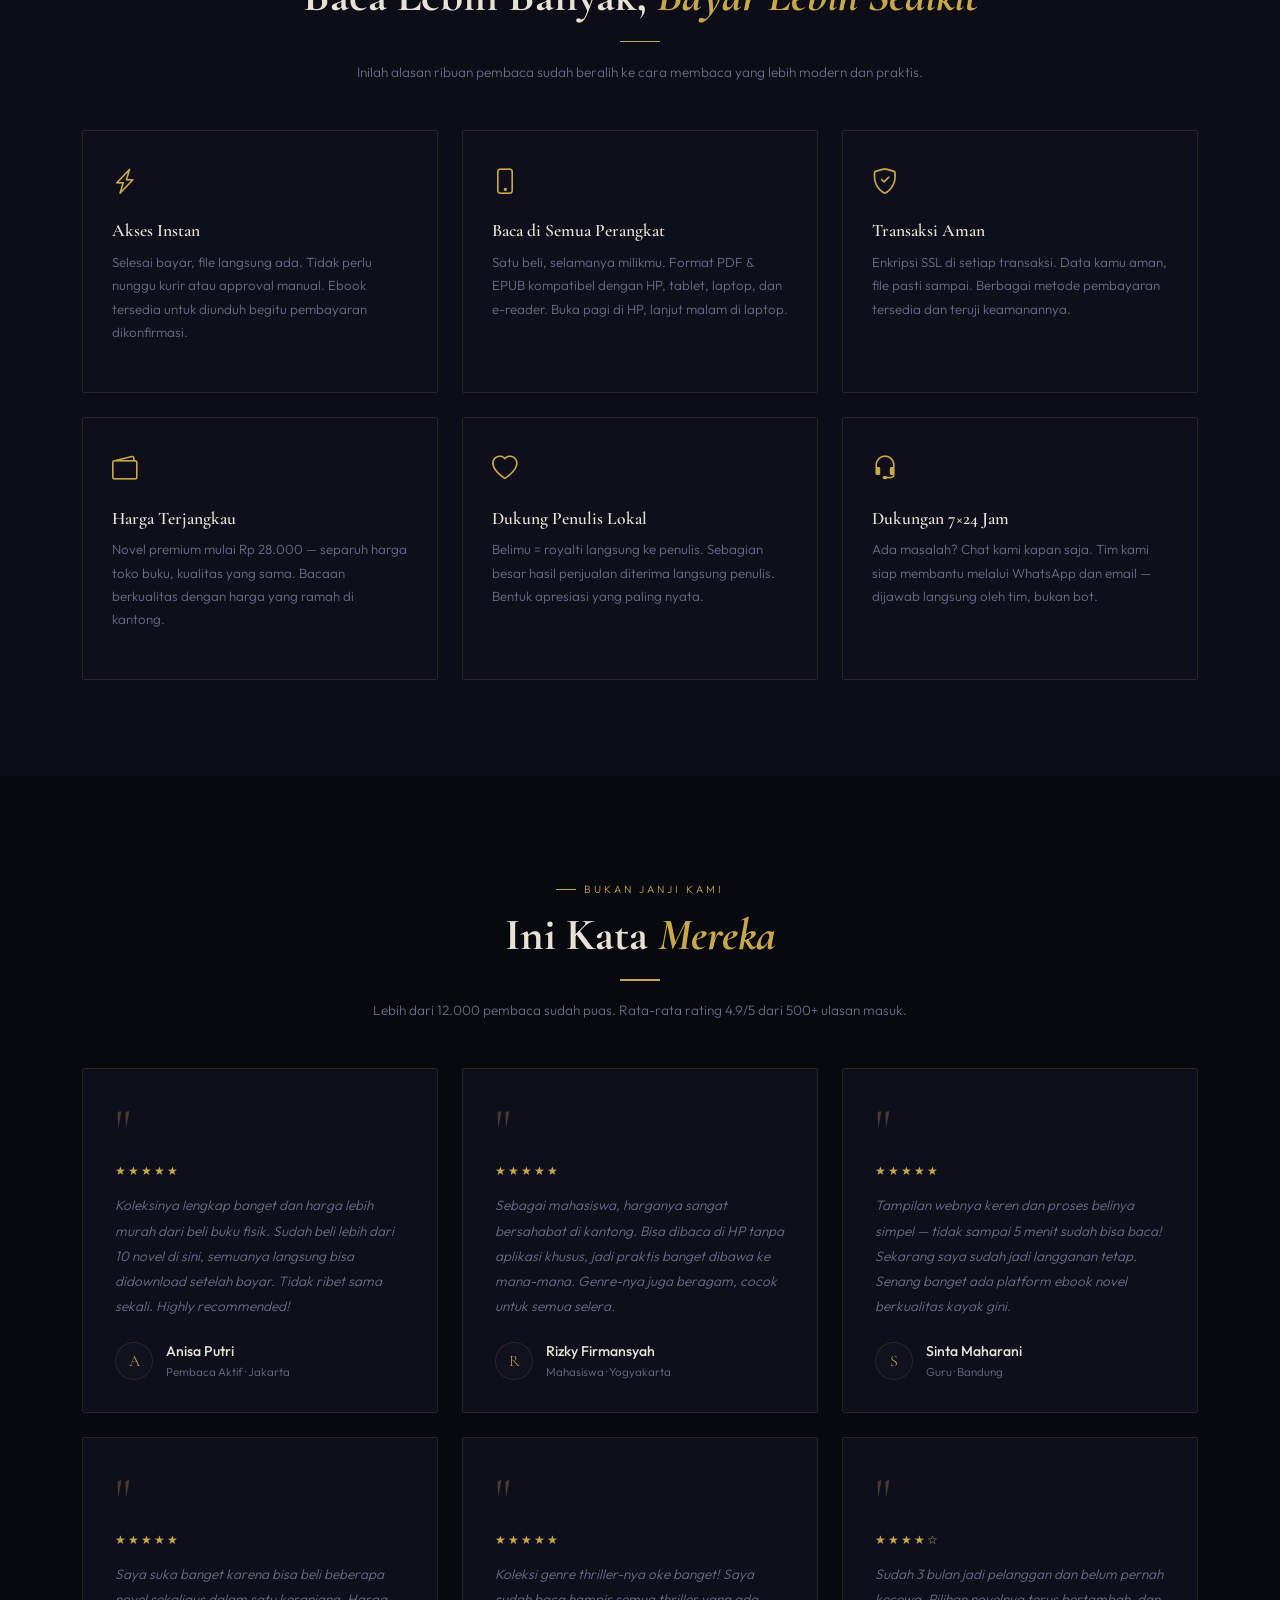
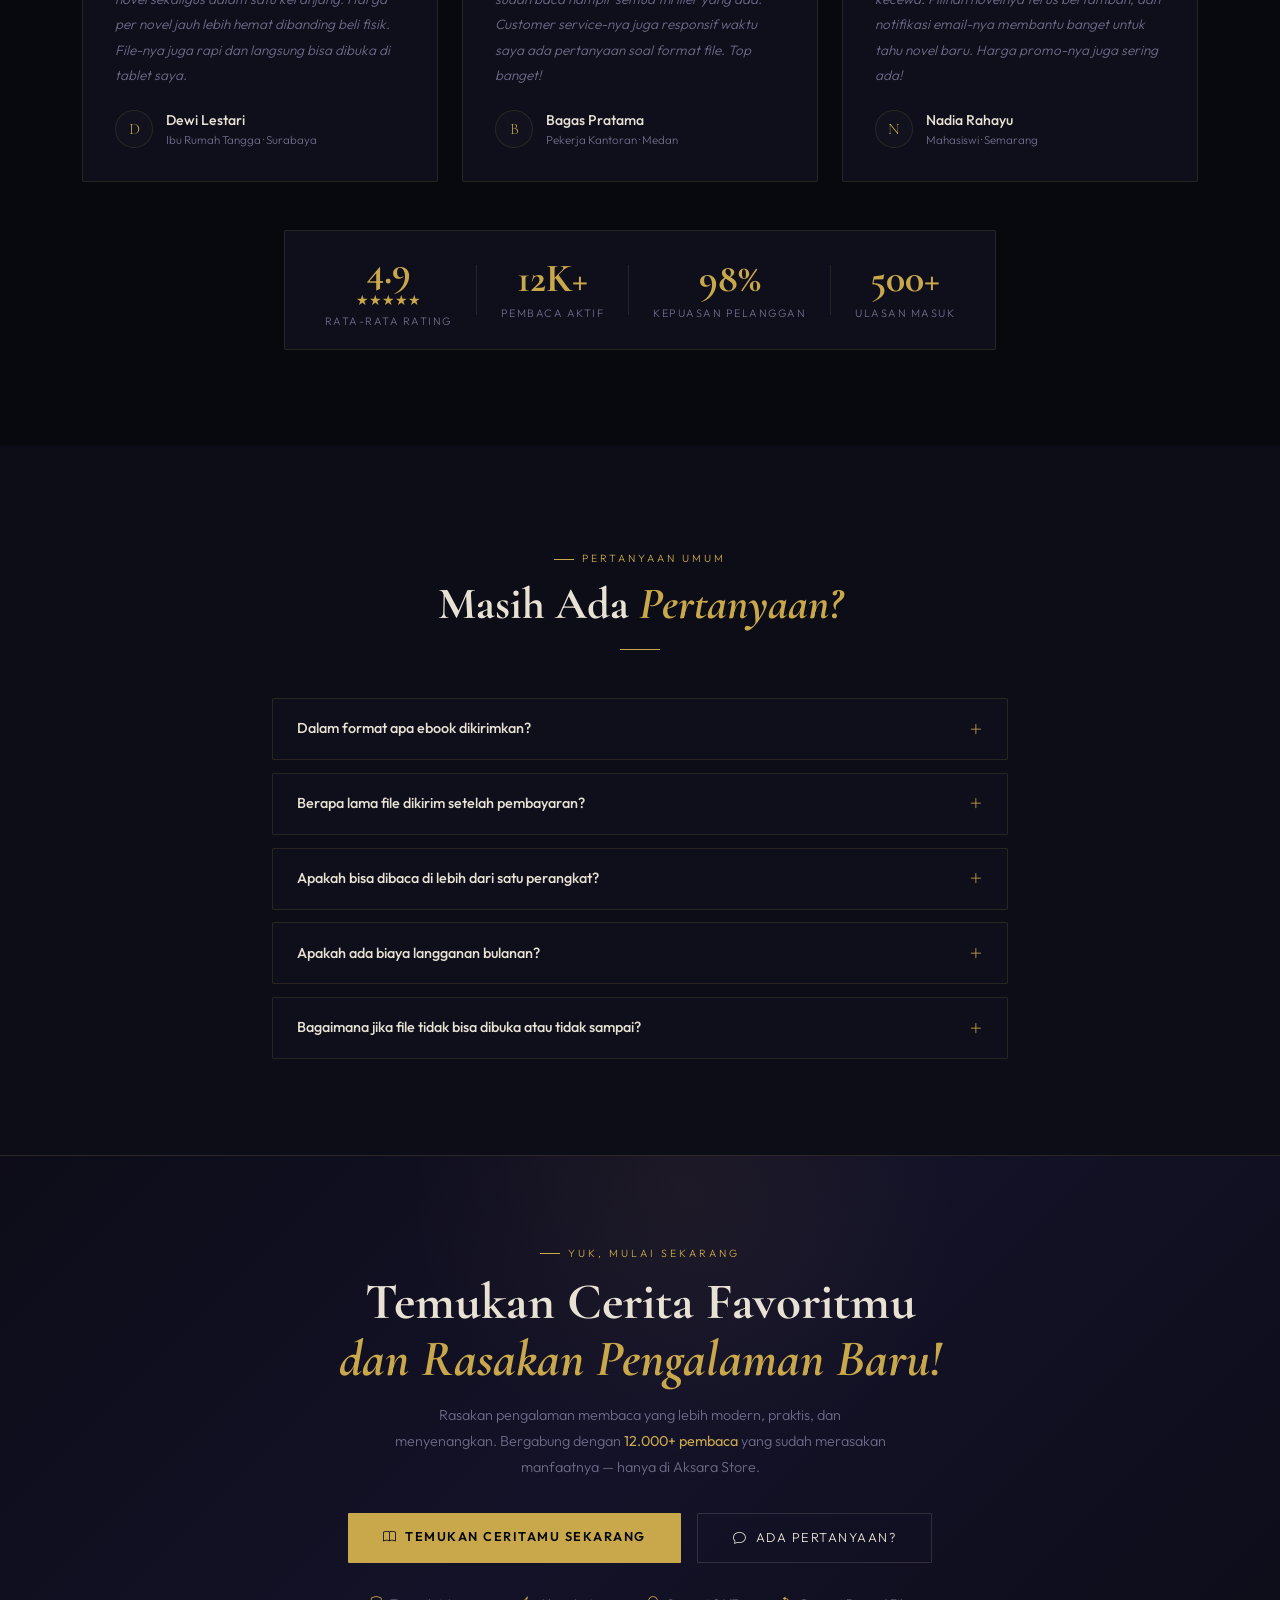
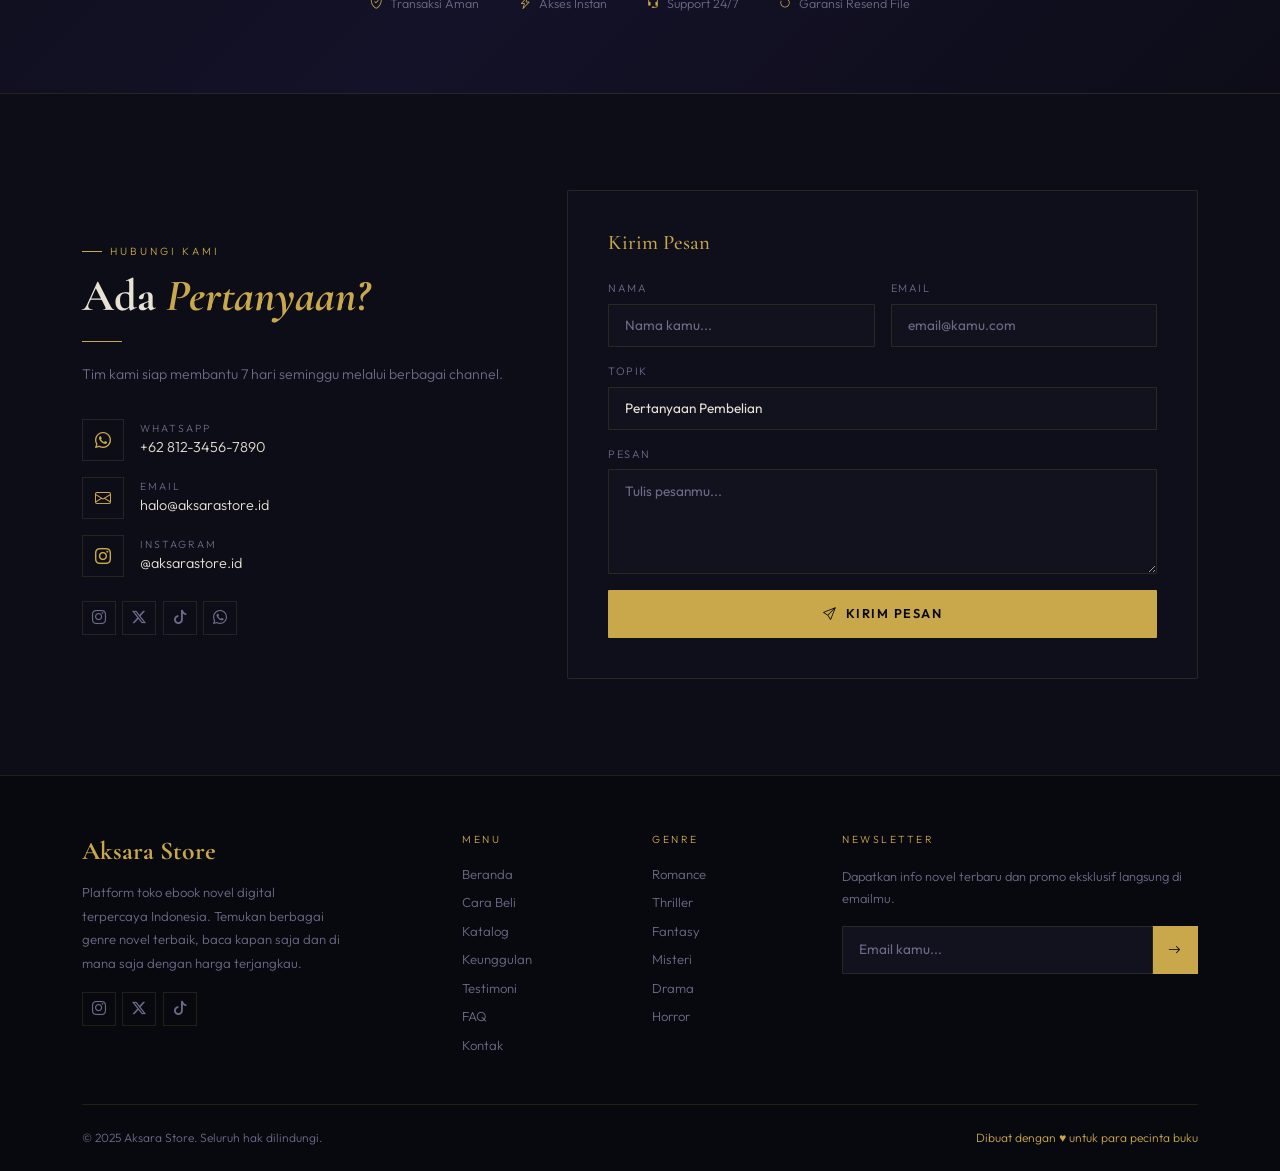
==== commit 7641ee80: "Update index.html" ====
--- a/index.html
+++ b/index.html
@@ -1,487 +1,1910 @@
 <!DOCTYPE html>
 <html lang="id">
 <head>
-<meta charset="UTF-8"/>
-<meta name="viewport" content="width=device-width, initial-scale=1.0"/>
-<title>Aksara Store — Novel Digital & Ebook Premium</title>
-<link href="https://fonts.googleapis.com/css2?family=Cormorant+Garamond:ital,wght@0,400;0,600;0,700;1,400;1,600&family=Outfit:wght@300;400;500;600&display=swap" rel="stylesheet"/>
-<style>
-  :root{
-    --bg:#08080f; --bg2:#0d0d18; --bg3:#12121f; --card:#0f0f1c;
-    --gold:#c8a84b; --gold2:#e5c97a; --text:#e8e2d4; --muted:#6b6b88;
-    --border:rgba(200,168,75,.16); --red:#e05555; --green:#7ec89f;
-    --serif:'Cormorant Garamond',Georgia,serif;
-    --sans:'Outfit',sans-serif;
-  }
-  *,*::before,*::after{box-sizing:border-box;margin:0;padding:0}
-  body{background:var(--bg);color:var(--text);font-family:var(--sans);font-weight:300;min-height:100vh}
-  a{color:var(--gold)}
-  ::-webkit-scrollbar{width:3px}
-  ::-webkit-scrollbar-track{background:var(--bg)}
-  ::-webkit-scrollbar-thumb{background:var(--gold)}
-  .hide{display:none !important}
-
-  /* ── SHARED ── */
-  .brand{font-family:var(--serif);font-size:1.7rem;font-weight:700;color:var(--gold);text-decoration:none;letter-spacing:.5px}
-  .brand sup{font-size:.5rem;letter-spacing:2px;text-transform:uppercase;color:var(--muted);vertical-align:super;margin-left:4px}
-  .btn{border:none;border-radius:1px;padding:.85rem 1.8rem;font-size:.78rem;font-weight:600;letter-spacing:1.5px;text-transform:uppercase;cursor:pointer;transition:all .3s;display:inline-block;text-decoration:none}
-  .btn-gold{background:var(--gold);color:#08080f}
-  .btn-gold:hover{background:var(--gold2);transform:translateY(-1px)}
-  .btn-ghost{background:transparent;color:var(--text);border:1px solid rgba(232,226,212,.18)}
-  .btn-ghost:hover{border-color:var(--gold);color:var(--gold)}
-  .btn-block{width:100%;display:block;text-align:center}
-  .f-label{display:block;font-size:.68rem;letter-spacing:1.5px;text-transform:uppercase;color:var(--muted);margin:1rem 0 .4rem}
-  .c-input{width:100%;background:var(--bg3);border:1px solid var(--border);color:var(--text);padding:.8rem 1rem;border-radius:2px;font-family:var(--sans);font-size:.9rem;outline:none;transition:border-color .3s}
-  .c-input:focus{border-color:var(--gold)}
-  .alert-box{padding:.8rem 1rem;border-radius:2px;font-size:.82rem;margin-top:1rem}
-  .alert-err{background:rgba(224,85,85,.1);border:1px solid rgba(224,85,85,.3);color:#f2a3a3}
-  .alert-ok{background:rgba(126,200,159,.1);border:1px solid rgba(126,200,159,.3);color:var(--green)}
-
-  /* ── AUTH SCREEN ── */
-  #authScreen{min-height:100vh;display:flex;align-items:center;justify-content:center;padding:2rem;position:relative;overflow:hidden}
-  #authScreen::before{content:'';position:absolute;inset:0;background:radial-gradient(ellipse 60% 50% at 50% 20%,rgba(200,168,75,.08) 0%,transparent 65%)}
-  .auth-card{position:relative;z-index:1;width:100%;max-width:400px;background:var(--card);border:1px solid var(--border);padding:2.6rem 2.4rem;border-radius:3px}
-  .auth-brand{text-align:center;font-family:var(--serif);font-size:1.9rem;font-weight:700;color:var(--gold);margin-bottom:.3rem}
-  .auth-sub{text-align:center;font-size:.8rem;color:var(--muted);margin-bottom:1.8rem;line-height:1.6}
-  .auth-switch{text-align:center;font-size:.8rem;color:var(--muted);margin-top:1.4rem}
-  .auth-switch a{text-decoration:none;font-weight:500}
-  .auth-switch a:hover{color:var(--gold2)}
-  .demo-box{margin-top:1.6rem;padding:.9rem 1rem;background:var(--bg3);border:1px solid var(--border);border-radius:2px;font-size:.72rem;color:var(--muted);line-height:1.7}
-  .demo-box b{color:var(--gold)}
-  .demo-box button{background:none;border:none;color:var(--gold);text-decoration:underline;cursor:pointer;font-size:.72rem;font-family:var(--sans);padding:0}
-
-  /* ── STORE NAVBAR ── */
-  .navbar{position:sticky;top:0;z-index:100;background:rgba(8,8,15,.94);backdrop-filter:blur(20px);border-bottom:1px solid var(--border);padding:1rem 0}
-  .nav-inner{max-width:1200px;margin:0 auto;padding:0 1.5rem;display:flex;align-items:center;justify-content:space-between}
-  .nav-right{display:flex;align-items:center;gap:1.2rem}
-  .nav-user{font-size:.78rem;color:var(--muted);display:flex;align-items:center;gap:.5rem}
-  .nav-user b{color:var(--text);font-weight:500}
-  .cart-btn{position:relative;background:transparent;border:1px solid var(--border);color:var(--text);width:40px;height:40px;border-radius:1px;display:flex;align-items:center;justify-content:center;cursor:pointer;font-size:1.1rem}
-  .cart-btn:hover{border-color:var(--gold);color:var(--gold)}
-  .cart-count{position:absolute;top:-7px;right:-7px;background:var(--gold);color:#08080f;font-size:.6rem;font-weight:700;width:18px;height:18px;border-radius:50%;display:none;align-items:center;justify-content:center}
-  .cart-count.show{display:flex}
-  .btn-logout{background:transparent;border:1px solid var(--border);color:var(--muted);padding:.5rem 1rem;font-size:.7rem;letter-spacing:1px;text-transform:uppercase;cursor:pointer;border-radius:1px}
-  .btn-logout:hover{border-color:var(--red);color:var(--red)}
-
-  /* ── STORE BODY ── */
-  .container{max-width:1200px;margin:0 auto;padding:3rem 1.5rem}
-  .page-head{margin-bottom:2.5rem}
-  .tag-line{display:inline-flex;align-items:center;gap:.5rem;font-size:.66rem;letter-spacing:3px;text-transform:uppercase;color:var(--gold);margin-bottom:.6rem}
-  .tag-line::before{content:'';width:20px;height:1px;background:var(--gold)}
-  .page-title{font-family:var(--serif);font-size:clamp(1.9rem,3.5vw,2.6rem);font-weight:700}
-  .page-title em{font-style:italic;color:var(--gold)}
-
-  .grid{display:grid;grid-template-columns:repeat(auto-fill,minmax(230px,1fr));gap:1.5rem}
-  .card{background:var(--card);border:1px solid var(--border);border-radius:3px;overflow:hidden;transition:border-color .3s,transform .3s;display:flex;flex-direction:column}
-  .card:hover{border-color:rgba(200,168,75,.4);transform:translateY(-3px)}
-  .card-cover{aspect-ratio:3/2;display:flex;flex-direction:column;align-items:center;justify-content:center;position:relative;padding:1rem;text-align:center}
-  .card-badge{position:absolute;top:.7rem;left:.7rem;background:var(--gold);color:#08080f;font-size:.6rem;font-weight:700;letter-spacing:1px;text-transform:uppercase;padding:.25rem .6rem;border-radius:1px}
-  .card-icon{font-size:2.4rem;margin-bottom:.5rem}
-  .card-body{padding:1.1rem 1.2rem 1.3rem;display:flex;flex-direction:column;flex:1}
-  .card-genre{font-size:.62rem;letter-spacing:1.5px;text-transform:uppercase;color:var(--muted);margin-bottom:.4rem}
-  .card-title{font-family:var(--serif);font-size:1.15rem;font-weight:700;line-height:1.25;margin-bottom:.2rem}
-  .card-author{font-size:.72rem;color:var(--muted);margin-bottom:.7rem}
-  .card-price-row{display:flex;align-items:baseline;gap:.5rem;margin-bottom:.9rem}
-  .card-price{font-family:var(--serif);font-size:1.2rem;font-weight:700;color:var(--gold)}
-  .card-orig{font-size:.72rem;color:var(--muted);text-decoration:line-through}
-  .card-add{margin-top:auto;background:transparent;border:1px solid var(--border);color:var(--text);padding:.6rem;font-size:.72rem;font-weight:600;letter-spacing:1.2px;text-transform:uppercase;cursor:pointer;transition:all .25s;border-radius:1px}
-  .card-add:hover{background:var(--gold);border-color:var(--gold);color:#08080f}
-
-  /* ── CART SIDEBAR ── */
-  .overlay{position:fixed;inset:0;background:rgba(0,0,0,.6);opacity:0;pointer-events:none;transition:opacity .3s;z-index:200}
-  .overlay.open{opacity:1;pointer-events:all}
-  .cart-sidebar{position:fixed;top:0;right:-420px;width:400px;max-width:90vw;height:100%;background:var(--bg2);border-left:1px solid var(--border);z-index:201;transition:right .35s ease;display:flex;flex-direction:column}
-  .cart-sidebar.open{right:0}
-  .cart-head{padding:1.4rem 1.6rem;border-bottom:1px solid var(--border);display:flex;justify-content:space-between;align-items:center}
-  .cart-head h3{font-family:var(--serif);font-size:1.3rem}
-  .cart-close{background:none;border:none;color:var(--muted);font-size:1.4rem;cursor:pointer;line-height:1}
-  .cart-items{flex:1;overflow-y:auto;padding:1.2rem 1.6rem}
-  .cart-item{display:flex;justify-content:space-between;align-items:center;padding:.8rem 0;border-bottom:1px solid var(--border);font-size:.85rem}
-  .cart-item-remove{background:none;border:none;color:var(--muted);cursor:pointer;font-size:.9rem}
-  .cart-item-remove:hover{color:var(--red)}
-  .cart-empty{text-align:center;color:var(--muted);font-size:.85rem;padding:3rem 0}
-  .cart-foot{padding:1.4rem 1.6rem;border-top:1px solid var(--border)}
-  .cart-total-row{display:flex;justify-content:space-between;font-family:var(--serif);font-size:1.2rem;font-weight:700;margin-bottom:1rem}
-  .cart-total-row span:last-child{color:var(--gold)}
-
-  /* ── CHECKOUT MODAL ── */
-  .modal-wrap{position:fixed;inset:0;z-index:210;display:flex;align-items:center;justify-content:center;padding:1.5rem;opacity:0;pointer-events:none;transition:opacity .3s}
-  .modal-wrap.open{opacity:1;pointer-events:all}
-  .modal{background:var(--card);border:1px solid var(--border);border-radius:3px;max-width:440px;width:100%;padding:2.2rem;max-height:90vh;overflow-y:auto}
-  .modal h3{font-family:var(--serif);font-size:1.5rem;margin-bottom:1.5rem}
-  .order-line{display:flex;justify-content:space-between;font-size:.82rem;padding:.5rem 0;border-bottom:1px solid var(--border)}
-  .order-total{display:flex;justify-content:space-between;font-family:var(--serif);font-size:1.3rem;font-weight:700;margin:1.2rem 0;color:var(--gold)}
-  .success-box{text-align:center;padding:1rem 0}
-  .success-icon{font-size:3rem;margin-bottom:1rem}
-  .success-box h3{margin-bottom:.6rem}
-  .success-box p{font-size:.85rem;color:var(--muted);line-height:1.7;margin-bottom:1.6rem}
-
-  /* ── ACCOUNT PANEL ── */
-  .acc-panel{background:var(--card);border:1px solid var(--border);border-radius:3px;padding:1.6rem;margin-bottom:2rem}
-  .acc-panel h3{font-family:var(--serif);font-size:1.2rem;margin-bottom:1rem}
-  table{width:100%;border-collapse:collapse;font-size:.82rem}
-  th{text-align:left;color:var(--muted);font-size:.68rem;letter-spacing:1px;text-transform:uppercase;padding:.6rem 0;border-bottom:1px solid var(--border)}
-  td{padding:.7rem 0;border-bottom:1px solid var(--border)}
-  .empty-state{text-align:center;color:var(--muted);font-size:.85rem;padding:2rem 0}
-
-  /* ── TOAST ── */
-  #toast{position:fixed;bottom:2rem;left:50%;transform:translateX(-50%) translateY(20px);background:var(--card);border:1px solid var(--gold);color:var(--text);padding:.9rem 1.6rem;border-radius:2px;font-size:.82rem;opacity:0;pointer-events:none;transition:all .35s;z-index:999}
-  #toast.show{opacity:1;transform:translateX(-50%) translateY(0)}
-
-  @media(max-width:640px){ .container{padding:2rem 1rem} }
-</style>
+  <meta charset="UTF-8"/>
+  <meta name="viewport" content="width=device-width, initial-scale=1.0"/>
+  <title>Aksara Store — Novel Digital & Ebook Premium</title>
+  <link href="https://cdn.jsdelivr.net/npm/bootstrap@5.3.2/dist/css/bootstrap.min.css" rel="stylesheet"/>
+  <link href="https://cdn.jsdelivr.net/npm/bootstrap-icons@1.11.3/font/bootstrap-icons.min.css" rel="stylesheet"/>
+  <link href="https://fonts.googleapis.com/css2?family=Cormorant+Garamond:ital,wght@0,400;0,600;0,700;1,400;1,600&family=Outfit:wght@300;400;500;600&display=swap" rel="stylesheet"/>
+  <style>
+    :root {
+      --bg:#08080f; --bg2:#0d0d18; --bg3:#12121f; --card:#0f0f1c;
+      --gold:#c8a84b; --gold2:#e5c97a; --text:#e8e2d4; --muted:#6b6b88;
+      --border:rgba(200,168,75,.14); --red:#e05555;
+      --serif:'Cormorant Garamond',Georgia,serif;
+      --sans:'Outfit',sans-serif;
+    }
+    *,*::before,*::after{box-sizing:border-box;margin:0;padding:0}
+    html{scroll-behavior:smooth}
+    body{background:var(--bg);color:var(--text);font-family:var(--sans);font-weight:300;overflow-x:hidden}
+    body::after{content:'';position:fixed;inset:0;background-image:url("data:image/svg+xml,%3Csvg xmlns='http://www.w3.org/2000/svg' width='300' height='300'%3E%3Cfilter id='n'%3E%3CfeTurbulence type='fractalNoise' baseFrequency='0.75' numOctaves='4' stitchTiles='stitch'/%3E%3C/filter%3E%3Crect width='300' height='300' filter='url(%23n)' opacity='0.04'/%3E%3C/svg%3E");pointer-events:none;z-index:9999;opacity:.4}
+    ::-webkit-scrollbar{width:3px}
+    ::-webkit-scrollbar-track{background:var(--bg)}
+    ::-webkit-scrollbar-thumb{background:var(--gold)}
+
+    /* ── NAVBAR ── */
+    .navbar{position:fixed;top:0;width:100%;z-index:1000;padding:1.2rem 0;transition:all .4s}
+    .navbar.scrolled{background:rgba(8,8,15,.93);backdrop-filter:blur(24px);padding:.8rem 0;border-bottom:1px solid var(--border)}
+    .nav-brand{font-family:var(--serif);font-size:1.7rem;font-weight:700;color:var(--gold);text-decoration:none}
+    .nav-brand sup{font-size:.5rem;letter-spacing:2px;text-transform:uppercase;color:var(--muted);vertical-align:super;margin-left:3px}
+    .nav-link-i{color:var(--muted);text-decoration:none;font-size:.75rem;letter-spacing:1.8px;text-transform:uppercase;padding:.4rem .8rem;transition:color .3s}
+    .nav-link-i:hover{color:var(--gold)}
+    .btn-cta{background:var(--gold);color:#08080f;border:none;border-radius:1px;padding:.5rem 1.4rem;font-size:.74rem;font-weight:600;letter-spacing:1.5px;text-transform:uppercase;text-decoration:none;transition:all .3s;display:inline-block}
+    .btn-cta:hover{background:var(--gold2);color:#08080f;transform:translateY(-1px)}
+    .cart-btn{position:relative;background:transparent;border:1px solid var(--border);color:var(--text);width:40px;height:40px;border-radius:1px;display:flex;align-items:center;justify-content:center;cursor:pointer;transition:all .3s;font-size:1.1rem}
+    .cart-btn:hover{border-color:var(--gold);color:var(--gold)}
+    .cart-count{position:absolute;top:-7px;right:-7px;background:var(--gold);color:#08080f;font-size:.6rem;font-weight:700;width:18px;height:18px;border-radius:50%;display:flex;align-items:center;justify-content:center;display:none}
+    .cart-count.show{display:flex}
+
+    /* ── HERO ── */
+    .hero{min-height:100vh;display:flex;align-items:center;position:relative;overflow:hidden;padding:8rem 0 5rem}
+    .hero-ambient{position:absolute;inset:0;background:radial-gradient(ellipse 55% 55% at 75% 45%,rgba(200,168,75,.07) 0%,transparent 65%),radial-gradient(ellipse 35% 50% at 15% 70%,rgba(80,60,160,.05) 0%,transparent 60%);pointer-events:none}
+    .hero-grid{position:absolute;inset:0;background-image:linear-gradient(rgba(200,168,75,.03) 1px,transparent 1px),linear-gradient(90deg,rgba(200,168,75,.03) 1px,transparent 1px);background-size:60px 60px;mask-image:radial-gradient(ellipse 80% 80% at 50% 50%,black 30%,transparent 80%)}
+    .eyebrow{display:inline-flex;align-items:center;gap:.6rem;font-size:.67rem;letter-spacing:3px;text-transform:uppercase;color:var(--gold);border:1px solid var(--border);padding:.4rem 1.1rem;margin-bottom:2rem;animation:fadeUp .7s ease both}
+    .dot-pulse{width:5px;height:5px;background:var(--gold);border-radius:50%;animation:pulse 2s infinite}
+    @keyframes pulse{0%,100%{opacity:1;transform:scale(1)}50%{opacity:.4;transform:scale(.7)}}
+    .hero-h1{font-family:var(--serif);font-size:clamp(3rem,6.5vw,6.5rem);font-weight:700;line-height:1.0;letter-spacing:-1px;animation:fadeUp .8s .08s ease both}
+    .hero-h1 .it{font-style:italic;color:var(--gold)}
+    .hero-h1 .ol{-webkit-text-stroke:1px rgba(200,168,75,.4);color:transparent}
+    .hero-sub{font-size:1rem;color:var(--muted);max-width:440px;line-height:1.85;margin:1.8rem 0 2.5rem;animation:fadeUp .8s .16s ease both}
+    .hero-btns{animation:fadeUp .8s .24s ease both}
+    .btn-gold{background:var(--gold);color:#08080f;border:none;border-radius:1px;padding:.9rem 2.2rem;font-size:.8rem;font-weight:600;letter-spacing:1.5px;text-transform:uppercase;text-decoration:none;transition:all .35s;display:inline-block;cursor:pointer}
+    .btn-gold:hover{background:var(--gold2);color:#08080f;transform:translateY(-2px);box-shadow:0 10px 35px rgba(200,168,75,.25)}
+    .btn-ghost{background:transparent;color:var(--text);border:1px solid rgba(232,226,212,.15);border-radius:1px;padding:.9rem 2.2rem;font-size:.8rem;letter-spacing:1.5px;text-transform:uppercase;text-decoration:none;transition:all .35s;display:inline-block}
+    .btn-ghost:hover{border-color:var(--gold);color:var(--gold)}
+    .hero-metrics{display:flex;gap:2.5rem;margin-top:4rem;padding-top:2rem;border-top:1px solid var(--border);animation:fadeUp .8s .32s ease both}
+    .mval{font-family:var(--serif);font-size:2.2rem;font-weight:700;color:var(--gold);line-height:1}
+    .mlbl{font-size:.67rem;color:var(--muted);letter-spacing:2px;text-transform:uppercase;margin-top:.3rem}
+
+    /* Hero books */
+    .books-wrap{position:relative;width:320px;height:420px;margin:0 auto;animation:fadeUp .9s .1s ease both}
+    .bk{position:absolute;border-radius:3px;overflow:hidden;box-shadow:0 25px 60px rgba(0,0,0,.6);transition:transform .4s ease;border:1px solid var(--border)}
+    .bk:hover{transform:translateY(-6px) !important}
+    .bk-main{width:180px;aspect-ratio:2/3;top:0;left:50%;transform:translateX(-50%);z-index:3;border-color:rgba(200,168,75,.25)}
+    .bk-l{width:130px;aspect-ratio:2/3;top:50px;left:0;transform:rotate(-8deg);z-index:2}
+    .bk-r{width:130px;aspect-ratio:2/3;top:60px;right:0;transform:rotate(6deg);z-index:2}
+    .bk-face{width:100%;height:100%;display:flex;flex-direction:column;align-items:center;justify-content:center;padding:1rem .7rem;text-align:center;position:relative;overflow:hidden}
+    .bk-face::before{content:'';position:absolute;left:0;top:0;bottom:0;width:6px;background:rgba(0,0,0,.3)}
+    .bk-ico{font-size:2rem;margin-bottom:.6rem;position:relative;z-index:1}
+    .bk-ttl{font-family:var(--serif);font-size:.85rem;font-weight:700;line-height:1.25;position:relative;z-index:1}
+    .bk-aut{font-size:.58rem;letter-spacing:1.5px;text-transform:uppercase;margin-top:.4rem;position:relative;z-index:1;opacity:.7}
+    .fl-badge{position:absolute;background:var(--gold);color:#08080f;font-size:.58rem;font-weight:700;letter-spacing:1.5px;text-transform:uppercase;padding:.3rem .7rem;top:1rem;right:-1.5rem;z-index:10;animation:float 3s ease-in-out infinite}
+    .fl-badge2{position:absolute;background:var(--card);border:1px solid var(--border);color:var(--text);font-size:.6rem;padding:.5rem .9rem;bottom:2rem;left:-1rem;z-index:10;animation:float 3.5s 1s ease-in-out infinite}
+    @keyframes float{0%,100%{transform:translateY(0)}50%{transform:translateY(-6px)}}
+
+    /* ── TICKER ── */
+    .ticker{background:var(--gold);padding:.7rem 0;overflow:hidden;white-space:nowrap}
+    .ticker-inner{display:inline-block;animation:tick 25s linear infinite;font-size:.68rem;font-weight:600;letter-spacing:2.5px;text-transform:uppercase;color:#08080f}
+    .ticker-inner span{margin:0 2.5rem}
+    @keyframes tick{from{transform:translateX(0)}to{transform:translateX(-50%)}}
+
+    /* ── SECTIONS ── */
+    .section{padding:6rem 0}
+    .section-alt{background:var(--bg2)}
+    .tag-line{display:inline-flex;align-items:center;gap:.5rem;font-size:.66rem;letter-spacing:3px;text-transform:uppercase;color:var(--gold);margin-bottom:.8rem}
+    .tag-line::before{content:'';width:20px;height:1px;background:var(--gold)}
+    .sec-h{font-family:var(--serif);font-size:clamp(2rem,3.5vw,3rem);font-weight:700;line-height:1.1}
+    .sec-h em{font-style:italic;color:var(--gold)}
+    .divider{width:40px;height:1.5px;background:var(--gold);margin:1.2rem 0}
+    .divider.mx-auto{margin-left:auto;margin-right:auto}
+
+    /* ── STEPS ── */
+    .step-num{font-family:var(--serif);font-size:4rem;font-weight:700;color:rgba(200,168,75,.1);line-height:1;margin-bottom:.5rem}
+    .step-icon{width:52px;height:52px;border:1px solid var(--border);display:flex;align-items:center;justify-content:center;font-size:1.3rem;margin-bottom:1rem;color:var(--gold);background:rgba(200,168,75,.04)}
+    .step-title{font-family:var(--serif);font-size:1.2rem;font-weight:600;margin-bottom:.5rem}
+    .step-desc{font-size:.85rem;color:var(--muted);line-height:1.75}
+    .step-conn{position:absolute;top:2.5rem;right:-15%;width:30%;height:1px;background:linear-gradient(90deg,var(--border),transparent)}
+
+    /* ── SEARCH BAR ── */
+    .search-wrap{background:var(--card);border:1px solid var(--border);border-radius:2px;padding:.7rem 1.2rem;display:flex;align-items:center;gap:.8rem;margin-bottom:1.5rem;transition:border-color .3s}
+    .search-wrap:focus-within{border-color:rgba(200,168,75,.4)}
+    .search-wrap i{color:var(--muted);font-size:1rem}
+    .search-wrap input{background:transparent;border:none;outline:none;color:var(--text);font-family:var(--sans);font-size:.9rem;flex:1}
+    .search-wrap input::placeholder{color:var(--muted)}
+    .search-wrap .clear-btn{background:transparent;border:none;color:var(--muted);cursor:pointer;font-size:.8rem;padding:0;transition:color .3s;display:none}
+    .search-wrap .clear-btn.show{display:block}
+    .search-wrap .clear-btn:hover{color:var(--gold)}
+
+    /* ── FILTER ROW ── */
+    .filter-row{display:flex;flex-wrap:wrap;gap:.5rem;align-items:center;margin-bottom:1rem}
+    .pill{background:transparent;border:1px solid var(--border);color:var(--muted);padding:.38rem 1rem;border-radius:1px;font-size:.7rem;letter-spacing:1.5px;text-transform:uppercase;cursor:pointer;transition:all .3s;font-family:var(--sans)}
+    .pill:hover,.pill.active{background:var(--gold);border-color:var(--gold);color:#08080f;font-weight:600}
+    .sort-select{background:var(--card);border:1px solid var(--border);color:var(--muted);padding:.38rem 1rem;border-radius:1px;font-size:.7rem;letter-spacing:1px;cursor:pointer;font-family:var(--sans);outline:none;transition:all .3s}
+    .sort-select:focus{border-color:rgba(200,168,75,.4);color:var(--text)}
+    .result-count{font-size:.78rem;color:var(--muted);margin-left:auto;align-self:center}
+
+    /* ── NOVEL CARD ── */
+    .ncard{background:var(--card);border:1px solid var(--border);border-radius:2px;overflow:hidden;transition:all .4s cubic-bezier(.25,.46,.45,.94);height:100%;cursor:pointer}
+    .ncard:hover{transform:translateY(-6px);border-color:rgba(200,168,75,.35);box-shadow:0 18px 45px rgba(0,0,0,.45)}
+    .ncard-cover{width:100%;aspect-ratio:3/4;overflow:hidden;position:relative}
+    .cover-art{width:100%;height:100%;display:flex;flex-direction:column;align-items:center;justify-content:center;position:relative;overflow:hidden;transition:transform .4s ease}
+    .ncard:hover .cover-art{transform:scale(1.04)}
+    .ca-ico{font-size:2.2rem;position:relative;z-index:1;margin-bottom:.5rem}
+    .ca-ttl{font-family:var(--serif);font-size:.9rem;font-weight:700;text-align:center;padding:0 .8rem;line-height:1.3;position:relative;z-index:1}
+    .ca-aut{font-size:.58rem;letter-spacing:1.5px;text-transform:uppercase;margin-top:.35rem;position:relative;z-index:1;opacity:.7}
+    .nc-badge{position:absolute;top:.8rem;left:.8rem;font-size:.55rem;font-weight:700;letter-spacing:1.5px;text-transform:uppercase;padding:.2rem .55rem;z-index:5}
+    .b-new{background:rgba(200,168,75,.9);color:#08080f}
+    .b-hot{background:rgba(220,100,60,.9);color:#fff}
+    .b-disc{background:rgba(80,160,80,.9);color:#fff}
+    .nc-body{padding:1.1rem 1.2rem 1.4rem}
+    .nc-genre{font-size:.62rem;letter-spacing:2px;text-transform:uppercase;color:var(--gold);margin-bottom:.35rem}
+    .nc-title{font-family:var(--serif);font-size:.98rem;font-weight:700;line-height:1.3;margin-bottom:.25rem}
+    .nc-author{font-size:.75rem;color:var(--muted);margin-bottom:.8rem}
+    .nc-price{font-family:var(--serif);font-size:1.1rem;font-weight:700;color:var(--gold)}
+    .nc-orig{font-size:.75rem;color:var(--muted);text-decoration:line-through;margin-left:.4rem}
+    .nc-rating{font-size:.72rem;color:var(--gold);margin-bottom:.3rem}
+    .nc-rating span{color:var(--muted);margin-left:.3rem}
+    .nc-btn{display:block;width:100%;background:transparent;border:1px solid var(--border);color:var(--text);padding:.6rem;font-size:.72rem;letter-spacing:1.5px;text-transform:uppercase;cursor:pointer;transition:all .3s;margin-top:.9rem;font-family:var(--sans);border-radius:0}
+    .nc-btn:hover{background:var(--gold);border-color:var(--gold);color:#08080f;font-weight:600}
+    .no-results{text-align:center;padding:4rem 2rem;color:var(--muted)}
+    .no-results i{font-size:3rem;display:block;margin-bottom:1rem;opacity:.3}
+
+    /* ── FEATURES ── */
+    .feat-card{background:var(--card);border:1px solid var(--border);padding:2rem 1.8rem;border-radius:2px;height:100%;transition:all .35s;position:relative;overflow:hidden}
+    .feat-card::after{content:'';position:absolute;bottom:0;left:0;right:0;height:2px;background:var(--gold);transform:scaleX(0);transition:transform .35s}
+    .feat-card:hover{border-color:rgba(200,168,75,.3);transform:translateY(-4px)}
+    .feat-card:hover::after{transform:scaleX(1)}
+    .feat-ico{font-size:1.6rem;color:var(--gold);margin-bottom:1.2rem;display:block}
+    .feat-title{font-family:var(--serif);font-size:1.1rem;font-weight:600;margin-bottom:.6rem}
+    .feat-desc{font-size:.83rem;color:var(--muted);line-height:1.75}
+
+    /* ── TESTIMONIALS ── */
+    .t-card{background:var(--card);border:1px solid var(--border);padding:2rem;border-radius:2px;height:100%;transition:all .35s}
+    .t-card:hover{border-color:rgba(200,168,75,.3);transform:translateY(-3px)}
+    .t-q{font-family:var(--serif);font-size:3.5rem;color:var(--gold);opacity:.3;line-height:1;margin-bottom:.3rem}
+    .t-stars{color:var(--gold);font-size:.78rem;margin-bottom:.8rem;letter-spacing:2px}
+    .t-text{font-size:.85rem;color:var(--muted);line-height:1.85;font-style:italic;margin-bottom:1.4rem}
+    .t-av{width:38px;height:38px;background:var(--bg3);border:1px solid var(--border);border-radius:50%;display:flex;align-items:center;justify-content:center;font-family:var(--serif);font-size:1rem;color:var(--gold);margin-right:.8rem;flex-shrink:0}
+    .t-name{font-weight:500;font-size:.88rem}
+    .t-role{font-size:.72rem;color:var(--muted)}
+
+    /* ── CTA BAND ── */
+    .cta-band{background:linear-gradient(135deg,#0d0c18,#141228,#0d0c18);border-top:1px solid var(--border);border-bottom:1px solid var(--border);padding:5rem 0;position:relative;overflow:hidden}
+    .cta-band::before{content:'';position:absolute;top:-50%;left:30%;width:600px;height:600px;background:radial-gradient(circle,rgba(200,168,75,.06) 0%,transparent 65%);pointer-events:none}
+    .cta-h{font-family:var(--serif);font-size:clamp(2rem,4vw,3.5rem);font-weight:700;line-height:1.1}
+    .cta-h em{font-style:italic;color:var(--gold)}
+
+    /* ── CONTACT ── */
+    .c-input{background:var(--bg3)!important;border:1px solid var(--border)!important;color:var(--text)!important;border-radius:1px!important;padding:.65rem 1rem;font-family:var(--sans);font-size:.85rem}
+    .c-input::placeholder{color:var(--muted)!important}
+    .c-input:focus{box-shadow:0 0 0 2px rgba(200,168,75,.15)!important;border-color:var(--gold)!important}
+    .c-icon{width:42px;height:42px;border:1px solid var(--border);display:flex;align-items:center;justify-content:center;color:var(--gold);flex-shrink:0}
+
+    /* ── FOOTER ── */
+    footer{background:var(--bg);border-top:1px solid var(--border);padding:3.5rem 0 1.5rem}
+    .f-brand{font-family:var(--serif);font-size:1.6rem;font-weight:700;color:var(--gold)}
+    .f-desc{font-size:.82rem;color:var(--muted);line-height:1.8;max-width:260px;margin-top:.7rem}
+    .f-head{font-size:.65rem;letter-spacing:2.5px;text-transform:uppercase;color:var(--gold);margin-bottom:1.1rem}
+    .f-link{display:block;font-size:.82rem;color:var(--muted);text-decoration:none;margin-bottom:.55rem;transition:color .3s}
+    .f-link:hover{color:var(--gold)}
+    .soc{width:34px;height:34px;border:1px solid var(--border);display:inline-flex;align-items:center;justify-content:center;color:var(--muted);text-decoration:none;margin-right:.4rem;font-size:.88rem;transition:all .3s}
+    .soc:hover{border-color:var(--gold);color:var(--gold)}
+    .f-bottom{border-top:1px solid var(--border);padding-top:1.5rem;margin-top:2.5rem;font-size:.75rem;color:var(--muted)}
+
+    /* ── CART SIDEBAR ── */
+    .cart-overlay{position:fixed;inset:0;background:rgba(0,0,0,.6);z-index:2000;opacity:0;pointer-events:none;transition:opacity .35s;backdrop-filter:blur(4px)}
+    .cart-overlay.open{opacity:1;pointer-events:all}
+    .cart-sidebar{position:fixed;top:0;right:0;width:420px;max-width:100vw;height:100vh;background:var(--bg2);border-left:1px solid var(--border);z-index:2001;transform:translateX(100%);transition:transform .4s cubic-bezier(.25,.46,.45,.94);display:flex;flex-direction:column}
+    .cart-sidebar.open{transform:translateX(0)}
+    .cart-header{padding:1.5rem 1.8rem;border-bottom:1px solid var(--border);display:flex;align-items:center;justify-content:space-between;flex-shrink:0}
+    .cart-title{font-family:var(--serif);font-size:1.4rem;font-weight:700}
+    .cart-close{background:transparent;border:1px solid var(--border);color:var(--muted);width:36px;height:36px;display:flex;align-items:center;justify-content:center;cursor:pointer;transition:all .3s;font-size:1rem}
+    .cart-close:hover{border-color:var(--gold);color:var(--gold)}
+    .cart-body{flex:1;overflow-y:auto;padding:1.5rem 1.8rem}
+    .cart-body::-webkit-scrollbar{width:2px}
+    .cart-empty{text-align:center;padding:4rem 2rem;color:var(--muted)}
+    .cart-empty i{font-size:3rem;display:block;margin-bottom:1rem;opacity:.3}
+    .cart-item{display:flex;gap:1rem;padding:1rem 0;border-bottom:1px solid var(--border);align-items:flex-start}
+    .ci-cover{width:60px;height:80px;border-radius:2px;overflow:hidden;flex-shrink:0;border:1px solid var(--border)}
+    .ci-info{flex:1}
+    .ci-title{font-family:var(--serif);font-size:.9rem;font-weight:700;margin-bottom:.2rem;line-height:1.3}
+    .ci-author{font-size:.72rem;color:var(--muted);margin-bottom:.5rem}
+    .ci-price{font-family:var(--serif);font-size:1rem;color:var(--gold);font-weight:700}
+    .ci-remove{background:transparent;border:none;color:var(--muted);cursor:pointer;font-size:.85rem;transition:color .3s;padding:0}
+    .ci-remove:hover{color:var(--red)}
+    .cart-footer{padding:1.5rem 1.8rem;border-top:1px solid var(--border);flex-shrink:0}
+    .cart-total-row{display:flex;justify-content:space-between;margin-bottom:.5rem;font-size:.85rem;color:var(--muted)}
+    .cart-grand{display:flex;justify-content:space-between;font-family:var(--serif);font-size:1.2rem;font-weight:700;padding-top:.8rem;border-top:1px solid var(--border);margin-bottom:1.2rem}
+    .cart-grand span:last-child{color:var(--gold)}
+
+    /* ── CHECKOUT MODAL ── */
+    .modal-overlay{position:fixed;inset:0;background:rgba(0,0,0,.75);z-index:3000;display:flex;align-items:center;justify-content:center;opacity:0;pointer-events:none;transition:opacity .35s;backdrop-filter:blur(6px);padding:1rem}
+    .modal-overlay.open{opacity:1;pointer-events:all}
+    .modal-box{background:var(--bg2);border:1px solid var(--border);border-radius:2px;width:100%;max-width:560px;max-height:90vh;overflow-y:auto;transform:translateY(30px);transition:transform .4s ease;animation:none}
+    .modal-overlay.open .modal-box{transform:translateY(0)}
+    .modal-box::-webkit-scrollbar{width:2px}
+    .modal-head{padding:1.5rem 2rem;border-bottom:1px solid var(--border);display:flex;align-items:center;justify-content:space-between}
+    .modal-title{font-family:var(--serif);font-size:1.3rem;font-weight:700}
+    .modal-close{background:transparent;border:1px solid var(--border);color:var(--muted);width:34px;height:34px;display:flex;align-items:center;justify-content:center;cursor:pointer;transition:all .3s;font-size:.9rem}
+    .modal-close:hover{border-color:var(--gold);color:var(--gold)}
+    .modal-body{padding:2rem}
+    .step-indicator{display:flex;gap:0;margin-bottom:2rem}
+    .si-step{flex:1;text-align:center;position:relative}
+    .si-step::after{content:'';position:absolute;top:14px;left:50%;width:100%;height:1px;background:var(--border)}
+    .si-step:last-child::after{display:none}
+    .si-num{width:28px;height:28px;border-radius:50%;display:flex;align-items:center;justify-content:center;font-size:.72rem;font-weight:600;margin:0 auto .4rem;border:1px solid var(--border);color:var(--muted);background:var(--bg2);position:relative;z-index:1;transition:all .3s}
+    .si-num.active{border-color:var(--gold);color:var(--gold);background:rgba(200,168,75,.1)}
+    .si-num.done{border-color:var(--gold);background:var(--gold);color:#08080f}
+    .si-label{font-size:.62rem;letter-spacing:1px;text-transform:uppercase;color:var(--muted)}
+    .si-label.active{color:var(--gold)}
+    .form-step{display:none}
+    .form-step.active{display:block}
+    .f-label{font-size:.68rem;letter-spacing:1.5px;text-transform:uppercase;color:var(--muted);display:block;margin-bottom:.45rem}
+    .f-inp{background:var(--bg3)!important;border:1px solid var(--border)!important;color:var(--text)!important;border-radius:1px!important;padding:.7rem 1rem;font-family:var(--sans);font-size:.88rem;width:100%}
+    .f-inp::placeholder{color:var(--muted)!important}
+    .f-inp:focus{outline:none;border-color:rgba(200,168,75,.4)!important;box-shadow:0 0 0 2px rgba(200,168,75,.1)!important}
+    .pay-method{display:grid;grid-template-columns:repeat(3,1fr);gap:.7rem;margin-top:.5rem}
+    .pay-opt{border:1px solid var(--border);padding:.8rem .5rem;text-align:center;cursor:pointer;transition:all .3s;border-radius:1px}
+    .pay-opt:hover,.pay-opt.selected{border-color:var(--gold);background:rgba(200,168,75,.07)}
+    .pay-opt .pay-ico{font-size:1.5rem;display:block;margin-bottom:.3rem}
+    .pay-opt .pay-name{font-size:.68rem;letter-spacing:1px;text-transform:uppercase;color:var(--muted)}
+    .pay-opt.selected .pay-name{color:var(--gold)}
+    .order-summary-item{display:flex;justify-content:space-between;font-size:.83rem;padding:.5rem 0;border-bottom:1px solid var(--border);color:var(--muted)}
+    .order-summary-item:last-of-type{border:none}
+    .order-total-row{display:flex;justify-content:space-between;font-family:var(--serif);font-size:1.1rem;font-weight:700;padding-top:.8rem;border-top:1px solid var(--border)}
+    .order-total-row span:last-child{color:var(--gold)}
+    .success-screen{text-align:center;padding:2rem 1rem;display:none}
+    .success-screen.show{display:block}
+    .success-ico{font-size:4rem;margin-bottom:1rem;animation:bounceIn .6s ease}
+    @keyframes bounceIn{0%{transform:scale(0)}60%{transform:scale(1.15)}100%{transform:scale(1)}}
+
+    /* ── NOVEL DETAIL MODAL ── */
+    .detail-overlay{position:fixed;inset:0;background:rgba(0,0,0,.8);z-index:3500;display:flex;align-items:center;justify-content:center;opacity:0;pointer-events:none;transition:opacity .35s;backdrop-filter:blur(8px);padding:1rem}
+    .detail-overlay.open{opacity:1;pointer-events:all}
+    .detail-box{background:var(--bg2);border:1px solid var(--border);border-radius:2px;width:100%;max-width:700px;max-height:90vh;overflow-y:auto;transform:scale(.95);transition:transform .4s ease}
+    .detail-overlay.open .detail-box{transform:scale(1)}
+    .detail-box::-webkit-scrollbar{width:2px}
+    .detail-cover{width:100%;height:280px;overflow:hidden;position:relative;flex-shrink:0}
+    .detail-cover .cover-art{height:100%}
+    .detail-content{padding:2rem}
+    .detail-genre{font-size:.65rem;letter-spacing:2px;text-transform:uppercase;color:var(--gold);margin-bottom:.5rem}
+    .detail-title{font-family:var(--serif);font-size:1.8rem;font-weight:700;line-height:1.1;margin-bottom:.4rem}
+    .detail-author{font-size:.85rem;color:var(--muted);margin-bottom:.8rem}
+    .detail-rating{color:var(--gold);font-size:.85rem;margin-bottom:1rem}
+    .detail-desc{font-size:.88rem;color:var(--muted);line-height:1.85;margin-bottom:1.5rem}
+    .detail-meta{display:flex;flex-wrap:wrap;gap:.5rem;margin-bottom:1.5rem}
+    .detail-tag{border:1px solid var(--border);font-size:.65rem;letter-spacing:1px;text-transform:uppercase;padding:.3rem .7rem;color:var(--muted)}
+    .detail-price-row{display:flex;align-items:center;gap:1rem;margin-bottom:1.5rem}
+    .detail-price{font-family:var(--serif);font-size:1.8rem;font-weight:700;color:var(--gold)}
+    .detail-orig{font-size:.9rem;color:var(--muted);text-decoration:line-through}
+    .detail-btns{display:flex;gap:1rem}
+    .btn-detail-buy{flex:1;background:var(--gold);color:#08080f;border:none;padding:.85rem;font-size:.8rem;font-weight:600;letter-spacing:1.5px;text-transform:uppercase;cursor:pointer;transition:all .3s;font-family:var(--sans)}
+    .btn-detail-buy:hover{background:var(--gold2)}
+    .btn-detail-wish{background:transparent;border:1px solid var(--border);color:var(--muted);padding:.85rem 1.2rem;cursor:pointer;transition:all .3s;font-size:1rem}
+    .btn-detail-wish:hover{border-color:var(--gold);color:var(--gold)}
+
+    /* ── TOAST ── */
+    #toast{position:fixed;bottom:2rem;right:2rem;background:var(--card);border:1px solid var(--gold);color:var(--text);padding:.9rem 1.5rem;font-size:.82rem;z-index:9998;transform:translateY(80px);opacity:0;transition:all .4s ease;max-width:300px}
+    #toast.show{transform:translateY(0);opacity:1}
+
+    /* ── ANIMATIONS ── */
+    @keyframes fadeUp{from{opacity:0;transform:translateY(28px)}to{opacity:1;transform:translateY(0)}}
+    .rev{opacity:0;transform:translateY(22px);transition:opacity .7s ease,transform .7s ease}
+    .rev.on{opacity:1;transform:translateY(0)}
+    .d1{transition-delay:.1s}.d2{transition-delay:.2s}.d3{transition-delay:.3s}.d4{transition-delay:.4s}
+
+    /* ── FAQ ── */
+    .faq-list{display:flex;flex-direction:column;gap:.8rem}
+    .faq-item{background:var(--card);border:1px solid var(--border);border-radius:2px;overflow:hidden;transition:border-color .3s}
+    .faq-item.open{border-color:rgba(200,168,75,.35)}
+    .faq-q{display:flex;justify-content:space-between;align-items:center;padding:1.2rem 1.5rem;cursor:pointer;font-size:.9rem;font-weight:500;gap:1rem;transition:color .3s}
+    .faq-q:hover{color:var(--gold)}
+    .faq-item.open .faq-q{color:var(--gold)}
+    .faq-icon{font-size:.85rem;color:var(--gold);flex-shrink:0;transition:transform .3s}
+    .faq-item.open .faq-icon{transform:rotate(45deg)}
+    .faq-a{max-height:0;overflow:hidden;transition:max-height .4s ease,padding .3s ease;font-size:.85rem;color:var(--muted);line-height:1.8;padding:0 1.5rem}
+    .faq-item.open .faq-a{max-height:200px;padding:.2rem 1.5rem 1.2rem}
+
+    @media(max-width:768px){
+      .books-wrap{width:260px;height:340px}
+      .bk-main{width:150px}.bk-l,.bk-r{width:100px}
+      .hero-metrics{gap:1.5rem}
+      .step-conn{display:none}
+      .cart-sidebar{width:100vw}
+      .pay-method{grid-template-columns:repeat(2,1fr)}
+      .detail-btns{flex-direction:column}
+    }
+
+    /* ══════════════════════════════════════════════════════════════════
+       AUTH: LOGIN / REGISTER
+    ══════════════════════════════════════════════════════════════════ */
+    .auth-tabs{display:flex;gap:0;margin-bottom:1.8rem;border-bottom:1px solid var(--border)}
+    .auth-tab{flex:1;background:transparent;border:none;color:var(--muted);padding:.8rem 0;font-family:var(--sans);font-size:.75rem;letter-spacing:1.5px;text-transform:uppercase;cursor:pointer;position:relative;transition:color .3s}
+    .auth-tab.active{color:var(--gold)}
+    .auth-tab.active::after{content:'';position:absolute;left:0;right:0;bottom:-1px;height:2px;background:var(--gold)}
+    .auth-form{display:none}
+    .auth-form.active{display:block}
+    .auth-err{background:rgba(224,85,85,.1);border:1px solid rgba(224,85,85,.3);color:var(--red);font-size:.78rem;padding:.6rem .9rem;margin-bottom:1rem;display:none;border-radius:1px}
+    .auth-err.show{display:block}
+    .auth-hint{font-size:.72rem;color:var(--muted);margin-top:1rem;text-align:center;line-height:1.7}
+    .auth-hint b{color:var(--gold);font-weight:600}
+
+    /* ── NAV USER ── */
+    .nav-user{position:relative}
+    .nav-user-btn{background:transparent;border:1px solid var(--border);color:var(--text);display:flex;align-items:center;gap:.5rem;padding:.4rem .7rem .4rem .4rem;border-radius:1px;cursor:pointer;transition:all .3s;font-family:var(--sans)}
+    .nav-user-btn:hover{border-color:var(--gold)}
+    .nav-avatar{width:26px;height:26px;border-radius:50%;background:var(--gold);color:#08080f;display:flex;align-items:center;justify-content:center;font-size:.7rem;font-weight:700;flex-shrink:0}
+    .nav-user-name{font-size:.72rem;letter-spacing:.5px;max-width:100px;overflow:hidden;text-overflow:ellipsis;white-space:nowrap}
+    .nav-user-menu{position:absolute;top:calc(100% + 10px);right:0;background:var(--bg2);border:1px solid var(--border);min-width:210px;border-radius:2px;box-shadow:0 20px 50px rgba(0,0,0,.5);opacity:0;transform:translateY(-8px);pointer-events:none;transition:all .25s ease;z-index:1500}
+    .nav-user-menu.open{opacity:1;transform:translateY(0);pointer-events:all}
+    .num-head{padding:.9rem 1.1rem;border-bottom:1px solid var(--border)}
+    .num-head .n{font-size:.85rem;font-weight:600}
+    .num-head .e{font-size:.7rem;color:var(--muted);margin-top:.1rem}
+    .num-role{display:inline-block;margin-top:.4rem;font-size:.58rem;letter-spacing:1.5px;text-transform:uppercase;color:var(--gold);border:1px solid var(--border);padding:.15rem .5rem}
+    .num-item{display:flex;align-items:center;gap:.6rem;padding:.75rem 1.1rem;font-size:.8rem;color:var(--text);text-decoration:none;cursor:pointer;transition:all .2s;background:transparent;border:none;width:100%;text-align:left;font-family:var(--sans)}
+    .num-item:hover{background:rgba(200,168,75,.08);color:var(--gold)}
+    .num-item i{width:16px;font-size:.85rem}
+    .num-item.danger:hover{background:rgba(224,85,85,.08);color:var(--red)}
+
+    /* ══════════════════════════════════════════════════════════════════
+       DASHBOARD (BUYER & ADMIN)
+    ══════════════════════════════════════════════════════════════════ */
+    .dash-overlay{position:fixed;inset:0;background:var(--bg);z-index:4000;opacity:0;pointer-events:none;transition:opacity .3s ease;overflow-y:auto}
+    .dash-overlay.open{opacity:1;pointer-events:all}
+    .dash-topbar{position:sticky;top:0;background:rgba(8,8,15,.95);backdrop-filter:blur(20px);border-bottom:1px solid var(--border);padding:1.1rem 0;z-index:10}
+    .dash-topbar .container{display:flex;align-items:center;justify-content:space-between}
+    .dash-back{background:transparent;border:1px solid var(--border);color:var(--muted);padding:.5rem 1rem;font-size:.72rem;letter-spacing:1px;text-transform:uppercase;cursor:pointer;border-radius:1px;transition:all .3s;display:inline-flex;align-items:center;gap:.5rem}
+    .dash-back:hover{border-color:var(--gold);color:var(--gold)}
+    .dash-brand{font-family:var(--serif);color:var(--gold);font-size:1.3rem;font-weight:700}
+    .dash-body{padding:3rem 0 5rem}
+    .dash-head{margin-bottom:2.5rem}
+    .dash-head h1{font-family:var(--serif);font-size:clamp(1.8rem,3.5vw,2.6rem);font-weight:700}
+    .dash-head h1 em{font-style:italic;color:var(--gold)}
+    .dash-head p{color:var(--muted);font-size:.85rem;margin-top:.4rem}
+
+    .stat-card{background:var(--card);border:1px solid var(--border);padding:1.4rem 1.6rem;border-radius:2px}
+    .stat-card .lbl{font-size:.65rem;letter-spacing:2px;text-transform:uppercase;color:var(--muted);margin-bottom:.5rem}
+    .stat-card .val{font-family:var(--serif);font-size:2rem;font-weight:700;color:var(--gold)}
+
+    .dash-panel{background:var(--card);border:1px solid var(--border);border-radius:2px;padding:1.8rem}
+    .dash-panel-head{display:flex;align-items:center;justify-content:space-between;margin-bottom:1.5rem;gap:1rem;flex-wrap:wrap}
+    .dash-panel-title{font-family:var(--serif);font-size:1.25rem;font-weight:700}
+
+    .purchase-row{display:flex;align-items:center;gap:1rem;padding:1rem 0;border-bottom:1px solid var(--border)}
+    .purchase-row:last-child{border-bottom:none}
+    .pr-cover{width:48px;height:64px;border-radius:2px;overflow:hidden;flex-shrink:0}
+    .pr-info{flex:1;min-width:0}
+    .pr-title{font-size:.9rem;font-weight:500}
+    .pr-meta{font-size:.72rem;color:var(--muted);margin-top:.2rem}
+    .pr-price{font-family:var(--serif);color:var(--gold);font-weight:700;font-size:.95rem;white-space:nowrap}
+    .empty-state{text-align:center;padding:3rem 1rem;color:var(--muted)}
+    .empty-state i{font-size:2.5rem;color:var(--border);margin-bottom:1rem;display:block}
+
+    .admin-table{width:100%;border-collapse:collapse}
+    .admin-table th{text-align:left;font-size:.65rem;letter-spacing:1.5px;text-transform:uppercase;color:var(--muted);padding:.7rem .6rem;border-bottom:1px solid var(--border);white-space:nowrap}
+    .admin-table td{padding:.8rem .6rem;border-bottom:1px solid var(--border);font-size:.82rem;vertical-align:middle}
+    .admin-table tr:last-child td{border-bottom:none}
+    .at-cover{width:34px;height:46px;border-radius:2px;overflow:hidden;flex-shrink:0}
+    .at-title{font-weight:500}
+    .at-title small{display:block;color:var(--muted);font-weight:300;font-size:.7rem;margin-top:.1rem}
+    .badge-genre{background:rgba(200,168,75,.1);color:var(--gold);border:1px solid var(--border);font-size:.62rem;letter-spacing:1px;text-transform:uppercase;padding:.2rem .55rem;border-radius:1px}
+    .at-actions{display:flex;gap:.4rem}
+    .icon-btn{background:transparent;border:1px solid var(--border);color:var(--muted);width:30px;height:30px;border-radius:1px;display:inline-flex;align-items:center;justify-content:center;cursor:pointer;transition:all .3s;font-size:.8rem}
+    .icon-btn:hover{border-color:var(--gold);color:var(--gold)}
+    .icon-btn.danger:hover{border-color:var(--red);color:var(--red)}
+
+    .btn-admin{background:var(--gold);color:#08080f;border:none;padding:.6rem 1.3rem;font-size:.75rem;font-weight:600;letter-spacing:1px;text-transform:uppercase;cursor:pointer;border-radius:1px;transition:all .3s;display:inline-flex;align-items:center;gap:.5rem;font-family:var(--sans)}
+    .btn-admin:hover{background:var(--gold2)}
+    .btn-admin-outline{background:transparent;color:var(--text);border:1px solid var(--border);padding:.6rem 1.3rem;font-size:.75rem;letter-spacing:1px;text-transform:uppercase;cursor:pointer;border-radius:1px;transition:all .3s;font-family:var(--sans)}
+    .btn-admin-outline:hover{border-color:var(--gold);color:var(--gold)}
+
+    .dash-tabs{display:flex;gap:.5rem;margin-bottom:2rem;border-bottom:1px solid var(--border);flex-wrap:wrap}
+    .dash-tab-btn{background:transparent;border:none;color:var(--muted);padding:.8rem 1.2rem;font-size:.75rem;letter-spacing:1.5px;text-transform:uppercase;cursor:pointer;position:relative;transition:color .3s;font-family:var(--sans)}
+    .dash-tab-btn.active{color:var(--gold)}
+    .dash-tab-btn.active::after{content:'';position:absolute;left:0;right:0;bottom:-1px;height:2px;background:var(--gold)}
+    .dash-tab-pane{display:none}
+    .dash-tab-pane.active{display:block}
+
+    @media(max-width:768px){
+      .admin-table{display:block;overflow-x:auto;white-space:nowrap}
+      .nav-user-name{display:none}
+    }
+  </style>
 </head>
 <body>
 
-<!-- ══════════════ AUTH SCREEN (login / register) ══════════════ -->
-<div id="authScreen">
-  <div class="auth-card">
-    <div class="auth-brand">Aksara Store</div>
-
-    <!-- LOGIN FORM -->
-    <div id="loginForm">
-      <div class="auth-sub">Masuk dulu untuk melihat katalog &amp; memesan novel</div>
-      <div id="loginError"></div>
-      <form onsubmit="return doLogin(event)">
-        <label class="f-label">Email</label>
-        <input class="c-input" type="email" id="li-email" placeholder="email@kamu.com" required/>
-        <label class="f-label">Kata Sandi</label>
-        <input class="c-input" type="password" id="li-pass" placeholder="Kata sandi" required/>
-        <button type="submit" class="btn btn-gold btn-block" style="margin-top:1.6rem">Masuk</button>
-      </form>
-      <div class="auth-switch">Belum punya akun? <a href="#" onclick="showRegister();return false;">Daftar sebagai pembeli</a></div>
-
-      <div class="demo-box">
-        <b>Akun demo</b> (klik untuk isi otomatis):<br/>
-        Admin: <button onclick="fillDemo('admin@aksarastore.id','admin123')">admin@aksarastore.id / admin123</button><br/>
-        Pembeli: <button onclick="fillDemo('pembeli@aksarastore.id','pembeli123')">pembeli@aksarastore.id / pembeli123</button>
-      </div>
-    </div>
-
-    <!-- REGISTER FORM -->
-    <div id="registerForm" class="hide">
-      <div class="auth-sub">Buat akun pembeli baru</div>
-      <div id="regError"></div>
-      <form onsubmit="return doRegister(event)">
-        <label class="f-label">Nama Lengkap</label>
-        <input class="c-input" type="text" id="rg-name" required/>
-        <label class="f-label">Email</label>
-        <input class="c-input" type="email" id="rg-email" required/>
-        <label class="f-label">Kata Sandi</label>
-        <input class="c-input" type="password" id="rg-pass" placeholder="Minimal 6 karakter" required/>
-        <button type="submit" class="btn btn-gold btn-block" style="margin-top:1.6rem">Daftar</button>
-      </form>
-      <div class="auth-switch">Sudah punya akun? <a href="#" onclick="showLogin();return false;">Masuk di sini</a></div>
-    </div>
-  </div>
+<!-- ═══ TOP BAR ═══ -->
+<div id="topBar" style="background:var(--gold);color:#08080f;text-align:center;padding:.5rem 1rem;font-size:.72rem;font-weight:600;letter-spacing:1.5px;text-transform:uppercase;position:relative;z-index:1001">
+  ✦ Promo Spesial — Diskon hingga 35% untuk koleksi pilihan! Harga mulai Rp 28.000. &nbsp;
+  <a href="#katalog" style="color:#08080f;text-decoration:underline;font-weight:700">Temukan Sekarang →</a>
+  &nbsp;&nbsp;
+  <button onclick="document.getElementById('topBar').style.display='none'" style="background:transparent;border:none;cursor:pointer;font-size:.9rem;position:absolute;right:1rem;top:50%;transform:translateY(-50%);opacity:.6">✕</button>
 </div>
 
-<!-- ══════════════ STORE SCREEN (only visible after login) ══════════════ -->
-<div id="storeScreen" class="hide">
-
-  <nav class="navbar">
-    <div class="nav-inner">
-      <a href="#" class="brand">Aksara Store<sup>Novel</sup></a>
-      <div class="nav-right">
-        <div class="nav-user">Halo, <b id="userNameLabel"></b></div>
-        <button class="cart-btn" onclick="toggleCart()">🛒<span class="cart-count" id="cartCount">0</span></button>
-        <button class="btn-logout" onclick="doLogout()">Keluar</button>
-      </div>
-    </div>
-  </nav>
-
+<!-- ═══ NAVBAR ═══ -->
+<nav class="navbar" id="navbar">
   <div class="container">
-    <div class="page-head">
-      <div class="tag-line">Katalog</div>
-      <h1 class="page-title">Koleksi <em>Novel</em> Pilihan</h1>
-    </div>
-
-    <!-- riwayat pesanan pembeli -->
-    <div class="acc-panel">
-      <h3>Riwayat Pesanan Kamu</h3>
-      <div id="orderHistory"></div>
-    </div>
-
-    <div class="grid" id="catalogGrid"></div>
+    <div class="d-flex align-items-center justify-content-between w-100">
+      <a href="#" class="nav-brand">Aksara<sup>store</sup></a>
+      <div class="d-none d-lg-flex align-items-center gap-1">
+        <a href="#cara-beli" class="nav-link-i">Cara Beli</a>
+        <a href="#katalog" class="nav-link-i">Katalog</a>
+        <a href="#keunggulan" class="nav-link-i">Keunggulan</a>
+        <a href="#testimoni" class="nav-link-i">Testimoni</a>
+        <a href="#kontak" class="nav-link-i">Kontak</a>
+        <button class="cart-btn ms-3" id="cartBtnDesktop" onclick="toggleCart()" style="display:none">
+          <i class="bi bi-bag"></i>
+          <span class="cart-count" id="cartCount">0</span>
+        </button>
+        <div id="navAuthSlot" class="ms-2"></div>
+      </div>
+      <div class="d-flex d-lg-none align-items-center gap-2">
+        <button class="cart-btn" id="cartBtnMobile" onclick="toggleCart()" style="display:none">
+          <i class="bi bi-bag"></i>
+          <span class="cart-count" id="cartCountMobile">0</span>
+        </button>
+        <div id="navAuthSlotMobile"></div>
+        <button class="btn p-0 border-0" type="button" data-bs-toggle="collapse" data-bs-target="#mNav">
+          <i class="bi bi-list text-warning fs-3"></i>
+        </button>
+      </div>
+    </div>
+    <div class="collapse d-lg-none mt-3" id="mNav">
+      <div class="d-flex flex-column gap-2 pb-3" style="border-top:1px solid var(--border);padding-top:1rem">
+        <a href="#cara-beli" class="nav-link-i">Cara Beli</a>
+        <a href="#katalog" class="nav-link-i">Katalog</a>
+        <a href="#keunggulan" class="nav-link-i">Keunggulan</a>
+        <a href="#testimoni" class="nav-link-i">Testimoni</a>
+        <a href="#faq" class="nav-link-i">FAQ</a>
+        <a href="#kontak" class="nav-link-i">Kontak</a>
+      </div>
+    </div>
+  </div>
+</nav>
+
+<!-- ═══ HERO ═══ -->
+<section class="hero" id="beranda">
+  <div class="hero-ambient"></div>
+  <div class="hero-grid"></div>
+  <div class="container">
+    <div class="row align-items-center g-5">
+      <div class="col-lg-6">
+        <div class="eyebrow"><span class="dot-pulse"></span>Platform Novel Digital Terpercaya Indonesia</div>
+        <h1 class="hero-h1">Baca Novel<br/><span class="it">Favorit</span> Kini<br/><span class="ol">Lebih Mudah</span></h1>
+        <p class="hero-sub">Nikmati pengalaman membaca novel digital kapan saja dan di mana saja hanya melalui satu platform. Tidak perlu nunggu pengiriman atau bawa buku tebal ke mana-mana.</p>
+        <div class="hero-aida-points" style="display:flex;flex-direction:column;gap:.5rem;margin-bottom:1.8rem">
+          <div style="display:flex;align-items:center;gap:.6rem;font-size:.8rem;color:var(--text)"><span style="color:var(--gold);font-size:.9rem">✦</span> Berbagai genre: Romance, Fantasy, Mystery, hingga Thriller</div>
+          <div style="display:flex;align-items:center;gap:.6rem;font-size:.8rem;color:var(--text)"><span style="color:var(--gold);font-size:.9rem">✦</span> Harga terjangkau mulai Rp 28.000 — lebih hemat dari buku fisik</div>
+          <div style="display:flex;align-items:center;gap:.6rem;font-size:.8rem;color:var(--text)"><span style="color:var(--gold);font-size:.9rem">✦</span> Akses instan — cukup download dan langsung baca dari HP atau laptop</div>
+        </div>
+        <div class="hero-btns d-flex flex-wrap gap-3">
+          <a href="#katalog" class="btn-gold"><i class="bi bi-book me-2"></i>Temukan Ceritamu Sekarang</a>
+          <a href="#cara-beli" class="btn-ghost"><i class="bi bi-play-circle me-2"></i>Cara Beli</a>
+        </div>
+        <div class="hero-metrics">
+          <div><div class="mval">500+</div><div class="mlbl">Judul Novel</div></div>
+          <div><div class="mval">12K+</div><div class="mlbl">Pembaca</div></div>
+          <div><div class="mval">4.9★</div><div class="mlbl">Rating</div></div>
+          <div><div class="mval">50+</div><div class="mlbl">Penulis</div></div>
+        </div>
+      </div>
+      <div class="col-lg-6 d-flex justify-content-center">
+        <div style="position:relative">
+          <div class="books-wrap">
+            <div class="bk bk-l">
+              <div class="bk-face" style="background:linear-gradient(160deg,#0a1628,#1a3a5c)">
+                <div style="position:absolute;inset:0;background:radial-gradient(ellipse at 40% 30%,rgba(100,180,255,.1),transparent)"></div>
+                <div style="position:absolute;top:0;left:0;right:0;height:3px;background:linear-gradient(90deg,transparent,rgba(126,200,227,.4),transparent)"></div>
+                <div style="font-size:.45rem;letter-spacing:2px;text-transform:uppercase;color:rgba(126,200,227,.5);margin-bottom:.4rem;position:relative;z-index:1">NOVEL FANTASY</div>
+                <div class="bk-ico">⚔️</div>
+                <div class="bk-ttl" style="color:#7ec8e3">Negeri di Atas Awan</div>
+                <div style="width:30px;height:1px;background:rgba(126,200,227,.3);margin:.4rem auto;position:relative;z-index:1"></div>
+                <div class="bk-aut" style="color:#7ec8e3">Sekar Ayu</div>
+                <div style="position:absolute;bottom:.6rem;left:0;right:0;text-align:center;font-size:.42rem;letter-spacing:1.5px;color:rgba(126,200,227,.35);text-transform:uppercase">Aksara Store</div>
+              </div>
+            </div>
+            <div class="bk bk-main">
+              <div class="bk-face" style="background:linear-gradient(160deg,#1a0c2e,#3d1560,#2d1040)">
+                <div style="position:absolute;inset:0;background:radial-gradient(ellipse at 50% 30%,rgba(200,168,75,.12),transparent)"></div>
+                <div style="position:absolute;top:0;left:0;right:0;height:3px;background:linear-gradient(90deg,transparent,rgba(200,168,75,.5),transparent)"></div>
+                <div style="position:absolute;top:.7rem;left:0;right:0;text-align:center;font-size:.45rem;letter-spacing:2px;text-transform:uppercase;color:rgba(200,168,75,.6);z-index:1">NOVEL ROMANCE</div>
+                <div class="bk-ico" style="font-size:2.8rem;margin-top:.4rem">🌹</div>
+                <div class="bk-ttl" style="color:var(--gold);font-size:1.05rem">Satu Musim<br/>Bersamamu</div>
+                <div style="width:35px;height:1px;background:rgba(200,168,75,.4);margin:.5rem auto;position:relative;z-index:1"></div>
+                <div class="bk-aut" style="color:var(--gold)">Dira Kusuma</div>
+                <div style="position:absolute;bottom:.6rem;right:.7rem;font-size:.48rem;color:var(--gold);border:1px solid rgba(200,168,75,.3);padding:.15rem .4rem;letter-spacing:1px;z-index:1">EBOOK</div>
+                <div style="position:absolute;bottom:.6rem;left:.7rem;font-size:.42rem;letter-spacing:1px;color:rgba(200,168,75,.4);z-index:1">PDF · EPUB</div>
+              </div>
+            </div>
+            <div class="bk bk-r">
+              <div class="bk-face" style="background:linear-gradient(160deg,#0a0a0a,#1a1a1a,#2d1b00)">
+                <div style="position:absolute;inset:0;background:radial-gradient(ellipse at 60% 40%,rgba(255,120,0,.08),transparent)"></div>
+                <div style="position:absolute;top:0;left:0;right:0;height:3px;background:linear-gradient(90deg,transparent,rgba(255,140,0,.4),transparent)"></div>
+                <div style="font-size:.45rem;letter-spacing:2px;text-transform:uppercase;color:rgba(255,140,0,.5);margin-bottom:.4rem;position:relative;z-index:1">THRILLER</div>
+                <div class="bk-ico">🔪</div>
+                <div class="bk-ttl" style="color:#ff8c00">Bayangan<br/>Tak Bernama</div>
+                <div style="width:30px;height:1px;background:rgba(255,140,0,.3);margin:.4rem auto;position:relative;z-index:1"></div>
+                <div class="bk-aut" style="color:#ff8c00">Rian Maulana</div>
+                <div style="position:absolute;bottom:.6rem;left:0;right:0;text-align:center;font-size:.42rem;letter-spacing:1.5px;color:rgba(255,140,0,.35);text-transform:uppercase">Aksara Store</div>
+              </div>
+            </div>
+            <div class="fl-badge">✦ Terlaris</div>
+            <div class="fl-badge2">
+              <div style="font-size:.58rem;color:var(--gold);letter-spacing:1.5px;text-transform:uppercase">Akses Instan</div>
+              <div style="font-size:.7rem;margin-top:.1rem">📲 Setelah Pembayaran</div>
+            </div>
+          </div>
+        </div>
+      </div>
+    </div>
+  </div>
+</section>
+
+<!-- TICKER -->
+<div class="ticker">
+  <div class="ticker-inner">
+    <span>✦ ROMANCE</span><span>✦ THRILLER</span><span>✦ FANTASY</span><span>✦ MISTERI</span><span>✦ DRAMA</span><span>✦ HORROR</span><span>✦ AKSES INSTAN</span><span>✦ HARGA MULAI RP 28.000</span><span>✦ FILE KE EMAIL DALAM 10 MENIT</span><span>✦ BACA DI HP & LAPTOP</span>
+    <span>✦ ROMANCE</span><span>✦ THRILLER</span><span>✦ FANTASY</span><span>✦ MISTERI</span><span>✦ DRAMA</span><span>✦ HORROR</span><span>✦ AKSES INSTAN</span><span>✦ HARGA MULAI RP 28.000</span><span>✦ FILE KE EMAIL DALAM 10 MENIT</span><span>✦ BACA DI HP & LAPTOP</span>
   </div>
 </div>
 
-<!-- ══════════════ CART SIDEBAR ══════════════ -->
-<div class="overlay" id="cartOverlay" onclick="toggleCart()"></div>
+<!-- ═══ CARA BELI ═══ -->
+<section class="section section-alt" id="cara-beli">
+  <div class="container">
+    <div class="text-center mb-5 rev">
+      <div class="tag-line mx-auto" style="justify-content:center">Mudah & Cepat</div>
+      <h2 class="sec-h">3 Langkah Mudah, <em>Langsung Baca</em></h2>
+      <div class="divider mx-auto"></div>
+      <p style="color:var(--muted);font-size:.85rem;margin-top:.8rem">Proses pembelian tidak sampai 10 menit. Selesai bayar, ebook langsung di inbox kamu.</p>
+    </div>
+    <div class="row g-4">
+      <div class="col-md-6 col-lg-3 rev d1"><div class="position-relative">
+        <div class="step-num">01</div><div class="step-icon"><i class="bi bi-search"></i></div>
+        <h5 class="step-title">Pilih Novel</h5><p class="step-desc">Jelajahi berbagai genre — Romance, Fantasy, Mystery, Thriller, Drama, hingga Horror. Gunakan filter atau pencarian untuk menemukan novel favoritmu.</p>
+        <div class="step-conn d-none d-lg-block"></div>
+      </div></div>
+      <div class="col-md-6 col-lg-3 rev d2"><div class="position-relative">
+        <div class="step-num">02</div><div class="step-icon"><i class="bi bi-cart-plus"></i></div>
+        <h5 class="step-title">Tambah ke Keranjang</h5><p class="step-desc">Klik "Temukan Ceritamu" untuk menambahkan novel ke keranjang. Bisa beli lebih dari satu judul sekaligus dalam satu transaksi.</p>
+        <div class="step-conn d-none d-lg-block"></div>
+      </div></div>
+      <div class="col-md-6 col-lg-3 rev d3"><div class="position-relative">
+        <div class="step-num">03</div><div class="step-icon"><i class="bi bi-credit-card"></i></div>
+        <h5 class="step-title">Bayar Sekali</h5><p class="step-desc">Tidak ada biaya langganan. Pilih metode pembayaran — Transfer Bank, QRIS, GoPay, OVO, Dana, atau ShopeePay. Semua transaksi dilindungi enkripsi SSL.</p>
+        <div class="step-conn d-none d-lg-block"></div>
+      </div></div>
+      <div class="col-md-6 col-lg-3 rev d4"><div class="position-relative">
+        <div class="step-num">04</div><div class="step-icon"><i class="bi bi-download"></i></div>
+        <h5 class="step-title">Download & Baca</h5><p class="step-desc">File PDF & EPUB langsung dikirim ke emailmu dalam 5–10 menit. Download dan baca kapan saja di HP, tablet, atau laptop — tanpa aplikasi khusus.</p>
+      </div></div>
+    </div>
+  </div>
+</section>
+
+<!-- ═══ KATALOG ═══ -->
+<section class="section" id="katalog">
+  <div class="container">
+    <div class="row align-items-end mb-4">
+      <div class="col-lg-6 rev">
+        <div class="tag-line">Koleksi Pilihan</div>
+        <h2 class="sec-h">Novel yang Bikin Kamu <em>Susah Berhenti</em></h2>
+        <div class="divider"></div>
+        <p style="color:var(--muted);font-size:.85rem;margin-top:.5rem">Setiap judul dikurasi. Tersedia berbagai genre menarik dengan harga terjangkau dan akses instan setelah pembelian.</p>
+      </div>
+    </div>
+
+    <!-- Search -->
+    <div class="search-wrap rev">
+      <i class="bi bi-search"></i>
+      <input type="text" id="searchInput" placeholder="Cari judul novel, pengarang, atau genre..." oninput="handleSearch(this)"/>
+      <button class="clear-btn" id="clearBtn" onclick="clearSearch()"><i class="bi bi-x-circle"></i> Hapus</button>
+    </div>
+
+    <!-- Filter + Sort -->
+    <div class="filter-row rev">
+      <button class="pill active" onclick="filterG('semua',this)">Semua</button>
+      <button class="pill" onclick="filterG('romance',this)">Romance</button>
+      <button class="pill" onclick="filterG('thriller',this)">Thriller</button>
+      <button class="pill" onclick="filterG('fantasy',this)">Fantasy</button>
+      <button class="pill" onclick="filterG('misteri',this)">Misteri</button>
+      <button class="pill" onclick="filterG('drama',this)">Drama</button>
+      <button class="pill" onclick="filterG('horror',this)">Horror</button>
+      <select class="sort-select ms-auto" id="sortSelect" onchange="sortBooks()">
+        <option value="default">Urutkan: Default</option>
+        <option value="price-asc">Harga: Terendah</option>
+        <option value="price-desc">Harga: Tertinggi</option>
+        <option value="name-asc">Nama: A-Z</option>
+        <option value="rating-desc">Rating Tertinggi</option>
+      </select>
+      <span class="result-count" id="resultCount">13 novel</span>
+    </div>
+
+    <div class="row g-4" id="grid"></div>
+    <div id="noResults" class="no-results" style="display:none">
+      <i class="bi bi-search"></i>
+      <div style="font-family:var(--serif);font-size:1.2rem;margin-bottom:.5rem">Novel tidak ditemukan</div>
+      <div style="font-size:.85rem">Coba kata kunci atau genre yang berbeda</div>
+    </div>
+  </div>
+</section>
+
+<!-- ═══ KEUNGGULAN ═══ -->
+<section class="section section-alt" id="keunggulan">
+  <div class="container">
+    <div class="text-center mb-5 rev">
+      <div class="tag-line mx-auto" style="justify-content:center">Kenapa Aksara Store</div>
+      <h2 class="sec-h">Baca Lebih Banyak, <em>Bayar Lebih Sedikit</em></h2>
+      <div class="divider mx-auto"></div>
+      <p style="color:var(--muted);font-size:.85rem;margin-top:.8rem">Inilah alasan ribuan pembaca sudah beralih ke cara membaca yang lebih modern dan praktis.</p>
+    </div>
+    <div class="row g-4">
+      <div class="col-md-6 col-lg-4 rev d1"><div class="feat-card"><span class="feat-ico"><i class="bi bi-lightning-charge"></i></span><h5 class="feat-title">Akses Instan</h5><p class="feat-desc">Selesai bayar, file langsung ada. Tidak perlu nunggu kurir atau approval manual. Ebook tersedia untuk diunduh begitu pembayaran dikonfirmasi.</p></div></div>
+      <div class="col-md-6 col-lg-4 rev d2"><div class="feat-card"><span class="feat-ico"><i class="bi bi-phone"></i></span><h5 class="feat-title">Baca di Semua Perangkat</h5><p class="feat-desc">Satu beli, selamanya milikmu. Format PDF & EPUB kompatibel dengan HP, tablet, laptop, dan e-reader. Buka pagi di HP, lanjut malam di laptop.</p></div></div>
+      <div class="col-md-6 col-lg-4 rev d3"><div class="feat-card"><span class="feat-ico"><i class="bi bi-shield-check"></i></span><h5 class="feat-title">Transaksi Aman</h5><p class="feat-desc">Enkripsi SSL di setiap transaksi. Data kamu aman, file pasti sampai. Berbagai metode pembayaran tersedia dan teruji keamanannya.</p></div></div>
+      <div class="col-md-6 col-lg-4 rev d1"><div class="feat-card"><span class="feat-ico"><i class="bi bi-wallet2"></i></span><h5 class="feat-title">Harga Terjangkau</h5><p class="feat-desc">Novel premium mulai Rp 28.000 — separuh harga toko buku, kualitas yang sama. Bacaan berkualitas dengan harga yang ramah di kantong.</p></div></div>
+      <div class="col-md-6 col-lg-4 rev d2"><div class="feat-card"><span class="feat-ico"><i class="bi bi-heart"></i></span><h5 class="feat-title">Dukung Penulis Lokal</h5><p class="feat-desc">Belimu = royalti langsung ke penulis. Sebagian besar hasil penjualan diterima langsung penulis. Bentuk apresiasi yang paling nyata.</p></div></div>
+      <div class="col-md-6 col-lg-4 rev d3"><div class="feat-card"><span class="feat-ico"><i class="bi bi-headset"></i></span><h5 class="feat-title">Dukungan 7×24 Jam</h5><p class="feat-desc">Ada masalah? Chat kami kapan saja. Tim kami siap membantu melalui WhatsApp dan email — dijawab langsung oleh tim, bukan bot.</p></div></div>
+    </div>
+  </div>
+</section>
+
+<!-- ═══ TESTIMONI ═══ -->
+<section class="section" id="testimoni">
+  <div class="container">
+    <div class="text-center mb-5 rev">
+      <div class="tag-line mx-auto" style="justify-content:center">Bukan Janji Kami</div>
+      <h2 class="sec-h">Ini Kata <em>Mereka</em></h2>
+      <div class="divider mx-auto"></div>
+      <p style="color:var(--muted);font-size:.85rem;margin-top:.8rem">Lebih dari 12.000 pembaca sudah puas. Rata-rata rating 4.9/5 dari 500+ ulasan masuk.</p>
+    </div>
+    <div class="row g-4">
+      <div class="col-md-6 col-lg-4 rev d1"><div class="t-card"><div class="t-q">"</div><div class="t-stars">★★★★★</div><p class="t-text">Koleksinya lengkap banget dan harga lebih murah dari beli buku fisik. Sudah beli lebih dari 10 novel di sini, semuanya langsung bisa didownload setelah bayar. Tidak ribet sama sekali. Highly recommended!</p><div class="d-flex align-items-center"><div class="t-av">A</div><div><div class="t-name">Anisa Putri</div><div class="t-role">Pembaca Aktif · Jakarta</div></div></div></div></div>
+      <div class="col-md-6 col-lg-4 rev d2"><div class="t-card"><div class="t-q">"</div><div class="t-stars">★★★★★</div><p class="t-text">Sebagai mahasiswa, harganya sangat bersahabat di kantong. Bisa dibaca di HP tanpa aplikasi khusus, jadi praktis banget dibawa ke mana-mana. Genre-nya juga beragam, cocok untuk semua selera.</p><div class="d-flex align-items-center"><div class="t-av">R</div><div><div class="t-name">Rizky Firmansyah</div><div class="t-role">Mahasiswa · Yogyakarta</div></div></div></div></div>
+      <div class="col-md-6 col-lg-4 rev d3"><div class="t-card"><div class="t-q">"</div><div class="t-stars">★★★★★</div><p class="t-text">Tampilan webnya keren dan proses belinya simpel — tidak sampai 5 menit sudah bisa baca! Sekarang saya sudah jadi langganan tetap. Senang banget ada platform ebook novel berkualitas kayak gini.</p><div class="d-flex align-items-center"><div class="t-av">S</div><div><div class="t-name">Sinta Maharani</div><div class="t-role">Guru · Bandung</div></div></div></div></div>
+      <div class="col-md-6 col-lg-4 rev d1"><div class="t-card"><div class="t-q">"</div><div class="t-stars">★★★★★</div><p class="t-text">Saya suka banget karena bisa beli beberapa novel sekaligus dalam satu keranjang. Harga per novel jauh lebih hemat dibanding beli fisik. File-nya juga rapi dan langsung bisa dibuka di tablet saya.</p><div class="d-flex align-items-center"><div class="t-av">D</div><div><div class="t-name">Dewi Lestari</div><div class="t-role">Ibu Rumah Tangga · Surabaya</div></div></div></div></div>
+      <div class="col-md-6 col-lg-4 rev d2"><div class="t-card"><div class="t-q">"</div><div class="t-stars">★★★★★</div><p class="t-text">Koleksi genre thriller-nya oke banget! Saya sudah baca hampir semua thriller yang ada. Customer service-nya juga responsif waktu saya ada pertanyaan soal format file. Top banget!</p><div class="d-flex align-items-center"><div class="t-av">B</div><div><div class="t-name">Bagas Pratama</div><div class="t-role">Pekerja Kantoran · Medan</div></div></div></div></div>
+      <div class="col-md-6 col-lg-4 rev d3"><div class="t-card"><div class="t-q">"</div><div class="t-stars">★★★★☆</div><p class="t-text">Sudah 3 bulan jadi pelanggan dan belum pernah kecewa. Pilihan novelnya terus bertambah, dan notifikasi email-nya membantu banget untuk tahu novel baru. Harga promo-nya juga sering ada!</p><div class="d-flex align-items-center"><div class="t-av">N</div><div><div class="t-name">Nadia Rahayu</div><div class="t-role">Mahasiswi · Semarang</div></div></div></div></div>
+    </div>
+    <!-- Rating summary -->
+    <div class="rev mt-5 text-center">
+      <div style="display:inline-flex;align-items:center;gap:2rem;background:var(--card);border:1px solid var(--border);padding:1.2rem 2.5rem;border-radius:2px;flex-wrap:wrap;justify-content:center;gap:1.5rem">
+        <div style="text-align:center"><div style="font-family:var(--serif);font-size:2.5rem;font-weight:700;color:var(--gold);line-height:1">4.9</div><div style="color:var(--gold);font-size:.85rem">★★★★★</div><div style="font-size:.68rem;color:var(--muted);letter-spacing:1.5px;text-transform:uppercase;margin-top:.2rem">Rata-rata Rating</div></div>
+        <div style="width:1px;height:50px;background:var(--border)"></div>
+        <div style="text-align:center"><div style="font-family:var(--serif);font-size:2.5rem;font-weight:700;color:var(--gold);line-height:1">12K+</div><div style="font-size:.68rem;color:var(--muted);letter-spacing:1.5px;text-transform:uppercase;margin-top:.4rem">Pembaca Aktif</div></div>
+        <div style="width:1px;height:50px;background:var(--border)"></div>
+        <div style="text-align:center"><div style="font-family:var(--serif);font-size:2.5rem;font-weight:700;color:var(--gold);line-height:1">98%</div><div style="font-size:.68rem;color:var(--muted);letter-spacing:1.5px;text-transform:uppercase;margin-top:.4rem">Kepuasan Pelanggan</div></div>
+        <div style="width:1px;height:50px;background:var(--border)"></div>
+        <div style="text-align:center"><div style="font-family:var(--serif);font-size:2.5rem;font-weight:700;color:var(--gold);line-height:1">500+</div><div style="font-size:.68rem;color:var(--muted);letter-spacing:1.5px;text-transform:uppercase;margin-top:.4rem">Ulasan Masuk</div></div>
+      </div>
+    </div>
+  </div>
+</section>
+
+<!-- ═══ FAQ ═══ -->
+<section class="section section-alt" id="faq">
+  <div class="container">
+    <div class="text-center mb-5 rev">
+      <div class="tag-line mx-auto" style="justify-content:center">Pertanyaan Umum</div>
+      <h2 class="sec-h">Masih Ada <em>Pertanyaan?</em></h2>
+      <div class="divider mx-auto"></div>
+    </div>
+    <div class="row justify-content-center">
+      <div class="col-lg-8">
+        <div class="faq-list rev">
+          <div class="faq-item">
+            <div class="faq-q" onclick="toggleFaq(this)">
+              <span>Dalam format apa ebook dikirimkan?</span>
+              <i class="bi bi-plus-lg faq-icon"></i>
+            </div>
+            <div class="faq-a">Ebook dikirim dalam format PDF dan EPUB yang bisa dibaca di semua perangkat — smartphone, tablet, laptop, maupun e-reader tanpa aplikasi khusus.</div>
+          </div>
+          <div class="faq-item">
+            <div class="faq-q" onclick="toggleFaq(this)">
+              <span>Berapa lama file dikirim setelah pembayaran?</span>
+              <i class="bi bi-plus-lg faq-icon"></i>
+            </div>
+            <div class="faq-a">File langsung dikirim ke email kamu dalam 5–10 menit setelah pembayaran dikonfirmasi. Cek juga folder Promosi atau Spam jika tidak ada di inbox.</div>
+          </div>
+          <div class="faq-item">
+            <div class="faq-q" onclick="toggleFaq(this)">
+              <span>Apakah bisa dibaca di lebih dari satu perangkat?</span>
+              <i class="bi bi-plus-lg faq-icon"></i>
+            </div>
+            <div class="faq-a">Ya! Satu pembelian bisa kamu simpan dan baca di semua perangkat yang kamu miliki. Tidak ada batasan jumlah perangkat.</div>
+          </div>
+          <div class="faq-item">
+            <div class="faq-q" onclick="toggleFaq(this)">
+              <span>Apakah ada biaya langganan bulanan?</span>
+              <i class="bi bi-plus-lg faq-icon"></i>
+            </div>
+            <div class="faq-a">Tidak ada. Kamu hanya bayar untuk novel yang kamu beli — sekali bayar, buku jadi milikmu selamanya. Tidak ada biaya tersembunyi atau langganan wajib.</div>
+          </div>
+          <div class="faq-item">
+            <div class="faq-q" onclick="toggleFaq(this)">
+              <span>Bagaimana jika file tidak bisa dibuka atau tidak sampai?</span>
+              <i class="bi bi-plus-lg faq-icon"></i>
+            </div>
+            <div class="faq-a">Hubungi tim kami melalui WhatsApp atau email. Kami siap membantu 7×24 jam dan akan mengirimkan ulang file kamu tanpa biaya tambahan — garansi resend file.</div>
+          </div>
+        </div>
+      </div>
+    </div>
+  </div>
+</section>
+
+<!-- ═══ CTA BAND ═══ -->
+<div class="cta-band">
+  <div class="container text-center rev">
+    <div class="tag-line mx-auto" style="justify-content:center">Yuk, Mulai Sekarang</div>
+    <h2 class="cta-h mb-3">Temukan Cerita Favoritmu<br/><em>dan Rasakan Pengalaman Baru!</em></h2>
+    <p style="color:var(--muted);font-size:.9rem;max-width:500px;margin:.5rem auto 2rem;line-height:1.8">Rasakan pengalaman membaca yang lebih modern, praktis, dan menyenangkan. Bergabung dengan <strong style="color:var(--gold)">12.000+ pembaca</strong> yang sudah merasakan manfaatnya — hanya di Aksara Store.</p>
+    <div class="d-flex flex-wrap gap-3 justify-content-center">
+      <a href="#katalog" class="btn-gold"><i class="bi bi-book me-2"></i>Temukan Ceritamu Sekarang</a>
+      <a href="#kontak" class="btn-ghost"><i class="bi bi-chat me-2"></i>Ada Pertanyaan?</a>
+    </div>
+    <div style="margin-top:2rem;display:flex;justify-content:center;gap:2.5rem;flex-wrap:wrap">
+      <div style="display:flex;align-items:center;gap:.5rem;font-size:.78rem;color:var(--muted)"><i class="bi bi-shield-check" style="color:var(--gold)"></i> Transaksi Aman</div>
+      <div style="display:flex;align-items:center;gap:.5rem;font-size:.78rem;color:var(--muted)"><i class="bi bi-lightning-charge" style="color:var(--gold)"></i> Akses Instan</div>
+      <div style="display:flex;align-items:center;gap:.5rem;font-size:.78rem;color:var(--muted)"><i class="bi bi-headset" style="color:var(--gold)"></i> Support 24/7</div>
+      <div style="display:flex;align-items:center;gap:.5rem;font-size:.78rem;color:var(--muted)"><i class="bi bi-arrow-counterclockwise" style="color:var(--gold)"></i> Garansi Resend File</div>
+    </div>
+  </div>
+</div>
+
+<!-- ═══ KONTAK ═══ -->
+<section class="section section-alt" id="kontak">
+  <div class="container">
+    <div class="row g-5 align-items-center">
+      <div class="col-lg-5 rev">
+        <div class="tag-line">Hubungi Kami</div>
+        <h2 class="sec-h">Ada <em>Pertanyaan?</em></h2>
+        <div class="divider"></div>
+        <p style="color:var(--muted);font-size:.88rem;line-height:1.8;margin-bottom:2rem">Tim kami siap membantu 7 hari seminggu melalui berbagai channel.</p>
+        <div class="d-flex align-items-center gap-3 mb-3"><div class="c-icon"><i class="bi bi-whatsapp"></i></div><div><div style="font-size:.65rem;letter-spacing:2px;text-transform:uppercase;color:var(--muted)">WhatsApp</div><div style="font-size:.9rem">+62 812-3456-7890</div></div></div>
+        <div class="d-flex align-items-center gap-3 mb-3"><div class="c-icon"><i class="bi bi-envelope"></i></div><div><div style="font-size:.65rem;letter-spacing:2px;text-transform:uppercase;color:var(--muted)">Email</div><div style="font-size:.9rem">halo@aksarastore.id</div></div></div>
+        <div class="d-flex align-items-center gap-3 mb-4"><div class="c-icon"><i class="bi bi-instagram"></i></div><div><div style="font-size:.65rem;letter-spacing:2px;text-transform:uppercase;color:var(--muted)">Instagram</div><div style="font-size:.9rem">@aksarastore.id</div></div></div>
+        <div><a href="#" class="soc"><i class="bi bi-instagram"></i></a><a href="#" class="soc"><i class="bi bi-twitter-x"></i></a><a href="#" class="soc"><i class="bi bi-tiktok"></i></a><a href="#" class="soc"><i class="bi bi-whatsapp"></i></a></div>
+      </div>
+      <div class="col-lg-7 rev d1">
+        <div style="background:var(--card);border:1px solid var(--border);padding:2.5rem;border-radius:2px">
+          <h5 style="font-family:var(--serif);font-size:1.3rem;margin-bottom:1.5rem;color:var(--gold)">Kirim Pesan</h5>
+          <div class="row g-3">
+            <div class="col-md-6"><label class="f-label">Nama</label><input type="text" class="c-input form-control" placeholder="Nama kamu..."/></div>
+            <div class="col-md-6"><label class="f-label">Email</label><input type="email" class="c-input form-control" placeholder="email@kamu.com"/></div>
+            <div class="col-12"><label class="f-label">Topik</label><select class="c-input form-select"><option>Pertanyaan Pembelian</option><option>Masalah File</option><option>Kerjasama Penulis</option><option>Lainnya</option></select></div>
+            <div class="col-12"><label class="f-label">Pesan</label><textarea class="c-input form-control" rows="4" placeholder="Tulis pesanmu..."></textarea></div>
+            <div class="col-12"><button class="btn-gold w-100" onclick="toast('✦ Pesan berhasil dikirim!')"><i class="bi bi-send me-2"></i>Kirim Pesan</button></div>
+          </div>
+        </div>
+      </div>
+    </div>
+  </div>
+</section>
+
+<!-- ═══ FOOTER ═══ -->
+<footer>
+  <div class="container">
+    <div class="row g-4">
+      <div class="col-lg-4"><div class="f-brand">Aksara Store</div><p class="f-desc">Platform toko ebook novel digital terpercaya Indonesia. Temukan berbagai genre novel terbaik, baca kapan saja dan di mana saja dengan harga terjangkau.</p><div class="mt-3"><a href="#" class="soc"><i class="bi bi-instagram"></i></a><a href="#" class="soc"><i class="bi bi-twitter-x"></i></a><a href="#" class="soc"><i class="bi bi-tiktok"></i></a></div></div>
+      <div class="col-6 col-lg-2"><div class="f-head">Menu</div><a href="#beranda" class="f-link">Beranda</a><a href="#cara-beli" class="f-link">Cara Beli</a><a href="#katalog" class="f-link">Katalog</a><a href="#keunggulan" class="f-link">Keunggulan</a><a href="#testimoni" class="f-link">Testimoni</a><a href="#faq" class="f-link">FAQ</a><a href="#kontak" class="f-link">Kontak</a></div>
+      <div class="col-6 col-lg-2"><div class="f-head">Genre</div><a href="#" class="f-link">Romance</a><a href="#" class="f-link">Thriller</a><a href="#" class="f-link">Fantasy</a><a href="#" class="f-link">Misteri</a><a href="#" class="f-link">Drama</a><a href="#" class="f-link">Horror</a></div>
+      <div class="col-lg-4"><div class="f-head">Newsletter</div><p style="color:var(--muted);font-size:.8rem;margin-bottom:1rem;line-height:1.75">Dapatkan info novel terbaru dan promo eksklusif langsung di emailmu.</p><div class="input-group"><input type="email" class="c-input form-control" placeholder="Email kamu..."/><button class="btn-gold px-3" onclick="toast('✦ Berhasil berlangganan!')" style="border-radius:0;font-size:.8rem"><i class="bi bi-arrow-right"></i></button></div></div>
+    </div>
+    <div class="f-bottom d-flex justify-content-between flex-wrap gap-2">
+      <span>© 2025 Aksara Store. Seluruh hak dilindungi.</span>
+      <span style="color:var(--gold)">Dibuat dengan ♥ untuk para pecinta buku</span>
+    </div>
+  </div>
+</footer>
+
+<!-- ═══ CART SIDEBAR ═══ -->
+<div class="cart-overlay" id="cartOverlay" onclick="toggleCart()"></div>
 <div class="cart-sidebar" id="cartSidebar">
-  <div class="cart-head">
-    <h3>Keranjang</h3>
-    <button class="cart-close" onclick="toggleCart()">&times;</button>
-  </div>
-  <div class="cart-items" id="cartItems"></div>
-  <div class="cart-foot">
-    <div class="cart-total-row"><span>Total</span><span id="cartTotal">Rp 0</span></div>
-    <button class="btn btn-gold btn-block" onclick="openCheckout()">Lanjut ke Checkout</button>
+  <div class="cart-header">
+    <div class="cart-title">Keranjang <em style="font-style:italic;color:var(--gold)">Belanja</em></div>
+    <button class="cart-close" onclick="toggleCart()"><i class="bi bi-x-lg"></i></button>
+  </div>
+  <div class="cart-body" id="cartBody">
+    <div class="cart-empty" id="cartEmpty">
+      <i class="bi bi-bag-x"></i>
+      <div style="font-family:var(--serif);font-size:1.1rem;margin-bottom:.5rem">Keranjang kosong</div>
+      <div style="font-size:.82rem">Tambahkan novel untuk mulai belanja</div>
+    </div>
+    <div id="cartItems"></div>
+  </div>
+  <div class="cart-footer" id="cartFooter" style="display:none">
+    <div class="cart-total-row"><span>Subtotal</span><span id="cartSubtotal">Rp 0</span></div>
+    <div class="cart-total-row"><span>Diskon</span><span id="cartDisc" style="color:#6dbf6d">- Rp 0</span></div>
+    <div class="cart-grand"><span>Total</span><span id="cartTotal">Rp 0</span></div>
+    <button class="btn-gold w-100" onclick="openCheckout()"><i class="bi bi-credit-card me-2"></i>Lanjut ke Checkout</button>
+    <button class="btn-ghost w-100 mt-2" style="font-size:.75rem" onclick="clearCart()">Kosongkan Keranjang</button>
   </div>
 </div>
 
-<!-- ══════════════ CHECKOUT MODAL ══════════════ -->
-<div class="modal-wrap" id="checkoutWrap">
-  <div class="modal">
-    <div id="checkoutBody">
-      <h3>Konfirmasi Pesanan</h3>
-      <div id="orderLines"></div>
-      <div class="order-total"><span>Total</span><span id="orderTotal">Rp 0</span></div>
-      <button class="btn btn-gold btn-block" onclick="doCheckout()">Bayar Sekarang</button>
-      <button class="btn btn-ghost btn-block" style="margin-top:.7rem" onclick="closeCheckout()">Batal</button>
-    </div>
-    <div id="successBody" class="success-box hide">
-      <div class="success-icon">✅</div>
-      <h3>Pesanan Berhasil!</h3>
-      <p>Kode pesanan: <b id="successCode" style="color:var(--gold)"></b><br/>Terima kasih sudah berbelanja di Aksara Store.</p>
-      <button class="btn btn-gold btn-block" onclick="closeCheckout()">Selesai</button>
+<!-- ═══ CHECKOUT MODAL ═══ -->
+<div class="modal-overlay" id="checkoutOverlay">
+  <div class="modal-box" id="checkoutBox">
+    <div class="modal-head">
+      <div class="modal-title">Checkout</div>
+      <button class="modal-close" onclick="closeCheckout()"><i class="bi bi-x-lg"></i></button>
+    </div>
+    <div class="modal-body">
+      <!-- Step Indicator -->
+      <div class="step-indicator">
+        <div class="si-step"><div class="si-num active" id="si1">1</div><div class="si-label active" id="sl1">Data Diri</div></div>
+        <div class="si-step"><div class="si-num" id="si2">2</div><div class="si-label" id="sl2">Pembayaran</div></div>
+        <div class="si-step"><div class="si-num" id="si3">3</div><div class="si-label" id="sl3">Konfirmasi</div></div>
+      </div>
+
+      <!-- Step 1 -->
+      <div class="form-step active" id="step1">
+        <div class="row g-3">
+          <div class="col-md-6"><label class="f-label">Nama Lengkap *</label><input class="f-inp" type="text" id="co-name" placeholder="Nama lengkap kamu"/></div>
+          <div class="col-md-6"><label class="f-label">Email *</label><input class="f-inp" type="email" id="co-email" placeholder="Untuk pengiriman ebook"/></div>
+          <div class="col-md-6"><label class="f-label">No. WhatsApp</label><input class="f-inp" type="text" id="co-phone" placeholder="08xx-xxxx-xxxx"/></div>
+          <div class="col-md-6"><label class="f-label">Kota</label><input class="f-inp" type="text" id="co-city" placeholder="Kota domisili"/></div>
+          <div class="col-12 mt-3">
+            <button class="btn-gold w-100" onclick="goStep(2)"><i class="bi bi-arrow-right me-2"></i>Lanjut ke Pembayaran</button>
+          </div>
+        </div>
+      </div>
+
+      <!-- Step 2 -->
+      <div class="form-step" id="step2">
+        <label class="f-label mb-2">Pilih Metode Pembayaran *</label>
+        <div class="pay-method">
+          <div class="pay-opt" onclick="selectPay(this,'transfer')"><span class="pay-ico">🏦</span><span class="pay-name">Transfer Bank</span></div>
+          <div class="pay-opt" onclick="selectPay(this,'qris')"><span class="pay-ico">📱</span><span class="pay-name">QRIS</span></div>
+          <div class="pay-opt" onclick="selectPay(this,'gopay')"><span class="pay-ico">💚</span><span class="pay-name">GoPay</span></div>
+          <div class="pay-opt" onclick="selectPay(this,'ovo')"><span class="pay-ico">💜</span><span class="pay-name">OVO</span></div>
+          <div class="pay-opt" onclick="selectPay(this,'dana')"><span class="pay-ico">💙</span><span class="pay-name">Dana</span></div>
+          <div class="pay-opt" onclick="selectPay(this,'shopee')"><span class="pay-ico">🧡</span><span class="pay-name">ShopeePay</span></div>
+        </div>
+        <div class="d-flex gap-2 mt-4">
+          <button class="btn-ghost flex-1" onclick="goStep(1)" style="flex:1"><i class="bi bi-arrow-left me-1"></i>Kembali</button>
+          <button class="btn-gold" onclick="goStep(3)" style="flex:2"><i class="bi bi-arrow-right me-2"></i>Konfirmasi</button>
+        </div>
+      </div>
+
+      <!-- Step 3 -->
+      <div class="form-step" id="step3">
+        <div style="background:var(--bg3);border:1px solid var(--border);padding:1.5rem;border-radius:2px;margin-bottom:1.5rem">
+          <div style="font-size:.7rem;letter-spacing:2px;text-transform:uppercase;color:var(--gold);margin-bottom:1rem">Ringkasan Pesanan</div>
+          <div id="orderSummary"></div>
+          <div class="order-total-row"><span>Total Pembayaran</span><span id="orderTotal">Rp 0</span></div>
+        </div>
+        <div style="background:var(--bg3);border:1px solid var(--border);padding:1.2rem;border-radius:2px;margin-bottom:1.5rem;font-size:.85rem">
+          <div style="color:var(--muted);margin-bottom:.3rem;font-size:.68rem;letter-spacing:1.5px;text-transform:uppercase">Data Penerima</div>
+          <div id="buyerSummary" style="color:var(--text)"></div>
+        </div>
+        <div class="d-flex gap-2">
+          <button class="btn-ghost" onclick="goStep(2)" style="flex:1"><i class="bi bi-arrow-left me-1"></i>Kembali</button>
+          <button class="btn-gold" onclick="doCheckout()" style="flex:2"><i class="bi bi-bag-check me-2"></i>Bayar Sekarang</button>
+        </div>
+      </div>
+
+      <!-- Success -->
+      <div class="success-screen" id="successScreen">
+        <div class="success-ico">🎉</div>
+        <h3 style="font-family:var(--serif);font-size:1.8rem;margin-bottom:.5rem">Pesanan <em style="color:var(--gold);font-style:italic">Berhasil!</em></h3>
+        <p style="color:var(--muted);font-size:.88rem;line-height:1.8;max-width:340px;margin:0 auto 1.5rem">Ebook akan dikirimkan ke email kamu dalam 5–10 menit. Cek folder inbox atau spam.</p>
+        <div style="background:var(--bg3);border:1px solid var(--border);padding:1rem;border-radius:2px;font-size:.82rem;color:var(--muted);margin-bottom:1.5rem">
+          <i class="bi bi-envelope-check" style="color:var(--gold);margin-right:.5rem"></i>
+          File dikirim ke: <strong id="successEmail" style="color:var(--text)"></strong>
+        </div>
+        <button class="btn-gold" onclick="closeCheckout()">Kembali ke Toko</button>
+      </div>
     </div>
   </div>
 </div>
 
+<!-- ═══ DETAIL MODAL ═══ -->
+<div class="detail-overlay" id="detailOverlay">
+  <div class="detail-box">
+    <div class="detail-cover" id="detailCover"></div>
+    <div class="detail-content">
+      <div class="d-flex justify-content-between align-items-start mb-2">
+        <div class="detail-genre" id="detailGenre"></div>
+        <button class="modal-close" onclick="closeDetail()"><i class="bi bi-x-lg"></i></button>
+      </div>
+      <h2 class="detail-title" id="detailTitle"></h2>
+      <div class="detail-author" id="detailAuthor"></div>
+      <div class="detail-rating" id="detailRating"></div>
+      <p class="detail-desc" id="detailDesc"></p>
+      <div class="detail-meta" id="detailMeta"></div>
+      <div class="detail-price-row">
+        <div class="detail-price" id="detailPrice"></div>
+        <div class="detail-orig" id="detailOrig"></div>
+      </div>
+      <div class="detail-btns">
+        <button class="btn-detail-buy" id="detailBuyBtn"><i class="bi bi-bag-plus me-2"></i>Tambah ke Keranjang</button>
+        <button class="btn-detail-wish"><i class="bi bi-heart"></i></button>
+      </div>
+    </div>
+  </div>
+</div>
+
+<!-- ═══ AUTH MODAL (LOGIN / REGISTER) ═══ -->
+<div class="modal-overlay" id="authOverlay">
+  <div class="modal-box swal-modal-box" id="authBox" style="max-width:440px">
+    <div class="modal-head">
+      <div class="modal-title" id="authModalTitle">Masuk ke Akun</div>
+      <button class="modal-close" onclick="closeAuth()"><i class="bi bi-x-lg"></i></button>
+    </div>
+    <div class="modal-body">
+      <div class="auth-tabs">
+        <button class="auth-tab active" id="tabLogin" onclick="switchAuthTab('login')">Masuk</button>
+        <button class="auth-tab" id="tabRegister" onclick="switchAuthTab('register')">Daftar</button>
+      </div>
+
+      <!-- LOGIN -->
+      <div class="auth-form active" id="formLogin">
+        <div class="auth-err" id="loginErr"></div>
+        <div class="row g-3">
+          <div class="col-12"><label class="f-label">Email</label><input class="f-inp" type="email" id="li-email" placeholder="email@kamu.com"/></div>
+          <div class="col-12"><label class="f-label">Password</label><input class="f-inp" type="password" id="li-pass" placeholder="Password"/></div>
+          <div class="col-12"><button class="btn-gold w-100" onclick="doLogin()"><i class="bi bi-box-arrow-in-right me-2"></i>Masuk</button></div>
+        </div>
+        <div class="auth-hint">Demo admin: <b>admin@aksarastore.id</b> / <b>admin123</b></div>
+      </div>
+
+      <!-- REGISTER -->
+      <div class="auth-form" id="formRegister">
+        <div class="auth-err" id="regErr"></div>
+        <div class="row g-3">
+          <div class="col-12"><label class="f-label">Nama Lengkap</label><input class="f-inp" type="text" id="re-name" placeholder="Nama kamu"/></div>
+          <div class="col-12"><label class="f-label">Email</label><input class="f-inp" type="email" id="re-email" placeholder="email@kamu.com"/></div>
+          <div class="col-12"><label class="f-label">Password</label><input class="f-inp" type="password" id="re-pass" placeholder="Minimal 6 karakter"/></div>
+          <div class="col-12"><label class="f-label">Konfirmasi Password</label><input class="f-inp" type="password" id="re-pass2" placeholder="Ulangi password"/></div>
+          <div class="col-12"><button class="btn-gold w-100" onclick="doRegister()"><i class="bi bi-person-plus me-2"></i>Daftar Sekarang</button></div>
+        </div>
+        <div class="auth-hint">Dengan mendaftar kamu setuju dengan Syarat & Ketentuan Aksara Store.</div>
+      </div>
+    </div>
+  </div>
+</div>
+
+<!-- ═══ BUYER DASHBOARD ═══ -->
+<div class="dash-overlay" id="buyerDashOverlay">
+  <div class="dash-topbar">
+    <div class="container">
+      <div class="dash-brand">Aksara<sup style="font-size:.5rem;letter-spacing:2px;color:var(--muted);margin-left:3px">store</sup></div>
+      <button class="dash-back" onclick="closeDash('buyerDashOverlay')"><i class="bi bi-arrow-left"></i> Kembali ke Toko</button>
+    </div>
+  </div>
+  <div class="dash-body">
+    <div class="container">
+      <div class="dash-head rev on">
+        <div class="tag-line">Dashboard Saya</div>
+        <h1>Halo, <em id="buyerNameH1">Pembaca</em> 👋</h1>
+        <p>Kelola profil dan lihat riwayat pembelian ebook kamu di sini.</p>
+      </div>
+
+      <div class="row g-3 mb-4">
+        <div class="col-6 col-md-4"><div class="stat-card"><div class="lbl">Total Pembelian</div><div class="val" id="buyerStatCount">0</div></div></div>
+        <div class="col-6 col-md-4"><div class="stat-card"><div class="lbl">Total Belanja</div><div class="val" id="buyerStatSpent" style="font-size:1.4rem">Rp 0</div></div></div>
+        <div class="col-12 col-md-4"><div class="stat-card"><div class="lbl">Bergabung Sejak</div><div class="val" id="buyerStatJoin" style="font-size:1.1rem">-</div></div></div>
+      </div>
+
+      <div class="row g-4">
+        <div class="col-lg-8">
+          <div class="dash-panel">
+            <div class="dash-panel-head">
+              <div class="dash-panel-title">Riwayat Pembelian</div>
+            </div>
+            <div id="buyerPurchaseList"></div>
+          </div>
+        </div>
+        <div class="col-lg-4">
+          <div class="dash-panel">
+            <div class="dash-panel-title mb-3">Profil</div>
+            <div class="mb-3"><label class="f-label">Nama</label><div id="buyerProfName" style="font-size:.9rem"></div></div>
+            <div class="mb-3"><label class="f-label">Email</label><div id="buyerProfEmail" style="font-size:.9rem;color:var(--muted)"></div></div>
+            <button class="btn-admin-outline w-100" onclick="logoutUser()"><i class="bi bi-box-arrow-right me-2"></i>Keluar Akun</button>
+          </div>
+        </div>
+      </div>
+    </div>
+  </div>
+</div>
+
+<!-- ═══ ADMIN DASHBOARD ═══ -->
+<div class="dash-overlay" id="adminDashOverlay">
+  <div class="dash-topbar">
+    <div class="container">
+      <div class="dash-brand">Aksara<sup style="font-size:.5rem;letter-spacing:2px;color:var(--muted);margin-left:3px">store</sup> <span style="font-size:.6rem;color:var(--muted);letter-spacing:1px;text-transform:uppercase;margin-left:.4rem">/ Admin</span></div>
+      <button class="dash-back" onclick="closeDash('adminDashOverlay')"><i class="bi bi-arrow-left"></i> Kembali ke Toko</button>
+    </div>
+  </div>
+  <div class="dash-body">
+    <div class="container">
+      <div class="dash-head rev on">
+        <div class="tag-line">Panel Admin</div>
+        <h1>Kelola <em>Katalog Novel</em></h1>
+        <p>Tambah, ubah, atau hapus ebook novel yang tersedia di toko.</p>
+      </div>
+
+      <div class="row g-3 mb-4">
+        <div class="col-6 col-md-3"><div class="stat-card"><div class="lbl">Total Novel</div><div class="val" id="adminStatNovels">0</div></div></div>
+        <div class="col-6 col-md-3"><div class="stat-card"><div class="lbl">Total Pengguna</div><div class="val" id="adminStatUsers">0</div></div></div>
+        <div class="col-6 col-md-3"><div class="stat-card"><div class="lbl">Total Transaksi</div><div class="val" id="adminStatOrders">0</div></div></div>
+        <div class="col-6 col-md-3"><div class="stat-card"><div class="lbl">Total Pendapatan</div><div class="val" id="adminStatRevenue" style="font-size:1.3rem">Rp 0</div></div></div>
+      </div>
+
+      <div class="dash-tabs">
+        <button class="dash-tab-btn active" id="dtNovels" onclick="switchAdminTab('novels')">Katalog Novel</button>
+        <button class="dash-tab-btn" id="dtOrders" onclick="switchAdminTab('orders')">Transaksi</button>
+        <button class="dash-tab-btn" id="dtUsers" onclick="switchAdminTab('users')">Pengguna</button>
+      </div>
+
+      <!-- TAB: NOVELS -->
+      <div class="dash-tab-pane active" id="paneNovels">
+        <div class="dash-panel">
+          <div class="dash-panel-head">
+            <div class="dash-panel-title">Daftar Novel</div>
+            <button class="btn-admin" onclick="openNovelForm()"><i class="bi bi-plus-lg"></i> Tambah Novel</button>
+          </div>
+          <div style="overflow-x:auto">
+            <table class="admin-table">
+              <thead><tr><th></th><th>Judul</th><th>Genre</th><th>Harga</th><th>Rating</th><th>Badge</th><th></th></tr></thead>
+              <tbody id="adminNovelTable"></tbody>
+            </table>
+          </div>
+        </div>
+      </div>
+
+      <!-- TAB: ORDERS -->
+      <div class="dash-tab-pane" id="paneOrders">
+        <div class="dash-panel">
+          <div class="dash-panel-head"><div class="dash-panel-title">Transaksi Pembeli</div></div>
+          <div style="overflow-x:auto">
+            <table class="admin-table">
+              <thead><tr><th>Pembeli</th><th>Novel</th><th>Total</th><th>Tanggal</th></tr></thead>
+              <tbody id="adminOrderTable"></tbody>
+            </table>
+          </div>
+        </div>
+      </div>
+
+      <!-- TAB: USERS -->
+      <div class="dash-tab-pane" id="paneUsers">
+        <div class="dash-panel">
+          <div class="dash-panel-head"><div class="dash-panel-title">Pengguna Terdaftar</div></div>
+          <div style="overflow-x:auto">
+            <table class="admin-table">
+              <thead><tr><th>Nama</th><th>Email</th><th>Role</th><th>Bergabung</th></tr></thead>
+              <tbody id="adminUserTable"></tbody>
+            </table>
+          </div>
+        </div>
+      </div>
+    </div>
+  </div>
+</div>
+
+<!-- ═══ NOVEL FORM MODAL (ADMIN CRUD) ═══ -->
+<div class="modal-overlay" id="novelFormOverlay">
+  <div class="modal-box swal-modal-box" id="novelFormBox">
+    <div class="modal-head">
+      <div class="modal-title" id="novelFormTitle">Tambah Novel</div>
+      <button class="modal-close" onclick="closeNovelForm()"><i class="bi bi-x-lg"></i></button>
+    </div>
+    <div class="modal-body">
+      <input type="hidden" id="nf-id"/>
+      <div class="row g-3">
+        <div class="col-md-8"><label class="f-label">Judul Novel *</label><input class="f-inp" type="text" id="nf-title" placeholder="Judul novel"/></div>
+        <div class="col-md-4"><label class="f-label">Icon (emoji)</label><input class="f-inp" type="text" id="nf-icon" placeholder="📖"/></div>
+        <div class="col-md-6"><label class="f-label">Penulis *</label><input class="f-inp" type="text" id="nf-author" placeholder="Nama penulis"/></div>
+        <div class="col-md-6"><label class="f-label">Genre *</label>
+          <select class="f-inp" id="nf-genre">
+            <option value="romance">Romance</option>
+            <option value="thriller">Thriller</option>
+            <option value="fantasy">Fantasy</option>
+            <option value="misteri">Misteri</option>
+            <option value="drama">Drama</option>
+            <option value="horror">Horror</option>
+          </select>
+        </div>
+        <div class="col-md-4"><label class="f-label">Harga (Rp) *</label><input class="f-inp" type="number" id="nf-price" placeholder="35000"/></div>
+        <div class="col-md-4"><label class="f-label">Harga Asli (opsional)</label><input class="f-inp" type="number" id="nf-orig" placeholder="50000"/></div>
+        <div class="col-md-4"><label class="f-label">Rating (1-5)</label><input class="f-inp" type="number" step="0.1" min="1" max="5" id="nf-rating" placeholder="4.7"/></div>
+        <div class="col-md-6"><label class="f-label">Badge</label>
+          <select class="f-inp" id="nf-badge">
+            <option value="">Tidak ada</option>
+            <option value="new">Baru</option>
+            <option value="hot">Hot</option>
+            <option value="disc">Diskon</option>
+          </select>
+        </div>
+        <div class="col-md-6"><label class="f-label">Warna Aksen</label><input class="f-inp" type="text" id="nf-color" placeholder="#c8a84b"/></div>
+        <div class="col-12"><label class="f-label">Deskripsi *</label><textarea class="f-inp" rows="3" id="nf-desc" placeholder="Deskripsi singkat novel..."></textarea></div>
+        <div class="col-12"><label class="f-label">Tags (pisahkan dengan koma)</label><input class="f-inp" type="text" id="nf-tags" placeholder="Romance, Sastra, Indonesia"/></div>
+        <div class="col-12"><button class="btn-gold w-100" onclick="saveNovel()"><i class="bi bi-check-lg me-2"></i>Simpan Novel</button></div>
+      </div>
+    </div>
+  </div>
+</div>
+
 <div id="toast"></div>
 
+<script src="https://cdn.jsdelivr.net/npm/bootstrap@5.3.2/dist/js/bootstrap.bundle.min.js"></script>
 <script>
-/* =========================================================================
-   "DATABASE" PALSU — disimpan di localStorage browser (BUKAN server asli).
-   Cocok buat demo/tugas di GitHub Pages, TAPI TIDAK AMAN untuk produksi
-   sungguhan karena semua data (termasuk password) bisa dilihat & diubah
-   lewat DevTools browser oleh siapa pun yang mengakses situsnya.
-   ========================================================================= */
-
-const DB_USERS  = 'aksara_users';
-const DB_ORDERS = 'aksara_orders';
-const DB_SESSION= 'aksara_session';
-
-function loadUsers(){ return JSON.parse(localStorage.getItem(DB_USERS) || '[]'); }
-function saveUsers(u){ localStorage.setItem(DB_USERS, JSON.stringify(u)); }
-function loadOrders(){ return JSON.parse(localStorage.getItem(DB_ORDERS) || '[]'); }
-function saveOrders(o){ localStorage.setItem(DB_ORDERS, JSON.stringify(o)); }
-
-// seed akun demo kalau belum ada (jalan sekali di browser masing-masing)
-(function seed(){
-  if (loadUsers().length === 0) {
-    saveUsers([
-      { name:'Admin Aksara', email:'admin@aksarastore.id', pass:'admin123', role:'admin' },
-      { name:'Budi Pembeli', email:'pembeli@aksarastore.id', pass:'pembeli123', role:'buyer' }
-    ]);
-  }
-})();
-
-// ── KATALOG NOVEL (data statis, sama seperti versi database) ──
-const NOVELS = [
-  {id:1,title:'Cantik Itu Luka',author:'Eka Kurniawan',genre:'Drama',price:45000,orig:60000,icon:'🌹',badge:'Hot'},
-  {id:2,title:'Seporsi Mi Ayam Sebelum Mati',author:'J.S. Khairen',genre:'Drama',price:38000,orig:null,icon:'🍜',badge:'Baru'},
-  {id:3,title:'Sisi Tergelap Surga',author:'Fiersa Besari',genre:'Romance',price:35000,orig:50000,icon:'🌟',badge:'Hot'},
-  {id:4,title:'Laut Bercerita',author:'Leila S. Chudori',genre:'Thriller',price:42000,orig:null,icon:'🌊',badge:'Hot'},
-  {id:5,title:'Di Tanah Lada',author:'Ziggy Zezsyazeoviennazabrizkie',genre:'Misteri',price:32000,orig:45000,icon:'🌿',badge:'Diskon'},
-  {id:6,title:'Bayangan Tak Bernama',author:'Rian Maulana',genre:'Thriller',price:42000,orig:null,icon:'🔪',badge:'Hot'},
-  {id:7,title:'Satu Musim Bersamamu',author:'Dira Kusuma',genre:'Romance',price:35000,orig:50000,icon:'🌹',badge:'Baru'},
-  {id:8,title:'Negeri di Atas Awan',author:'Sekar Ayu',genre:'Fantasy',price:38000,orig:null,icon:'⚔️',badge:'Baru'},
-  {id:9,title:'Rumah Tua Itu',author:'Hendra Wijaya',genre:'Misteri',price:29000,orig:45000,icon:'🔮',badge:'Diskon'},
-  {id:10,title:'Di Balik Kegelapan',author:'Ardi Nugroho',genre:'Horror',price:31000,orig:null,icon:'👁️',badge:'Hot'},
-  {id:11,title:'Surat Terakhir Untukmu',author:'Nisa Rahmawati',genre:'Romance',price:37000,orig:null,icon:'💌',badge:'Baru'},
-  {id:12,title:'Antara Dua Pilihan',author:'Laila Fitri',genre:'Drama',price:33000,orig:null,icon:'🎭',badge:''},
-  {id:13,title:'Hutan Abadi',author:'Putri Andini',genre:'Fantasy',price:28000,orig:40000,icon:'🌿',badge:'Diskon'}
+// ── DATA ──────────────────────────────────────────────────────────────────
+let novels = [
+  { id:1,  title:"Cantik Itu Luka",           author:"Eka Kurniawan",      genre:"drama",    price:45000, orig:60000, rating:4.9, badge:"hot",  icon:"🌹", bg:"linear-gradient(150deg,#2d1b2e,#8b2252,#5c1040)", color:"#f8b4c8", desc:"Novel epik yang menggabungkan realisme magis, sejarah, dan tragedi keluarga. Kisah tentang kecantikan, pengorbanan, dan luka yang tak pernah sembuh dari sebuah keluarga di Indonesia pascapenjajahan.", tags:["Realisme Magis","Sastra","Sejarah","Indonesia"] },
+  { id:2,  title:"Seporsi Mi Ayam Sebelum Mati", author:"J.S. Khairen",   genre:"drama",    price:38000, orig:null,  rating:4.7, badge:"new",  icon:"🍜", bg:"linear-gradient(150deg,#1a1200,#2d2000,#3d2c00)", color:"#f8d76a", desc:"Kisah haru tentang seseorang yang memutuskan untuk menghabiskan hari terakhirnya dengan menikmati semangkuk mi ayam. Sebuah refleksi tentang hidup, kehilangan, dan hal-hal sederhana yang berarti.", tags:["Kontemporer","Emosional","Reflektif"] },
+  { id:3,  title:"Sisi Tergelap Surga",         author:"Fiersa Besari",    genre:"romance",  price:35000, orig:50000, rating:4.8, badge:"hot",  icon:"🌟", bg:"linear-gradient(150deg,#0f0f1a,#1a1a2e,#2a1060)", color:"#b39ddb", desc:"Sebuah kisah cinta yang menyentuh hati, menceritakan perjalanan dua jiwa yang saling mencintai namun terpisah oleh takdir. Penuh dengan puisi dan kata-kata indah yang menyentuh jiwa.", tags:["Romance","Puitis","Menyentuh"] },
+  { id:4,  title:"Laut Bercerita",               author:"Leila S. Chudori", genre:"thriller", price:42000, orig:null,  rating:4.9, badge:"hot",  icon:"🌊", bg:"linear-gradient(150deg,#0a1628,#1a3a5c,#0d2137)", color:"#7ec8e3", desc:"Novel tentang penghilangan paksa aktivis mahasiswa di era Orde Baru. Kisah yang memadukan misteri, sejarah, dan pergulatan keluarga yang ditinggalkan mencari kebenaran.", tags:["Sejarah","Thriller","Politik","Indonesia"] },
+  { id:5,  title:"Di Tanah Lada",                author:"Ziggy Zezsyazeoviennazabrizkie", genre:"misteri", price:32000, orig:45000, rating:4.6, badge:"disc", icon:"🌿", bg:"linear-gradient(150deg,#0a1a0a,#0d2d0d,#102010)", color:"#a5d6a7", desc:"Novel pemenang Sayembara Menulis Novel DKJ. Kisah anak kecil bernama Ava yang pindah ke Kompleks P dan mengungkap misteri gelap di balik kehidupan sehari-hari yang tampak biasa.", tags:["Misteri","Dark","Pemenang DKJ"] },
+  { id:6,  title:"Bayangan Tak Bernama",         author:"Rian Maulana",     genre:"thriller", price:42000, orig:null,  rating:4.7, badge:"hot",  icon:"🔪", bg:"linear-gradient(150deg,#0d0d0d,#1a1a1a,#2d1b00)", color:"#ff8c00", desc:"Thriller psikologis yang menegangkan. Seorang detektif diburu oleh bayangannya sendiri ketika menyelidiki serangkaian kasus pembunuhan misterius yang memiliki pola tak lazim.", tags:["Thriller","Psikologis","Detektif"] },
+  { id:7,  title:"Satu Musim Bersamamu",         author:"Dira Kusuma",      genre:"romance",  price:35000, orig:50000, rating:4.8, badge:"new",  icon:"🌹", bg:"linear-gradient(150deg,#2d1b2e,#8b2252,#5c1040)", color:"#f8b4c8", desc:"Kisah cinta yang manis dan hangat antara dua insan yang dipertemukan di musim yang tidak biasa. Penuh dengan momen-momen indah yang akan membuat hatimu bergetar.", tags:["Sweet Romance","Heartwarming"] },
+  { id:8,  title:"Negeri di Atas Awan",          author:"Sekar Ayu",        genre:"fantasy",  price:38000, orig:null,  rating:4.7, badge:"new",  icon:"⚔️", bg:"linear-gradient(150deg,#0a1628,#1a3a5c,#0d2137)", color:"#7ec8e3", desc:"Petualangan epik di negeri yang berada di atas awan, di mana para pejuang berjuang mempertahankan dunia mereka dari invasi kekuatan jahat. Penuh dengan aksi dan magia.", tags:["Epic Fantasy","Petualangan","Magia"] },
+  { id:9,  title:"Rumah Tua Itu",                author:"Hendra Wijaya",    genre:"misteri",  price:29000, orig:45000, rating:4.5, badge:"disc", icon:"🔮", bg:"linear-gradient(150deg,#0f0f1a,#1a1a2e,#16213e)", color:"#b39ddb", desc:"Sebuah rumah tua menyimpan rahasia yang telah terkubur selama puluhan tahun. Ketika keluarga baru menempatinya, teror demi teror mulai datang mengancam.", tags:["Misteri","Horor Ringan","Suspense"] },
+  { id:10, title:"Di Balik Kegelapan",           author:"Ardi Nugroho",     genre:"horror",   price:31000, orig:null,  rating:4.6, badge:"hot",  icon:"👁️", bg:"linear-gradient(150deg,#0a0a0a,#1a0000,#2d0505)", color:"#ef9a9a", desc:"Teror yang datang dari kegelapan — sesuatu yang tak kasat mata namun selalu hadir. Novel horor psikologis yang akan membuatmu tidur dengan lampu menyala.", tags:["Horror","Psikologis","Mencekam"] },
+  { id:11, title:"Surat Terakhir Untukmu",       author:"Nisa Rahmawati",   genre:"romance",  price:37000, orig:null,  rating:4.8, badge:"new",  icon:"💌", bg:"linear-gradient(150deg,#1a0a0a,#3d1515,#2d1010)", color:"#ff8a80", desc:"Surat-surat yang tidak pernah terkirim, menceritakan cinta yang tidak pernah terucap. Sebuah kisah tentang keberanian mencintai dan keputusan yang mengubah segalanya.", tags:["Romance","Epistolary","Emosional"] },
+  { id:12, title:"Antara Dua Pilihan",           author:"Laila Fitri",      genre:"drama",    price:33000, orig:null,  rating:4.6, badge:null,   icon:"🎭", bg:"linear-gradient(150deg,#1a1200,#2d2000,#3d2c00)", color:"#c8a84b", desc:"Ketika dua jalan terbuka di hadapanmu, mana yang kau pilih? Novel drama tentang dilema hidup, keluarga, dan impian yang saling bertabrakan.", tags:["Drama","Keluarga","Dilema"] },
+  { id:13, title:"Hutan Abadi",                  author:"Putri Andini",     genre:"fantasy",  price:28000, orig:40000, rating:4.5, badge:"disc", icon:"🌿", bg:"linear-gradient(150deg,#0a1a0a,#0d2d0d,#102010)", color:"#a5d6a7", desc:"Di sebuah hutan yang tak pernah berubah, waktu berhenti dan rahasia alam semesta tersimpan rapat. Sebuah perjalanan fantasi yang memukau tentang keabadian dan pilihan.", tags:["Fantasy","Alam","Petualangan"] },
 ];
 
 let cart = [];
-
-// ── AUTH ──
-function showRegister(){ document.getElementById('loginForm').classList.add('hide'); document.getElementById('registerForm').classList.remove('hide'); }
-function showLogin(){ document.getElementById('registerForm').classList.add('hide'); document.getElementById('loginForm').classList.remove('hide'); }
-function fillDemo(email,pass){ document.getElementById('li-email').value=email; document.getElementById('li-pass').value=pass; }
-
-function doLogin(e){
-  e.preventDefault();
-  const email = document.getElementById('li-email').value.trim();
-  const pass  = document.getElementById('li-pass').value;
-  const user = loadUsers().find(u => u.email === email && u.pass === pass);
-  const errBox = document.getElementById('loginError');
-  if (!user){
-    errBox.innerHTML = '<div class="alert-box alert-err">Email atau kata sandi salah.</div>';
-    return false;
-  }
-  errBox.innerHTML = '';
-  sessionStorage.setItem(DB_SESSION, JSON.stringify({ email:user.email, name:user.name, role:user.role }));
-  enterStore();
-  return false;
-}
-
-function doRegister(e){
-  e.preventDefault();
-  const name  = document.getElementById('rg-name').value.trim();
-  const email = document.getElementById('rg-email').value.trim();
-  const pass  = document.getElementById('rg-pass').value;
-  const errBox = document.getElementById('regError');
-  if (pass.length < 6){
-    errBox.innerHTML = '<div class="alert-box alert-err">Kata sandi minimal 6 karakter.</div>';
-    return false;
-  }
-  const users = loadUsers();
-  if (users.find(u => u.email === email)){
-    errBox.innerHTML = '<div class="alert-box alert-err">Email sudah terdaftar. Silakan masuk.</div>';
-    return false;
-  }
-  users.push({ name, email, pass, role:'buyer' });
+let activeGenre = 'semua';
+let searchQ = '';
+let sortMode = 'default';
+let selectedPay = '';
+let currentStep = 1;
+let pendingCheckoutAfterLogin = false;
+
+// ── PERSISTENCE: NOVELS CATALOG ─────────────────────────────────────────
+function loadNovels() {
+  const saved = localStorage.getItem('aksara_novels');
+  if (saved) {
+    try {
+      const parsed = JSON.parse(saved);
+      novels.length = 0;
+      parsed.forEach(n => novels.push(n));
+    } catch(e) { saveNovels(); }
+  } else {
+    saveNovels();
+  }
+}
+function saveNovels() {
+  localStorage.setItem('aksara_novels', JSON.stringify(novels));
+}
+
+// ══════════════════════════════════════════════════════════════════════
+// AUTH / USER SYSTEM (localStorage-based, client-side demo)
+// ══════════════════════════════════════════════════════════════════════
+const ADMIN_EMAIL = 'admin@aksarastore.id';
+
+function seedUsers() {
+  let users = [];
+  try { users = JSON.parse(localStorage.getItem('aksara_users') || '[]'); } catch(e) { users = []; }
+  // Migrasi/perbaikan otomatis: kalau localStorage sebelumnya kepakai oleh versi
+  // file lain yang skema datanya beda (mis. field "pass" alih-alih "password",
+  // atau akun admin demo hilang/salah), betulkan di sini supaya login admin
+  // demo selalu bisa dipakai tanpa perlu localStorage.clear() manual.
+  users = users.map(u => (u && u.password === undefined && u.pass !== undefined)
+    ? { name: u.name, email: u.email, password: u.pass, role: u.role || 'buyer', joined: u.joined || new Date().toISOString() }
+    : u
+  ).filter(u => u && u.email && u.password !== undefined);
+
+  const hasValidAdmin = users.some(u => u.email === ADMIN_EMAIL && u.password === 'admin123');
+  if (!hasValidAdmin) {
+    users = users.filter(u => u.email !== ADMIN_EMAIL);
+    users.push({ name:'Admin Aksara', email: ADMIN_EMAIL, password:'admin123', role:'admin', joined: new Date().toISOString() });
+  }
   saveUsers(users);
-  errBox.innerHTML = '<div class="alert-box alert-ok">Akun berhasil dibuat! Silakan masuk.</div>';
-  document.getElementById('rg-name').value='';
-  document.getElementById('rg-email').value='';
-  document.getElementById('rg-pass').value='';
-  setTimeout(showLogin, 1200);
-  return false;
-}
-
-function doLogout(){
-  sessionStorage.removeItem(DB_SESSION);
+}
+function getUsers() { return JSON.parse(localStorage.getItem('aksara_users') || '[]'); }
+function saveUsers(u) { localStorage.setItem('aksara_users', JSON.stringify(u)); }
+function getOrders() { return JSON.parse(localStorage.getItem('aksara_orders') || '[]'); }
+function saveOrders(o) { localStorage.setItem('aksara_orders', JSON.stringify(o)); }
+function getCurrentUser() {
+  const email = localStorage.getItem('aksara_session');
+  if (!email) return null;
+  return getUsers().find(u => u.email === email) || null;
+}
+function initials(name) {
+  return name.split(' ').filter(Boolean).slice(0,2).map(w => w[0].toUpperCase()).join('');
+}
+
+// ── AUTH MODAL ───────────────────────────────────────────────────────────
+function switchAuthTab(tab) {
+  document.getElementById('tabLogin').classList.toggle('active', tab==='login');
+  document.getElementById('tabRegister').classList.toggle('active', tab==='register');
+  document.getElementById('formLogin').classList.toggle('active', tab==='login');
+  document.getElementById('formRegister').classList.toggle('active', tab==='register');
+  document.getElementById('authModalTitle').textContent = tab==='login' ? 'Masuk ke Akun' : 'Buat Akun Baru';
+  document.getElementById('loginErr').classList.remove('show');
+  document.getElementById('regErr').classList.remove('show');
+}
+
+function openAuth(tab='login') {
+  switchAuthTab(tab);
+  document.getElementById('li-email').value = '';
+  document.getElementById('li-pass').value = '';
+  document.getElementById('re-name').value = '';
+  document.getElementById('re-email').value = '';
+  document.getElementById('re-pass').value = '';
+  document.getElementById('re-pass2').value = '';
+  document.getElementById('authOverlay').classList.add('open');
+  document.body.style.overflow = 'hidden';
+}
+
+function closeAuth() {
+  document.getElementById('authOverlay').classList.remove('open');
+  document.body.style.overflow = '';
+  pendingCheckoutAfterLogin = false;
+}
+
+function doLogin() {
+  const email = document.getElementById('li-email').value.trim().toLowerCase();
+  const pass = document.getElementById('li-pass').value;
+  const err = document.getElementById('loginErr');
+  err.classList.remove('show');
+  if (!email || !pass) { err.textContent = '⚠ Email dan password wajib diisi!'; err.classList.add('show'); return; }
+  const user = getUsers().find(u => u.email.toLowerCase() === email && u.password === pass);
+  if (!user) { err.textContent = '⚠ Email atau password salah!'; err.classList.add('show'); return; }
+  localStorage.setItem('aksara_session', user.email);
+  closeAuth();
+  renderAuthUI();
+  toast(`✦ Selamat datang kembali, ${user.name}!`);
+  if (user.role === 'admin') {
+    // Admin bukan pembeli — langsung arahkan ke dashboard kelola toko.
+    openAdminDash();
+    return;
+  }
+  if (pendingCheckoutAfterLogin) {
+    pendingCheckoutAfterLogin = false;
+    if (cart.length > 0) openCheckout();
+  }
+}
+
+function doRegister() {
+  const name = document.getElementById('re-name').value.trim();
+  const email = document.getElementById('re-email').value.trim().toLowerCase();
+  const pass = document.getElementById('re-pass').value;
+  const pass2 = document.getElementById('re-pass2').value;
+  const err = document.getElementById('regErr');
+  err.classList.remove('show');
+  if (!name || !email || !pass || !pass2) { err.textContent = '⚠ Semua kolom wajib diisi!'; err.classList.add('show'); return; }
+  if (!email.includes('@')) { err.textContent = '⚠ Format email tidak valid!'; err.classList.add('show'); return; }
+  if (pass.length < 6) { err.textContent = '⚠ Password minimal 6 karakter!'; err.classList.add('show'); return; }
+  if (pass !== pass2) { err.textContent = '⚠ Konfirmasi password tidak cocok!'; err.classList.add('show'); return; }
+  const users = getUsers();
+  if (users.find(u => u.email.toLowerCase() === email)) { err.textContent = '⚠ Email sudah terdaftar. Silakan masuk.'; err.classList.add('show'); return; }
+  const newUser = { name, email, password: pass, role: 'buyer', joined: new Date().toISOString() };
+  users.push(newUser);
+  saveUsers(users);
+  localStorage.setItem('aksara_session', newUser.email);
+  closeAuth();
+  renderAuthUI();
+  toast(`✦ Akun berhasil dibuat! Selamat datang, ${name}!`);
+  if (pendingCheckoutAfterLogin) {
+    pendingCheckoutAfterLogin = false;
+    if (cart.length > 0) openCheckout();
+  }
+}
+
+function logoutUser() {
+  localStorage.removeItem('aksara_session');
+  renderAuthUI();
+  closeDash('buyerDashOverlay');
+  closeDash('adminDashOverlay');
+  toast('✦ Kamu berhasil keluar.');
+}
+
+function toggleUserMenu() { document.getElementById('navUserMenu').classList.toggle('open'); }
+function toggleUserMenuMobile() { document.getElementById('navUserMenuM').classList.toggle('open'); }
+
+document.addEventListener('click', (e) => {
+  const menu = document.getElementById('navUserMenu');
+  const btn = document.getElementById('navUserBtn');
+  if (menu && menu.classList.contains('open') && !menu.contains(e.target) && e.target !== btn && !(btn && btn.contains(e.target))) {
+    menu.classList.remove('open');
+  }
+  const menuM = document.getElementById('navUserMenuM');
+  const btnM = document.getElementById('navUserBtnM');
+  if (menuM && menuM.classList.contains('open') && !menuM.contains(e.target) && e.target !== btnM && !(btnM && btnM.contains(e.target))) {
+    menuM.classList.remove('open');
+  }
+});
+
+function renderAuthUI() {
+  const user = getCurrentUser();
+  const slotD = document.getElementById('navAuthSlot');
+  const slotM = document.getElementById('navAuthSlotMobile');
+  const cartD = document.getElementById('cartBtnDesktop');
+  const cartM = document.getElementById('cartBtnMobile');
+
+  // Keranjang hanya boleh terlihat untuk pembeli yang sudah login.
+  // Tamu (belum login) dan admin (bukan pembeli) tidak melihat ikon keranjang.
+  const showCart = !!(user && user.role === 'buyer');
+  if (cartD) cartD.style.display = showCart ? 'flex' : 'none';
+  if (cartM) cartM.style.display = showCart ? 'flex' : 'none';
+
+  if (!user) {
+    slotD.innerHTML = `<button class="btn-cta" onclick="openAuth('login')">Masuk</button>`;
+    slotM.innerHTML = `<button class="cart-btn" onclick="openAuth('login')"><i class="bi bi-person"></i></button>`;
+    return;
+  }
+  const menuItems = user.role === 'admin'
+    ? `<button class="num-item" onclick="openAdminDash()"><i class="bi bi-speedometer2"></i>Dashboard Admin</button>
+       <button class="num-item" onclick="openBuyerDash()"><i class="bi bi-person-circle"></i>Dashboard Saya</button>`
+    : `<button class="num-item" onclick="openBuyerDash()"><i class="bi bi-speedometer2"></i>Dashboard Saya</button>`;
+  const menuHTML = `
+    <div class="num-head">
+      <div class="n">${user.name}</div>
+      <div class="e">${user.email}</div>
+      <div class="num-role">${user.role === 'admin' ? 'Admin' : 'Pembeli'}</div>
+    </div>
+    ${menuItems}
+    <button class="num-item danger" onclick="logoutUser()"><i class="bi bi-box-arrow-right"></i>Keluar</button>
+  `;
+  slotD.innerHTML = `
+    <div class="nav-user">
+      <button class="nav-user-btn" id="navUserBtn" onclick="toggleUserMenu()">
+        <span class="nav-avatar">${initials(user.name)}</span>
+        <span class="nav-user-name">${user.name.split(' ')[0]}</span>
+        <i class="bi bi-chevron-down" style="font-size:.6rem"></i>
+      </button>
+      <div class="nav-user-menu" id="navUserMenu">${menuHTML}</div>
+    </div>`;
+  slotM.innerHTML = `
+    <div class="nav-user">
+      <button class="nav-user-btn" id="navUserBtnM" onclick="toggleUserMenuMobile()" style="padding:.4rem">
+        <span class="nav-avatar">${initials(user.name)}</span>
+      </button>
+      <div class="nav-user-menu" id="navUserMenuM" style="right:0">${menuHTML}</div>
+    </div>`;
+}
+
+// ══════════════════════════════════════════════════════════════════════
+// BUYER DASHBOARD
+// ══════════════════════════════════════════════════════════════════════
+function openBuyerDash() {
+  const user = getCurrentUser();
+  if (!user) { openAuth('login'); return; }
+  document.getElementById('navUserMenu')?.classList.remove('open');
+  document.getElementById('navUserMenuM')?.classList.remove('open');
+
+  document.getElementById('buyerNameH1').textContent = user.name.split(' ')[0];
+  document.getElementById('buyerProfName').textContent = user.name;
+  document.getElementById('buyerProfEmail').textContent = user.email;
+  document.getElementById('buyerStatJoin').textContent = new Date(user.joined).toLocaleDateString('id-ID', { year:'numeric', month:'long' });
+
+  const myOrders = getOrders().filter(o => o.userEmail === user.email);
+  const totalItems = myOrders.reduce((s,o) => s + o.items.length, 0);
+  const totalSpent = myOrders.reduce((s,o) => s + o.total, 0);
+  document.getElementById('buyerStatCount').textContent = totalItems;
+  document.getElementById('buyerStatSpent').textContent = 'Rp ' + totalSpent.toLocaleString('id');
+
+  const list = document.getElementById('buyerPurchaseList');
+  if (myOrders.length === 0) {
+    list.innerHTML = `<div class="empty-state"><i class="bi bi-bag-x"></i>Belum ada pembelian. Yuk mulai jelajahi katalog novel kami!</div>`;
+  } else {
+    list.innerHTML = myOrders.slice().reverse().flatMap(o => o.items.map(it => {
+      const n = novels.find(x => x.id === it.id);
+      return `<div class="purchase-row">
+        <div class="pr-cover"><div class="cover-art" style="background:${n ? n.bg : 'linear-gradient(150deg,#222,#333)'};height:100%"><div style="font-size:1.3rem;position:relative;z-index:1">${n ? n.icon : '📖'}</div></div></div>
+        <div class="pr-info">
+          <div class="pr-title">${it.title}</div>
+          <div class="pr-meta">${new Date(o.date).toLocaleDateString('id-ID',{day:'numeric',month:'long',year:'numeric'})} · ${o.payment || '-'}</div>
+        </div>
+        <div class="pr-price">Rp ${it.price.toLocaleString('id')}</div>
+      </div>`;
+    })).join('');
+  }
+
+  document.getElementById('buyerDashOverlay').classList.add('open');
+  document.body.style.overflow = 'hidden';
+}
+
+function closeDash(id) {
+  document.getElementById(id).classList.remove('open');
+  document.body.style.overflow = '';
+}
+
+// ══════════════════════════════════════════════════════════════════════
+// ADMIN DASHBOARD
+// ══════════════════════════════════════════════════════════════════════
+function openAdminDash() {
+  const user = getCurrentUser();
+  if (!user || user.role !== 'admin') { toast('⚠ Kamu tidak punya akses admin!'); return; }
+  document.getElementById('navUserMenu')?.classList.remove('open');
+  document.getElementById('navUserMenuM')?.classList.remove('open');
+  renderAdminStats();
+  renderAdminNovelTable();
+  renderAdminOrderTable();
+  renderAdminUserTable();
+  switchAdminTab('novels');
+  document.getElementById('adminDashOverlay').classList.add('open');
+  document.body.style.overflow = 'hidden';
+}
+
+function switchAdminTab(tab) {
+  const map = { novels:['dtNovels','paneNovels'], orders:['dtOrders','paneOrders'], users:['dtUsers','paneUsers'] };
+  Object.keys(map).forEach(t => {
+    document.getElementById(map[t][0]).classList.toggle('active', t === tab);
+    document.getElementById(map[t][1]).classList.toggle('active', t === tab);
+  });
+}
+
+function renderAdminStats() {
+  const orders = getOrders();
+  const users = getUsers();
+  document.getElementById('adminStatNovels').textContent = novels.length;
+  document.getElementById('adminStatUsers').textContent = users.length;
+  document.getElementById('adminStatOrders').textContent = orders.length;
+  const revenue = orders.reduce((s,o) => s + o.total, 0);
+  document.getElementById('adminStatRevenue').textContent = 'Rp ' + revenue.toLocaleString('id');
+}
+
+function renderAdminNovelTable() {
+  const tbody = document.getElementById('adminNovelTable');
+  tbody.innerHTML = novels.map(n => `
+    <tr>
+      <td><div class="at-cover"><div class="cover-art" style="background:${n.bg};height:100%"><div style="font-size:1rem;position:relative;z-index:1">${n.icon}</div></div></div></td>
+      <td><div class="at-title">${n.title}<small>${n.author}</small></div></td>
+      <td><span class="badge-genre">${n.genre}</span></td>
+      <td>Rp ${n.price.toLocaleString('id')}</td>
+      <td>${n.rating}</td>
+      <td>${n.badge ? `<span class="badge-genre">${n.badge}</span>` : '-'}</td>
+      <td>
+        <div class="at-actions">
+          <button class="icon-btn" onclick="openNovelForm(${n.id})" title="Edit"><i class="bi bi-pencil"></i></button>
+          <button class="icon-btn danger" onclick="deleteNovel(${n.id})" title="Hapus"><i class="bi bi-trash3"></i></button>
+        </div>
+      </td>
+    </tr>
+  `).join('');
+}
+
+function renderAdminOrderTable() {
+  const tbody = document.getElementById('adminOrderTable');
+  const orders = getOrders().slice().reverse();
+  if (orders.length === 0) { tbody.innerHTML = `<tr><td colspan="4" style="text-align:center;color:var(--muted);padding:2rem">Belum ada transaksi</td></tr>`; return; }
+  tbody.innerHTML = orders.map(o => `
+    <tr>
+      <td>${o.userName}</td>
+      <td>${o.items.map(i => i.title).join(', ')}</td>
+      <td>Rp ${o.total.toLocaleString('id')}</td>
+      <td>${new Date(o.date).toLocaleDateString('id-ID',{day:'numeric',month:'short',year:'numeric'})}</td>
+    </tr>
+  `).join('');
+}
+
+function renderAdminUserTable() {
+  const tbody = document.getElementById('adminUserTable');
+  const users = getUsers();
+  tbody.innerHTML = users.map(u => `
+    <tr>
+      <td>${u.name}</td>
+      <td>${u.email}</td>
+      <td><span class="badge-genre">${u.role === 'admin' ? 'Admin' : 'Pembeli'}</span></td>
+      <td>${new Date(u.joined).toLocaleDateString('id-ID',{day:'numeric',month:'short',year:'numeric'})}</td>
+    </tr>
+  `).join('');
+}
+
+// ── NOVEL CRUD FORM ──────────────────────────────────────────────────────
+function openNovelForm(id) {
+  const isEdit = !!id;
+  document.getElementById('novelFormTitle').textContent = isEdit ? 'Edit Novel' : 'Tambah Novel';
+  if (isEdit) {
+    const n = novels.find(x => x.id === id);
+    document.getElementById('nf-id').value = n.id;
+    document.getElementById('nf-title').value = n.title;
+    document.getElementById('nf-icon').value = n.icon;
+    document.getElementById('nf-author').value = n.author;
+    document.getElementById('nf-genre').value = n.genre;
+    document.getElementById('nf-price').value = n.price;
+    document.getElementById('nf-orig').value = n.orig || '';
+    document.getElementById('nf-rating').value = n.rating;
+    document.getElementById('nf-badge').value = n.badge || '';
+    document.getElementById('nf-color').value = n.color;
+    document.getElementById('nf-desc').value = n.desc;
+    document.getElementById('nf-tags').value = n.tags.join(', ');
+  } else {
+    document.getElementById('nf-id').value = '';
+    ['nf-title','nf-icon','nf-author','nf-price','nf-orig','nf-rating','nf-color','nf-desc','nf-tags'].forEach(fid => document.getElementById(fid).value = '');
+    document.getElementById('nf-genre').value = 'romance';
+    document.getElementById('nf-badge').value = '';
+  }
+  document.getElementById('novelFormOverlay').classList.add('open');
+  document.body.style.overflow = 'hidden';
+}
+
+function closeNovelForm() {
+  document.getElementById('novelFormOverlay').classList.remove('open');
+  document.body.style.overflow = '';
+}
+
+function saveNovel() {
+  const id = document.getElementById('nf-id').value;
+  const title = document.getElementById('nf-title').value.trim();
+  const author = document.getElementById('nf-author').value.trim();
+  const genre = document.getElementById('nf-genre').value;
+  const price = parseInt(document.getElementById('nf-price').value) || 0;
+  const origRaw = document.getElementById('nf-orig').value;
+  const orig = origRaw ? parseInt(origRaw) : null;
+  const rating = parseFloat(document.getElementById('nf-rating').value) || 4.5;
+  const badge = document.getElementById('nf-badge').value || null;
+  const color = document.getElementById('nf-color').value.trim() || '#c8a84b';
+  const icon = document.getElementById('nf-icon').value.trim() || '📖';
+  const desc = document.getElementById('nf-desc').value.trim();
+  const tags = document.getElementById('nf-tags').value.split(',').map(t => t.trim()).filter(Boolean);
+
+  if (!title || !author || !desc || !price) {
+    toast('⚠ Judul, penulis, harga, dan deskripsi wajib diisi!');
+    return;
+  }
+
+  if (id) {
+    const idx = novels.findIndex(n => n.id === parseInt(id));
+    if (idx > -1) {
+      novels[idx] = { ...novels[idx], title, author, genre, price, orig, rating, badge, color, icon, desc, tags };
+    }
+    toast('✦ Novel berhasil diperbarui!');
+  } else {
+    const newId = novels.length ? Math.max(...novels.map(n => n.id)) + 1 : 1;
+    const bg = `linear-gradient(150deg,#1a1200,#2d2000,#3d2c00)`;
+    novels.push({ id:newId, title, author, genre, price, orig, rating, badge, icon, bg, color, desc, tags });
+    toast('✦ Novel baru berhasil ditambahkan!');
+  }
+  saveNovels();
+  closeNovelForm();
+  renderAdminNovelTable();
+  renderAdminStats();
+  renderGrid();
+}
+
+function deleteNovel(id) {
+  if (!confirm('Yakin ingin menghapus novel ini?')) return;
+  novels = novels.filter(n => n.id !== id);
+  saveNovels();
+  renderAdminNovelTable();
+  renderAdminStats();
+  renderGrid();
+  toast('✦ Novel berhasil dihapus.');
+}
+
+// ── RENDER GRID ──────────────────────────────────────────────────────────
+function renderGrid() {
+  let data = [...novels];
+
+  // filter genre
+  if (activeGenre !== 'semua') data = data.filter(n => n.genre === activeGenre);
+
+  // search
+  if (searchQ) {
+    const q = searchQ.toLowerCase();
+    data = data.filter(n =>
+      n.title.toLowerCase().includes(q) ||
+      n.author.toLowerCase().includes(q) ||
+      n.genre.toLowerCase().includes(q)
+    );
+  }
+
+  // sort
+  if (sortMode === 'price-asc') data.sort((a,b) => a.price - b.price);
+  else if (sortMode === 'price-desc') data.sort((a,b) => b.price - a.price);
+  else if (sortMode === 'name-asc') data.sort((a,b) => a.title.localeCompare(b.title));
+  else if (sortMode === 'rating-desc') data.sort((a,b) => b.rating - a.rating);
+
+  document.getElementById('resultCount').textContent = data.length + ' novel';
+
+  const grid = document.getElementById('grid');
+  const noRes = document.getElementById('noResults');
+
+  if (data.length === 0) { grid.innerHTML=''; noRes.style.display='block'; return; }
+  noRes.style.display = 'none';
+
+  grid.innerHTML = data.map((n,i) => `
+    <div class="col-6 col-md-4 col-lg-3 rev" style="transition-delay:${i*40}ms">
+      <div class="ncard" onclick="openDetail(${n.id})">
+        <div class="ncard-cover">
+          <div class="cover-art" style="background:${n.bg}">
+            <div style="position:absolute;inset:0;background:radial-gradient(ellipse at 50% 30%,rgba(255,255,255,.05),transparent)"></div>
+            <div class="ca-ico">${n.icon}</div>
+            <div class="ca-ttl" style="color:${n.color}">${n.title}</div>
+            <div class="ca-aut" style="color:${n.color}">${n.author}</div>
+          </div>
+          ${n.badge ? `<span class="nc-badge ${n.badge==='new'?'b-new':n.badge==='hot'?'b-hot':'b-disc'}">${n.badge==='new'?'Baru':n.badge==='hot'?'Hot':'Diskon'}</span>` : ''}
+        </div>
+        <div class="nc-body">
+          <div class="nc-genre">${n.genre}</div>
+          <div class="nc-title">${n.title}</div>
+          <div class="nc-author">oleh ${n.author}</div>
+          <div class="nc-rating">★★★★${n.rating>=4.8?'★':'½'} <span>(${n.rating})</span></div>
+          <div>
+            <span class="nc-price">Rp ${n.price.toLocaleString('id')}</span>
+            ${n.orig ? `<span class="nc-orig">Rp ${n.orig.toLocaleString('id')}</span>` : ''}
+          </div>
+          <button class="nc-btn" onclick="event.stopPropagation();addCart(${n.id})">
+            <i class="bi bi-bag-plus me-1"></i>Beli Sekarang
+          </button>
+        </div>
+      </div>
+    </div>
+  `).join('');
+
+  // re-observe
+  document.querySelectorAll('.rev:not(.on)').forEach(el => obs.observe(el));
+}
+
+// ── FILTERS ──────────────────────────────────────────────────────────────
+function filterG(g, btn) {
+  activeGenre = g;
+  document.querySelectorAll('.pill').forEach(p => p.classList.remove('active'));
+  btn.classList.add('active');
+  renderGrid();
+}
+
+function handleSearch(inp) {
+  searchQ = inp.value.trim();
+  document.getElementById('clearBtn').classList.toggle('show', searchQ.length > 0);
+  renderGrid();
+}
+
+function clearSearch() {
+  searchQ = '';
+  document.getElementById('searchInput').value = '';
+  document.getElementById('clearBtn').classList.remove('show');
+  renderGrid();
+}
+
+function sortBooks() {
+  sortMode = document.getElementById('sortSelect').value;
+  renderGrid();
+}
+
+// ── DETAIL MODAL ─────────────────────────────────────────────────────────
+function openDetail(id) {
+  const n = novels.find(x => x.id === id);
+  if (!n) return;
+  document.getElementById('detailCover').innerHTML = `
+    <div class="cover-art" style="background:${n.bg};height:100%">
+      <div style="position:absolute;inset:0;background:radial-gradient(ellipse at 50% 30%,rgba(255,255,255,.05),transparent)"></div>
+      <div style="font-size:3.5rem;position:relative;z-index:1;margin-bottom:.8rem">${n.icon}</div>
+      <div style="font-family:var(--serif);font-size:1.4rem;font-weight:700;color:${n.color};position:relative;z-index:1;text-align:center;padding:0 2rem;line-height:1.2">${n.title}</div>
+      <div style="font-size:.7rem;letter-spacing:2px;text-transform:uppercase;color:${n.color};opacity:.7;margin-top:.5rem;position:relative;z-index:1">${n.author}</div>
+    </div>`;
+  document.getElementById('detailGenre').textContent = n.genre.toUpperCase();
+  document.getElementById('detailTitle').textContent = n.title;
+  document.getElementById('detailAuthor').textContent = 'oleh ' + n.author;
+  document.getElementById('detailRating').innerHTML = '★★★★' + (n.rating>=4.8?'★':'½') + ` <span style="color:var(--muted);font-size:.8rem">(${n.rating} / 5.0) · 200+ ulasan</span>`;
+  document.getElementById('detailDesc').textContent = n.desc;
+  document.getElementById('detailMeta').innerHTML = n.tags.map(t => `<span class="detail-tag">${t}</span>`).join('');
+  document.getElementById('detailPrice').textContent = 'Rp ' + n.price.toLocaleString('id');
+  document.getElementById('detailOrig').textContent = n.orig ? 'Rp ' + n.orig.toLocaleString('id') : '';
+  document.getElementById('detailBuyBtn').onclick = () => { addCart(n.id); closeDetail(); };
+  document.getElementById('detailOverlay').classList.add('open');
+  document.body.style.overflow = 'hidden';
+}
+
+function closeDetail() {
+  document.getElementById('detailOverlay').classList.remove('open');
+  document.body.style.overflow = '';
+}
+
+// ── CART ─────────────────────────────────────────────────────────────────
+function addCart(id) {
+  const n = novels.find(x => x.id === id);
+  if (!n) return;
+
+  const user = getCurrentUser();
+  if (!user) {
+    closeDetail();
+    toast('⚠ Silakan masuk terlebih dahulu untuk menambahkan ke keranjang!');
+    pendingCheckoutAfterLogin = false;
+    openAuth('login');
+    return;
+  }
+  if (user.role === 'admin') {
+    closeDetail();
+    toast('⚠ Akun admin tidak bisa berbelanja. Gunakan akun pembeli.');
+    return;
+  }
+
+  const exists = cart.find(x => x.id === id);
+  if (exists) { toast('Novel sudah ada di keranjang!'); return; }
+  cart.push({...n});
+  updateCart();
+  toast(`✦ "${n.title}" ditambahkan ke keranjang!`);
+}
+
+function removeCart(id) {
+  cart = cart.filter(x => x.id !== id);
+  updateCart();
+}
+
+function clearCart() {
   cart = [];
-  document.getElementById('storeScreen').classList.add('hide');
-  document.getElementById('authScreen').classList.remove('hide');
-  showLogin();
-}
-
-function getSession(){
-  try { return JSON.parse(sessionStorage.getItem(DB_SESSION)); } catch(e){ return null; }
-}
-
-function enterStore(){
-  const s = getSession();
-  if (!s) return;
-  document.getElementById('authScreen').classList.add('hide');
-  document.getElementById('storeScreen').classList.remove('hide');
-  document.getElementById('userNameLabel').textContent = s.name.split(' ')[0];
-  renderCatalog();
-  renderOrderHistory();
-}
-
-// ── CATALOG ──
-function renderCatalog(){
-  const grid = document.getElementById('catalogGrid');
-  grid.innerHTML = NOVELS.map(n => `
-    <div class="card">
-      <div class="card-cover" style="background:linear-gradient(150deg,#12121f,#1a1a2e,#16213e)">
-        ${n.badge ? `<span class="card-badge">${n.badge}</span>` : ''}
-        <div class="card-icon">${n.icon}</div>
-      </div>
-      <div class="card-body">
-        <div class="card-genre">${n.genre}</div>
-        <div class="card-title">${n.title}</div>
-        <div class="card-author">${n.author}</div>
-        <div class="card-price-row">
-          <span class="card-price">Rp ${n.price.toLocaleString('id')}</span>
-          ${n.orig ? `<span class="card-orig">Rp ${n.orig.toLocaleString('id')}</span>` : ''}
-        </div>
-        <button class="card-add" onclick="addToCart(${n.id})">+ Tambah ke Keranjang</button>
-      </div>
-    </div>`).join('');
-}
-
-// ── CART ──
-function addToCart(id){
-  const novel = NOVELS.find(n => n.id === id);
-  cart.push(novel);
   updateCart();
-  toast(`"${novel.title}" ditambahkan ke keranjang`);
-}
-function removeFromCart(idx){ cart.splice(idx,1); updateCart(); }
-function updateCart(){
-  const count = document.getElementById('cartCount');
-  count.textContent = cart.length;
-  count.classList.toggle('show', cart.length > 0);
-
-  const itemsBox = document.getElementById('cartItems');
-  if (cart.length === 0){
-    itemsBox.innerHTML = '<div class="cart-empty">Keranjang masih kosong</div>';
-  } else {
-    itemsBox.innerHTML = cart.map((n,i) => `
-      <div class="cart-item">
-        <span>${n.title}</span>
-        <span style="display:flex;align-items:center;gap:.6rem">
-          Rp ${n.price.toLocaleString('id')}
-          <button class="cart-item-remove" onclick="removeFromCart(${i})">&times;</button>
-        </span>
-      </div>`).join('');
-  }
-  const total = cart.reduce((s,n) => s + n.price, 0);
+}
+
+function updateCart() {
+  const count = cart.length;
+  document.querySelectorAll('.cart-count').forEach(el => {
+    el.textContent = count;
+    el.classList.toggle('show', count > 0);
+  });
+
+  const empty = document.getElementById('cartEmpty');
+  const items = document.getElementById('cartItems');
+  const footer = document.getElementById('cartFooter');
+
+  if (count === 0) {
+    empty.style.display = 'block';
+    items.innerHTML = '';
+    footer.style.display = 'none';
+    return;
+  }
+
+  empty.style.display = 'none';
+  footer.style.display = 'block';
+
+  items.innerHTML = cart.map(n => `
+    <div class="cart-item">
+      <div class="ci-cover">
+        <div class="cover-art" style="background:${n.bg};height:100%">
+          <div style="font-size:1.5rem;position:relative;z-index:1">${n.icon}</div>
+        </div>
+      </div>
+      <div class="ci-info">
+        <div class="ci-title">${n.title}</div>
+        <div class="ci-author">oleh ${n.author}</div>
+        <div class="ci-price">Rp ${n.price.toLocaleString('id')}</div>
+      </div>
+      <button class="ci-remove" onclick="removeCart(${n.id})"><i class="bi bi-trash3"></i></button>
+    </div>
+  `).join('');
+
+  const sub = cart.reduce((s,n) => s + n.price, 0);
+  const disc = cart.reduce((s,n) => s + (n.orig ? n.orig - n.price : 0), 0);
+  const total = sub;
+  document.getElementById('cartSubtotal').textContent = 'Rp ' + sub.toLocaleString('id');
+  document.getElementById('cartDisc').textContent = '- Rp ' + disc.toLocaleString('id');
   document.getElementById('cartTotal').textContent = 'Rp ' + total.toLocaleString('id');
 }
-function toggleCart(){
+
+function toggleCart() {
   document.getElementById('cartSidebar').classList.toggle('open');
   document.getElementById('cartOverlay').classList.toggle('open');
 }
 
-// ── CHECKOUT ──
-function openCheckout(){
-  if (cart.length === 0){ toast('⚠ Keranjang masih kosong'); return; }
+// ── CHECKOUT ─────────────────────────────────────────────────────────────
+function openCheckout() {
+  const user = getCurrentUser();
+  if (!user) {
+    toggleCart();
+    toast('⚠ Silakan masuk terlebih dahulu untuk melanjutkan pembelian!');
+    pendingCheckoutAfterLogin = true;
+    openAuth('login');
+    return;
+  }
   toggleCart();
-  document.getElementById('checkoutBody').classList.remove('hide');
-  document.getElementById('successBody').classList.add('hide');
-  document.getElementById('orderLines').innerHTML = cart.map(n => `
-    <div class="order-line"><span>${n.title}</span><span>Rp ${n.price.toLocaleString('id')}</span></div>`).join('');
+  currentStep = 1;
+  selectedPay = '';
+  document.getElementById('successScreen').classList.remove('show');
+  document.querySelectorAll('.form-step').forEach(s => s.classList.remove('active'));
+  document.getElementById('step1').classList.add('active');
+  updateStepUI(1);
+  document.getElementById('co-name').value = user.name || '';
+  document.getElementById('co-email').value = user.email || '';
+  document.getElementById('checkoutOverlay').classList.add('open');
+  document.body.style.overflow = 'hidden';
+}
+
+function closeCheckout() {
+  document.getElementById('checkoutOverlay').classList.remove('open');
+  document.body.style.overflow = '';
+}
+
+function goStep(n) {
+  if (n === 2) {
+    const name = document.getElementById('co-name').value.trim();
+    const email = document.getElementById('co-email').value.trim();
+    if (!name || !email) { toast('⚠ Nama dan email wajib diisi!'); return; }
+    if (!email.includes('@')) { toast('⚠ Format email tidak valid!'); return; }
+  }
+  if (n === 3) {
+    if (!selectedPay) { toast('⚠ Pilih metode pembayaran terlebih dahulu!'); return; }
+    fillSummary();
+  }
+  currentStep = n;
+  document.querySelectorAll('.form-step').forEach(s => s.classList.remove('active'));
+  document.getElementById('step' + n).classList.add('active');
+  updateStepUI(n);
+}
+
+function updateStepUI(n) {
+  [1,2,3].forEach(i => {
+    document.getElementById('si'+i).className = 'si-num' + (i < n ? ' done' : i === n ? ' active' : '');
+    document.getElementById('si'+i).textContent = i < n ? '✓' : i;
+    document.getElementById('sl'+i).className = 'si-label' + (i === n ? ' active' : '');
+  });
+}
+
+function selectPay(el, method) {
+  document.querySelectorAll('.pay-opt').forEach(p => p.classList.remove('selected'));
+  el.classList.add('selected');
+  selectedPay = method;
+}
+
+function fillSummary() {
+  const name = document.getElementById('co-name').value;
+  const email = document.getElementById('co-email').value;
+  const phone = document.getElementById('co-phone').value || '-';
+  document.getElementById('buyerSummary').innerHTML = `${name} &nbsp;·&nbsp; ${email} &nbsp;·&nbsp; ${phone}`;
   const total = cart.reduce((s,n) => s + n.price, 0);
+  document.getElementById('orderSummary').innerHTML = cart.map(n => `
+    <div class="order-summary-item">
+      <span>${n.title}</span>
+      <span>Rp ${n.price.toLocaleString('id')}</span>
+    </div>`).join('');
   document.getElementById('orderTotal').textContent = 'Rp ' + total.toLocaleString('id');
-  document.getElementById('checkoutWrap').classList.add('open');
-}
-function closeCheckout(){ document.getElementById('checkoutWrap').classList.remove('open'); }
-
-function doCheckout(){
-  const s = getSession();
-  const total = cart.reduce((sum,n) => sum + n.price, 0);
-  const orderCode = 'AKS' + Date.now().toString().slice(-8);
-  const orders = loadOrders();
-  orders.push({
-    code: orderCode,
-    email: s.email,
-    items: cart.map(n => n.title),
-    total,
-    date: new Date().toISOString()
-  });
-  saveOrders(orders);
-
-  document.getElementById('successCode').textContent = orderCode;
-  document.getElementById('checkoutBody').classList.add('hide');
-  document.getElementById('successBody').classList.remove('hide');
+}
+
+function doCheckout() {
+  const user = getCurrentUser();
+  const email = document.getElementById('co-email').value;
+  document.getElementById('successEmail').textContent = email;
+  document.querySelectorAll('.form-step').forEach(s => s.classList.remove('active'));
+  document.getElementById('successScreen').classList.add('show');
+  [1,2,3].forEach(i => { document.getElementById('si'+i).className='si-num done'; document.getElementById('si'+i).textContent='✓'; });
+
+  if (user && cart.length > 0) {
+    const orders = getOrders();
+    const total = cart.reduce((s,n) => s + n.price, 0);
+    orders.push({
+      id: Date.now(),
+      userEmail: user.email,
+      userName: user.name,
+      items: cart.map(n => ({ id:n.id, title:n.title, price:n.price })),
+      total,
+      date: new Date().toISOString(),
+      payment: selectedPay
+    });
+    saveOrders(orders);
+  }
 
   cart = [];
   updateCart();
-  renderOrderHistory();
-}
-
-// ── RIWAYAT PESANAN ──
-function renderOrderHistory(){
-  const s = getSession();
-  const mine = loadOrders().filter(o => o.email === s.email);
-  const box = document.getElementById('orderHistory');
-  if (mine.length === 0){
-    box.innerHTML = '<div class="empty-state">Kamu belum punya pesanan. Yuk mulai belanja di bawah!</div>';
-    return;
-  }
-  box.innerHTML = `<table>
-    <thead><tr><th>Kode</th><th>Item</th><th>Total</th><th>Tanggal</th></tr></thead>
-    <tbody>${mine.slice().reverse().map(o => `
-      <tr>
-        <td>${o.code}</td>
-        <td>${o.items.join(', ')}</td>
-        <td>Rp ${o.total.toLocaleString('id')}</td>
-        <td>${new Date(o.date).toLocaleDateString('id')}</td>
-      </tr>`).join('')}</tbody>
-  </table>`;
-}
-
-// ── TOAST ──
-function toast(msg){
+}
+
+// ── TOAST ─────────────────────────────────────────────────────────────────
+function toast(msg) {
   const t = document.getElementById('toast');
   t.textContent = msg;
   t.classList.add('show');
-  setTimeout(() => t.classList.remove('show'), 2600);
-}
-
-// ── INIT: cek sesi login begitu halaman dibuka ──
-(function init(){
-  updateCart();
-  if (getSession()){ enterStore(); }
-})();
+  setTimeout(() => t.classList.remove('show'), 3000);
+}
+
+// ── FAQ TOGGLE ────────────────────────────────────────────────────────────
+function toggleFaq(el) {
+  const item = el.parentElement;
+  const isOpen = item.classList.contains('open');
+  document.querySelectorAll('.faq-item').forEach(f => f.classList.remove('open'));
+  if (!isOpen) item.classList.add('open');
+}
+
+// ── SCROLL REVEAL ────────────────────────────────────────────────────────
+const obs = new IntersectionObserver(entries => {
+  entries.forEach((e,i) => { if(e.isIntersecting) setTimeout(()=>e.target.classList.add('on'), i*60); });
+}, { threshold: 0.08 });
+document.querySelectorAll('.rev').forEach(el => obs.observe(el));
+
+// ── NAVBAR SCROLL ────────────────────────────────────────────────────────
+window.addEventListener('scroll', () => {
+  document.getElementById('navbar').classList.toggle('scrolled', scrollY > 60);
+});
+
+// ── CLOSE ON ESC ────────────────────────────────────────────────────────
+document.addEventListener('keydown', e => {
+  if (e.key === 'Escape') {
+    closeDetail(); closeCheckout(); closeAuth(); closeNovelForm();
+    closeDash('buyerDashOverlay'); closeDash('adminDashOverlay');
+  }
+});
+
+// ── INIT ──────────────────────────────────────────────────────────────────
+seedUsers();
+loadNovels();
+renderAuthUI();
+renderGrid();
 </script>
 </body>
 </html>
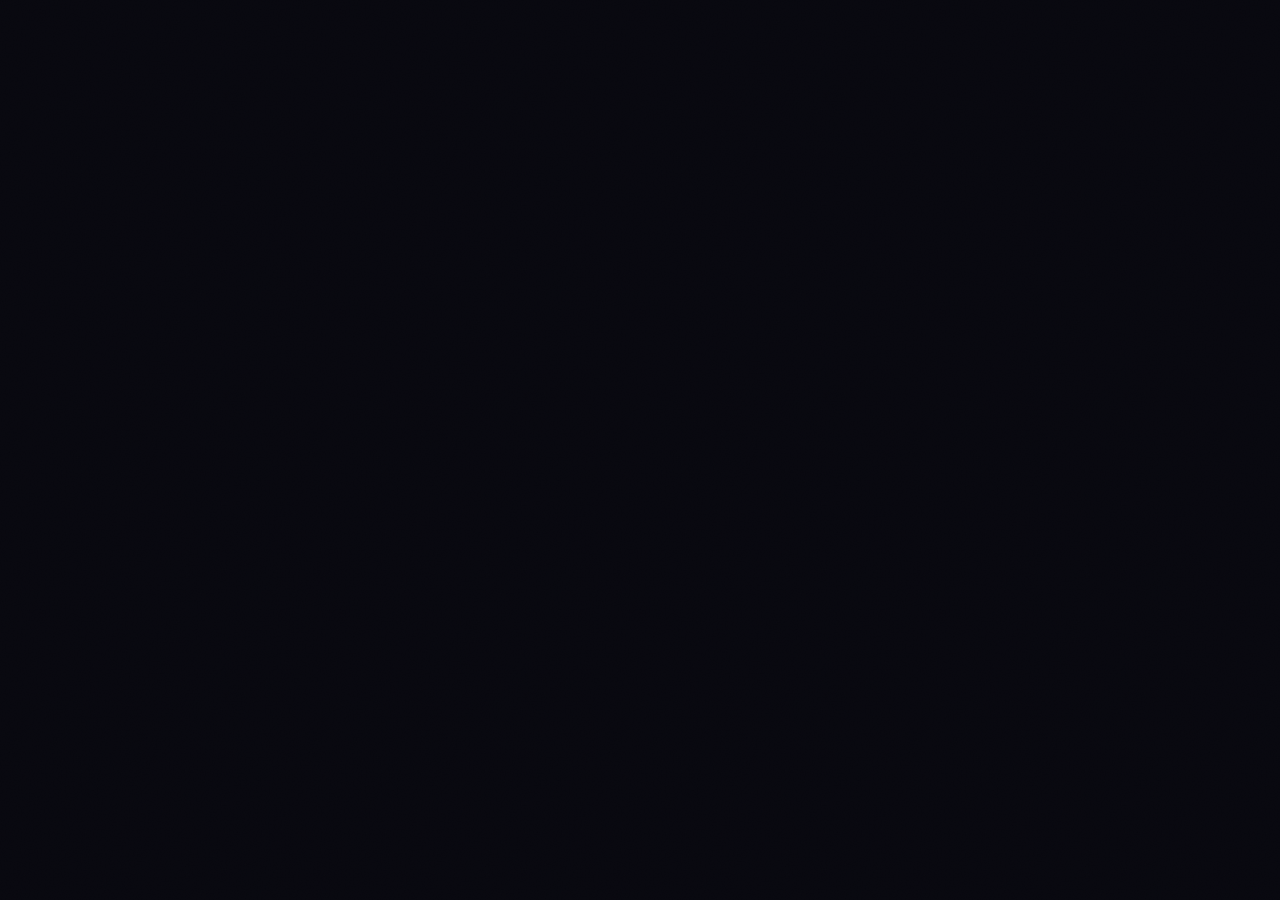
==== commit 849163d2: "Update index.html" ====
--- a/index.html
+++ b/index.html
@@ -1,28 +1,200 @@
 <!DOCTYPE html>
 <html lang="id">
 <head>
-  <meta charset="UTF-8"/>
-  <meta name="viewport" content="width=device-width, initial-scale=1.0"/>
-  <title>Aksara Store — Novel Digital & Ebook Premium</title>
-  <link href="https://cdn.jsdelivr.net/npm/bootstrap@5.3.2/dist/css/bootstrap.min.css" rel="stylesheet"/>
-  <link href="https://cdn.jsdelivr.net/npm/bootstrap-icons@1.11.3/font/bootstrap-icons.min.css" rel="stylesheet"/>
-  <link href="https://fonts.googleapis.com/css2?family=Cormorant+Garamond:ital,wght@0,400;0,600;0,700;1,400;1,600&family=Outfit:wght@300;400;500;600&display=swap" rel="stylesheet"/>
-  <style>
-    :root {
-      --bg:#08080f; --bg2:#0d0d18; --bg3:#12121f; --card:#0f0f1c;
-      --gold:#c8a84b; --gold2:#e5c97a; --text:#e8e2d4; --muted:#6b6b88;
-      --border:rgba(200,168,75,.14); --red:#e05555;
-      --serif:'Cormorant Garamond',Georgia,serif;
-      --sans:'Outfit',sans-serif;
-    }
-    *,*::before,*::after{box-sizing:border-box;margin:0;padding:0}
-    html{scroll-behavior:smooth}
-    body{background:var(--bg);color:var(--text);font-family:var(--sans);font-weight:300;overflow-x:hidden}
-    body::after{content:'';position:fixed;inset:0;background-image:url("data:image/svg+xml,%3Csvg xmlns='http://www.w3.org/2000/svg' width='300' height='300'%3E%3Cfilter id='n'%3E%3CfeTurbulence type='fractalNoise' baseFrequency='0.75' numOctaves='4' stitchTiles='stitch'/%3E%3C/filter%3E%3Crect width='300' height='300' filter='url(%23n)' opacity='0.04'/%3E%3C/svg%3E");pointer-events:none;z-index:9999;opacity:.4}
-    ::-webkit-scrollbar{width:3px}
-    ::-webkit-scrollbar-track{background:var(--bg)}
-    ::-webkit-scrollbar-thumb{background:var(--gold)}
-
+<meta charset="UTF-8"/>
+<meta name="viewport" content="width=device-width, initial-scale=1.0"/>
+<title>Aksara Store — Platform Baca Novel Digital</title>
+<link href="https://cdn.jsdelivr.net/npm/bootstrap@5.3.2/dist/css/bootstrap.min.css" rel="stylesheet"/>
+<link href="https://cdn.jsdelivr.net/npm/bootstrap-icons@1.11.3/font/bootstrap-icons.min.css" rel="stylesheet"/>
+<link href="https://fonts.googleapis.com/css2?family=Cormorant+Garamond:ital,wght@0,400;0,600;0,700;1,400;1,600&family=Outfit:wght@300;400;500;600;700&display=swap" rel="stylesheet"/>
+<style>
+:root{
+  --bg:#08080f; --bg2:#0d0d18; --bg3:#12121f; --card:#0f0f1c;
+  --gold:#c8a84b; --gold2:#e5c97a; --text:#e8e2d4; --muted:#6b6b88;
+  --border:rgba(200,168,75,.14); --red:#e05555;
+  --serif:'Cormorant Garamond',Georgia,serif;
+  --sans:'Outfit',sans-serif;
+  --adm-bg:#f0f0f1; --adm-side:#1d2327; --adm-side2:#2c3338; --adm-text:#3c434a;
+}
+*,*::before,*::after{box-sizing:border-box;margin:0;padding:0}
+html{scroll-behavior:smooth}
+body{background:var(--bg);color:var(--text);font-family:var(--sans);font-weight:300;overflow-x:hidden}
+a{text-decoration:none}
+body::after{content:'';position:fixed;inset:0;background-image:url("data:image/svg+xml,%3Csvg xmlns='http://www.w3.org/2000/svg' width='300' height='300'%3E%3Cfilter id='n'%3E%3CfeTurbulence type='fractalNoise' baseFrequency='0.75' numOctaves='4' stitchTiles='stitch'/%3E%3C/filter%3E%3Crect width='300' height='300' filter='url(%23n)' opacity='0.04'/%3E%3C/svg%3E");pointer-events:none;z-index:9999;opacity:.4}
+::-webkit-scrollbar{width:3px}
+::-webkit-scrollbar-track{background:var(--bg)}
+::-webkit-scrollbar-thumb{background:var(--gold)}
+
+/* Which of the 4 top-level "pages" (landing / cms-login / cms-panel / app) is visible */
+#landingView.hidden, #adminLoginView.hidden, #adminPanelView.hidden, #appView.hidden{display:none !important}
+
+/* ══════════════════════════════════════════════════════════════════
+   LANDING PAGE + CMS ADMIN — styles scoped so they never bleed into
+   the app view below, even though some class names (.hero, .btn-gold,
+   .faq-item, etc.) are reused by both apps with slightly different values.
+   ══════════════════════════════════════════════════════════════════ */
+@scope (#landingScope) {
+/* ===== LANDING PAGE ===== */
+.navbar-aks{position:fixed;top:0;width:100%;z-index:1000;padding:1.1rem 0;transition:all .4s}
+.navbar-aks.scrolled{background:rgba(8,8,15,.94);backdrop-filter:blur(24px);padding:.7rem 0;border-bottom:1px solid var(--border)}
+.nav-brand{font-family:var(--serif);font-size:1.6rem;font-weight:700;color:var(--gold)}
+.nav-brand sup{font-size:.5rem;letter-spacing:2px;text-transform:uppercase;color:var(--muted);vertical-align:super;margin-left:3px}
+.nav-link-i{color:var(--muted);text-decoration:none;font-size:.74rem;letter-spacing:1.8px;text-transform:uppercase;padding:.4rem .8rem;transition:color .3s;background:none;border:none}
+.nav-link-i:hover{color:var(--gold)}
+.gear-btn{background:transparent;border:1px solid var(--border);color:var(--muted);width:38px;height:38px;border-radius:50%;display:flex;align-items:center;justify-content:center;cursor:pointer;transition:all .3s;font-size:1rem}
+.gear-btn:hover{border-color:var(--gold);color:var(--gold);transform:rotate(45deg)}
+.btn-cta-nav{background:var(--gold);color:#08080f;border:none;border-radius:1px;padding:.5rem 1.2rem;font-size:.72rem;font-weight:600;letter-spacing:1.3px;text-transform:uppercase;transition:all .3s}
+.btn-cta-nav:hover{background:var(--gold2);color:#08080f}
+
+.hero{min-height:100vh;display:flex;align-items:center;position:relative;overflow:hidden;padding:8rem 0 5rem}
+.hero-ambient{position:absolute;inset:0;background:radial-gradient(ellipse 55% 55% at 75% 45%,rgba(200,168,75,.08) 0%,transparent 65%),radial-gradient(ellipse 35% 50% at 15% 70%,rgba(80,60,160,.06) 0%,transparent 60%);pointer-events:none}
+.hero-grid{position:absolute;inset:0;background-image:linear-gradient(rgba(200,168,75,.03) 1px,transparent 1px),linear-gradient(90deg,rgba(200,168,75,.03) 1px,transparent 1px);background-size:60px 60px;mask-image:radial-gradient(ellipse 80% 80% at 50% 50%,black 30%,transparent 80%)}
+.eyebrow{display:inline-flex;align-items:center;gap:.6rem;font-size:.67rem;letter-spacing:3px;text-transform:uppercase;color:var(--gold);border:1px solid var(--border);padding:.4rem 1.1rem;margin-bottom:2rem}
+.dot-pulse{width:5px;height:5px;background:var(--gold);border-radius:50%;animation:pulse 2s infinite}
+@keyframes pulse{0%,100%{opacity:1;transform:scale(1)}50%{opacity:.4;transform:scale(.7)}}
+.hero-h1{font-family:var(--serif);font-size:clamp(2.8rem,6vw,5.8rem);font-weight:700;line-height:1.02;letter-spacing:-1px}
+.hero-h1 .it{font-style:italic;color:var(--gold)}
+.hero-sub{font-size:1rem;color:var(--muted);max-width:460px;line-height:1.85;margin:1.8rem 0 2.5rem}
+.btn-gold{background:var(--gold);color:#08080f;border:none;border-radius:1px;padding:.9rem 2.2rem;font-size:.8rem;font-weight:600;letter-spacing:1.5px;text-transform:uppercase;text-decoration:none;transition:all .35s;display:inline-block;cursor:pointer}
+.btn-gold:hover{background:var(--gold2);color:#08080f;transform:translateY(-2px);box-shadow:0 10px 35px rgba(200,168,75,.25)}
+.btn-ghost{background:transparent;color:var(--text);border:1px solid rgba(232,226,212,.15);border-radius:1px;padding:.9rem 2.2rem;font-size:.8rem;letter-spacing:1.5px;text-transform:uppercase;text-decoration:none;transition:all .35s;display:inline-block}
+.btn-ghost:hover{border-color:var(--gold);color:var(--gold)}
+.hero-metrics{display:flex;gap:2.5rem;margin-top:4rem;padding-top:2rem;border-top:1px solid var(--border);flex-wrap:wrap}
+.mval{font-family:var(--serif);font-size:2.1rem;font-weight:700;color:var(--gold);line-height:1}
+.mlbl{font-size:.65rem;color:var(--muted);letter-spacing:2px;text-transform:uppercase;margin-top:.3rem}
+
+.books-wrap{position:relative;width:300px;height:400px;margin:0 auto}
+.bk{position:absolute;border-radius:3px;overflow:hidden;box-shadow:0 25px 60px rgba(0,0,0,.6);border:1px solid var(--border);background:linear-gradient(160deg,var(--bg3),var(--card))}
+.bk-main{width:170px;aspect-ratio:2/3;top:0;left:50%;transform:translateX(-50%);z-index:3;border-color:rgba(200,168,75,.25)}
+.bk-l{width:120px;aspect-ratio:2/3;top:50px;left:0;transform:rotate(-8deg);z-index:2}
+.bk-r{width:120px;aspect-ratio:2/3;top:60px;right:0;transform:rotate(6deg);z-index:2}
+.bk-face{width:100%;height:100%;display:flex;flex-direction:column;align-items:center;justify-content:center;padding:1rem .6rem;text-align:center}
+.bk-ico{font-size:1.9rem;margin-bottom:.5rem}
+.bk-ttl{font-family:var(--serif);font-size:.8rem;font-weight:700;line-height:1.25}
+.fl-badge{position:absolute;background:var(--gold);color:#08080f;font-size:.58rem;font-weight:700;letter-spacing:1.5px;text-transform:uppercase;padding:.3rem .7rem;top:1rem;right:-1rem;z-index:10}
+.fl-badge2{position:absolute;background:var(--card);border:1px solid var(--border);color:var(--text);font-size:.6rem;padding:.5rem .9rem;bottom:1.5rem;left:-1rem;z-index:10}
+
+.ticker{background:var(--gold);padding:.7rem 0;overflow:hidden;white-space:nowrap}
+.ticker-inner{display:inline-block;animation:tick 22s linear infinite;font-size:.68rem;font-weight:600;letter-spacing:2.5px;text-transform:uppercase;color:#08080f}
+.ticker-inner span{margin:0 2.2rem}
+@keyframes tick{from{transform:translateX(0)}to{transform:translateX(-50%)}}
+
+.section{padding:6rem 0}
+.section-alt{background:var(--bg2)}
+.tag-line{display:inline-flex;align-items:center;gap:.5rem;font-size:.66rem;letter-spacing:3px;text-transform:uppercase;color:var(--gold);margin-bottom:.8rem}
+.tag-line::before{content:'';width:20px;height:1px;background:var(--gold)}
+.sec-h{font-family:var(--serif);font-size:clamp(1.9rem,3.5vw,2.9rem);font-weight:700;line-height:1.1}
+.sec-h em{font-style:italic;color:var(--gold)}
+.divider{width:40px;height:1.5px;background:var(--gold);margin:1.2rem 0}
+.divider.mx-auto{margin-left:auto;margin-right:auto}
+.muted-p{color:var(--muted);font-size:.9rem;line-height:1.85}
+
+.about-points li{display:flex;gap:.7rem;margin-bottom:1rem;font-size:.88rem;color:var(--text);align-items:flex-start}
+.about-points i{color:var(--gold);margin-top:.2rem}
+
+.feat-card{background:var(--card);border:1px solid var(--border);border-radius:2px;padding:2rem 1.6rem;height:100%;transition:all .35s}
+.feat-card:hover{border-color:rgba(200,168,75,.35);transform:translateY(-4px)}
+.feat-ico{width:50px;height:50px;border:1px solid var(--border);display:flex;align-items:center;justify-content:center;font-size:1.25rem;margin-bottom:1.1rem;color:var(--gold);background:rgba(200,168,75,.04)}
+.feat-title{font-family:var(--serif);font-size:1.2rem;font-weight:600;margin-bottom:.5rem}
+.feat-desc{font-size:.85rem;color:var(--muted);line-height:1.75}
+
+.step-icon{width:52px;height:52px;border:1px solid var(--border);display:flex;align-items:center;justify-content:center;font-size:1.3rem;margin-bottom:1rem;color:var(--gold);background:rgba(200,168,75,.04)}
+.step-title{font-family:var(--serif);font-size:1.15rem;font-weight:600;margin-bottom:.5rem}
+.step-desc{font-size:.85rem;color:var(--muted);line-height:1.75}
+.step-num{font-family:var(--serif);font-size:3.4rem;font-weight:700;color:rgba(200,168,75,.12);line-height:1;margin-bottom:.3rem}
+
+.stats-band{display:flex;gap:1.5rem;background:var(--card);border:1px solid var(--border);padding:1.2rem 2rem;border-radius:2px;flex-wrap:wrap;justify-content:center}
+.stat-item{text-align:center;padding:0 1rem}
+.stat-item .v{font-family:var(--serif);font-size:2.3rem;font-weight:700;color:var(--gold);line-height:1}
+.stat-item .l{font-size:.66rem;color:var(--muted);letter-spacing:1.5px;text-transform:uppercase;margin-top:.3rem}
+.stat-sep{width:1px;background:var(--border)}
+
+.t-card{background:var(--card);border:1px solid var(--border);border-radius:2px;padding:1.8rem;height:100%}
+.t-q{font-family:var(--serif);font-size:2.5rem;color:var(--gold);line-height:.6;margin-bottom:.6rem}
+.t-stars{color:var(--gold);font-size:.85rem;margin-bottom:.7rem}
+.t-text{font-size:.85rem;color:var(--text);line-height:1.75;margin-bottom:1.2rem}
+.t-av{width:38px;height:38px;border-radius:50%;background:rgba(200,168,75,.12);color:var(--gold);display:flex;align-items:center;justify-content:center;font-family:var(--serif);font-weight:700;margin-right:.7rem}
+.t-name{font-size:.85rem;font-weight:500}
+.t-role{font-size:.68rem;color:var(--muted)}
+
+.faq-item{border-bottom:1px solid var(--border);padding:1.3rem 0}
+.faq-q{display:flex;justify-content:space-between;align-items:center;cursor:pointer;font-size:.95rem;font-weight:500}
+.faq-icon{color:var(--gold);transition:transform .3s}
+.faq-item.open .faq-icon{transform:rotate(45deg)}
+.faq-a{max-height:0;overflow:hidden;transition:all .35s ease;font-size:.85rem;color:var(--muted);line-height:1.8}
+.faq-item.open .faq-a{max-height:300px;margin-top:.8rem}
+
+.cta-band{background:linear-gradient(135deg,var(--bg3),var(--bg2));border:1px solid var(--border);border-radius:2px;padding:4rem 2rem;text-align:center;position:relative;overflow:hidden}
+.cta-band::before{content:'';position:absolute;inset:0;background:radial-gradient(ellipse 60% 80% at 50% 0%,rgba(200,168,75,.1),transparent 70%)}
+
+.footer-aks{background:var(--bg2);border-top:1px solid var(--border);padding:3.5rem 0 1.5rem}
+.footer-h{font-family:var(--serif);font-size:.9rem;font-weight:700;color:var(--gold);letter-spacing:1px;margin-bottom:1rem;text-transform:uppercase}
+.footer-link{display:block;color:var(--muted);font-size:.82rem;margin-bottom:.6rem;transition:color .3s}
+.footer-link:hover{color:var(--gold)}
+.footer-bottom{border-top:1px solid var(--border);margin-top:2.5rem;padding-top:1.5rem;font-size:.72rem;color:var(--muted);display:flex;justify-content:space-between;flex-wrap:wrap;gap:.5rem}
+.admin-link-foot{color:var(--muted);font-size:.68rem;letter-spacing:1px}
+.admin-link-foot:hover{color:var(--gold)}
+
+.rev{opacity:0;transform:translateY(24px);transition:all .7s cubic-bezier(.16,1,.3,1)}
+.rev.on{opacity:1;transform:translateY(0)}
+
+@media(max-width:991px){.books-wrap{margin-top:3rem}}
+
+/* ===== ADMIN LOGIN ===== */
+#adminLoginView{min-height:100vh;display:flex;align-items:center;justify-content:center;background:var(--bg);position:relative}
+.login-card{background:var(--card);border:1px solid var(--border);border-radius:3px;padding:3rem 2.5rem;width:100%;max-width:380px}
+.login-card .nav-brand{display:block;text-align:center;margin-bottom:.3rem;font-size:2rem}
+.login-sub{text-align:center;color:var(--muted);font-size:.78rem;letter-spacing:1.5px;text-transform:uppercase;margin-bottom:2rem}
+.f-label{font-size:.68rem;letter-spacing:1.5px;text-transform:uppercase;color:var(--muted);margin-bottom:.4rem;display:block}
+.f-inp{width:100%;background:var(--bg3);border:1px solid var(--border);color:var(--text);padding:.7rem .9rem;border-radius:2px;font-family:var(--sans);font-size:.9rem;outline:none;transition:border-color .3s;margin-bottom:1.1rem}
+.f-inp:focus{border-color:var(--gold)}
+.login-err{color:#e05555;font-size:.78rem;margin-bottom:1rem;display:none}
+.login-err.show{display:block}
+.back-to-site{display:block;text-align:center;margin-top:1.5rem;color:var(--muted);font-size:.72rem;letter-spacing:1px}
+.back-to-site:hover{color:var(--gold)}
+.login-hint{background:rgba(200,168,75,.06);border:1px solid var(--border);border-radius:2px;padding:.7rem .9rem;font-size:.7rem;color:var(--muted);margin-bottom:1.2rem;line-height:1.6}
+
+/* ===== ADMIN PANEL (WordPress-style) ===== */
+#adminPanelView{background:var(--adm-bg);min-height:100vh;font-family:var(--sans);color:var(--adm-text)}
+.adm-shell{display:flex;min-height:100vh}
+.adm-sidebar{width:230px;background:var(--adm-side);color:#eee;flex-shrink:0;position:sticky;top:0;height:100vh;overflow-y:auto}
+.adm-brand{padding:1.3rem 1.2rem;font-family:var(--serif);font-size:1.3rem;font-weight:700;color:var(--gold);border-bottom:1px solid rgba(255,255,255,.08)}
+.adm-brand small{display:block;font-family:var(--sans);font-size:.6rem;letter-spacing:1.5px;text-transform:uppercase;color:#8c8f94;margin-top:.2rem}
+.adm-menu-item{display:flex;align-items:center;gap:.7rem;padding:.85rem 1.2rem;color:#c3c4c7;font-size:.83rem;cursor:pointer;border-left:3px solid transparent;transition:all .2s}
+.adm-menu-item i{font-size:1rem;width:18px;text-align:center}
+.adm-menu-item:hover{background:var(--adm-side2);color:#fff}
+.adm-menu-item.active{background:var(--adm-side2);color:var(--gold);border-left-color:var(--gold)}
+.adm-main{flex:1;min-width:0}
+.adm-topbar{background:#fff;border-bottom:1px solid #dcdcde;padding:.9rem 2rem;display:flex;justify-content:space-between;align-items:center;position:sticky;top:0;z-index:10}
+.adm-topbar h5{font-weight:600;font-size:1rem;margin:0;color:#1d2327}
+.btn-adm-outline{background:#fff;border:1px solid #c3c4c7;color:#3c434a;padding:.45rem 1rem;border-radius:3px;font-size:.8rem;transition:all .2s}
+.btn-adm-outline:hover{border-color:var(--gold);color:#8a6d1f}
+.btn-adm-gold{background:var(--gold);border:1px solid var(--gold);color:#1d2327;font-weight:600;padding:.45rem 1.2rem;border-radius:3px;font-size:.8rem;transition:all .2s}
+.btn-adm-gold:hover{background:var(--gold2);border-color:var(--gold2)}
+.adm-content{padding:2rem;max-width:980px}
+.adm-panel-card{background:#fff;border:1px solid #dcdcde;border-radius:4px;padding:1.6rem 1.8rem;margin-bottom:1.5rem}
+.adm-panel-card h6{font-weight:600;font-size:.95rem;margin-bottom:1.2rem;color:#1d2327;border-bottom:1px solid #f0f0f1;padding-bottom:.7rem}
+.adm-field-label{font-size:.78rem;font-weight:600;color:#1d2327;margin-bottom:.35rem;display:block}
+.adm-field-hint{font-size:.72rem;color:#8c8f94;margin-bottom:.5rem}
+.adm-inp{width:100%;border:1px solid #8c8f94;border-radius:3px;padding:.5rem .7rem;font-size:.85rem;font-family:var(--sans);color:#1d2327;margin-bottom:1rem;outline:none;transition:border-color .2s}
+.adm-inp:focus{border-color:var(--gold);box-shadow:0 0 0 1px var(--gold)}
+textarea.adm-inp{resize:vertical;min-height:80px}
+.repeater-item{border:1px solid #dcdcde;border-radius:4px;padding:1.1rem 1.2rem;margin-bottom:1rem;background:#fafafa;position:relative}
+.repeater-item .rm-btn{position:absolute;top:.7rem;right:.7rem;background:none;border:none;color:#b32d2e;font-size:.85rem;cursor:pointer}
+.repeater-item .rm-btn:hover{color:#8a1f20}
+.repeater-num{display:inline-block;background:var(--adm-side);color:var(--gold);font-size:.68rem;font-weight:700;padding:.15rem .5rem;border-radius:2px;margin-bottom:.7rem}
+.add-item-btn{border:1.5px dashed #b3b3b3;background:transparent;color:#3c434a;padding:.6rem 1rem;border-radius:3px;font-size:.82rem;width:100%;transition:all .2s}
+.add-item-btn:hover{border-color:var(--gold);color:#8a6d1f;background:rgba(200,168,75,.05)}
+.adm-toast{position:fixed;bottom:1.5rem;right:1.5rem;background:#1d2327;color:#fff;padding:.8rem 1.3rem;border-radius:4px;font-size:.85rem;display:flex;align-items:center;gap:.6rem;z-index:5000;opacity:0;transform:translateY(10px);transition:all .3s;box-shadow:0 8px 24px rgba(0,0,0,.25)}
+.adm-toast.show{opacity:1;transform:translateY(0)}
+.adm-toast i{color:var(--gold)}
+@media(max-width:768px){.adm-sidebar{position:fixed;left:-230px;z-index:2000;transition:left .3s}.adm-sidebar.open{left:0}.adm-content{padding:1.2rem}}
+}
+
+/* ══════════════════════════════════════════════════════════════════
+   AKSARA STORE APP — scoped the same way, to its own #appView root.
+   ══════════════════════════════════════════════════════════════════ */
+@scope (#appView) {
     /* ── NAVBAR ── */
     .navbar{position:fixed;top:0;width:100%;z-index:1000;padding:1.2rem 0;transition:all .4s}
     .navbar.scrolled{background:rgba(8,8,15,.93);backdrop-filter:blur(24px);padding:.8rem 0;border-bottom:1px solid var(--border)}
@@ -384,6 +556,9 @@
     .icon-btn:hover{border-color:var(--gold);color:var(--gold)}
     .icon-btn.danger:hover{border-color:var(--red);color:var(--red)}
 
+    .back-to-landing{background:transparent;border:1px solid var(--border);color:var(--muted);width:34px;height:34px;border-radius:50%;display:flex;align-items:center;justify-content:center;font-size:.9rem;transition:all .3s}
+    .back-to-landing:hover{border-color:var(--gold);color:var(--gold);transform:translateX(-2px)}
+
     .btn-admin{background:var(--gold);color:#08080f;border:none;padding:.6rem 1.3rem;font-size:.75rem;font-weight:600;letter-spacing:1px;text-transform:uppercase;cursor:pointer;border-radius:1px;transition:all .3s;display:inline-flex;align-items:center;gap:.5rem;font-family:var(--sans)}
     .btn-admin:hover{background:var(--gold2)}
     .btn-admin-outline{background:transparent;color:var(--text);border:1px solid var(--border);padding:.6rem 1.3rem;font-size:.75rem;letter-spacing:1px;text-transform:uppercase;cursor:pointer;border-radius:1px;transition:all .3s;font-family:var(--sans)}
@@ -400,9 +575,756 @@
       .admin-table{display:block;overflow-x:auto;white-space:nowrap}
       .nav-user-name{display:none}
     }
-  </style>
+}
+</style>
 </head>
 <body>
+
+<!-- ══════════════════════════ LANDING + CMS SCOPE ══════════════════════════ -->
+<div id="landingScope">
+
+<!-- ══════════════════════════ LANDING PAGE ══════════════════════════ -->
+<div id="landingView">
+
+<nav class="navbar-aks" id="ldNavbar">
+  <div class="container d-flex justify-content-between align-items-center">
+    <a href="#ldBeranda" class="nav-brand">Aksara<sup>Store</sup></a>
+    <div class="d-none d-lg-flex align-items-center gap-2" id="navLinksWrap"></div>
+    <div class="d-flex align-items-center gap-2">
+      <a class="btn-cta-nav" id="navAppBtn" href="#" onclick="goTo('app');return false;">Buka Aplikasi</a>
+      <button class="gear-btn" title="Admin" onclick="goTo('login')"><i class="bi bi-gear"></i></button>
+    </div>
+  </div>
+</nav>
+
+<section class="hero" id="ldBeranda">
+  <div class="hero-ambient"></div>
+  <div class="hero-grid"></div>
+  <div class="container position-relative">
+    <div class="row align-items-center g-5">
+      <div class="col-lg-6">
+        <div class="eyebrow rev on"><span class="dot-pulse"></span> <span data-bind="hero.eyebrow"></span></div>
+        <h1 class="hero-h1 rev on"><span data-bind="hero.title_line1"></span> <span class="it" data-bind="hero.title_italic"></span><br/><span data-bind="hero.title_line2"></span></h1>
+        <p class="hero-sub rev on" data-bind="hero.subtitle"></p>
+        <div class="d-flex gap-3 flex-wrap rev on">
+          <a class="btn-gold" id="heroBtnPrimary" href="#fitur" data-bind="hero.btn_primary_text"></a>
+          <a class="btn-ghost" id="heroBtnSecondary" href="#cara-kerja" data-bind="hero.btn_secondary_text"></a>
+        </div>
+        <div class="hero-metrics rev on" id="heroMetrics"></div>
+      </div>
+      <div class="col-lg-6">
+        <div class="books-wrap rev on">
+          <div class="bk bk-l"><div class="bk-face"><div class="bk-ico">📖</div><div class="bk-ttl">Fiksi</div></div></div>
+          <div class="bk bk-r"><div class="bk-face"><div class="bk-ico">🔍</div><div class="bk-ttl">Misteri</div></div></div>
+          <div class="bk bk-main"><div class="bk-face"><div class="bk-ico">✨</div><div class="bk-ttl">Aksara<br/>Store</div></div></div>
+          <div class="fl-badge">Platform Baca</div>
+          <div class="fl-badge2"><i class="bi bi-people-fill"></i> <span data-bind="hero.floating_badge"></span></div>
+        </div>
+      </div>
+    </div>
+  </div>
+</section>
+
+<div class="ticker"><div class="ticker-inner" id="tickerTrack"></div></div>
+
+<section class="section" id="tentang">
+  <div class="container">
+    <div class="row align-items-center g-5">
+      <div class="col-lg-6 rev">
+        <div class="tag-line" data-bind="about.tagline"></div>
+        <h2 class="sec-h"><span data-bind="about.title_pre"></span> <em data-bind="about.title_em"></em></h2>
+        <div class="divider"></div>
+        <p class="muted-p mb-4" data-bind="about.body"></p>
+        <ul class="list-unstyled about-points" id="aboutPoints"></ul>
+      </div>
+      <div class="col-lg-6 rev">
+        <div class="stats-band" id="statsGrid"></div>
+      </div>
+    </div>
+  </div>
+</section>
+
+<section class="section section-alt" id="fitur">
+  <div class="container">
+    <div class="text-center mb-5 rev">
+      <div class="tag-line mx-auto" style="justify-content:center" data-bind="features.tagline"></div>
+      <h2 class="sec-h"><span data-bind="features.title_pre"></span> <em data-bind="features.title_em"></em></h2>
+      <div class="divider mx-auto"></div>
+      <p class="muted-p mt-2" data-bind="features.subtitle"></p>
+    </div>
+    <div class="row g-4" id="featuresGrid"></div>
+  </div>
+</section>
+
+<section class="section" id="cara-kerja">
+  <div class="container">
+    <div class="text-center mb-5 rev">
+      <div class="tag-line mx-auto" style="justify-content:center" data-bind="steps.tagline"></div>
+      <h2 class="sec-h"><span data-bind="steps.title_pre"></span> <em data-bind="steps.title_em"></em></h2>
+      <div class="divider mx-auto"></div>
+      <p class="muted-p mt-2" data-bind="steps.subtitle"></p>
+    </div>
+    <div class="row g-4" id="stepsGrid"></div>
+  </div>
+</section>
+
+<section class="section section-alt" id="ldTestimoni">
+  <div class="container">
+    <div class="text-center mb-5 rev">
+      <div class="tag-line mx-auto" style="justify-content:center" data-bind="testimonials.tagline"></div>
+      <h2 class="sec-h"><span data-bind="testimonials.title_pre"></span> <em data-bind="testimonials.title_em"></em></h2>
+      <div class="divider mx-auto"></div>
+    </div>
+    <div class="row g-4" id="testimonialsGrid"></div>
+  </div>
+</section>
+
+<section class="section" id="ldFaq">
+  <div class="container">
+    <div class="text-center mb-5 rev">
+      <div class="tag-line mx-auto" style="justify-content:center" data-bind="faq.tagline"></div>
+      <h2 class="sec-h"><span data-bind="faq.title_pre"></span> <em data-bind="faq.title_em"></em></h2>
+      <div class="divider mx-auto"></div>
+    </div>
+    <div class="row justify-content-center">
+      <div class="col-lg-8">
+        <div id="faqList"></div>
+      </div>
+    </div>
+  </div>
+</section>
+
+<section class="section section-alt">
+  <div class="container">
+    <div class="cta-band rev">
+      <div class="tag-line mx-auto" style="justify-content:center" data-bind="cta.tagline"></div>
+      <h2 class="sec-h mb-3" data-bind="cta.title"></h2>
+      <p class="muted-p mx-auto mb-4" style="max-width:500px" data-bind="cta.subtitle"></p>
+      <a class="btn-gold" id="ctaBtn" href="#" onclick="goTo('app');return false;" data-bind="cta.button_text"></a>
+    </div>
+  </div>
+</section>
+
+<footer class="footer-aks">
+  <div class="container">
+    <div class="row g-4">
+      <div class="col-lg-4">
+        <div class="nav-brand mb-3">Aksara<sup>Store</sup></div>
+        <p class="muted-p" data-bind="footer.about_text"></p>
+      </div>
+      <div class="col-6 col-lg-2">
+        <div class="footer-h">Navigasi</div>
+        <div id="footerNav"></div>
+      </div>
+      <div class="col-6 col-lg-3">
+        <div class="footer-h">Kontak</div>
+        <div class="footer-link"><i class="bi bi-envelope me-1"></i> <span data-bind="footer.contact_email"></span></div>
+        <div class="footer-link"><i class="bi bi-whatsapp me-1"></i> <span data-bind="footer.contact_phone"></span></div>
+        <div class="footer-link"><i class="bi bi-geo-alt me-1"></i> <span data-bind="footer.contact_address"></span></div>
+      </div>
+      <div class="col-lg-3">
+        <div class="footer-h">Ikuti Kami</div>
+        <div class="d-flex gap-2">
+          <a href="#" class="gear-btn" style="border-radius:2px"><i class="bi bi-instagram"></i></a>
+          <a href="#" class="gear-btn" style="border-radius:2px"><i class="bi bi-tiktok"></i></a>
+          <a href="#" class="gear-btn" style="border-radius:2px"><i class="bi bi-twitter-x"></i></a>
+        </div>
+      </div>
+    </div>
+    <div class="footer-bottom">
+      <span data-bind="footer.copyright"></span>
+      <a href="#" class="admin-link-foot" onclick="goTo('login');return false;">Admin Panel</a>
+    </div>
+  </div>
+</footer>
+</div>
+
+<!-- ══════════════════════════ ADMIN LOGIN ══════════════════════════ -->
+<div id="adminLoginView" class="hidden">
+  <div class="login-card">
+    <div class="nav-brand">Aksara<sup style="color:var(--muted)">Store</sup></div>
+    <div class="login-sub">Admin Panel Login</div>
+    <div class="login-hint"><i class="bi bi-info-circle me-1"></i> Demo: <strong>admin</strong> / <strong>admin123</strong></div>
+    <div class="login-err" id="ldLoginErr">Username atau password salah.</div>
+    <label class="f-label">Username</label>
+    <input class="f-inp" id="loginUser" type="text" placeholder="admin"/>
+    <label class="f-label">Password</label>
+    <input class="f-inp" id="loginPass" type="password" placeholder="••••••••"/>
+    <button class="btn-gold w-100" onclick="cmsDoLogin()">Masuk</button>
+    <a href="#" class="back-to-site" onclick="goTo('landing');return false;"><i class="bi bi-arrow-left"></i> Kembali ke Situs</a>
+  </div>
+</div>
+
+<!-- ══════════════════════════ ADMIN PANEL ══════════════════════════ -->
+<div id="adminPanelView" class="hidden">
+  <div class="adm-shell">
+    <aside class="adm-sidebar" id="admSidebar">
+      <div class="adm-brand">Aksara<span style="color:#e5c97a">Store</span><small>Content Manager</small></div>
+      <div id="admMenu"></div>
+      <div style="padding:1rem 1.2rem;border-top:1px solid rgba(255,255,255,.08);margin-top:1rem">
+        <div class="adm-menu-item" style="padding-left:0" onclick="doLogout()"><i class="bi bi-box-arrow-left"></i> Keluar</div>
+      </div>
+    </aside>
+    <div class="adm-main">
+      <div class="adm-topbar">
+        <h5 id="admPanelTitle">Hero &amp; Umum</h5>
+        <div class="d-flex gap-2">
+          <button class="btn-adm-outline" onclick="goTo('landing')"><i class="bi bi-box-arrow-up-right"></i> Lihat Situs</button>
+          <button class="btn-adm-outline" onclick="resetContent()"><i class="bi bi-arrow-counterclockwise"></i> Reset</button>
+          <button class="btn-adm-gold" onclick="saveContent()"><i class="bi bi-check2"></i> Simpan Perubahan</button>
+        </div>
+      </div>
+      <div class="adm-content" id="admContent"></div>
+    </div>
+  </div>
+</div>
+
+<div class="adm-toast" id="admToast"><i class="bi bi-check-circle-fill"></i> <span id="admToastMsg">Tersimpan</span></div>
+
+</div>
+<!-- ══════════════════════════ /LANDING + CMS SCOPE ══════════════════════════ -->
+
+<script>
+/* ═══════════════════════════ DEFAULT CONTENT ═══════════════════════════ */
+const DEFAULT_CONTENT = {
+  nav: [
+    {label:"Beranda",href:"#ldBeranda"},
+    {label:"Tentang",href:"#tentang"},
+    {label:"Fitur",href:"#fitur"},
+    {label:"Cara Kerja",href:"#cara-kerja"},
+    {label:"FAQ",href:"#ldFaq"}
+  ],
+  hero: {
+    eyebrow:"Platform Baca Digital",
+    title_line1:"Perpustakaan",
+    title_italic:"Digital",
+    title_line2:"Dalam Genggaman",
+    subtitle:"Aksara Store adalah platform baca novel digital yang menghadirkan ratusan judul cerita lintas genre ke ujung jarimu — rapi, cepat, dan nyaman digunakan kapan saja.",
+    btn_primary_text:"Jelajahi Fitur",
+    btn_secondary_text:"Lihat Cara Kerja",
+    floing_placeholder:"",
+    floating_badge:"12.000+ Pengguna",
+    metrics:[
+      {value:"500+",label:"Judul Novel"},
+      {value:"12K+",label:"Pengguna Terdaftar"},
+      {value:"4.9",label:"Rating Rata-rata"}
+    ]
+  },
+  ticker:[
+    "Platform Baca Terpercaya","Ratusan Judul Novel","Mendukung Penulis Lokal",
+    "Baca di Semua Perangkat","Koleksi Terus Diperbarui"
+  ],
+  about:{
+    tagline:"Tentang Kami",
+    title_pre:"Apa Itu",
+    title_em:"Aksara Store?",
+    body:"Aksara Store adalah platform digital yang dirancang untuk menemani kebiasaan membaca masa kini. Kami menghimpun koleksi novel dari berbagai genre dalam satu tempat, dengan tampilan yang nyaman dipakai dan pengalaman baca yang konsisten di semua perangkat.",
+    points:[
+      "Katalog novel digital lintas genre yang terus diperbarui",
+      "Pengalaman baca yang konsisten di HP, tablet, maupun laptop",
+      "Sistem pencarian dan filter yang memudahkan menemukan bacaan",
+      "Ruang bagi penulis lokal untuk menjangkau lebih banyak pembaca"
+    ]
+  },
+  features:{
+    tagline:"Kenapa Aksara Store",
+    title_pre:"Dibangun Untuk",
+    title_em:"Kenyamanan Membaca",
+    subtitle:"Setiap fitur dirancang supaya aktivitas membacamu lebih praktis dan menyenangkan.",
+    items:[
+      {icon:"bi-lightning-charge",title:"Akses Cepat",desc:"Antarmuka ringan dan responsif membuat kamu bisa langsung menemukan dan membuka novel yang ingin dibaca tanpa hambatan."},
+      {icon:"bi-phone",title:"Lintas Perangkat",desc:"Rak bacaanmu tersimpan rapi dan bisa diakses dari HP, tablet, maupun laptop dengan tampilan yang selalu konsisten."},
+      {icon:"bi-search",title:"Pencarian Cerdas",desc:"Fitur cari dan filter berdasarkan genre membantu kamu menemukan bacaan yang sesuai selera dalam hitungan detik."},
+      {icon:"bi-shield-check",title:"Privasi Terjaga",desc:"Data akun dan aktivitas membacamu dikelola dengan standar keamanan yang ketat dan tidak dibagikan sembarangan."},
+      {icon:"bi-heart",title:"Dukung Penulis Lokal",desc:"Platform ini menjadi ruang bagi karya-karya penulis lokal untuk ditemukan oleh lebih banyak pembaca di seluruh Indonesia."},
+      {icon:"bi-headset",title:"Dukungan Responsif",desc:"Tim kami siap membantu lewat WhatsApp dan email apabila kamu mengalami kendala saat menggunakan platform."}
+    ]
+  },
+  steps:{
+    tagline:"Cara Kerja",
+    title_pre:"Mulai Membaca",
+    title_em:"Dalam 3 Langkah",
+    subtitle:"Alur yang simpel supaya kamu bisa fokus menikmati cerita, bukan sibuk dengan teknis.",
+    items:[
+      {icon:"bi-person-plus",title:"Buat Akun",desc:"Daftar dengan nama dan email untuk membuat profil pembacamu di Aksara Store."},
+      {icon:"bi-grid",title:"Jelajahi Katalog",desc:"Telusuri koleksi novel berdasarkan genre, rating, atau kata kunci yang kamu inginkan."},
+      {icon:"bi-book-half",title:"Baca Kapan Saja",desc:"Buka rak bacaanmu dan lanjutkan cerita dari perangkat mana pun, di mana pun kamu berada."}
+    ]
+  },
+  testimonials:{
+    tagline:"Bukan Janji Kami",
+    title_pre:"Ini Kata",
+    title_em:"Mereka",
+    items:[
+      {name:"Anisa Putri",role:"Pembaca Aktif · Jakarta",stars:5,text:"Koleksinya lengkap banget dan tampilannya nyaman dipakai. Aku bisa lanjut baca dari HP ke laptop tanpa ribet sama sekali."},
+      {name:"Rizky Firmansyah",role:"Mahasiswa · Yogyakarta",stars:5,text:"Sebagai mahasiswa, platform ini praktis banget. Genre-nya beragam, jadi cocok untuk semua selera bacaan."},
+      {name:"Sinta Maharani",role:"Guru · Bandung",stars:5,text:"Tampilan webnya rapi dan pencariannya cepat. Sekarang Aksara Store jadi tempat utamaku cari bacaan baru."}
+    ]
+  },
+  faq:{
+    tagline:"Pertanyaan Umum",
+    title_pre:"Masih Ada",
+    title_em:"Pertanyaan?",
+    items:[
+      {q:"Perangkat apa saja yang didukung Aksara Store?",a:"Aksara Store bisa diakses melalui browser di HP, tablet, maupun laptop tanpa perlu memasang aplikasi tambahan."},
+      {q:"Apakah saya perlu membuat akun untuk membaca?",a:"Ya, akun diperlukan agar rak bacaan dan riwayat aktivitasmu tersimpan dan bisa diakses kembali kapan pun."},
+      {q:"Apakah koleksi novel terus bertambah?",a:"Tim kami secara rutin menambahkan judul baru dari berbagai genre agar katalog tetap segar dan beragam."},
+      {q:"Bagaimana jika saya mengalami kendala teknis?",a:"Kamu bisa menghubungi tim dukungan kami melalui WhatsApp atau email yang tertera di bagian kontak."}
+    ]
+  },
+  cta:{
+    tagline:"Bergabung Sekarang",
+    title:"Siap Menjelajahi Dunia Cerita?",
+    subtitle:"Temukan novel favoritmu berikutnya di Aksara Store.",
+    button_text:"Mulai Jelajahi"
+  },
+  footer:{
+    about_text:"Platform baca novel digital yang menghadirkan koleksi cerita lintas genre dengan pengalaman membaca yang nyaman di semua perangkat.",
+    contact_email:"halo@aksarastore.id",
+    contact_phone:"+62 812-3456-7890",
+    contact_address:"Yogyakarta, Indonesia",
+    copyright:"© 2026 Aksara Store. Seluruh hak cipta dilindungi."
+  }
+};
+
+const STORAGE_KEY = "aksaraLandingContent_v1";
+const CRED_KEY = "aksaraAdminCreds_v1";
+let content = loadContent();
+let draft = JSON.parse(JSON.stringify(content));
+
+function loadContent(){
+  try{
+    const raw = localStorage.getItem(STORAGE_KEY);
+    if(raw) return deepMerge(JSON.parse(JSON.stringify(DEFAULT_CONTENT)), JSON.parse(raw));
+  }catch(e){}
+  return JSON.parse(JSON.stringify(DEFAULT_CONTENT));
+}
+function deepMerge(base, extra){
+  if(Array.isArray(extra)) return extra;
+  if(typeof extra !== 'object' || extra===null) return extra===undefined? base : extra;
+  const out = Object.assign({}, base);
+  for(const k in extra){ out[k] = deepMerge(base ? base[k] : undefined, extra[k]); }
+  return out;
+}
+function getCreds(){
+  try{
+    const raw = localStorage.getItem(CRED_KEY);
+    if(raw) return JSON.parse(raw);
+  }catch(e){}
+  const def = {username:"admin", password:"admin123"};
+  localStorage.setItem(CRED_KEY, JSON.stringify(def));
+  return def;
+}
+
+/* ═══════════════════════════ RENDER LANDING ═══════════════════════════ */
+function get(obj, path){ return path.split('.').reduce((o,k)=> (o==null? undefined : o[k]), obj); }
+
+function renderLanding(){
+  document.querySelectorAll('[data-bind]').forEach(el=>{
+    const val = get(content, el.getAttribute('data-bind'));
+    if(val !== undefined) el.textContent = val;
+  });
+  document.getElementById('heroBtnPrimary').textContent = content.hero.btn_primary_text;
+  document.getElementById('heroBtnSecondary').textContent = content.hero.btn_secondary_text;
+
+  // nav
+  const navWrap = document.getElementById('navLinksWrap');
+  navWrap.innerHTML = content.nav.map(n=>`<a class="nav-link-i" href="${escAttr(n.href)}">${esc(n.label)}</a>`).join('');
+  const footerNav = document.getElementById('footerNav');
+  footerNav.innerHTML = content.nav.map(n=>`<a class="footer-link" href="${escAttr(n.href)}">${esc(n.label)}</a>`).join('');
+
+  // ticker
+  const tickerItems = content.ticker.map(t=>`<span><i class="bi bi-star-fill me-1"></i>${esc(t)}</span>`).join('');
+  document.getElementById('tickerTrack').innerHTML = tickerItems + tickerItems;
+
+  // hero metrics
+  document.getElementById('heroMetrics').innerHTML = content.hero.metrics.map(m=>`
+    <div><div class="mval">${esc(m.value)}</div><div class="mlbl">${esc(m.label)}</div></div>`).join('');
+
+  // about points
+  document.getElementById('aboutPoints').innerHTML = content.about.points.map(p=>`
+    <li><i class="bi bi-check-circle-fill"></i><span>${esc(p)}</span></li>`).join('');
+
+  // stats band (reuse hero metrics as platform stats display)
+  document.getElementById('statsGrid').innerHTML = content.hero.metrics.map((m,i)=>`
+    ${i>0?'<div class="stat-sep"></div>':''}<div class="stat-item"><div class="v">${esc(m.value)}</div><div class="l">${esc(m.label)}</div></div>`).join('');
+
+  // features
+  document.getElementById('featuresGrid').innerHTML = content.features.items.map(f=>`
+    <div class="col-md-6 col-lg-4 rev on">
+      <div class="feat-card">
+        <span class="feat-ico"><i class="bi ${escAttr(f.icon)}"></i></span>
+        <h5 class="feat-title">${esc(f.title)}</h5>
+        <p class="feat-desc">${esc(f.desc)}</p>
+      </div>
+    </div>`).join('');
+
+  // steps
+  document.getElementById('stepsGrid').innerHTML = content.steps.items.map((s,i)=>`
+    <div class="col-md-4 rev on">
+      <div class="step-num">${String(i+1).padStart(2,'0')}</div>
+      <div class="step-icon"><i class="bi ${escAttr(s.icon)}"></i></div>
+      <div class="step-title">${esc(s.title)}</div>
+      <div class="step-desc">${esc(s.desc)}</div>
+    </div>`).join('');
+
+  // testimonials
+  document.getElementById('testimonialsGrid').innerHTML = content.testimonials.items.map(t=>`
+    <div class="col-md-6 col-lg-4 rev on">
+      <div class="t-card">
+        <div class="t-q">"</div>
+        <div class="t-stars">${'★'.repeat(t.stars)}${'☆'.repeat(5-t.stars)}</div>
+        <p class="t-text">${esc(t.text)}</p>
+        <div class="d-flex align-items-center">
+          <div class="t-av">${esc((t.name||'?').charAt(0))}</div>
+          <div><div class="t-name">${esc(t.name)}</div><div class="t-role">${esc(t.role)}</div></div>
+        </div>
+      </div>
+    </div>`).join('');
+
+  // faq
+  document.getElementById('faqList').innerHTML = content.faq.items.map((f,i)=>`
+    <div class="faq-item">
+      <div class="faq-q" onclick="toggleFaq(this)"><span>${esc(f.q)}</span><i class="bi bi-plus-lg faq-icon"></i></div>
+      <div class="faq-a">${esc(f.a)}</div>
+    </div>`).join('');
+
+  document.getElementById('ctaBtn').textContent = content.cta.button_text;
+
+  document.querySelectorAll('.rev').forEach(el=>el.classList.add('on'));
+}
+function esc(s){ return String(s==null?'':s).replace(/[&<>"']/g, c=>({'&':'&amp;','<':'&lt;','>':'&gt;','"':'&quot;',"'":'&#39;'}[c])); }
+function escAttr(s){ return esc(s); }
+
+/* ═══════════════════════════ VIEW SWITCHING ═══════════════════════════
+   Three "pages" live in this one file: the marketing landing page, the
+   CMS admin login/panel (for editing the landing page's text), and the
+   full Aksara Store app. goTo() swaps which one is visible. */
+function goTo(view){
+  document.getElementById('landingView').classList.add('hidden');
+  document.getElementById('adminLoginView').classList.add('hidden');
+  document.getElementById('adminPanelView').classList.add('hidden');
+  document.getElementById('appView').classList.add('hidden');
+  document.getElementById('ldLoginErr').classList.remove('show');
+  window.scrollTo(0,0);
+  if(view==='landing'){
+    document.getElementById('landingView').classList.remove('hidden');
+    renderLanding();
+  } else if(view==='login'){
+    if(sessionStorage.getItem('aksaraAdminAuth')==='1'){ goTo('admin'); return; }
+    document.getElementById('adminLoginView').classList.remove('hidden');
+  } else if(view==='admin'){
+    if(sessionStorage.getItem('aksaraAdminAuth')!=='1'){ goTo('login'); return; }
+    document.getElementById('adminPanelView').classList.remove('hidden');
+    draft = JSON.parse(JSON.stringify(content));
+    renderAdminMenu();
+    cmsSwitchAdminTab('hero');
+  } else if(view==='app'){
+    document.getElementById('appView').classList.remove('hidden');
+  }
+}
+
+function cmsDoLogin(){
+  const u = document.getElementById('loginUser').value.trim();
+  const p = document.getElementById('loginPass').value;
+  const creds = getCreds();
+  if(u===creds.username && p===creds.password){
+    sessionStorage.setItem('aksaraAdminAuth','1');
+    goTo('admin');
+  } else {
+    document.getElementById('ldLoginErr').classList.add('show');
+  }
+}
+function doLogout(){
+  sessionStorage.removeItem('aksaraAdminAuth');
+  goTo('landing');
+}
+
+/* ═══════════════════════════ ADMIN PANEL ═══════════════════════════ */
+const ADMIN_TABS = [
+  {key:'hero', label:'Hero & Umum', icon:'bi-house-door'},
+  {key:'about', label:'Tentang Platform', icon:'bi-info-circle'},
+  {key:'features', label:'Fitur Unggulan', icon:'bi-stars'},
+  {key:'steps', label:'Cara Kerja', icon:'bi-list-ol'},
+  {key:'testimonials', label:'Testimoni', icon:'bi-chat-quote'},
+  {key:'faq', label:'FAQ', icon:'bi-question-circle'},
+  {key:'ctafooter', label:'CTA & Footer', icon:'bi-layout-text-sidebar-reverse'},
+  {key:'nav', label:'Menu Navigasi', icon:'bi-list'}
+];
+let currentTab = 'hero';
+
+function renderAdminMenu(){
+  document.getElementById('admMenu').innerHTML = ADMIN_TABS.map(t=>`
+    <div class="adm-menu-item ${t.key===currentTab?'active':''}" onclick="cmsSwitchAdminTab('${t.key}')">
+      <i class="bi ${t.icon}"></i> ${t.label}
+    </div>`).join('');
+}
+function cmsSwitchAdminTab(key){
+  currentTab = key;
+  renderAdminMenu();
+  const tabInfo = ADMIN_TABS.find(t=>t.key===key);
+  document.getElementById('admPanelTitle').textContent = tabInfo.label;
+  const c = document.getElementById('admContent');
+  if(key==='hero') c.innerHTML = tplHero();
+  else if(key==='about') c.innerHTML = tplAbout();
+  else if(key==='features') c.innerHTML = tplRepeaterSection('features','Fitur');
+  else if(key==='steps') c.innerHTML = tplRepeaterSection('steps','Langkah');
+  else if(key==='testimonials') c.innerHTML = tplTestimonials();
+  else if(key==='faq') c.innerHTML = tplFaq();
+  else if(key==='ctafooter') c.innerHTML = tplCtaFooter();
+  else if(key==='nav') c.innerHTML = tplNav();
+}
+
+function field(path, label, type, hint){
+  const val = get(draft, path) ?? '';
+  const inputEl = type==='textarea'
+    ? `<textarea class="adm-inp" rows="3" data-path="${path}" oninput="updateDraft(this)">${esc(val)}</textarea>`
+    : `<input class="adm-inp" type="text" value="${escAttr(val)}" data-path="${path}" oninput="updateDraft(this)"/>`;
+  return `<div><label class="adm-field-label">${label}</label>${hint?`<div class="adm-field-hint">${hint}</div>`:''}${inputEl}</div>`;
+}
+function updateDraft(el){
+  const path = el.getAttribute('data-path');
+  const keys = path.split('.');
+  let obj = draft;
+  for(let i=0;i<keys.length-1;i++){
+    const k = keys[i];
+    if(/^\d+$/.test(keys[i+1]) && !Array.isArray(obj[k])) obj[k] = obj[k] || [];
+    obj = obj[k];
+  }
+  obj[keys[keys.length-1]] = el.value;
+}
+
+function tplHero(){
+  const h = draft.hero;
+  let metricsHtml = h.metrics.map((m,i)=>`
+    <div class="repeater-item">
+      <button class="rm-btn" onclick="removeArrItem('hero.metrics',${i})"><i class="bi bi-trash3"></i></button>
+      <div class="repeater-num">Statistik ${i+1}</div>
+      <div class="row g-3">
+        <div class="col-6">${field(`hero.metrics.${i}.value`,'Nilai')}</div>
+        <div class="col-6">${field(`hero.metrics.${i}.label`,'Label')}</div>
+      </div>
+    </div>`).join('');
+  return `
+  <div class="adm-panel-card">
+    <h6>Bagian Hero</h6>
+    <div class="row g-3">
+      <div class="col-md-6">${field('hero.eyebrow','Label Kecil (Eyebrow)')}</div>
+      <div class="col-md-6">${field('hero.floating_badge','Badge Melayang')}</div>
+      <div class="col-md-4">${field('hero.title_line1','Judul Baris 1')}</div>
+      <div class="col-md-4">${field('hero.title_italic','Judul Kata Miring')}</div>
+      <div class="col-md-4">${field('hero.title_line2','Judul Baris 2')}</div>
+      <div class="col-12">${field('hero.subtitle','Deskripsi Hero','textarea')}</div>
+      <div class="col-md-6">${field('hero.btn_primary_text','Teks Tombol Utama')}</div>
+      <div class="col-md-6">${field('hero.btn_secondary_text','Teks Tombol Kedua')}</div>
+    </div>
+  </div>
+  <div class="adm-panel-card">
+    <h6>Statistik Platform</h6>
+    ${metricsHtml}
+    <button class="add-item-btn" onclick="addArrItem('hero.metrics',{value:'0',label:'Label Baru'})"><i class="bi bi-plus-lg"></i> Tambah Statistik</button>
+  </div>`;
+}
+
+function tplAbout(){
+  const points = draft.about.points.map((p,i)=>`
+    <div class="repeater-item">
+      <button class="rm-btn" onclick="removeArrItem('about.points',${i})"><i class="bi bi-trash3"></i></button>
+      <div class="repeater-num">Poin ${i+1}</div>
+      ${field(`about.points.${i}`,'Isi Poin')}
+    </div>`).join('');
+  return `
+  <div class="adm-panel-card">
+    <h6>Bagian Tentang</h6>
+    <div class="row g-3">
+      <div class="col-md-6">${field('about.tagline','Label Kecil')}</div>
+      <div class="col-md-3">${field('about.title_pre','Judul (awal)')}</div>
+      <div class="col-md-3">${field('about.title_em','Judul (ditekankan)')}</div>
+      <div class="col-12">${field('about.body','Deskripsi','textarea')}</div>
+    </div>
+  </div>
+  <div class="adm-panel-card">
+    <h6>Poin Keunggulan</h6>
+    ${points}
+    <button class="add-item-btn" onclick="addArrItem('about.points','Poin baru di sini')"><i class="bi bi-plus-lg"></i> Tambah Poin</button>
+  </div>`;
+}
+
+function tplRepeaterSection(key, itemLabel){
+  const sec = draft[key];
+  const items = sec.items.map((it,i)=>`
+    <div class="repeater-item">
+      <button class="rm-btn" onclick="removeArrItem('${key}.items',${i})"><i class="bi bi-trash3"></i></button>
+      <div class="repeater-num">${itemLabel} ${i+1}</div>
+      <div class="row g-3">
+        <div class="col-md-4">${field(`${key}.items.${i}.icon`,'Ikon (Bootstrap Icon class)','text','Contoh: bi-star, bi-heart, bi-shield-check')}</div>
+        <div class="col-md-8">${field(`${key}.items.${i}.title`,'Judul')}</div>
+        <div class="col-12">${field(`${key}.items.${i}.desc`,'Deskripsi','textarea')}</div>
+      </div>
+    </div>`).join('');
+  return `
+  <div class="adm-panel-card">
+    <h6>Judul Bagian</h6>
+    <div class="row g-3">
+      <div class="col-md-4">${field(`${key}.tagline`,'Label Kecil')}</div>
+      <div class="col-md-4">${field(`${key}.title_pre`,'Judul (awal)')}</div>
+      <div class="col-md-4">${field(`${key}.title_em`,'Judul (ditekankan)')}</div>
+      <div class="col-12">${field(`${key}.subtitle`,'Subjudul','textarea')}</div>
+    </div>
+  </div>
+  <div class="adm-panel-card">
+    <h6>Daftar ${itemLabel}</h6>
+    ${items}
+    <button class="add-item-btn" onclick="addArrItem('${key}.items',{icon:'bi-star',title:'Judul Baru',desc:'Deskripsi baru di sini.'})"><i class="bi bi-plus-lg"></i> Tambah ${itemLabel}</button>
+  </div>`;
+}
+
+function tplTestimonials(){
+  const items = draft.testimonials.items.map((t,i)=>`
+    <div class="repeater-item">
+      <button class="rm-btn" onclick="removeArrItem('testimonials.items',${i})"><i class="bi bi-trash3"></i></button>
+      <div class="repeater-num">Testimoni ${i+1}</div>
+      <div class="row g-3">
+        <div class="col-md-6">${field(`testimonials.items.${i}.name`,'Nama')}</div>
+        <div class="col-md-6">${field(`testimonials.items.${i}.role`,'Peran / Kota')}</div>
+        <div class="col-md-4">${field(`testimonials.items.${i}.stars`,'Rating (1-5)')}</div>
+        <div class="col-12">${field(`testimonials.items.${i}.text`,'Isi Testimoni','textarea')}</div>
+      </div>
+    </div>`).join('');
+  return `
+  <div class="adm-panel-card">
+    <h6>Judul Bagian</h6>
+    <div class="row g-3">
+      <div class="col-md-4">${field('testimonials.tagline','Label Kecil')}</div>
+      <div class="col-md-4">${field('testimonials.title_pre','Judul (awal)')}</div>
+      <div class="col-md-4">${field('testimonials.title_em','Judul (ditekankan)')}</div>
+    </div>
+  </div>
+  <div class="adm-panel-card">
+    <h6>Daftar Testimoni</h6>
+    ${items}
+    <button class="add-item-btn" onclick="addArrItem('testimonials.items',{name:'Nama Baru',role:'Peran · Kota',stars:5,text:'Isi testimoni baru.'})"><i class="bi bi-plus-lg"></i> Tambah Testimoni</button>
+  </div>`;
+}
+
+function tplFaq(){
+  const items = draft.faq.items.map((f,i)=>`
+    <div class="repeater-item">
+      <button class="rm-btn" onclick="removeArrItem('faq.items',${i})"><i class="bi bi-trash3"></i></button>
+      <div class="repeater-num">FAQ ${i+1}</div>
+      ${field(`faq.items.${i}.q`,'Pertanyaan')}
+      ${field(`faq.items.${i}.a`,'Jawaban','textarea')}
+    </div>`).join('');
+  return `
+  <div class="adm-panel-card">
+    <h6>Judul Bagian</h6>
+    <div class="row g-3">
+      <div class="col-md-4">${field('faq.tagline','Label Kecil')}</div>
+      <div class="col-md-4">${field('faq.title_pre','Judul (awal)')}</div>
+      <div class="col-md-4">${field('faq.title_em','Judul (ditekankan)')}</div>
+    </div>
+  </div>
+  <div class="adm-panel-card">
+    <h6>Daftar Pertanyaan</h6>
+    ${items}
+    <button class="add-item-btn" onclick="addArrItem('faq.items',{q:'Pertanyaan baru?',a:'Jawaban untuk pertanyaan baru.'})"><i class="bi bi-plus-lg"></i> Tambah FAQ</button>
+  </div>`;
+}
+
+function tplCtaFooter(){
+  return `
+  <div class="adm-panel-card">
+    <h6>Bagian Ajakan (CTA)</h6>
+    <div class="row g-3">
+      <div class="col-md-4">${field('cta.tagline','Label Kecil')}</div>
+      <div class="col-md-4">${field('cta.title','Judul')}</div>
+      <div class="col-md-4">${field('cta.button_text','Teks Tombol')}</div>
+      <div class="col-12">${field('cta.subtitle','Subjudul','textarea')}</div>
+    </div>
+  </div>
+  <div class="adm-panel-card">
+    <h6>Footer</h6>
+    <div class="row g-3">
+      <div class="col-12">${field('footer.about_text','Deskripsi Singkat','textarea')}</div>
+      <div class="col-md-4">${field('footer.contact_email','Email')}</div>
+      <div class="col-md-4">${field('footer.contact_phone','Telepon / WhatsApp')}</div>
+      <div class="col-md-4">${field('footer.contact_address','Alamat')}</div>
+      <div class="col-12">${field('footer.copyright','Teks Hak Cipta')}</div>
+    </div>
+  </div>`;
+}
+
+function tplNav(){
+  const items = draft.nav.map((n,i)=>`
+    <div class="repeater-item">
+      <button class="rm-btn" onclick="removeArrItem('nav',${i})"><i class="bi bi-trash3"></i></button>
+      <div class="repeater-num">Menu ${i+1}</div>
+      <div class="row g-3">
+        <div class="col-md-6">${field(`nav.${i}.label`,'Label Menu')}</div>
+        <div class="col-md-6">${field(`nav.${i}.href`,'Tautan (contoh: #fitur)')}</div>
+      </div>
+    </div>`).join('');
+  return `
+  <div class="adm-panel-card">
+    <h6>Menu Navigasi</h6>
+    ${items}
+    <button class="add-item-btn" onclick="addArrItem('nav',{label:'Menu Baru',href:'#'})"><i class="bi bi-plus-lg"></i> Tambah Menu</button>
+  </div>`;
+}
+
+function addArrItem(path, defaultVal){
+  const keys = path.split('.');
+  let obj = draft;
+  for(let i=0;i<keys.length-1;i++) obj = obj[keys[i]];
+  const arr = obj[keys[keys.length-1]];
+  arr.push(typeof defaultVal==='object'? JSON.parse(JSON.stringify(defaultVal)) : defaultVal);
+  cmsSwitchAdminTab(currentTab);
+}
+function removeArrItem(path, idx){
+  const keys = path.split('.');
+  let obj = draft;
+  for(let i=0;i<keys.length-1;i++) obj = obj[keys[i]];
+  obj[keys[keys.length-1]].splice(idx,1);
+  cmsSwitchAdminTab(currentTab);
+}
+
+function saveContent(){
+  content = JSON.parse(JSON.stringify(draft));
+  localStorage.setItem(STORAGE_KEY, JSON.stringify(content));
+  showToast('Perubahan berhasil disimpan');
+  renderLanding();
+}
+function resetContent(){
+  if(!confirm('Kembalikan semua teks landing page ke pengaturan awal? Perubahan yang belum disimpan akan hilang.')) return;
+  localStorage.removeItem(STORAGE_KEY);
+  content = JSON.parse(JSON.stringify(DEFAULT_CONTENT));
+  draft = JSON.parse(JSON.stringify(content));
+  cmsSwitchAdminTab(currentTab);
+  renderLanding();
+  showToast('Konten dikembalikan ke pengaturan awal');
+}
+function showToast(msg){
+  const t = document.getElementById('admToast');
+  document.getElementById('admToastMsg').textContent = msg;
+  t.classList.add('show');
+  setTimeout(()=>t.classList.remove('show'), 2600);
+}
+
+/* ═══════════════════════════ INIT ═══════════════════════════ */
+window.addEventListener('scroll', ()=>{
+  const nb = document.getElementById('ldNavbar');
+  if(nb) nb.classList.toggle('scrolled', window.scrollY > 60);
+});
+document.addEventListener('keydown', e=>{
+  if(e.key==='Escape' && !document.getElementById('adminLoginView').classList.contains('hidden')) goTo('landing');
+});
+
+renderLanding();
+goTo('landing');
+</script>
+
+<!-- ══════════════════════════ AKSARA STORE APP ══════════════════════════ -->
+<div id="appView" class="hidden">
 
 <!-- ═══ TOP BAR ═══ -->
 <div id="topBar" style="background:var(--gold);color:#08080f;text-align:center;padding:.5rem 1rem;font-size:.72rem;font-weight:600;letter-spacing:1.5px;text-transform:uppercase;position:relative;z-index:1001">
@@ -416,7 +1338,10 @@
 <nav class="navbar" id="navbar">
   <div class="container">
     <div class="d-flex align-items-center justify-content-between w-100">
-      <a href="#" class="nav-brand">Aksara<sup>store</sup></a>
+      <div class="d-flex align-items-center gap-3">
+        <a href="#" class="back-to-landing" title="Kembali ke Landing Page" onclick="goTo('landing');return false;"><i class="bi bi-arrow-left"></i></a>
+        <a href="#" class="nav-brand">Aksara<sup>store</sup></a>
+      </div>
       <div class="d-none d-lg-flex align-items-center gap-1">
         <a href="#cara-beli" class="nav-link-i">Cara Beli</a>
         <a href="#katalog" class="nav-link-i">Katalog</a>
@@ -442,6 +1367,7 @@
     </div>
     <div class="collapse d-lg-none mt-3" id="mNav">
       <div class="d-flex flex-column gap-2 pb-3" style="border-top:1px solid var(--border);padding-top:1rem">
+        <a href="#" class="nav-link-i" onclick="goTo('landing');return false;"><i class="bi bi-arrow-left me-1"></i> Landing Page</a>
         <a href="#cara-beli" class="nav-link-i">Cara Beli</a>
         <a href="#katalog" class="nav-link-i">Katalog</a>
         <a href="#keunggulan" class="nav-link-i">Keunggulan</a>
@@ -453,80 +1379,26 @@
   </div>
 </nav>
 
-<!-- ═══ HERO ═══ -->
-<section class="hero" id="beranda">
+<!-- ═══ HERO (RINGKAS) ═══ -->
+<section class="hero" id="beranda" style="min-height:56vh;padding:7.5rem 0 3rem">
   <div class="hero-ambient"></div>
   <div class="hero-grid"></div>
-  <div class="container">
-    <div class="row align-items-center g-5">
-      <div class="col-lg-6">
-        <div class="eyebrow"><span class="dot-pulse"></span>Platform Novel Digital Terpercaya Indonesia</div>
-        <h1 class="hero-h1">Baca Novel<br/><span class="it">Favorit</span> Kini<br/><span class="ol">Lebih Mudah</span></h1>
-        <p class="hero-sub">Nikmati pengalaman membaca novel digital kapan saja dan di mana saja hanya melalui satu platform. Tidak perlu nunggu pengiriman atau bawa buku tebal ke mana-mana.</p>
-        <div class="hero-aida-points" style="display:flex;flex-direction:column;gap:.5rem;margin-bottom:1.8rem">
-          <div style="display:flex;align-items:center;gap:.6rem;font-size:.8rem;color:var(--text)"><span style="color:var(--gold);font-size:.9rem">✦</span> Berbagai genre: Romance, Fantasy, Mystery, hingga Thriller</div>
-          <div style="display:flex;align-items:center;gap:.6rem;font-size:.8rem;color:var(--text)"><span style="color:var(--gold);font-size:.9rem">✦</span> Harga terjangkau mulai Rp 28.000 — lebih hemat dari buku fisik</div>
-          <div style="display:flex;align-items:center;gap:.6rem;font-size:.8rem;color:var(--text)"><span style="color:var(--gold);font-size:.9rem">✦</span> Akses instan — cukup download dan langsung baca dari HP atau laptop</div>
-        </div>
-        <div class="hero-btns d-flex flex-wrap gap-3">
-          <a href="#katalog" class="btn-gold"><i class="bi bi-book me-2"></i>Temukan Ceritamu Sekarang</a>
-          <a href="#cara-beli" class="btn-ghost"><i class="bi bi-play-circle me-2"></i>Cara Beli</a>
-        </div>
-        <div class="hero-metrics">
-          <div><div class="mval">500+</div><div class="mlbl">Judul Novel</div></div>
-          <div><div class="mval">12K+</div><div class="mlbl">Pembaca</div></div>
-          <div><div class="mval">4.9★</div><div class="mlbl">Rating</div></div>
-          <div><div class="mval">50+</div><div class="mlbl">Penulis</div></div>
-        </div>
-      </div>
-      <div class="col-lg-6 d-flex justify-content-center">
-        <div style="position:relative">
-          <div class="books-wrap">
-            <div class="bk bk-l">
-              <div class="bk-face" style="background:linear-gradient(160deg,#0a1628,#1a3a5c)">
-                <div style="position:absolute;inset:0;background:radial-gradient(ellipse at 40% 30%,rgba(100,180,255,.1),transparent)"></div>
-                <div style="position:absolute;top:0;left:0;right:0;height:3px;background:linear-gradient(90deg,transparent,rgba(126,200,227,.4),transparent)"></div>
-                <div style="font-size:.45rem;letter-spacing:2px;text-transform:uppercase;color:rgba(126,200,227,.5);margin-bottom:.4rem;position:relative;z-index:1">NOVEL FANTASY</div>
-                <div class="bk-ico">⚔️</div>
-                <div class="bk-ttl" style="color:#7ec8e3">Negeri di Atas Awan</div>
-                <div style="width:30px;height:1px;background:rgba(126,200,227,.3);margin:.4rem auto;position:relative;z-index:1"></div>
-                <div class="bk-aut" style="color:#7ec8e3">Sekar Ayu</div>
-                <div style="position:absolute;bottom:.6rem;left:0;right:0;text-align:center;font-size:.42rem;letter-spacing:1.5px;color:rgba(126,200,227,.35);text-transform:uppercase">Aksara Store</div>
-              </div>
-            </div>
-            <div class="bk bk-main">
-              <div class="bk-face" style="background:linear-gradient(160deg,#1a0c2e,#3d1560,#2d1040)">
-                <div style="position:absolute;inset:0;background:radial-gradient(ellipse at 50% 30%,rgba(200,168,75,.12),transparent)"></div>
-                <div style="position:absolute;top:0;left:0;right:0;height:3px;background:linear-gradient(90deg,transparent,rgba(200,168,75,.5),transparent)"></div>
-                <div style="position:absolute;top:.7rem;left:0;right:0;text-align:center;font-size:.45rem;letter-spacing:2px;text-transform:uppercase;color:rgba(200,168,75,.6);z-index:1">NOVEL ROMANCE</div>
-                <div class="bk-ico" style="font-size:2.8rem;margin-top:.4rem">🌹</div>
-                <div class="bk-ttl" style="color:var(--gold);font-size:1.05rem">Satu Musim<br/>Bersamamu</div>
-                <div style="width:35px;height:1px;background:rgba(200,168,75,.4);margin:.5rem auto;position:relative;z-index:1"></div>
-                <div class="bk-aut" style="color:var(--gold)">Dira Kusuma</div>
-                <div style="position:absolute;bottom:.6rem;right:.7rem;font-size:.48rem;color:var(--gold);border:1px solid rgba(200,168,75,.3);padding:.15rem .4rem;letter-spacing:1px;z-index:1">EBOOK</div>
-                <div style="position:absolute;bottom:.6rem;left:.7rem;font-size:.42rem;letter-spacing:1px;color:rgba(200,168,75,.4);z-index:1">PDF · EPUB</div>
-              </div>
-            </div>
-            <div class="bk bk-r">
-              <div class="bk-face" style="background:linear-gradient(160deg,#0a0a0a,#1a1a1a,#2d1b00)">
-                <div style="position:absolute;inset:0;background:radial-gradient(ellipse at 60% 40%,rgba(255,120,0,.08),transparent)"></div>
-                <div style="position:absolute;top:0;left:0;right:0;height:3px;background:linear-gradient(90deg,transparent,rgba(255,140,0,.4),transparent)"></div>
-                <div style="font-size:.45rem;letter-spacing:2px;text-transform:uppercase;color:rgba(255,140,0,.5);margin-bottom:.4rem;position:relative;z-index:1">THRILLER</div>
-                <div class="bk-ico">🔪</div>
-                <div class="bk-ttl" style="color:#ff8c00">Bayangan<br/>Tak Bernama</div>
-                <div style="width:30px;height:1px;background:rgba(255,140,0,.3);margin:.4rem auto;position:relative;z-index:1"></div>
-                <div class="bk-aut" style="color:#ff8c00">Rian Maulana</div>
-                <div style="position:absolute;bottom:.6rem;left:0;right:0;text-align:center;font-size:.42rem;letter-spacing:1.5px;color:rgba(255,140,0,.35);text-transform:uppercase">Aksara Store</div>
-              </div>
-            </div>
-            <div class="fl-badge">✦ Terlaris</div>
-            <div class="fl-badge2">
-              <div style="font-size:.58rem;color:var(--gold);letter-spacing:1.5px;text-transform:uppercase">Akses Instan</div>
-              <div style="font-size:.7rem;margin-top:.1rem">📲 Setelah Pembayaran</div>
-            </div>
-          </div>
-        </div>
-      </div>
+  <div class="container position-relative text-center">
+    <div class="eyebrow mx-auto" style="justify-content:center"><span class="dot-pulse"></span>Selamat Datang di Aksara Store</div>
+    <h1 class="hero-h1" style="font-size:clamp(2.1rem,4.5vw,3.4rem)">Temukan Novel <span class="it">Favoritmu</span></h1>
+    <p class="hero-sub mx-auto text-center" style="max-width:520px">Jelajahi katalog novel digital lintas genre dan langsung baca setelah kamu memilih judulnya.</p>
+
+    <div class="search-wrap mx-auto" style="max-width:540px;margin-top:2rem">
+      <i class="bi bi-search"></i>
+      <input type="text" id="heroSearchInput" placeholder="Cari judul novel, penulis, atau genre..." onkeydown="if(event.key==='Enter'){goToCatalog(this.value)}"/>
+      <button class="btn-gold" style="padding:.5rem 1.2rem;font-size:.7rem" onclick="goToCatalog(document.getElementById('heroSearchInput').value)">Cari</button>
+    </div>
+
+    <div class="d-flex gap-2 justify-content-center flex-wrap mt-3">
+      <button class="pill" onclick="quickGenre('semua')">Semua Novel</button>
+      <button class="pill" onclick="quickGenre('romance')">Romance</button>
+      <button class="pill" onclick="quickGenre('thriller')">Thriller</button>
+      <button class="pill" onclick="quickGenre('fantasy')">Fantasy</button>
     </div>
   </div>
 </section>
@@ -593,13 +1465,13 @@
 
     <!-- Filter + Sort -->
     <div class="filter-row rev">
-      <button class="pill active" onclick="filterG('semua',this)">Semua</button>
-      <button class="pill" onclick="filterG('romance',this)">Romance</button>
-      <button class="pill" onclick="filterG('thriller',this)">Thriller</button>
-      <button class="pill" onclick="filterG('fantasy',this)">Fantasy</button>
-      <button class="pill" onclick="filterG('misteri',this)">Misteri</button>
-      <button class="pill" onclick="filterG('drama',this)">Drama</button>
-      <button class="pill" onclick="filterG('horror',this)">Horror</button>
+      <button class="pill active" id="filterPill-semua" onclick="filterG('semua',this)">Semua</button>
+      <button class="pill" id="filterPill-romance" onclick="filterG('romance',this)">Romance</button>
+      <button class="pill" id="filterPill-thriller" onclick="filterG('thriller',this)">Thriller</button>
+      <button class="pill" id="filterPill-fantasy" onclick="filterG('fantasy',this)">Fantasy</button>
+      <button class="pill" id="filterPill-misteri" onclick="filterG('misteri',this)">Misteri</button>
+      <button class="pill" id="filterPill-drama" onclick="filterG('drama',this)">Drama</button>
+      <button class="pill" id="filterPill-horror" onclick="filterG('horror',this)">Horror</button>
       <select class="sort-select ms-auto" id="sortSelect" onchange="sortBooks()">
         <option value="default">Urutkan: Default</option>
         <option value="price-asc">Harga: Terendah</option>
@@ -1118,6 +1990,9 @@
 
 <div id="toast"></div>
 
+</div>
+<!-- ══════════════════════════ /AKSARA STORE APP ══════════════════════════ -->
+
 <script src="https://cdn.jsdelivr.net/npm/bootstrap@5.3.2/dist/js/bootstrap.bundle.min.js"></script>
 <script>
 // ── DATA ──────────────────────────────────────────────────────────────────
@@ -1632,6 +2507,20 @@
   renderGrid();
 }
 
+// ── HERO QUICK ACTIONS ──────────────────────────────────────────────────
+function goToCatalog(query) {
+  const target = document.getElementById('searchInput');
+  target.value = query || '';
+  handleSearch(target);
+  document.getElementById('katalog').scrollIntoView({ behavior: 'smooth' });
+}
+
+function quickGenre(g) {
+  const pill = document.getElementById('filterPill-' + g);
+  if (pill) filterG(g, pill);
+  document.getElementById('katalog').scrollIntoView({ behavior: 'smooth' });
+}
+
 function handleSearch(inp) {
   searchQ = inp.value.trim();
   document.getElementById('clearBtn').classList.toggle('show', searchQ.length > 0);
@@ -1906,5 +2795,6 @@
 renderAuthUI();
 renderGrid();
 </script>
+
 </body>
 </html>
